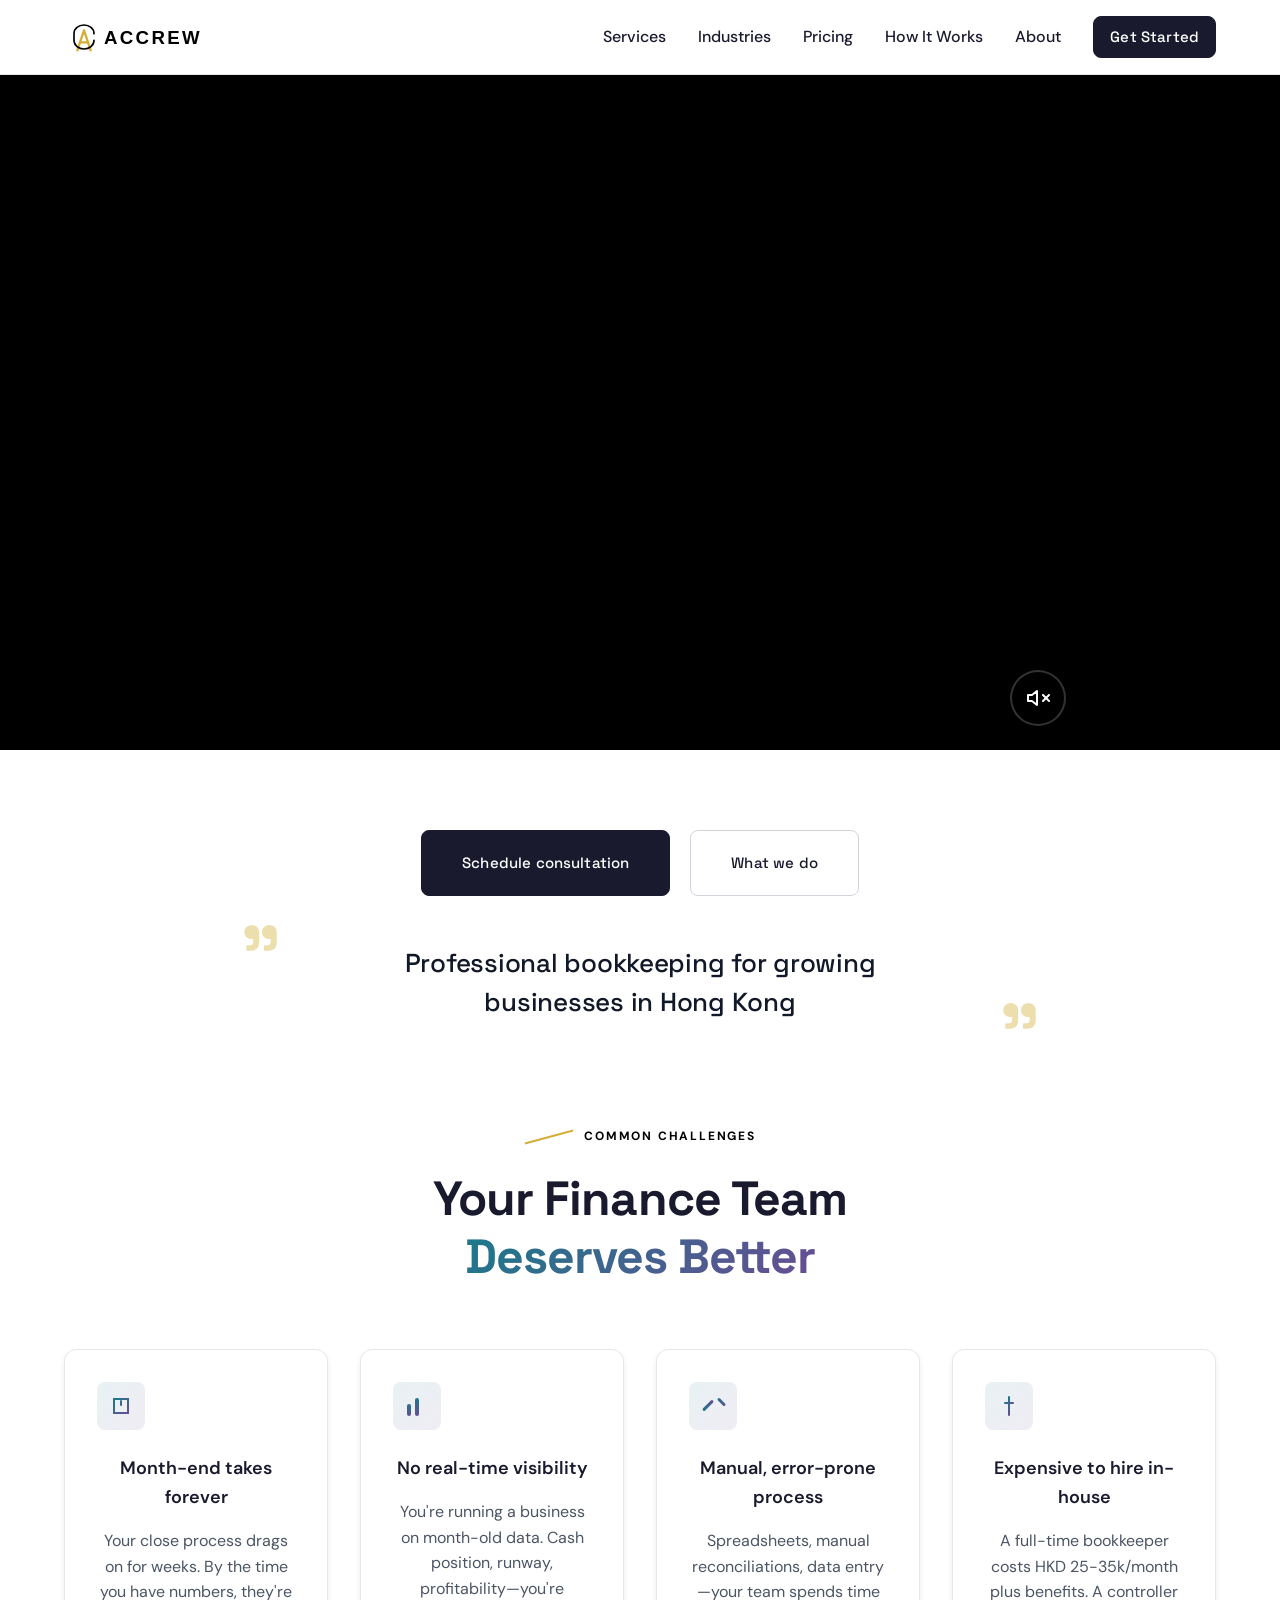
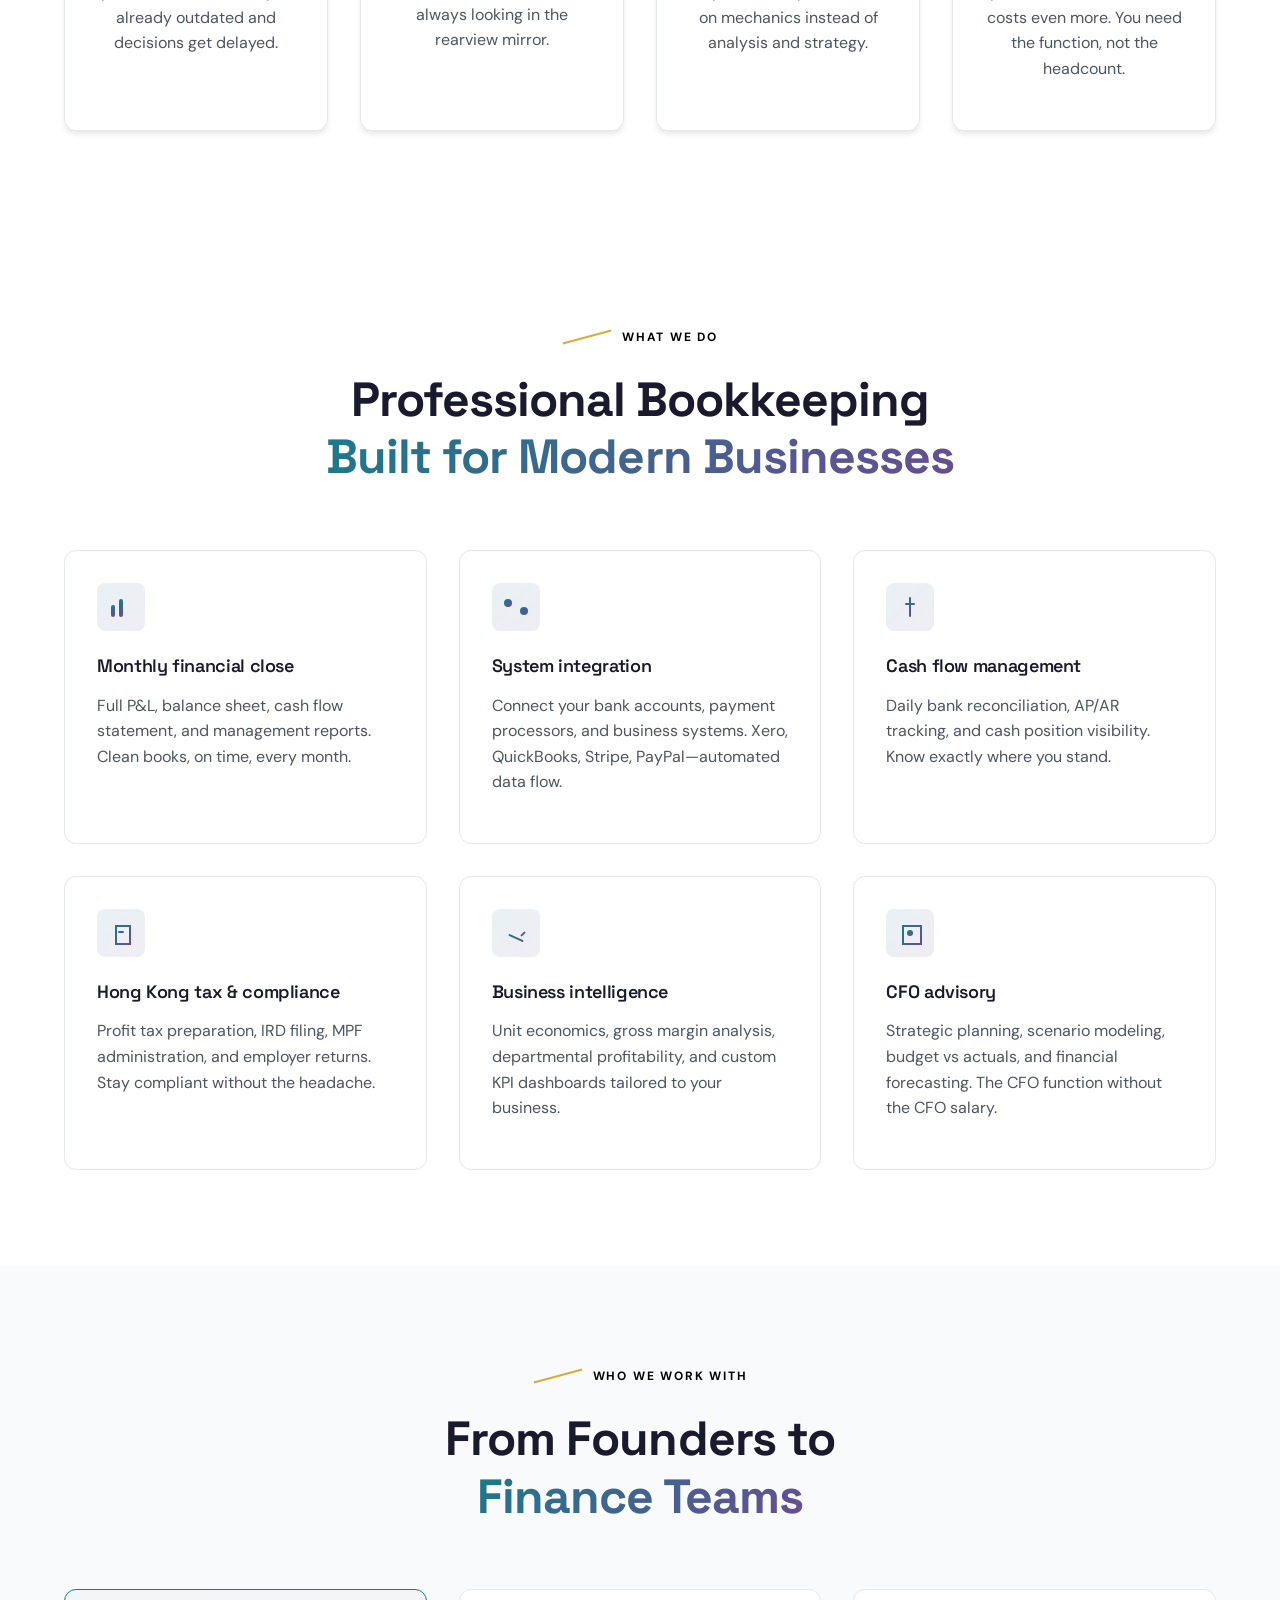
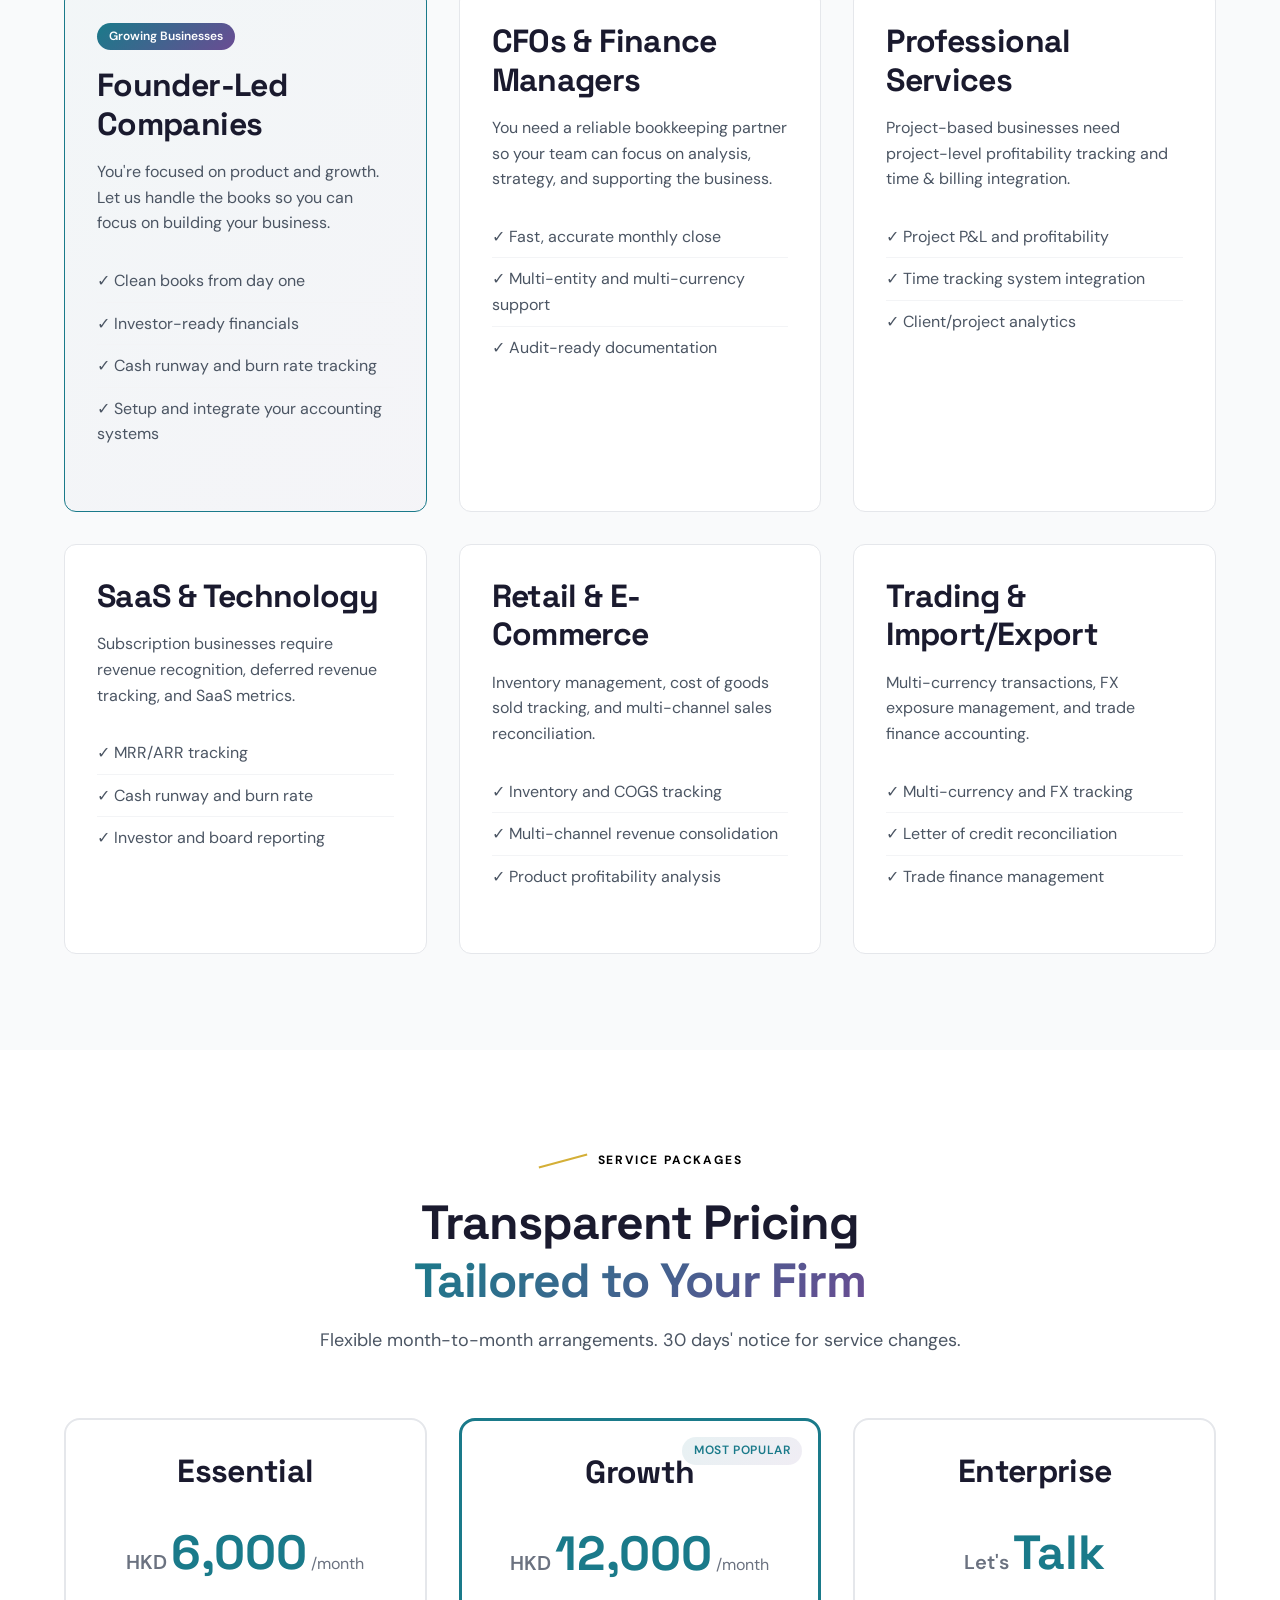
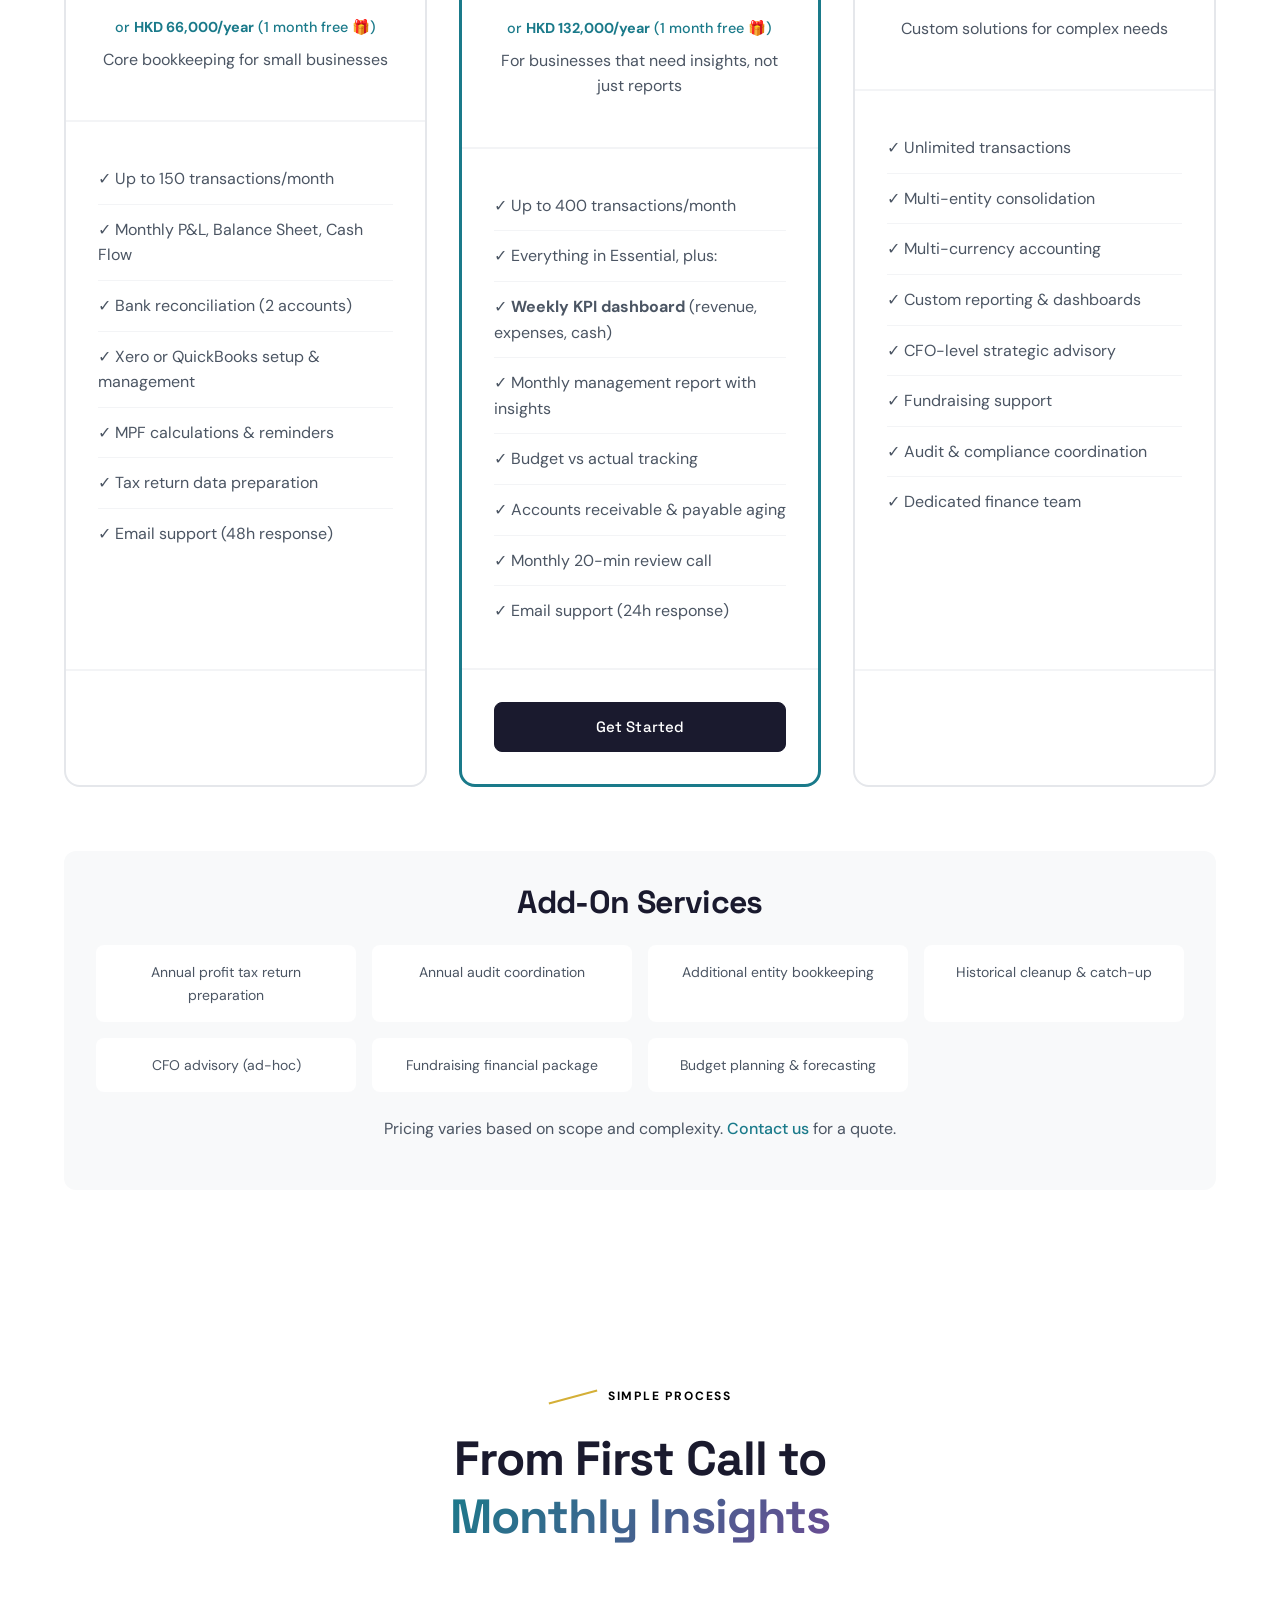
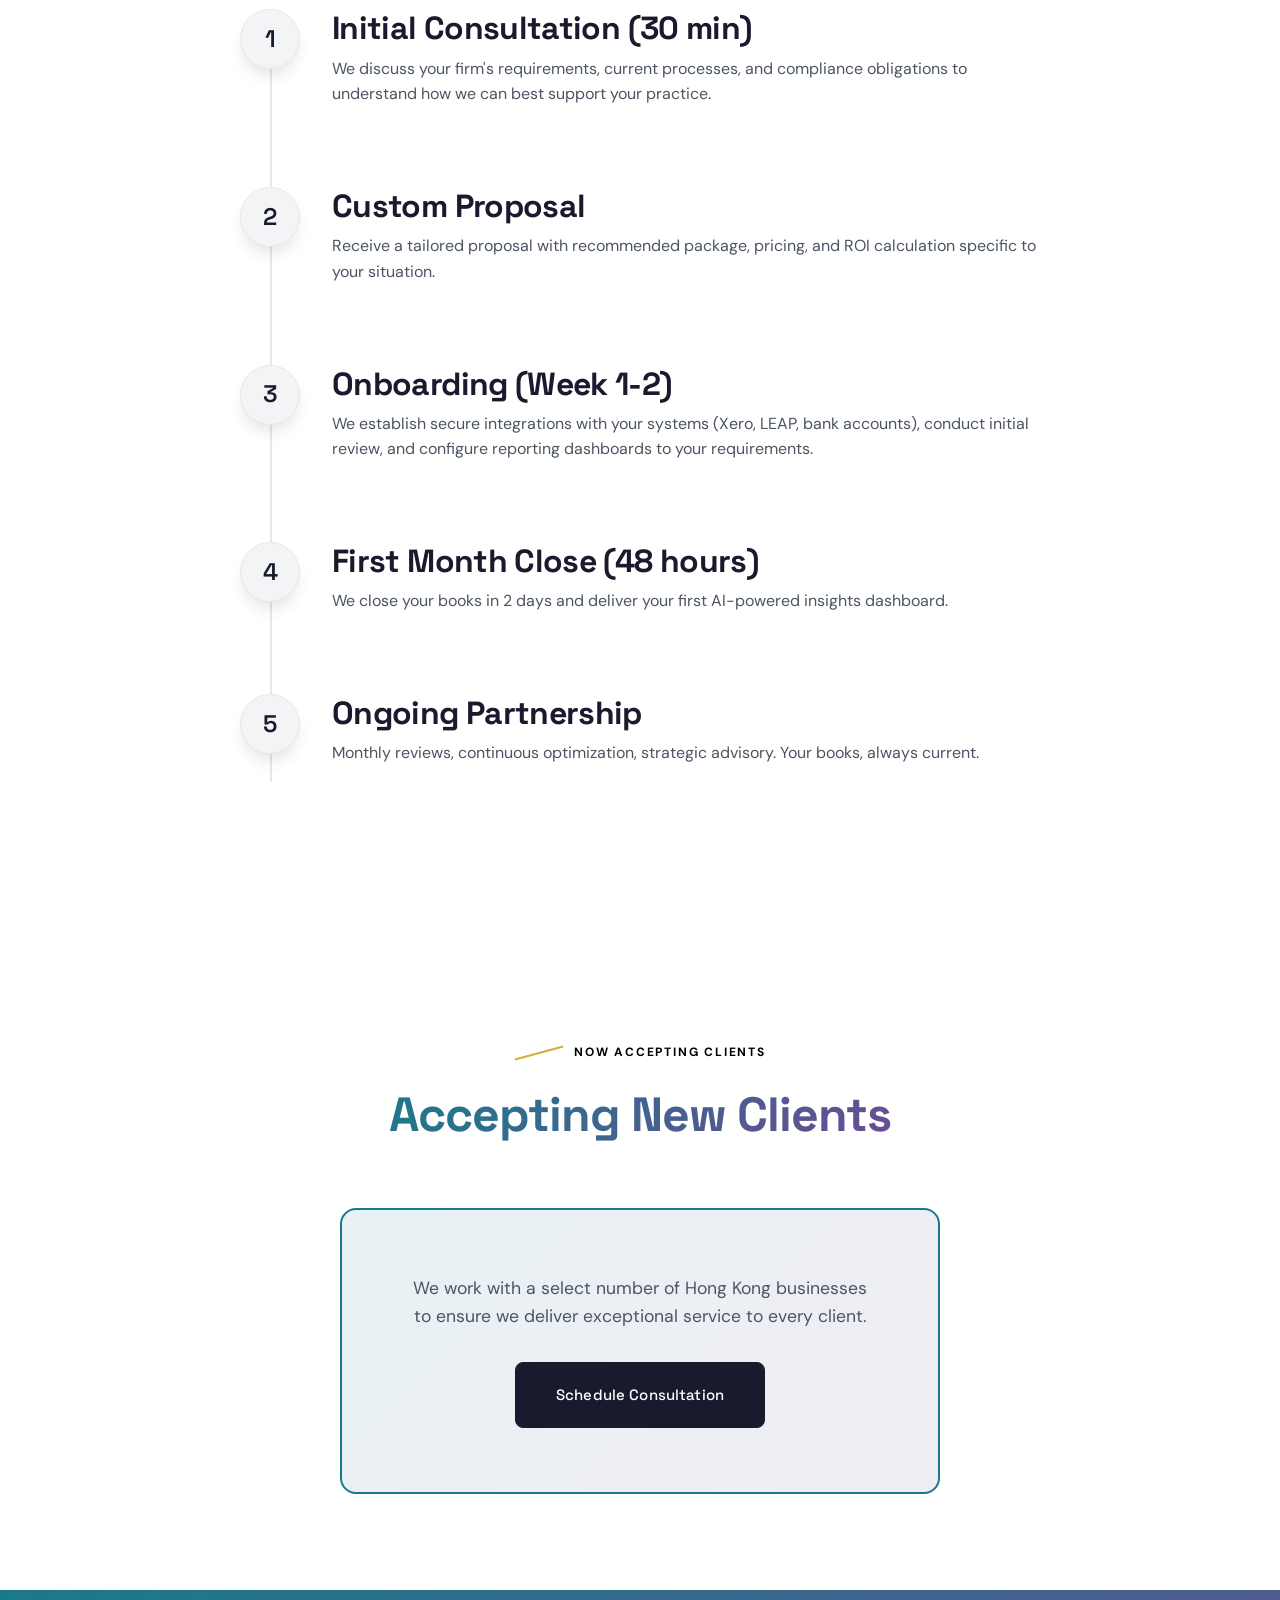
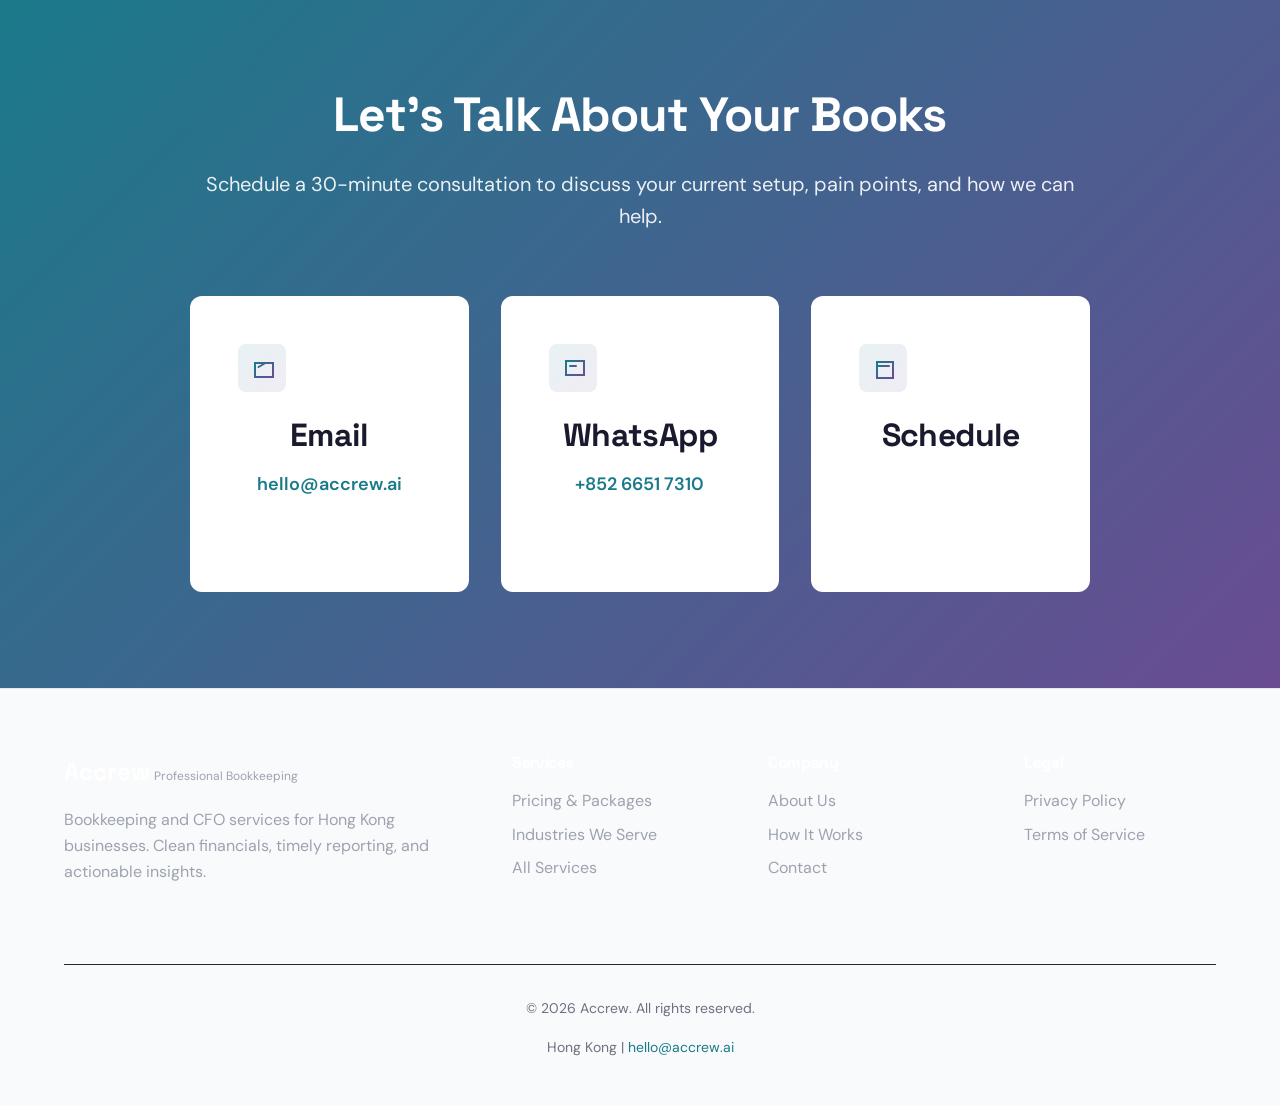
==== index.html @ bed433f7 "Add custom 404 page and enhanced metadata/SEO 404 Page: - Custom 404.html to replace GitHub Pages de" ====
<!DOCTYPE html>
<html lang="en">
<head>
    <meta charset="UTF-8">
    <meta name="viewport" content="width=device-width, initial-scale=1.0">

    <!-- Primary Meta Tags -->
    <title>Accrew | AI-Powered Bookkeeping for Hong Kong Businesses</title>
    <meta name="title" content="Accrew | AI-Powered Bookkeeping for Hong Kong Businesses">
    <meta name="description" content="48-hour monthly close, audit-ready books, AI-powered insights. Professional bookkeeping from HKD 6,000/month. Xero & QuickBooks experts. Hong Kong CFO services.">
    <meta name="keywords" content="hong kong bookkeeping, AI bookkeeping, CFO services hong kong, 48-hour close, xero bookkeeping hong kong, quickbooks hong kong, startup accounting, SME bookkeeping, audit-ready financials">

    <!-- Open Graph / Facebook -->
    <meta property="og:type" content="website">
    <meta property="og:url" content="https://accrew.ai/">
    <meta property="og:title" content="Accrew | AI-Powered Bookkeeping for Hong Kong Businesses">
    <meta property="og:description" content="48-hour monthly close, audit-ready books, AI-powered insights. Professional bookkeeping from HKD 6,000/month.">
    <meta property="og:image" content="https://accrew.ai/og-image.png">
    <meta property="og:site_name" content="Accrew">
    <meta property="og:locale" content="en_HK">

    <!-- Twitter -->
    <meta property="twitter:card" content="summary_large_image">
    <meta property="twitter:url" content="https://accrew.ai/">
    <meta property="twitter:title" content="Accrew | AI-Powered Bookkeeping for Hong Kong">
    <meta property="twitter:description" content="48-hour monthly close, audit-ready books, AI-powered insights. From HKD 6,000/month.">
    <meta property="twitter:image" content="https://accrew.ai/og-image.png">

    <!-- Canonical URL -->
    <link rel="canonical" href="https://accrew.ai/">

    <!-- Fonts -->
    <link rel="preconnect" href="https://fonts.googleapis.com">
    <link rel="preconnect" href="https://fonts.gstatic.com" crossorigin>
    <link href="https://fonts.googleapis.com/css2?family=Space+Grotesk:wght@400;500;600;700&family=DM+Sans:opsz,wght@9..40,400;9..40,500;9..40,600;9..40,700&display=swap" rel="stylesheet">

    <!-- Stylesheet -->
    <link rel="stylesheet" href="css/style.css">

    <!-- Favicon -->
    <link rel="icon" type="image/svg+xml" href="favicon.svg">
    <link rel="icon" type="image/png" sizes="32x32" href="favicon-32x32.png">
    <link rel="icon" type="image/png" sizes="16x16" href="favicon-16x16.png">
    <link rel="apple-touch-icon" sizes="180x180" href="apple-touch-icon.png">
</head>
<body>
    <!-- Navigation -->
    <nav class="nav">
        <div class="container nav-container">
            <a href="index.html" class="logo">
                <img src="logo.svg" alt="Accrew" class="logo-image" height="40">
            </a>
            <ul class="nav-menu" id="navMenu">
                <li><a href="#services" class="nav-link">Services</a></li>
                <li><a href="#industries" class="nav-link">Industries</a></li>
                <li><a href="#pricing" class="nav-link">Pricing</a></li>
                <li><a href="#how-it-works" class="nav-link">How It Works</a></li>
                <li><a href="about.html" class="nav-link">About</a></li>
                <li><a href="#contact" class="btn btn-primary btn-small">Get Started</a></li>
            </ul>
            <button class="nav-toggle" id="navToggle" aria-label="Toggle navigation">
                <span></span>
                <span></span>
                <span></span>
            </button>
        </div>
    </nav>

    <!-- Hero Section - Video First -->
    <section class="hero hero-video-centered">
        <div class="container">
            <!-- Video as Primary Hero -->
            <div class="hero-video-wrapper">
                <div class="video-container">
                    <video
                        autoplay
                        muted
                        playsinline
                        class="hero-video"
                        poster="images/video-poster.jpg"
                        id="heroVideo"
                    >
                        <source src="videos/accrew-tactical.mp4" type="video/mp4">
                        Your browser does not support the video tag.
                    </video>

                    <!-- Unmute Button with Pulse Animation -->
                    <button class="video-unmute pulse" id="unmuteBtn" aria-label="Unmute video">
                        <svg width="24" height="24" viewBox="0 0 24 24" fill="none" stroke="currentColor" stroke-width="2" stroke-linecap="round" stroke-linejoin="round">
                            <polygon points="11 5 6 9 2 9 2 15 6 15 11 19 11 5"></polygon>
                            <line x1="23" y1="9" x2="17" y2="15" class="muted-indicator"></line>
                            <line x1="17" y1="9" x2="23" y2="15" class="muted-indicator"></line>
                        </svg>
                    </button>

                    <!-- Sound hint tooltip -->
                    <div class="sound-hint" id="soundHint">
                        🔊 Click for sound
                    </div>
                </div>
            </div>

            <!-- Simplified Content Below Video -->
            <div class="hero-content-centered">
                <div class="hero-cta">
                    <a href="#contact" class="btn btn-primary btn-large">Schedule consultation</a>
                    <a href="#services" class="btn btn-secondary btn-large">What we do</a>
                </div>
                <p class="hero-tagline">
                    Professional bookkeeping for growing businesses in Hong Kong
                </p>
            </div>
        </div>
    </section>

    <!-- Problem Section -->
    <section class="section problem-section">
        <div class="container">
            <div class="section-header centered">
                <span class="section-label">Common Challenges</span>
                <h2 class="section-title">
                    Your Finance Team<br>
                    <span class="gradient-text">Deserves Better</span>
                </h2>
            </div>
            <div class="problem-grid">
                <div class="problem-card">
                    <div class="icon-minimal icon-clock"></div>
                    <div class="problem-title">Month-end takes forever</div>
                    <p class="problem-description">
                        Your close process drags on for weeks. By the time you have numbers, they're already outdated and decisions get delayed.
                    </p>
                </div>
                <div class="problem-card">
                    <div class="icon-minimal icon-chart"></div>
                    <div class="problem-title">No real-time visibility</div>
                    <p class="problem-description">
                        You're running a business on month-old data. Cash position, runway, profitability—you're always looking in the rearview mirror.
                    </p>
                </div>
                <div class="problem-card">
                    <div class="icon-minimal icon-tool"></div>
                    <div class="problem-title">Manual, error-prone process</div>
                    <p class="problem-description">
                        Spreadsheets, manual reconciliations, data entry—your team spends time on mechanics instead of analysis and strategy.
                    </p>
                </div>
                <div class="problem-card">
                    <div class="icon-minimal icon-dollar"></div>
                    <div class="problem-title">Expensive to hire in-house</div>
                    <p class="problem-description">
                        A full-time bookkeeper costs HKD 25-35k/month plus benefits. A controller costs even more. You need the function, not the headcount.
                    </p>
                </div>
            </div>
        </div>
    </section>

    <!-- Solution Section -->
    <section id="services" class="section solution-section">
        <div class="container">
            <div class="section-header centered">
                <span class="section-label">What We Do</span>
                <h2 class="section-title">
                    Professional Bookkeeping<br>
                    <span class="gradient-text">Built for Modern Businesses</span>
                </h2>
            </div>
            <div class="features-grid">
                <div class="feature-card">
                    <div class="icon-minimal icon-chart"></div>
                    <h3 class="feature-title">Monthly financial close</h3>
                    <p class="feature-description">
                        Full P&L, balance sheet, cash flow statement, and management reports. Clean books, on time, every month.
                    </p>
                </div>
                <div class="feature-card">
                    <div class="icon-minimal icon-connect"></div>
                    <h3 class="feature-title">System integration</h3>
                    <p class="feature-description">
                        Connect your bank accounts, payment processors, and business systems. Xero, QuickBooks, Stripe, PayPal—automated data flow.
                    </p>
                </div>
                <div class="feature-card">
                    <div class="icon-minimal icon-dollar"></div>
                    <h3 class="feature-title">Cash flow management</h3>
                    <p class="feature-description">
                        Daily bank reconciliation, AP/AR tracking, and cash position visibility. Know exactly where you stand.
                    </p>
                </div>
                <div class="feature-card">
                    <div class="icon-minimal icon-document"></div>
                    <h3 class="feature-title">Hong Kong tax & compliance</h3>
                    <p class="feature-description">
                        Profit tax preparation, IRD filing, MPF administration, and employer returns. Stay compliant without the headache.
                    </p>
                </div>
                <div class="feature-card">
                    <div class="icon-minimal icon-trend"></div>
                    <h3 class="feature-title">Business intelligence</h3>
                    <p class="feature-description">
                        Unit economics, gross margin analysis, departmental profitability, and custom KPI dashboards tailored to your business.
                    </p>
                </div>
                <div class="feature-card">
                    <div class="icon-minimal icon-target"></div>
                    <h3 class="feature-title">CFO advisory</h3>
                    <p class="feature-description">
                        Strategic planning, scenario modeling, budget vs actuals, and financial forecasting. The CFO function without the CFO salary.
                    </p>
                </div>
            </div>
        </div>
    </section>

    <!-- Industries Section -->
    <section id="industries" class="section industries-section">
        <div class="container">
            <div class="section-header centered">
                <span class="section-label">Who We Work With</span>
                <h2 class="section-title">From Founders to<br><span class="gradient-text">Finance Teams</span></h2>
            </div>
            <div class="industries-grid">
                <div class="industry-card featured">
                    <div class="industry-badge">Growing Businesses</div>
                    <h3 class="industry-title">Founder-Led Companies</h3>
                    <p class="industry-description">
                        You're focused on product and growth. Let us handle the books so you can focus on building your business.
                    </p>
                    <ul class="industry-features">
                        <li>✓ Clean books from day one</li>
                        <li>✓ Investor-ready financials</li>
                        <li>✓ Cash runway and burn rate tracking</li>
                        <li>✓ Setup and integrate your accounting systems</li>
                    </ul>
                </div>
                <div class="industry-card">
                    <h3 class="industry-title">CFOs & Finance Managers</h3>
                    <p class="industry-description">
                        You need a reliable bookkeeping partner so your team can focus on analysis, strategy, and supporting the business.
                    </p>
                    <ul class="industry-features">
                        <li>✓ Fast, accurate monthly close</li>
                        <li>✓ Multi-entity and multi-currency support</li>
                        <li>✓ Audit-ready documentation</li>
                    </ul>
                </div>
                <div class="industry-card">
                    <h3 class="industry-title">Professional Services</h3>
                    <p class="industry-description">
                        Project-based businesses need project-level profitability tracking and time & billing integration.
                    </p>
                    <ul class="industry-features">
                        <li>✓ Project P&L and profitability</li>
                        <li>✓ Time tracking system integration</li>
                        <li>✓ Client/project analytics</li>
                    </ul>
                </div>
                <div class="industry-card">
                    <h3 class="industry-title">SaaS & Technology</h3>
                    <p class="industry-description">
                        Subscription businesses require revenue recognition, deferred revenue tracking, and SaaS metrics.
                    </p>
                    <ul class="industry-features">
                        <li>✓ MRR/ARR tracking</li>
                        <li>✓ Cash runway and burn rate</li>
                        <li>✓ Investor and board reporting</li>
                    </ul>
                </div>
                <div class="industry-card">
                    <h3 class="industry-title">Retail & E-Commerce</h3>
                    <p class="industry-description">
                        Inventory management, cost of goods sold tracking, and multi-channel sales reconciliation.
                    </p>
                    <ul class="industry-features">
                        <li>✓ Inventory and COGS tracking</li>
                        <li>✓ Multi-channel revenue consolidation</li>
                        <li>✓ Product profitability analysis</li>
                    </ul>
                </div>
                <div class="industry-card">
                    <h3 class="industry-title">Trading & Import/Export</h3>
                    <p class="industry-description">
                        Multi-currency transactions, FX exposure management, and trade finance accounting.
                    </p>
                    <ul class="industry-features">
                        <li>✓ Multi-currency and FX tracking</li>
                        <li>✓ Letter of credit reconciliation</li>
                        <li>✓ Trade finance management</li>
                    </ul>
                </div>
            </div>
        </div>
    </section>

    <!-- Pricing Section -->
    <section id="pricing" class="section pricing-section">
        <div class="container">
            <div class="section-header centered">
                <span class="section-label">Service Packages</span>
                <h2 class="section-title">Transparent Pricing<br><span class="gradient-text">Tailored to Your Firm</span></h2>
                <p class="section-subtitle">Flexible month-to-month arrangements. 30 days' notice for service changes.</p>
            </div>
            <div class="pricing-grid">
                <div class="pricing-card">
                    <div class="pricing-header">
                        <h3 class="pricing-title">Essential</h3>
                        <div class="pricing-price">
                            <span class="currency">HKD</span>
                            <span class="amount">6,000</span>
                            <span class="period">/month</span>
                        </div>
                        <p class="pricing-annual">or <strong>HKD 66,000/year</strong> (1 month free 🎁)</p>
                        <p class="pricing-description">Core bookkeeping for small businesses</p>
                    </div>
                    <ul class="pricing-features">
                        <li>✓ Up to 150 transactions/month</li>
                        <li>✓ Monthly P&L, Balance Sheet, Cash Flow</li>
                        <li>✓ Bank reconciliation (2 accounts)</li>
                        <li>✓ Xero or QuickBooks setup & management</li>
                        <li>✓ MPF calculations & reminders</li>
                        <li>✓ Tax return data preparation</li>
                        <li>✓ Email support (48h response)</li>
                    </ul>
                    <div class="pricing-footer">
                        <a href="#contact" class="btn btn-outline btn-block">Get Started</a>
                    </div>
                </div>

                <div class="pricing-card featured">
                    <div class="pricing-badge">Most Popular</div>
                    <div class="pricing-header">
                        <h3 class="pricing-title">Growth</h3>
                        <div class="pricing-price">
                            <span class="currency">HKD</span>
                            <span class="amount">12,000</span>
                            <span class="period">/month</span>
                        </div>
                        <p class="pricing-annual">or <strong>HKD 132,000/year</strong> (1 month free 🎁)</p>
                        <p class="pricing-description">For businesses that need insights, not just reports</p>
                    </div>
                    <ul class="pricing-features">
                        <li>✓ Up to 400 transactions/month</li>
                        <li>✓ Everything in Essential, plus:</li>
                        <li>✓ <strong>Weekly KPI dashboard</strong> (revenue, expenses, cash)</li>
                        <li>✓ Monthly management report with insights</li>
                        <li>✓ Budget vs actual tracking</li>
                        <li>✓ Accounts receivable & payable aging</li>
                        <li>✓ Monthly 20-min review call</li>
                        <li>✓ Email support (24h response)</li>
                    </ul>
                    <div class="pricing-footer">
                        <a href="#contact" class="btn btn-primary btn-block">Get Started</a>
                    </div>
                </div>

                <div class="pricing-card">
                    <div class="pricing-header">
                        <h3 class="pricing-title">Enterprise</h3>
                        <div class="pricing-price">
                            <span class="currency">Let's</span>
                            <span class="amount">Talk</span>
                        </div>
                        <p class="pricing-description">Custom solutions for complex needs</p>
                    </div>
                    <ul class="pricing-features">
                        <li>✓ Unlimited transactions</li>
                        <li>✓ Multi-entity consolidation</li>
                        <li>✓ Multi-currency accounting</li>
                        <li>✓ Custom reporting & dashboards</li>
                        <li>✓ CFO-level strategic advisory</li>
                        <li>✓ Fundraising support</li>
                        <li>✓ Audit & compliance coordination</li>
                        <li>✓ Dedicated finance team</li>
                    </ul>
                    <div class="pricing-footer">
                        <a href="#contact" class="btn btn-outline btn-block">Contact Sales</a>
                    </div>
                </div>
            </div>
            <div class="pricing-addons">
                <h3>Add-On Services</h3>
                <div class="addons-grid">
                    <div class="addon">Annual profit tax return preparation</div>
                    <div class="addon">Annual audit coordination</div>
                    <div class="addon">Additional entity bookkeeping</div>
                    <div class="addon">Historical cleanup & catch-up</div>
                    <div class="addon">CFO advisory (ad-hoc)</div>
                    <div class="addon">Fundraising financial package</div>
                    <div class="addon">Budget planning & forecasting</div>
                </div>
                <p style="text-align: center; margin-top: 1.5rem; color: var(--text-secondary);">
                    Pricing varies based on scope and complexity. <a href="#contact" style="color: var(--primary-color); font-weight: 500;">Contact us</a> for a quote.
                </p>
            </div>
        </div>
    </section>

    <!-- How It Works -->
    <section id="how-it-works" class="section how-it-works-section">
        <div class="container">
            <div class="section-header centered">
                <span class="section-label">Simple Process</span>
                <h2 class="section-title">From First Call to<br><span class="gradient-text">Monthly Insights</span></h2>
            </div>
            <div class="timeline">
                <div class="timeline-item">
                    <div class="timeline-number">1</div>
                    <div class="timeline-content">
                        <h3>Initial Consultation (30 min)</h3>
                        <p>We discuss your firm's requirements, current processes, and compliance obligations to understand how we can best support your practice.</p>
                    </div>
                </div>
                <div class="timeline-item">
                    <div class="timeline-number">2</div>
                    <div class="timeline-content">
                        <h3>Custom Proposal</h3>
                        <p>Receive a tailored proposal with recommended package, pricing, and ROI calculation specific to your situation.</p>
                    </div>
                </div>
                <div class="timeline-item">
                    <div class="timeline-number">3</div>
                    <div class="timeline-content">
                        <h3>Onboarding (Week 1-2)</h3>
                        <p>We establish secure integrations with your systems (Xero, LEAP, bank accounts), conduct initial review, and configure reporting dashboards to your requirements.</p>
                    </div>
                </div>
                <div class="timeline-item">
                    <div class="timeline-number">4</div>
                    <div class="timeline-content">
                        <h3>First Month Close (48 hours)</h3>
                        <p>We close your books in 2 days and deliver your first AI-powered insights dashboard.</p>
                    </div>
                </div>
                <div class="timeline-item">
                    <div class="timeline-number">5</div>
                    <div class="timeline-content">
                        <h3>Ongoing Partnership</h3>
                        <p>Monthly reviews, continuous optimization, strategic advisory. Your books, always current.</p>
                    </div>
                </div>
            </div>
        </div>
    </section>

    <!-- Social Proof / Testimonials (Placeholder for future) -->
    <section class="section testimonials-section">
        <div class="container">
            <div class="section-header centered">
                <span class="section-label">Now Accepting Clients</span>
                <h2 class="section-title"><span class="gradient-text">Accepting New Clients</span></h2>
            </div>
            <div class="cta-box">
                <p style="font-size: 1.1rem; margin-bottom: 2rem;">We work with a select number of Hong Kong businesses to ensure we deliver exceptional service to every client.</p>
                <a href="#contact" class="btn btn-primary btn-large">Schedule Consultation</a>
            </div>
        </div>
    </section>

    <!-- CTA Section -->
    <section id="contact" class="section cta-section">
        <div class="container">
            <div class="cta-content">
                <h2 class="cta-title">Let's Talk About Your Books</h2>
                <p class="cta-subtitle">Schedule a 30-minute consultation to discuss your current setup, pain points, and how we can help.</p>
                <div class="contact-options">
                    <div class="contact-card">
                        <div class="icon-minimal icon-mail"></div>
                        <h3>Email</h3>
                        <a href="mailto:hello@accrew.ai" class="contact-link">hello@accrew.ai</a>
                    </div>
                    <div class="contact-card">
                        <div class="icon-minimal icon-message"></div>
                        <h3>WhatsApp</h3>
                        <a href="https://wa.me/85266517310" class="contact-link">+852 6651 7310</a>
                    </div>
                    <div class="contact-card">
                        <div class="icon-minimal icon-calendar"></div>
                        <h3>Schedule</h3>
                        <a href="https://calendly.com/hireaccrew/30min" target="_blank" class="btn btn-outline">Book consultation</a>
                    </div>
                </div>
            </div>
        </div>
    </section>

    <!-- Footer -->
    <footer class="footer">
        <div class="container">
            <div class="footer-grid">
                <div class="footer-col">
                    <div class="footer-logo">
                        <span class="logo-text">Accrew</span>
                        <span class="logo-tagline">Professional Bookkeeping</span>
                    </div>
                    <p class="footer-description">
                        Bookkeeping and CFO services for Hong Kong businesses. Clean financials, timely reporting, and actionable insights.
                    </p>
                </div>
                <div class="footer-col">
                    <h4>Services</h4>
                    <ul>
                        <li><a href="#pricing">Pricing & Packages</a></li>
                        <li><a href="#industries">Industries We Serve</a></li>
                        <li><a href="services.html">All Services</a></li>
                    </ul>
                </div>
                <div class="footer-col">
                    <h4>Company</h4>
                    <ul>
                        <li><a href="about.html">About Us</a></li>
                        <li><a href="#how-it-works">How It Works</a></li>
                        <li><a href="#contact">Contact</a></li>
                    </ul>
                </div>
                <div class="footer-col">
                    <h4>Legal</h4>
                    <ul>
                        <li><a href="privacy-policy.html">Privacy Policy</a></li>
                        <li><a href="terms-of-service.html">Terms of Service</a></li>
                    </ul>
                </div>            </div>
            <div class="footer-bottom">
                <p>&copy; 2026 Accrew. All rights reserved.</p>
                <p>Hong Kong | <a href="mailto:hello@accrew.ai">hello@accrew.ai</a></p>
            </div>
        </div>
    </footer>

    <!-- JavaScript -->
    <script src="js/main.js"></script>

    <!-- Video Unmute Control & Replay -->
    <script>
    document.addEventListener('DOMContentLoaded', function() {
        const video = document.getElementById('heroVideo');
        const unmuteBtn = document.getElementById('unmuteBtn');
        const soundHint = document.getElementById('soundHint');

        // Try to autoplay, handle if blocked
        if (video) {
            video.play().catch(function(error) {
                console.log('Autoplay blocked:', error);
                // Autoplay was blocked, wait for user interaction
            });
        }

        // Unmute toggle
        if (video && unmuteBtn) {
            unmuteBtn.addEventListener('click', function() {
                // Ensure video is playing
                video.play();

                // Remove pulse animation after first click
                unmuteBtn.classList.remove('pulse');
                unmuteBtn.classList.add('clicked');

                // Hide hint
                if (soundHint) {
                    soundHint.style.display = 'none';
                }

                if (video.muted) {
                    video.muted = false;
                    unmuteBtn.classList.add('unmuted');
                    unmuteBtn.setAttribute('aria-label', 'Mute video');
                } else {
                    video.muted = true;
                    unmuteBtn.classList.remove('unmuted');
                    unmuteBtn.setAttribute('aria-label', 'Unmute video');
                }
            });
        }

        // Auto-loop with 15-second pause at end screen
        if (video) {
            video.addEventListener('ended', function() {
                // Pause for 15 seconds on the final frame, then loop
                setTimeout(function() {
                    video.currentTime = 0;
                    video.play();
                }, 15000); // 15 seconds
            });
        }
    });
    </script>
</body>
</html>
---- css/style.css ----
/* ============================================================================
   Accrew Website Styles
   Modern, professional design for AI-powered bookkeeping
   ============================================================================ */

/* ============================================================================
   CSS Variables & Reset
   ============================================================================ */

:root {
  /* Brand Colors */
  --primary-color: #1a7a8a;
  --primary-dark: #0f5a66;
  --primary-light: #2a9aaa;
  --secondary-color: #6a4c93;
  --accent-color: #f59e0b;

  /* Grayscale */
  --gray-50: #f9fafb;
  --gray-100: #f3f4f6;
  --gray-200: #e5e7eb;
  --gray-300: #d1d5db;
  --gray-400: #9ca3af;
  --gray-500: #6b7280;
  --gray-600: #4b5563;
  --gray-700: #374151;
  --gray-800: #1f2937;
  --gray-900: #111827;

  /* Semantic Colors */
  --text-primary: #1a1a2e;
  --text-secondary: #4b5563;
  --text-muted: #6b7280;
  --bg-primary: #ffffff;
  --bg-secondary: #f9fafb;
  --bg-accent: #f8f9fa;

  /* Gradients */
  --gradient-primary: linear-gradient(135deg, #1a7a8a 0%, #6a4c93 100%);
  --gradient-light: linear-gradient(135deg, rgba(26,122,138,0.1) 0%, rgba(106,76,147,0.1) 100%);

  /* Typography */
  --font-heading: 'Space Grotesk', sans-serif;
  --font-body: 'DM Sans', sans-serif;

  /* Spacing */
  --spacing-xs: 0.5rem;
  --spacing-sm: 1rem;
  --spacing-md: 1.5rem;
  --spacing-lg: 2rem;
  --spacing-xl: 3rem;
  --spacing-2xl: 4rem;
  --spacing-3xl: 6rem;

  /* Border Radius */
  --radius-sm: 0.375rem;
  --radius-md: 0.5rem;
  --radius-lg: 0.75rem;
  --radius-xl: 1rem;
  --radius-2xl: 1.5rem;

  /* Shadows */
  --shadow-sm: 0 1px 2px 0 rgb(0 0 0 / 0.05);
  --shadow-md: 0 4px 6px -1px rgb(0 0 0 / 0.1);
  --shadow-lg: 0 10px 15px -3px rgb(0 0 0 / 0.1);
  --shadow-xl: 0 20px 25px -5px rgb(0 0 0 / 0.1);

  /* Transitions */
  --transition-fast: 150ms ease;
  --transition-base: 250ms ease;
  --transition-slow: 350ms ease;
}

* {
  margin: 0;
  padding: 0;
  box-sizing: border-box;
}

html {
  scroll-behavior: smooth;
  -webkit-font-smoothing: antialiased;
  -moz-osx-font-smoothing: grayscale;
}

body {
  font-family: var(--font-body);
  font-size: 16px;
  line-height: 1.6;
  color: var(--text-primary);
  background-color: var(--bg-primary);
}

/* ============================================================================
   Typography
   ============================================================================ */

h1, h2, h3, h4, h5, h6 {
  font-family: var(--font-heading);
  font-weight: 700;
  line-height: 1.2;
  letter-spacing: -0.02em;
  color: var(--text-primary);
}

h1 {
  font-size: clamp(2.5rem, 5vw, 4rem);
  margin-bottom: var(--spacing-md);
}

h2 {
  font-size: clamp(2rem, 4vw, 3rem);
  margin-bottom: var(--spacing-md);
}

h3 {
  font-size: clamp(1.5rem, 3vw, 2rem);
  margin-bottom: var(--spacing-sm);
}

p {
  margin-bottom: var(--spacing-sm);
}

a {
  color: var(--primary-color);
  text-decoration: none;
  transition: color var(--transition-base);
}

a:hover {
  color: var(--primary-dark);
}

.gradient-text {
  background: var(--gradient-primary);
  -webkit-background-clip: text;
  -webkit-text-fill-color: transparent;
  background-clip: text;
}

/* ============================================================================
   Layout
   ============================================================================ */

.container {
  max-width: 1200px;
  margin: 0 auto;
  padding: 0 var(--spacing-md);
}

.section {
  padding: var(--spacing-3xl) 0;
}

.section-header {
  margin-bottom: var(--spacing-2xl);
}

.section-header.centered {
  text-align: center;
}

.section-label {
  display: inline-block;
  font-size: 0.75rem;
  font-weight: 700;
  text-transform: uppercase;
  letter-spacing: 0.15em;
  color: #000;
  margin-bottom: var(--spacing-md);
  position: relative;
  padding-left: 60px;
}

/* Off-White style diagonal bar before label */
.section-label::before {
  content: '';
  position: absolute;
  left: 0;
  top: 50%;
  width: 50px;
  height: 2px;
  background: #d4af37;
  transform: translateY(-50%) rotate(-15deg);
}

.section-title {
  margin-bottom: var(--spacing-sm);
}

.section-subtitle {
  font-size: 1.125rem;
  color: var(--text-secondary);
  max-width: 700px;
  margin: 0 auto;
}

/* ============================================================================
   Navigation
   ============================================================================ */

.nav {
  position: sticky;
  top: 0;
  z-index: 1000;
  background: rgba(255, 255, 255, 0.95);
  backdrop-filter: blur(10px);
  border-bottom: 1px solid var(--gray-200);
  padding: var(--spacing-sm) 0;
}

.nav-container {
  display: flex;
  justify-content: space-between;
  align-items: center;
}

.logo {
  display: flex;
  flex-direction: column;
  gap: 0;
}

.logo-text {
  font-family: var(--font-heading);
  font-size: 1.5rem;
  font-weight: 700;
  color: var(--primary-color);
}

.logo-tagline {
  font-size: 0.75rem;
  color: var(--text-muted);
  margin-top: -0.25rem;
}

.nav-menu {
  display: flex;
  gap: var(--spacing-lg);
  list-style: none;
  align-items: center;
}

.nav-link {
  font-weight: 500;
  color: var(--text-primary);
  transition: color var(--transition-base);
}

.nav-link:hover {
  color: var(--primary-color);
}

.nav-toggle {
  display: none;
  flex-direction: column;
  gap: 4px;
  background: none;
  border: none;
  cursor: pointer;
}

.nav-toggle span {
  width: 24px;
  height: 2px;
  background: var(--text-primary);
  transition: all var(--transition-base);
}

/* Mobile Navigation */
@media (max-width: 768px) {
  .nav-toggle {
    display: flex;
  }

  .nav-menu {
    position: absolute;
    top: 100%;
    left: 0;
    right: 0;
    flex-direction: column;
    background: white;
    padding: var(--spacing-md);
    gap: var(--spacing-sm);
    box-shadow: var(--shadow-lg);
    transform: translateY(-100%);
    opacity: 0;
    visibility: hidden;
    transition: all var(--transition-base);
  }

  .nav-menu.active {
    transform: translateY(0);
    opacity: 1;
    visibility: visible;
  }
}

/* ============================================================================
   Buttons
   ============================================================================ */

.btn {
  display: inline-block;
  padding: 0.75rem 1.5rem;
  font-family: var(--font-heading);
  font-size: 1rem;
  font-weight: 600;
  text-align: center;
  text-decoration: none;
  border-radius: var(--radius-md);
  border: none;
  cursor: pointer;
  transition: all var(--transition-base);
}

.btn-primary {
  background: var(--gradient-primary);
  color: white;
}

.btn-primary:hover {
  transform: translateY(-2px);
  box-shadow: var(--shadow-lg);
}

.btn-secondary {
  background: white;
  color: var(--primary-color);
  border: 2px solid var(--primary-color);
}

.btn-secondary:hover {
  background: var(--primary-color);
  color: white;
}

.btn-outline {
  background: transparent;
  color: var(--primary-color);
  border: 2px solid var(--primary-color);
}

.btn-outline:hover {
  background: var(--primary-color);
  color: white;
}

.btn-small {
  padding: 0.5rem 1rem;
  font-size: 0.875rem;
}

.btn-large {
  padding: 1.25rem 2.5rem;
  font-size: 1rem;
  font-weight: 600;
  letter-spacing: 0.02em;
  font-family: var(--font-heading);
}

.btn-block {
  display: block;
  width: 100%;
}

/* ============================================================================
   Hero Section
   ============================================================================ */

.hero {
  background: linear-gradient(135deg, rgba(26,122,138,0.05) 0%, rgba(106,76,147,0.05) 100%);
  padding: var(--spacing-3xl) 0;
  overflow: hidden;
}

.hero-container {
  display: grid;
  grid-template-columns: 1fr 1fr;
  gap: var(--spacing-2xl);
  align-items: center;
}

.hero-badge {
  display: inline-flex;
  align-items: center;
  gap: var(--spacing-xs);
  padding: 0.5rem 1rem;
  background: white;
  border-radius: 999px;
  font-size: 0.875rem;
  font-weight: 500;
  color: var(--text-secondary);
  margin-bottom: var(--spacing-md);
  box-shadow: var(--shadow-md);
}

.hero-title {
  margin-bottom: var(--spacing-md);
}

.hero-subtitle {
  font-size: 1.25rem;
  color: var(--text-secondary);
  margin-bottom: var(--spacing-lg);
  max-width: 600px;
}

.hero-stats {
  display: flex;
  gap: var(--spacing-lg);
  margin-bottom: var(--spacing-lg);
}

.stat {
  text-align: center;
}

.stat-number {
  font-family: var(--font-heading);
  font-size: 2.5rem;
  font-weight: 700;
  background: var(--gradient-primary);
  -webkit-background-clip: text;
  -webkit-text-fill-color: transparent;
  background-clip: text;
  line-height: 1;
}

.stat-label {
  font-size: 0.875rem;
  color: var(--text-muted);
  margin-top: var(--spacing-xs);
}

.hero-cta {
  display: flex;
  gap: var(--spacing-sm);
  margin-bottom: var(--spacing-md);
}

.hero-guarantee {
  font-size: 0.875rem;
  color: var(--text-muted);
}

.hero-visual {
  position: relative;
}

.dashboard-mockup {
  background: white;
  border-radius: var(--radius-xl);
  box-shadow: var(--shadow-xl);
  overflow: hidden;
  border: 1px solid var(--gray-200);
}

.mockup-header {
  display: flex;
  align-items: center;
  gap: var(--spacing-sm);
  padding: var(--spacing-sm);
  background: var(--gray-100);
  border-bottom: 1px solid var(--gray-200);
}

.mockup-dots {
  display: flex;
  gap: 6px;
}

.mockup-dots span {
  width: 12px;
  height: 12px;
  border-radius: 50%;
  background: var(--gray-300);
}

.mockup-title {
  font-size: 0.875rem;
  font-weight: 600;
  color: var(--text-secondary);
}

.mockup-content {
  padding: var(--spacing-md);
}

.mockup-metric {
  margin-bottom: var(--spacing-md);
}

.metric-label {
  font-size: 0.875rem;
  color: var(--text-muted);
  margin-bottom: var(--spacing-xs);
}

.metric-chart {
  height: 60px;
}

.chart-svg {
  width: 100%;
  height: 100%;
}

.mockup-row {
  display: grid;
  grid-template-columns: 1fr 1fr;
  gap: var(--spacing-sm);
}

.mockup-card {
  padding: var(--spacing-sm);
  background: var(--bg-accent);
  border-radius: var(--radius-md);
}

.card-label {
  font-size: 0.75rem;
  color: var(--text-muted);
  margin-bottom: 4px;
}

.card-value {
  font-family: var(--font-heading);
  font-size: 1.25rem;
  font-weight: 700;
  color: var(--text-primary);
}

.card-change {
  font-size: 0.75rem;
  margin-top: 4px;
}

.card-change.positive {
  color: #10b981;
}

@media (max-width: 968px) {
  .hero-container {
    grid-template-columns: 1fr;
  }

  .hero-stats {
    flex-wrap: wrap;
  }

  .hero-cta {
    flex-direction: column;
  }
}

/* ============================================================================
   Problem Section
   ============================================================================ */

.problem-section {
  background: #fff;
  padding-top: 0;
}

.problem-grid {
  display: grid;
  grid-template-columns: repeat(auto-fit, minmax(250px, 1fr));
  gap: var(--spacing-lg);
}

.problem-card {
  background: white;
  padding: var(--spacing-lg);
  border-radius: var(--radius-lg);
  box-shadow: var(--shadow-md);
  text-align: center;
  transition: transform var(--transition-base);
}

.problem-card:hover {
  transform: translateY(-4px);
  box-shadow: var(--shadow-xl);
}

.problem-icon {
  font-size: 3rem;
  margin-bottom: var(--spacing-sm);
}

.problem-stat {
  font-family: var(--font-heading);
  font-size: 3rem;
  font-weight: 700;
  color: var(--primary-color);
  margin-bottom: var(--spacing-xs);
}

.problem-title {
  font-size: 1.25rem;
  font-weight: 600;
  margin-bottom: var(--spacing-sm);
}

.problem-description {
  color: var(--text-secondary);
  margin-bottom: var(--spacing-sm);
}

.problem-source {
  font-size: 0.75rem;
  color: var(--text-muted);
  font-style: italic;
}

/* ============================================================================
   Features Grid
   ============================================================================ */

.features-grid {
  display: grid;
  grid-template-columns: repeat(auto-fit, minmax(300px, 1fr));
  gap: var(--spacing-lg);
}

.feature-card {
  padding: var(--spacing-lg);
  background: white;
  border: 2px solid var(--gray-100);
  border-radius: var(--radius-lg);
  transition: all var(--transition-base);
}

.feature-card:hover {
  border-color: var(--primary-color);
  box-shadow: var(--shadow-lg);
}

.feature-icon {
  font-size: 2.5rem;
  margin-bottom: var(--spacing-sm);
}

.feature-title {
  font-size: 1.25rem;
  margin-bottom: var(--spacing-sm);
}

.feature-description {
  color: var(--text-secondary);
}

/* ============================================================================
   Industries Section
   ============================================================================ */

.industries-section {
  background: var(--bg-secondary);
}

.industries-grid {
  display: grid;
  grid-template-columns: repeat(auto-fit, minmax(320px, 1fr));
  gap: var(--spacing-lg);
}

.industry-card {
  background: white;
  padding: var(--spacing-lg);
  border-radius: var(--radius-lg);
  border: 2px solid var(--gray-100);
  position: relative;
  transition: all var(--transition-base);
}

.industry-card:hover {
  transform: translateY(-4px);
  box-shadow: var(--shadow-xl);
}

.industry-card.featured {
  border-color: var(--primary-color);
  background: linear-gradient(135deg, rgba(26,122,138,0.03) 0%, rgba(106,76,147,0.03) 100%);
}

.industry-badge {
  display: inline-block;
  padding: 0.25rem 0.75rem;
  background: var(--gradient-primary);
  color: white;
  font-size: 0.75rem;
  font-weight: 600;
  border-radius: 999px;
  margin-bottom: var(--spacing-sm);
}

.industry-title {
  margin-bottom: var(--spacing-sm);
}

.industry-description {
  color: var(--text-secondary);
  margin-bottom: var(--spacing-md);
}

.industry-features {
  list-style: none;
  margin-bottom: var(--spacing-md);
}

.industry-features li {
  padding: 0.5rem 0;
  border-bottom: 1px solid var(--gray-100);
  color: var(--text-secondary);
}

.industry-features li:last-child {
  border-bottom: none;
}

.industry-roi {
  padding: var(--spacing-sm);
  background: var(--bg-accent);
  border-radius: var(--radius-md);
  font-size: 0.875rem;
  color: var(--text-secondary);
}

/* ============================================================================
   Pricing Section
   ============================================================================ */

.pricing-grid {
  display: grid;
  grid-template-columns: repeat(auto-fit, minmax(300px, 1fr));
  gap: var(--spacing-lg);
  margin-bottom: var(--spacing-2xl);
}

.pricing-card {
  background: white;
  border: 2px solid var(--gray-200);
  border-radius: var(--radius-xl);
  overflow: hidden;
  position: relative;
  display: flex;
  flex-direction: column;
  transition: all var(--transition-base);
}

.pricing-card:hover {
  transform: translateY(-8px);
  box-shadow: var(--shadow-xl);
}

.pricing-card.featured {
  border-color: var(--primary-color);
  border-width: 3px;
  transform: scale(1.05);
}

.pricing-badge {
  position: absolute;
  top: var(--spacing-sm);
  right: var(--spacing-sm);
  padding: 0.25rem 0.75rem;
  background: var(--gradient-primary);
  color: white;
  font-size: 0.75rem;
  font-weight: 600;
  border-radius: 999px;
}

.pricing-header {
  padding: var(--spacing-lg);
  text-align: center;
  border-bottom: 2px solid var(--gray-100);
}

.pricing-title {
  margin-bottom: var(--spacing-sm);
}

.pricing-price {
  display: flex;
  align-items: baseline;
  justify-content: center;
  gap: 0.25rem;
  margin: var(--spacing-md) 0;
}

.currency {
  font-size: 1.25rem;
  font-weight: 600;
  color: var(--text-muted);
}

.amount {
  font-family: var(--font-heading);
  font-size: 3rem;
  font-weight: 700;
  color: var(--primary-color);
}

.period {
  font-size: 1rem;
  color: var(--text-muted);
}

.pricing-annual {
  color: var(--primary-color);
  font-size: 0.9rem;
  margin: var(--spacing-sm) 0 var(--spacing-xs);
  font-weight: 500;
}

.pricing-description {
  color: var(--text-secondary);
  margin-top: 0;
}

.pricing-features {
  padding: var(--spacing-lg);
  list-style: none;
  flex-grow: 1;
}

.pricing-features li {
  padding: 0.75rem 0;
  border-bottom: 1px solid var(--gray-100);
  color: var(--text-secondary);
}

.pricing-features li:last-child {
  border-bottom: none;
}

.pricing-footer {
  padding: var(--spacing-lg);
  border-top: 2px solid var(--gray-100);
}

.pricing-roi {
  text-align: center;
  margin-top: var(--spacing-sm);
  font-size: 0.875rem;
  color: var(--text-muted);
}

.pricing-addons {
  padding: var(--spacing-lg);
  background: var(--bg-accent);
  border-radius: var(--radius-lg);
  text-align: center;
}

.addons-grid {
  display: grid;
  grid-template-columns: repeat(auto-fit, minmax(250px, 1fr));
  gap: var(--spacing-sm);
  margin-top: var(--spacing-md);
}

.addon {
  padding: var(--spacing-sm);
  background: white;
  border-radius: var(--radius-md);
  font-size: 0.875rem;
  color: var(--text-secondary);
}

/* ============================================================================
   Timeline (How It Works)
   ============================================================================ */

.timeline {
  max-width: 800px;
  margin: 0 auto;
  position: relative;
}

.timeline::before {
  content: '';
  position: absolute;
  left: 30px;
  top: 0;
  bottom: 0;
  width: 2px;
  background: var(--gray-200);
}

.timeline-item {
  display: flex;
  gap: var(--spacing-lg);
  margin-bottom: var(--spacing-2xl);
  position: relative;
}

.timeline-number {
  flex-shrink: 0;
  width: 60px;
  height: 60px;
  background: var(--gradient-primary);
  color: white;
  border-radius: 50%;
  display: flex;
  align-items: center;
  justify-content: center;
  font-family: var(--font-heading);
  font-size: 1.5rem;
  font-weight: 700;
  box-shadow: var(--shadow-lg);
  z-index: 1;
}

.timeline-content h3 {
  margin-bottom: var(--spacing-xs);
}

.timeline-content p {
  color: var(--text-secondary);
}

/* ============================================================================
   CTA Section
   ============================================================================ */

.cta-section {
  background: var(--gradient-primary);
  color: white;
}

.cta-content {
  text-align: center;
  max-width: 900px;
  margin: 0 auto;
}

.cta-title {
  color: white;
  margin-bottom: var(--spacing-md);
}

.cta-subtitle {
  font-size: 1.25rem;
  color: rgba(255,255,255,0.9);
  margin-bottom: var(--spacing-2xl);
}

.contact-options {
  display: grid;
  grid-template-columns: repeat(auto-fit, minmax(250px, 1fr));
  gap: var(--spacing-lg);
  margin-top: var(--spacing-2xl);
}

.contact-card {
  background: white;
  padding: var(--spacing-lg);
  border-radius: var(--radius-lg);
  text-align: center;
}

.contact-icon {
  font-size: 3rem;
  margin-bottom: var(--spacing-sm);
}

.contact-card h3 {
  color: var(--text-primary);
  margin-bottom: var(--spacing-sm);
}

.contact-link {
  display: inline-block;
  color: var(--primary-color);
  font-weight: 600;
  font-size: 1.125rem;
  margin-bottom: var(--spacing-xs);
}

.contact-note {
  font-size: 0.75rem;
  color: var(--text-muted);
  margin-top: var(--spacing-xs);
}

/* ============================================================================
   CTA Box
   ============================================================================ */

.cta-box {
  max-width: 600px;
  margin: 0 auto;
  padding: var(--spacing-2xl);
  background: var(--gradient-light);
  border: 2px solid var(--primary-color);
  border-radius: var(--radius-xl);
  text-align: center;
}

.cta-box h3 {
  margin-bottom: var(--spacing-sm);
}

.cta-box p {
  color: var(--text-secondary);
  margin-bottom: var(--spacing-lg);
}

/* ============================================================================
   Footer
   ============================================================================ */

.footer {
  background: var(--gray-900);
  color: var(--gray-300);
  padding: var(--spacing-2xl) 0 var(--spacing-lg);
}

.footer-grid {
  display: grid;
  grid-template-columns: 2fr 1fr 1fr 1fr;
  gap: var(--spacing-2xl);
  margin-bottom: var(--spacing-2xl);
}

.footer-logo {
  margin-bottom: var(--spacing-sm);
}

.footer-logo .logo-text {
  color: white;
}

.footer-logo .logo-tagline {
  color: var(--gray-400);
}

.footer-description {
  color: var(--gray-400);
}

.footer-col h4 {
  color: white;
  margin-bottom: var(--spacing-sm);
  font-size: 1rem;
}

.footer-col ul {
  list-style: none;
}

.footer-col li {
  margin-bottom: var(--spacing-xs);
}

.footer-col a {
  color: var(--gray-400);
  transition: color var(--transition-base);
}

.footer-col a:hover {
  color: white;
}

.footer-bottom {
  padding-top: var(--spacing-lg);
  border-top: 1px solid var(--gray-800);
  text-align: center;
  font-size: 0.875rem;
  color: var(--gray-500);
}

@media (max-width: 968px) {
  .footer-grid {
    grid-template-columns: 1fr 1fr;
  }
}

@media (max-width: 640px) {
  .footer-grid {
    grid-template-columns: 1fr;
  }
}

/* ============================================================================
   Utility Classes
   ============================================================================ */

.text-center {
  text-align: center;
}

.text-muted {
  color: var(--text-muted);
}

.mb-sm {
  margin-bottom: var(--spacing-sm);
}

.mb-md {
  margin-bottom: var(--spacing-md);
}

.mb-lg {
  margin-bottom: var(--spacing-lg);
}

/* ============================================================================
   Minimal Icons System
   ============================================================================ */

.icon-minimal {
  width: 48px;
  height: 48px;
  border-radius: var(--radius-md);
  background: var(--gradient-light);
  position: relative;
  margin-bottom: var(--spacing-md);
  flex-shrink: 0;
}

.icon-minimal::before,
.icon-minimal::after {
  content: '';
  position: absolute;
  background: var(--gradient-primary);
  border-radius: 2px;
}

/* Clock icon */
.icon-clock::before {
  width: 16px;
  height: 16px;
  top: 16px;
  left: 16px;
  border-radius: 50%;
  background: transparent;
  border: 2px solid;
  border-image: var(--gradient-primary) 1;
  border-image-slice: 1;
  box-sizing: border-box;
}

.icon-clock::after {
  width: 2px;
  height: 6px;
  top: 18px;
  left: 23px;
}

/* Chart icon */
.icon-chart::before {
  width: 4px;
  height: 12px;
  bottom: 14px;
  left: 14px;
}

.icon-chart::after {
  width: 4px;
  height: 18px;
  bottom: 14px;
  left: 22px;
}

/* Tool icon */
.icon-tool::before {
  width: 14px;
  height: 3px;
  top: 22px;
  left: 12px;
  transform: rotate(-45deg);
}

.icon-tool::after {
  width: 3px;
  height: 10px;
  top: 15px;
  right: 14px;
  transform: rotate(-45deg);
}

/* Dollar icon */
.icon-dollar::before {
  width: 2px;
  height: 20px;
  top: 14px;
  left: 23px;
}

.icon-dollar::after {
  width: 10px;
  height: 2px;
  top: 20px;
  left: 19px;
}

/* Connect/Link icon */
.icon-connect::before {
  width: 8px;
  height: 8px;
  top: 16px;
  left: 12px;
  border-radius: 50%;
}

.icon-connect::after {
  width: 8px;
  height: 8px;
  bottom: 16px;
  right: 12px;
  border-radius: 50%;
}

/* Document icon */
.icon-document::before {
  width: 12px;
  height: 16px;
  top: 16px;
  left: 18px;
  background: transparent;
  border: 2px solid;
  border-image: var(--gradient-primary) 1;
  border-radius: 1px;
}

.icon-document::after {
  width: 6px;
  height: 2px;
  top: 22px;
  left: 21px;
}

/* Trend/Growth icon */
.icon-trend::before {
  width: 16px;
  height: 2px;
  bottom: 18px;
  left: 16px;
  transform: rotate(25deg);
}

.icon-trend::after {
  width: 6px;
  height: 2px;
  bottom: 22px;
  right: 14px;
  transform: rotate(-45deg);
}

/* Target icon */
.icon-target::before {
  width: 16px;
  height: 16px;
  top: 16px;
  left: 16px;
  border-radius: 50%;
  background: transparent;
  border: 2px solid;
  border-image: var(--gradient-primary) 1;
}

.icon-target::after {
  width: 6px;
  height: 6px;
  top: 21px;
  left: 21px;
  border-radius: 50%;
}

/* Mail icon */
.icon-mail::before {
  width: 16px;
  height: 12px;
  top: 18px;
  left: 16px;
  background: transparent;
  border: 2px solid;
  border-image: var(--gradient-primary) 1;
  border-radius: 2px;
}

.icon-mail::after {
  width: 10px;
  height: 2px;
  top: 20px;
  left: 19px;
  transform: rotate(-30deg);
}

/* Message icon */
.icon-message::before {
  width: 16px;
  height: 12px;
  top: 16px;
  left: 16px;
  background: transparent;
  border: 2px solid;
  border-image: var(--gradient-primary) 1;
  border-radius: 3px;
}

.icon-message::after {
  width: 8px;
  height: 2px;
  top: 21px;
  left: 20px;
}

/* Calendar icon */
.icon-calendar::before {
  width: 14px;
  height: 14px;
  top: 17px;
  left: 17px;
  background: transparent;
  border: 2px solid;
  border-image: var(--gradient-primary) 1;
  border-radius: 2px;
}

.icon-calendar::after {
  width: 14px;
  height: 2px;
  top: 21px;
  left: 17px;
}

/* ============================================================================
   Refined Premium Styles
   ============================================================================ */

/* Hero badge - minimal */
.hero-badge-minimal {
  display: inline-block;
  padding: 0.5rem 1rem;
  background: var(--gray-100);
  border-radius: 2rem;
  font-size: 0.875rem;
  font-weight: 500;
  color: var(--text-secondary);
  margin-bottom: var(--spacing-lg);
  letter-spacing: 0.05em;
  text-transform: uppercase;
}

/* Refined card styles */
.problem-card,
.feature-card,
.industry-card {
  border: 1px solid var(--gray-200);
  transition: all var(--transition-base);
}

.problem-card:hover,
.feature-card:hover,
.industry-card:hover {
  border-color: var(--gray-300);
  box-shadow: 0 4px 20px rgba(0, 0, 0, 0.08);
  transform: translateY(-2px);
}

/* Title case to sentence case for headings */
.problem-title,
.feature-title {
  font-size: 1.125rem;
  font-weight: 600;
  margin-bottom: var(--spacing-sm);
  color: var(--text-primary);
}

/* Refined buttons */
.btn {
  font-size: 0.9375rem;
  font-weight: 500;
  letter-spacing: 0.01em;
  border-radius: var(--radius-md);
  transition: all var(--transition-base);
  text-transform: none;
}

.btn-primary {
  background: var(--text-primary);
  color: white;
  border: 1px solid var(--text-primary);
}

.btn-primary:hover {
  background: var(--gray-800);
  border-color: var(--gray-800);
  transform: translateY(-1px);
  box-shadow: 0 4px 12px rgba(0, 0, 0, 0.15);
}

.btn-secondary {
  background: white;
  color: var(--text-primary);
  border: 1px solid var(--gray-300);
}

.btn-secondary:hover {
  border-color: var(--gray-400);
  background: var(--gray-50);
}

.btn-outline {
  background: transparent;
  color: white;
  border: 1px solid rgba(255, 255, 255, 0.3);
}

.btn-outline:hover {
  background: rgba(255, 255, 255, 0.1);
  border-color: rgba(255, 255, 255, 0.5);
}

/* Refined pricing cards */
.pricing-badge {
  font-size: 0.75rem;
  font-weight: 600;
  text-transform: uppercase;
  letter-spacing: 0.05em;
  color: var(--text-secondary);
  background: var(--gray-100);
  padding: 0.25rem 0.75rem;
  border-radius: 1rem;
  margin-bottom: var(--spacing-sm);
}

.pricing-card.featured .pricing-badge {
  background: var(--gradient-light);
  color: var(--primary-color);
}

/* Refined typography */
.section-title {
  letter-spacing: -0.02em;
}

.gradient-text {
  background: var(--gradient-primary);
  -webkit-background-clip: text;
  -webkit-text-fill-color: transparent;
  background-clip: text;
}

/* Clean contact cards */
.contact-card {
  background: white;
  padding: var(--spacing-xl);
  border-radius: var(--radius-lg);
  text-align: center;
  transition: all var(--transition-base);
}

.contact-card:hover {
  transform: translateY(-2px);
  box-shadow: 0 8px 24px rgba(0, 0, 0, 0.12);
}

/* Timeline refinement */
.timeline-number {
  background: var(--gray-100);
  color: var(--text-primary);
  border: 1px solid var(--gray-200);
  font-weight: 600;
}

/* Mockup refinement */
.dashboard-mockup {
  border: 1px solid var(--gray-200);
  box-shadow: 0 20px 60px rgba(0, 0, 0, 0.12);
}

.mockup-title {
  font-weight: 600;
  color: var(--text-primary);
  font-size: 0.875rem;
}

/* Footer refinement */
.footer {
  border-top: 1px solid var(--gray-200);
  background: var(--gray-50);
}


/* ============================================================================
   ACCREW TACTICAL VIDEO - Hero Video Styles
   ============================================================================ */

/* Video Container */
.video-container {
    position: relative;
    width: 100%;
    max-width: 900px;
    margin: 0 auto;
    border-radius: 16px;
    overflow: hidden;
    box-shadow:
        0 4px 6px rgba(0, 0, 0, 0.07),
        0 20px 60px rgba(0, 0, 0, 0.15),
        0 0 0 1px rgba(0, 0, 0, 0.05);
    background: #000;
}

.hero-video {
    width: 100%;
    height: auto;
    display: block;
    background: #000;
}

/* Mobile Responsive */
@media (max-width: 768px) {
    .video-container {
        border-radius: 12px;
        max-width: 100%;
    }
}

/* Accessibility: Respect prefers-reduced-motion */
@media (prefers-reduced-motion: reduce) {
    .hero-video {
        animation: none;
    }
}

/* ============================================================================
   VIDEO-FIRST HERO - Updated Layout
   ============================================================================ */

/* Video-Centered Hero - Off-White Inspired */
.hero-video-centered {
    padding: 0;
    background: #000;
    position: relative;
}

.hero-video-wrapper {
    margin: 0;
    width: 100vw;
    position: relative;
    left: 50%;
    right: 50%;
    margin-left: -50vw;
    margin-right: -50vw;
}

.video-container {
    position: relative;
    width: 100%;
    background: #000;
    min-height: 75vh; /* Reduced height to prevent side cropping */
}

.hero-video {
    width: 100%;
    height: auto;
    min-height: 75vh; /* Reduced to show more horizontal content */
    display: block;
    background: #000;
    object-fit: cover; /* Fill the space */
    object-position: center;
}

/* Unmute Button */
.video-unmute {
    position: absolute;
    bottom: 24px;
    right: 24px;
    width: 56px;
    height: 56px;
    border-radius: 50%;
    background: rgba(0, 0, 0, 0.7);
    backdrop-filter: blur(10px);
    border: 2px solid rgba(255, 255, 255, 0.2);
    cursor: pointer;
    display: flex;
    align-items: center;
    justify-content: center;
    transition: all 0.3s ease;
    z-index: 10;
}

.video-unmute:hover {
    background: rgba(0, 0, 0, 0.85);
    border-color: rgba(255, 255, 255, 0.4);
    transform: scale(1.1);
}

.video-unmute svg {
    color: #fff;
}

.video-unmute.unmuted .muted-indicator {
    display: none;
}

/* Content Below Video */
.hero-content-centered {
    text-align: center;
    padding: 80px 24px 100px;
    background: #fff;
    position: relative;
    width: 100vw;
    margin-left: calc(-50vw + 50%);
    margin-right: calc(-50vw + 50%);
}

.hero-cta {
    display: flex;
    gap: 20px;
    justify-content: center;
    flex-wrap: wrap;
    margin-bottom: 32px;
    max-width: 900px;
    margin-left: auto;
    margin-right: auto;
}

.hero-tagline {
    font-size: 26px;
    color: #111827;
    font-weight: 500;
    margin: var(--spacing-xl) auto 0;
    font-family: var(--font-heading);
    letter-spacing: -0.01em;
    position: relative;
    max-width: 700px;
    padding: 0 80px;
    line-height: 1.5;
}

/* Off-White style quotation marks */
.hero-tagline::before {
    content: '"';
    position: absolute;
    left: -50px;
    top: -30px;
    font-size: 5rem;
    color: #d4af37;
    font-weight: 700;
    opacity: 0.4;
    line-height: 1;
}

.hero-tagline::after {
    content: '"';
    position: absolute;
    right: -50px;
    bottom: -50px;
    font-size: 5rem;
    color: #d4af37;
    font-weight: 700;
    opacity: 0.4;
    line-height: 1;
}

/* Mobile Responsive */
@media (max-width: 768px) {
    .hero-video-centered {
        padding: 40px 0 60px;
    }

    .video-container {
        border-radius: 16px;
    }

    .video-unmute {
        width: 48px;
        height: 48px;
        bottom: 16px;
        right: 16px;
    }

    .hero-cta {
        flex-direction: column;
        gap: 12px;
    }

    .hero-tagline {
        font-size: 18px;
    }

    .hero-tagline::before,
    .hero-tagline::after {
        font-size: 3rem;
    }
}

/* Accessibility */
@media (prefers-reduced-motion: reduce) {
    .video-unmute {
        transition: none;
    }

    .video-unmute:hover {
        transform: none;
    }
}

/* Pulse animation for unmute button */
.video-unmute.pulse {
    animation: pulse 2s infinite;
}

@keyframes pulse {
    0%, 100% {
        box-shadow: 0 0 0 0 rgba(255, 255, 255, 0.7);
    }
    50% {
        box-shadow: 0 0 0 10px rgba(255, 255, 255, 0);
    }
}

/* Sound hint tooltip */
.sound-hint {
    position: absolute;
    bottom: 90px;
    right: 24px;
    background: rgba(0, 0, 0, 0.9);
    color: white;
    padding: 12px 20px;
    border-radius: 8px;
    font-size: 14px;
    font-weight: 500;
    white-space: nowrap;
    pointer-events: none;
    opacity: 1;
    animation: fadeOut 4s ease-in-out forwards;
    z-index: 11;
}

@keyframes fadeOut {
    0%, 70% {
        opacity: 1;
    }
    100% {
        opacity: 0;
        display: none;
    }
}

/* Hide hint after first click */
.video-unmute.clicked ~ .sound-hint {
    display: none;
}

/* Replay Button */
.video-replay {
    position: absolute;
    top: 50%;
    left: 50%;
    transform: translate(-50%, -50%);
    background: rgba(0, 0, 0, 0.85);
    backdrop-filter: blur(10px);
    border: 2px solid rgba(255, 255, 255, 0.3);
    border-radius: 60px;
    padding: 20px 40px;
    cursor: pointer;
    display: flex;
    align-items: center;
    gap: 12px;
    transition: all 0.3s ease;
    z-index: 15;
    font-family: var(--font-body);
    font-size: 18px;
    font-weight: 600;
    color: white;
}

.video-replay:hover {
    background: rgba(0, 0, 0, 0.95);
    border-color: rgba(255, 255, 255, 0.5);
    transform: translate(-50%, -50%) scale(1.05);
}

.video-replay svg {
    color: #D4AF37;
}

@media (max-width: 768px) {
    .video-replay {
        padding: 16px 32px;
        font-size: 16px;
    }
}
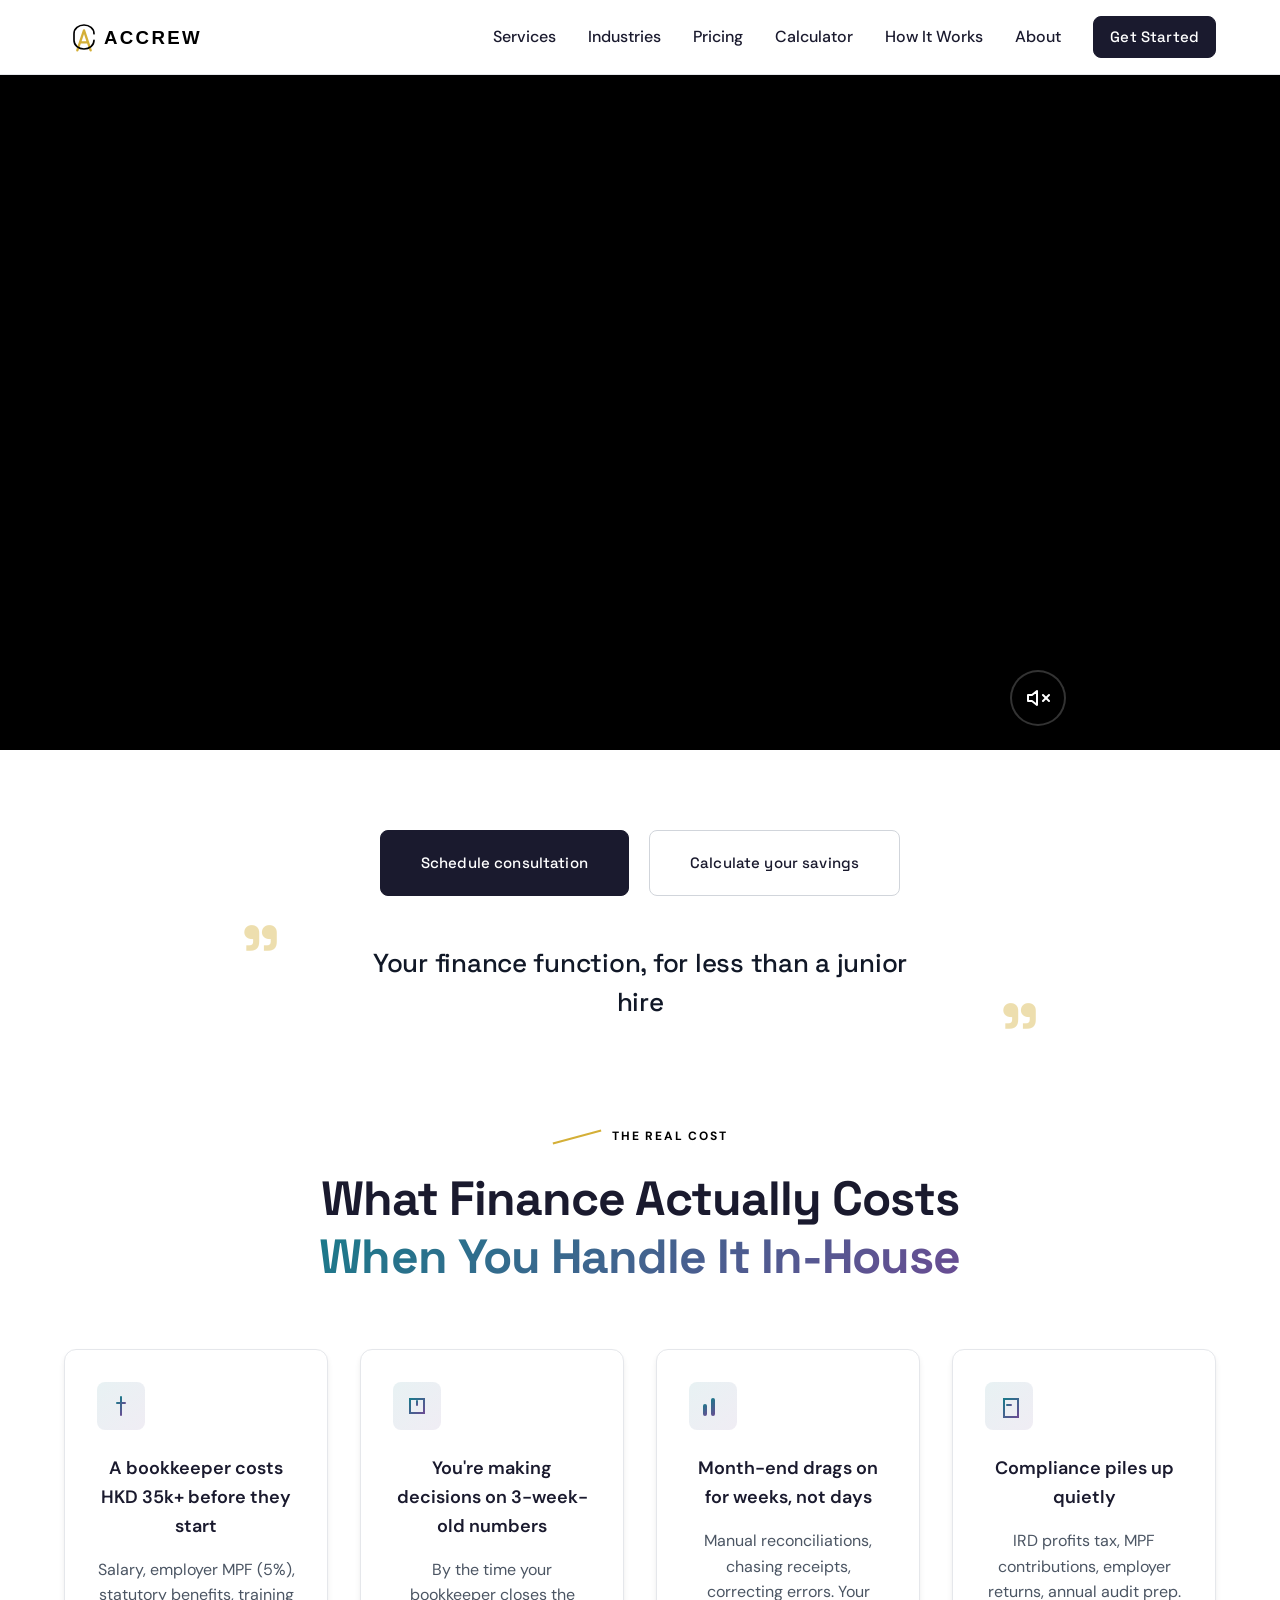
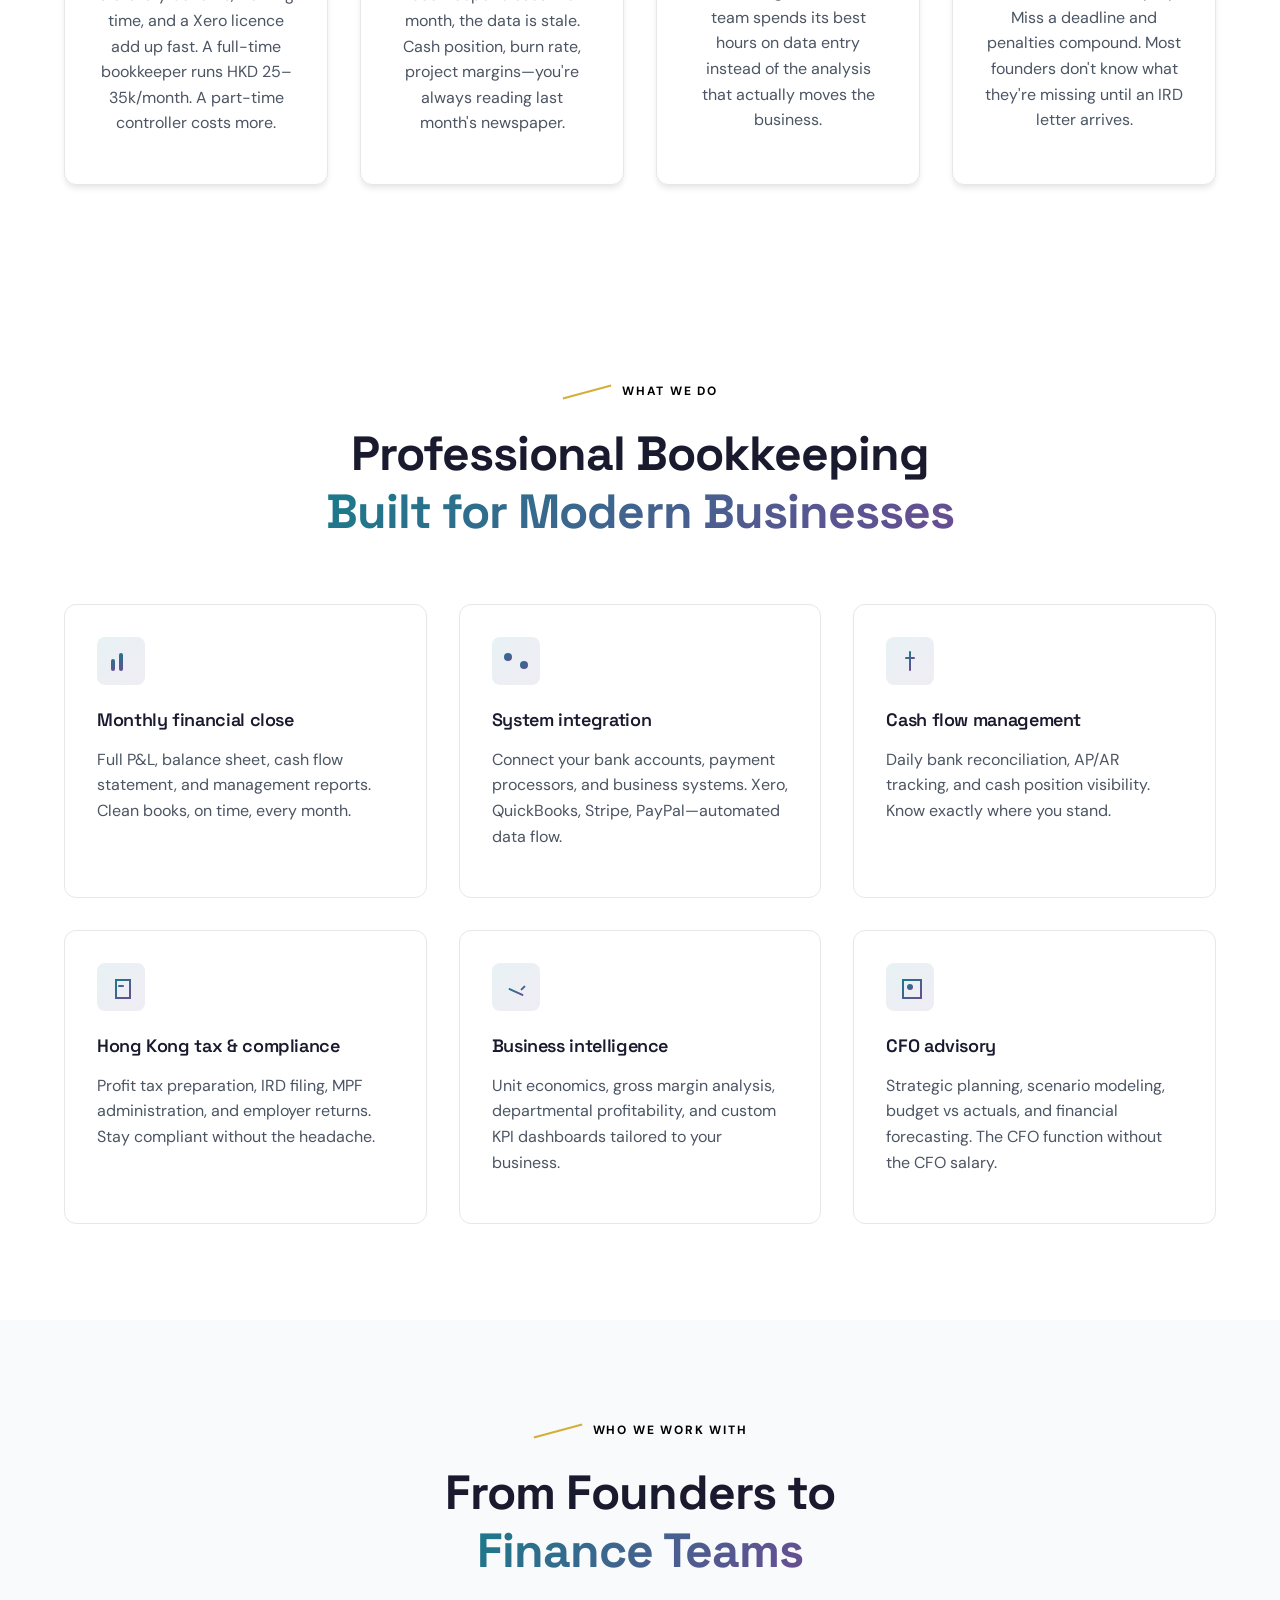
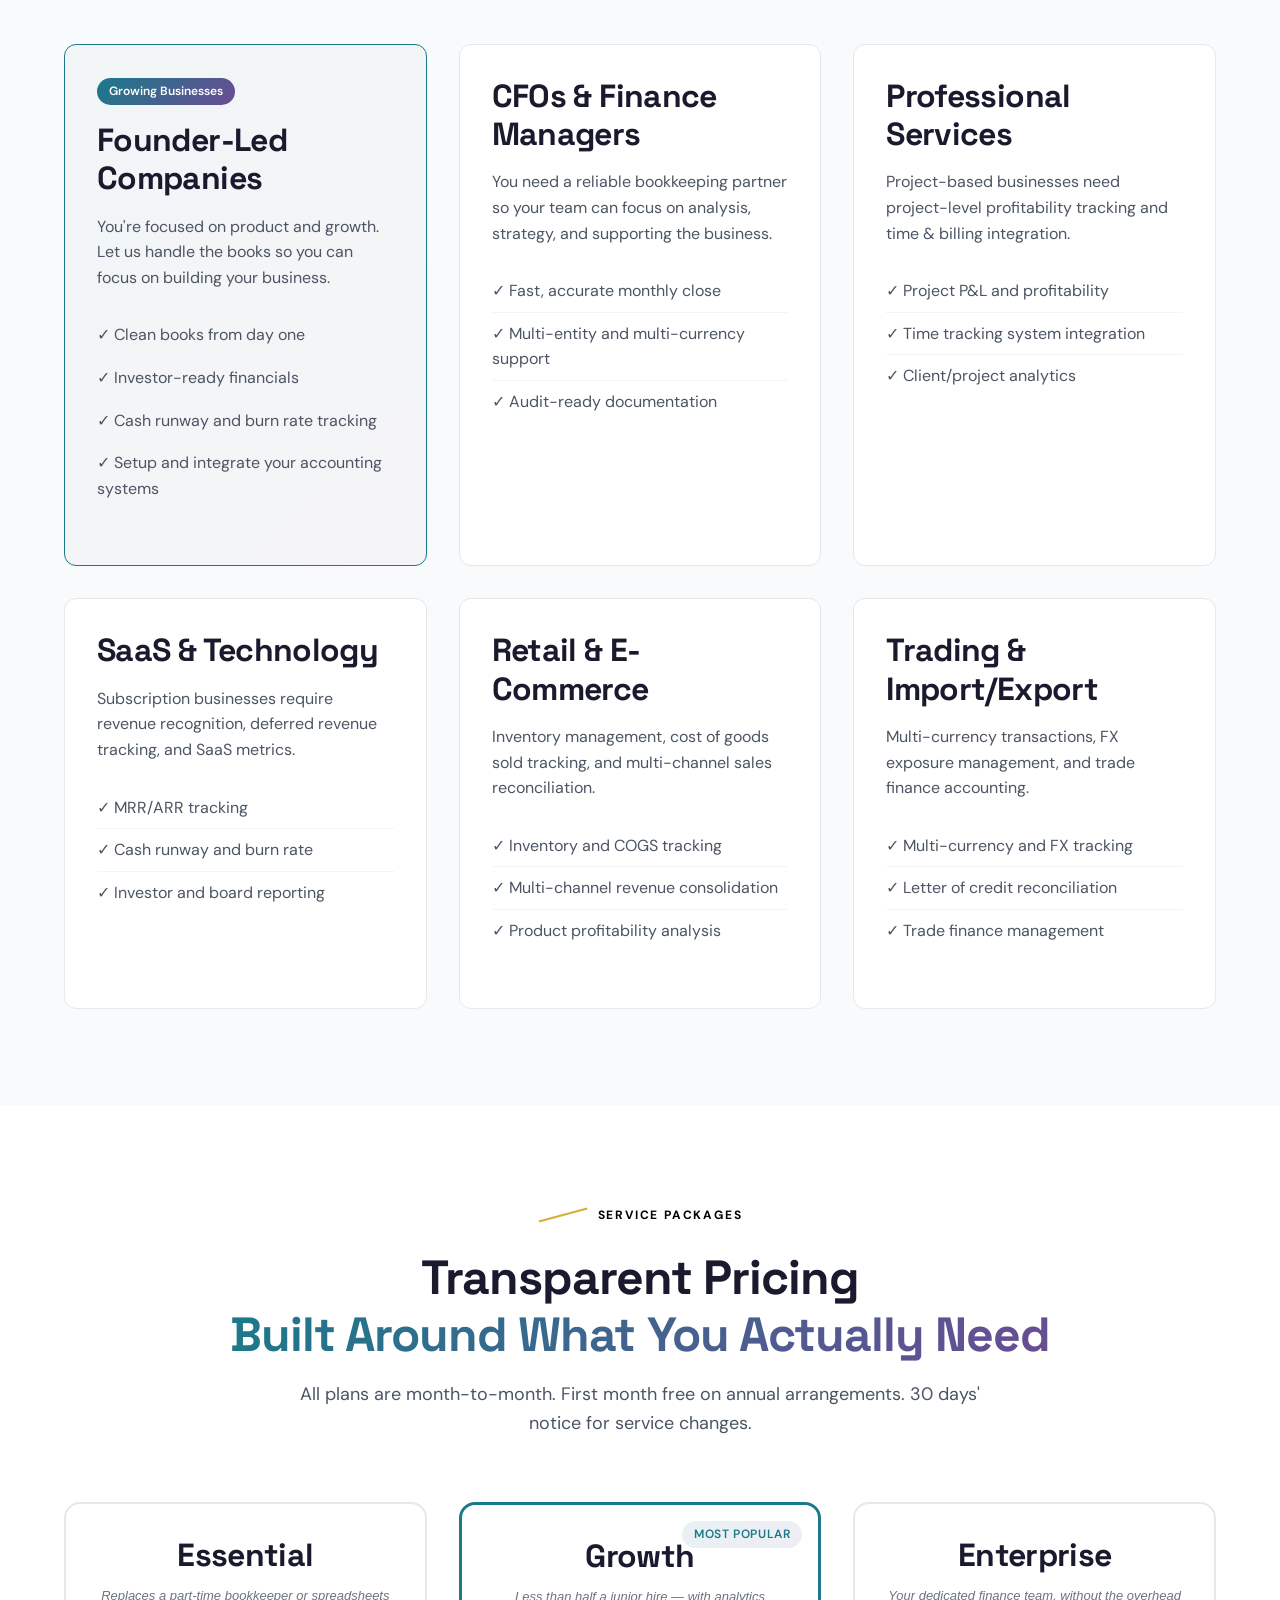
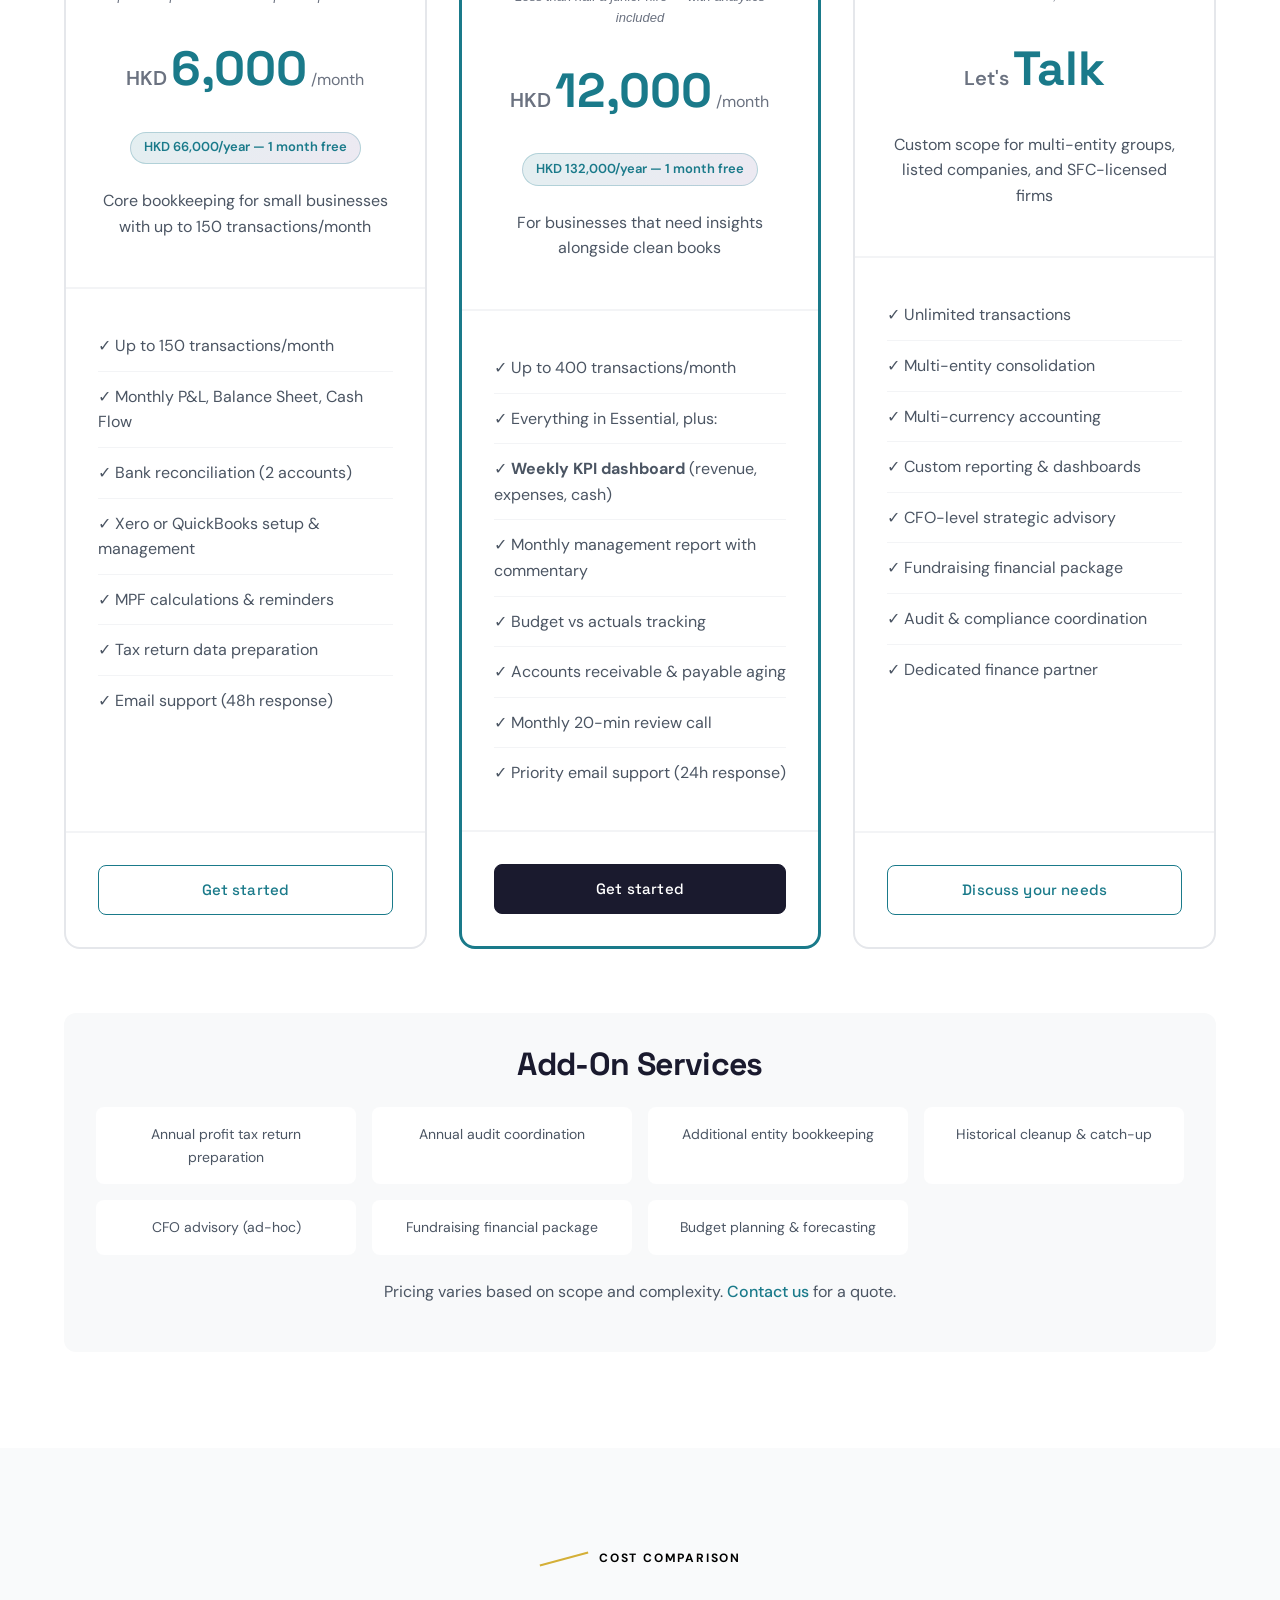
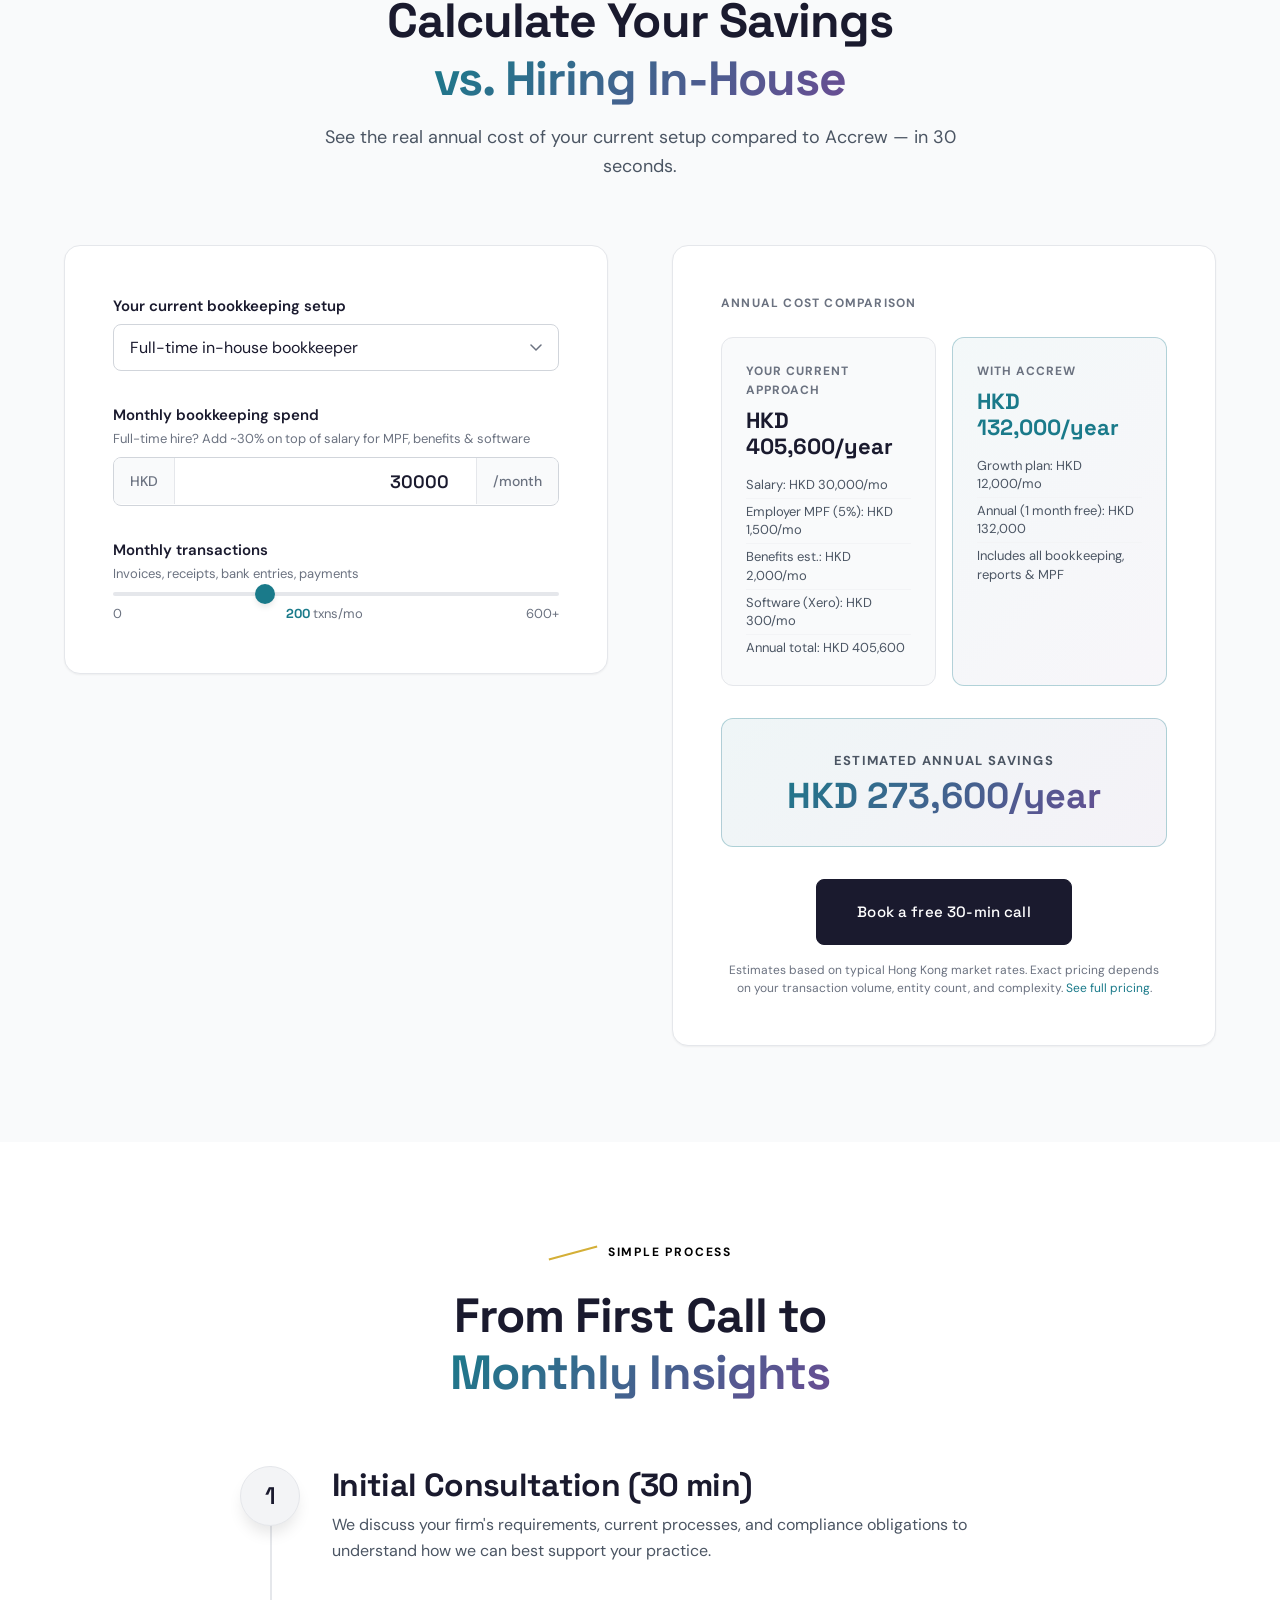
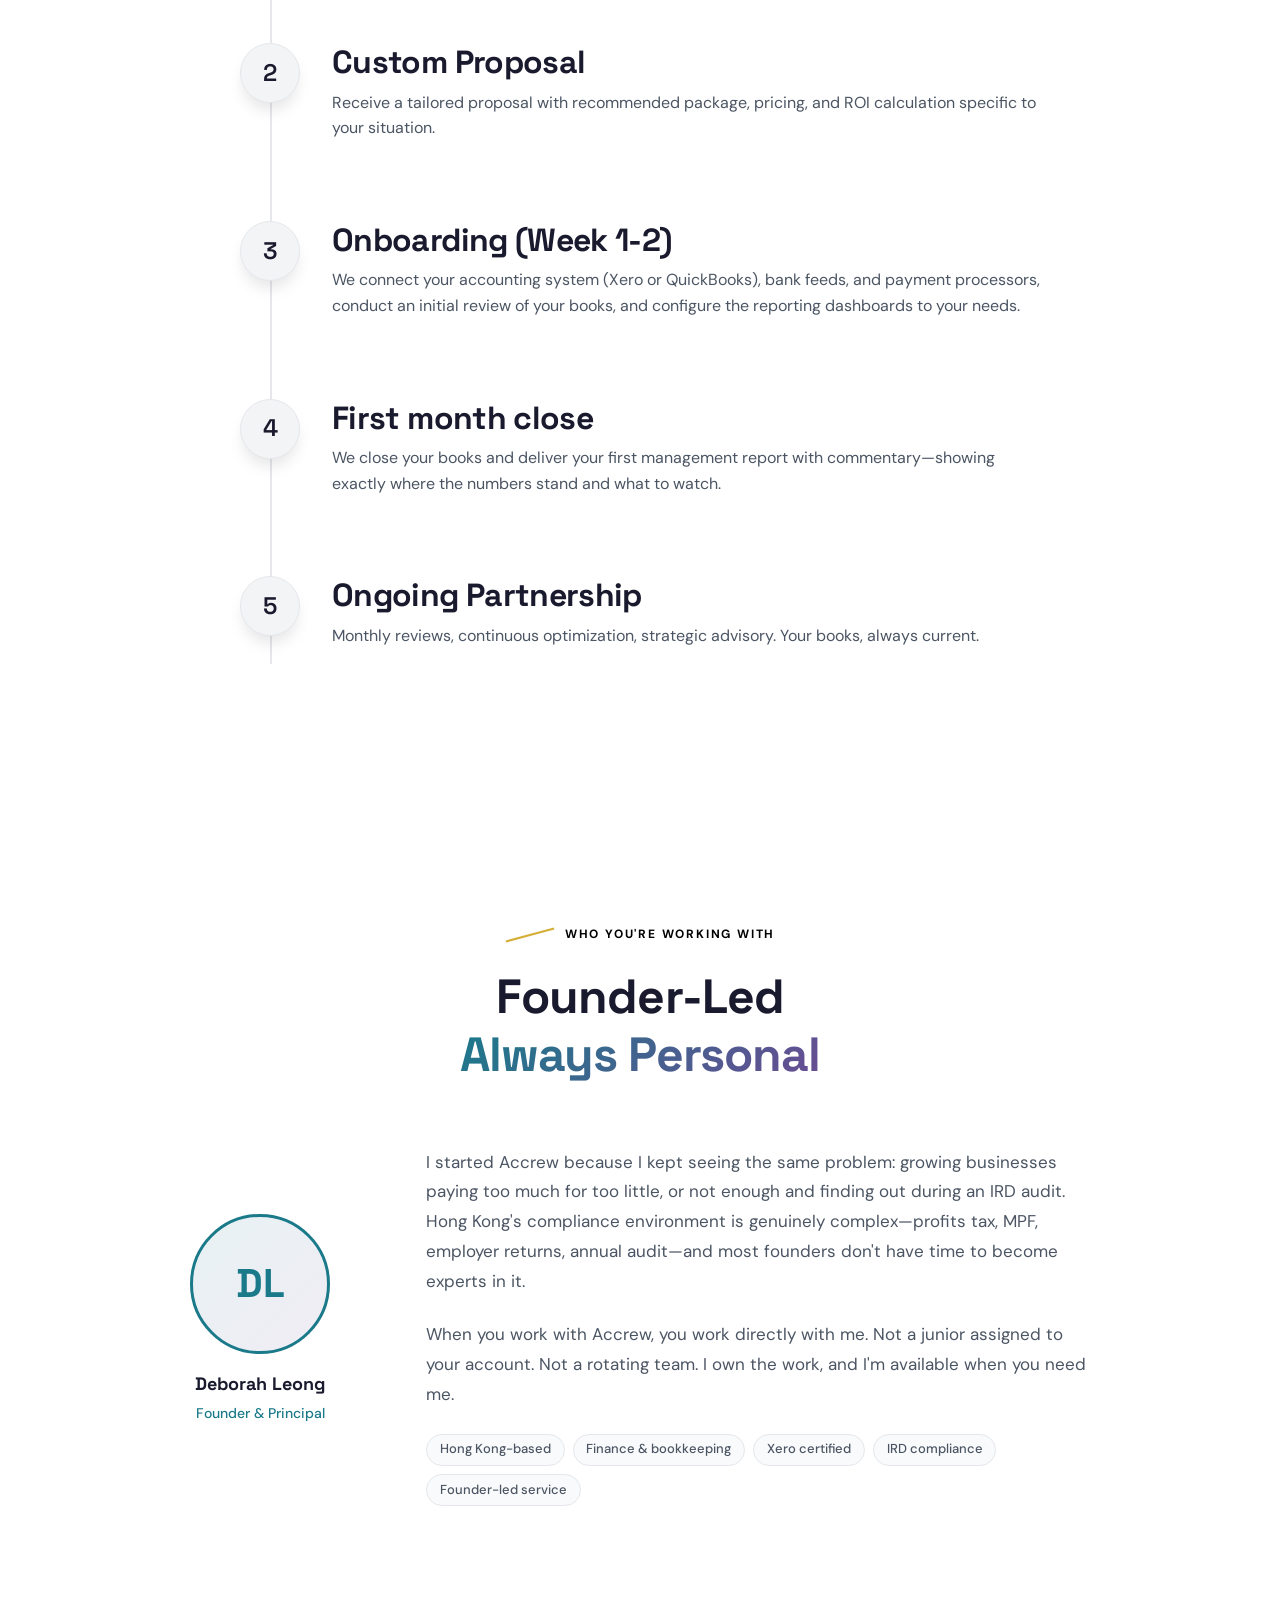
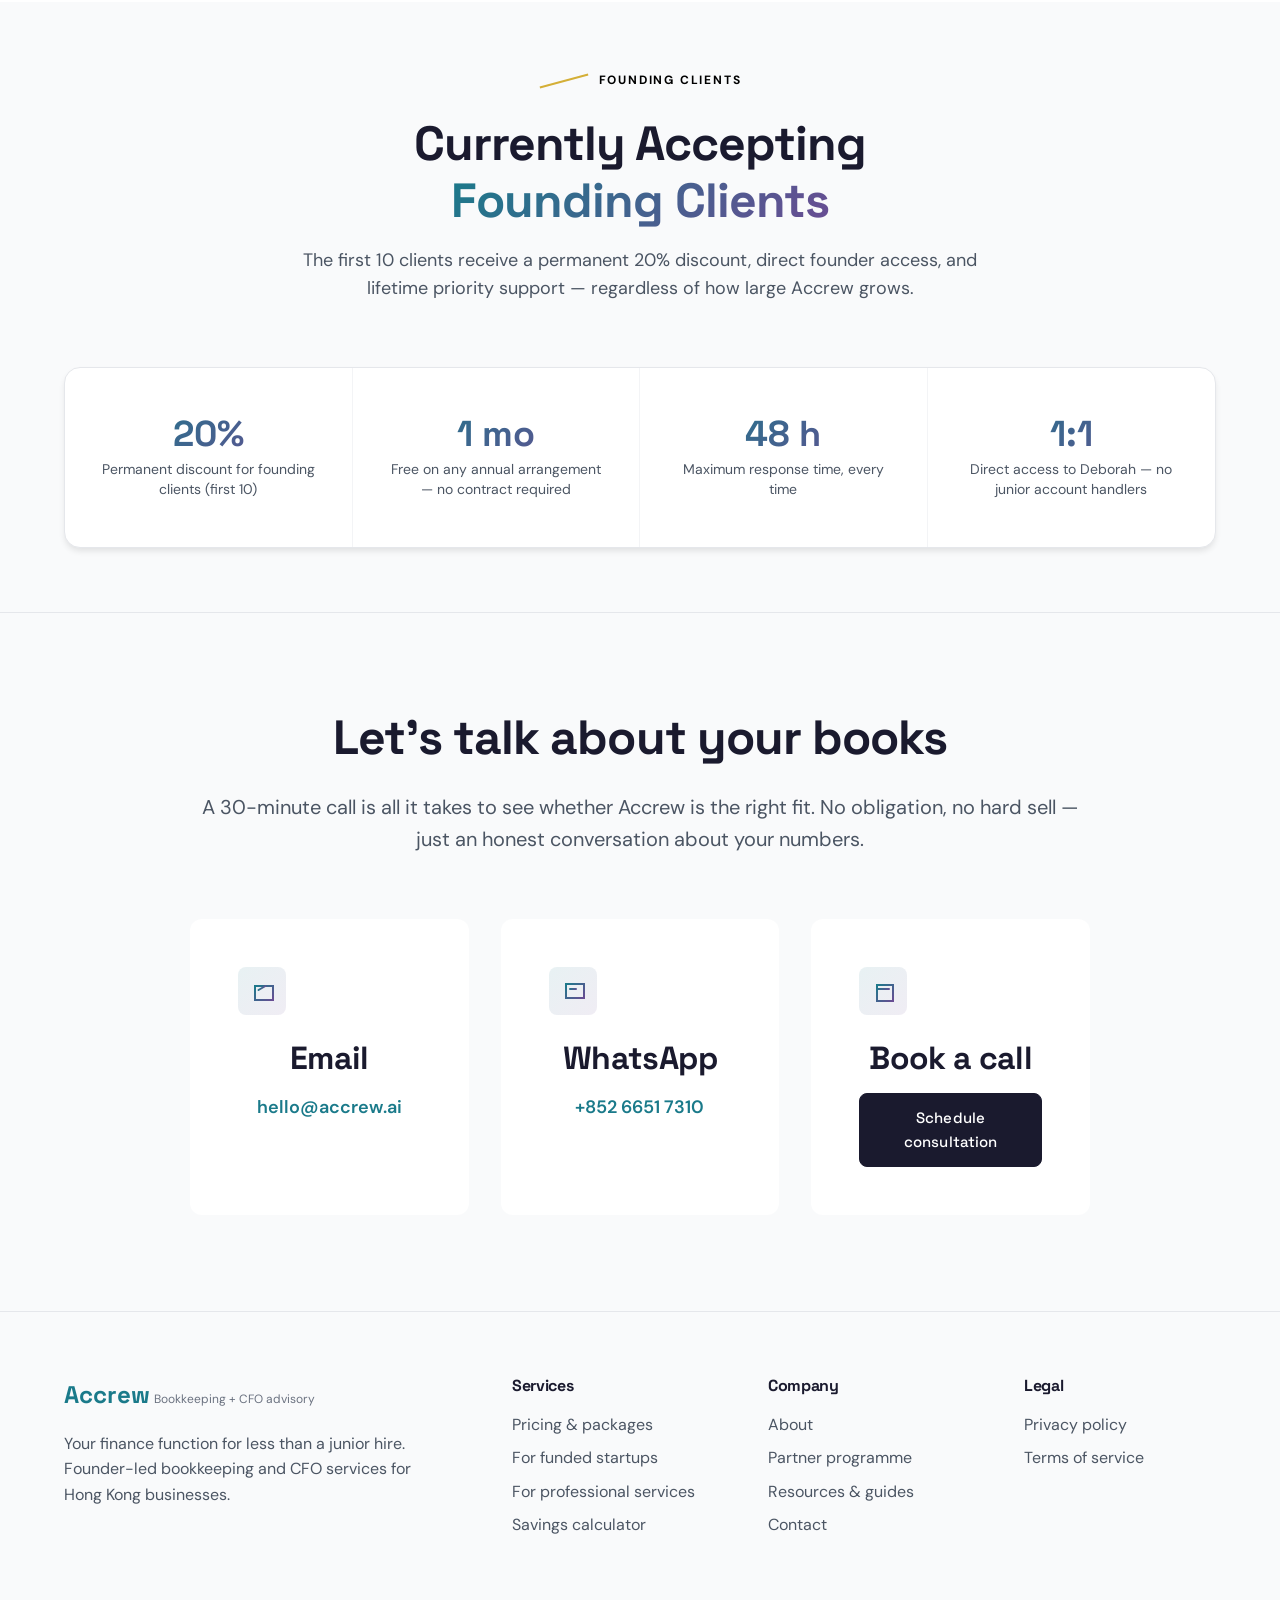
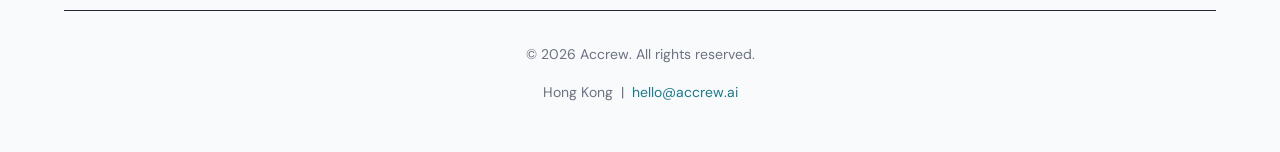
==== commit 881b9696: "Reframe homepage against in-house hire; add interactive savings calculator - Meta title/description " ====
--- a/index.html
+++ b/index.html
@@ -5,16 +5,16 @@
     <meta name="viewport" content="width=device-width, initial-scale=1.0">
 
     <!-- Primary Meta Tags -->
-    <title>Accrew | AI-Powered Bookkeeping for Hong Kong Businesses</title>
-    <meta name="title" content="Accrew | AI-Powered Bookkeeping for Hong Kong Businesses">
-    <meta name="description" content="48-hour monthly close, audit-ready books, AI-powered insights. Professional bookkeeping from HKD 6,000/month. Xero & QuickBooks experts. Hong Kong CFO services.">
-    <meta name="keywords" content="hong kong bookkeeping, AI bookkeeping, CFO services hong kong, 48-hour close, xero bookkeeping hong kong, quickbooks hong kong, startup accounting, SME bookkeeping, audit-ready financials">
+    <title>Accrew | A Finance Function for Less Than a Junior Hire | Hong Kong</title>
+    <meta name="title" content="Accrew | A Finance Function for Less Than a Junior Hire | Hong Kong">
+    <meta name="description" content="Skip the HKD 35k/month full-time hire. Accrew delivers a complete bookkeeping and CFO-advisory function for Hong Kong businesses from HKD 6,000/month. First month free.">
+    <meta name="keywords" content="hong kong bookkeeping, outsourced CFO hong kong, bookkeeping cost hong kong, xero bookkeeper hong kong, startup accounting hong kong, SME finance function, profits tax filing hong kong, monthly close hong kong">
 
     <!-- Open Graph / Facebook -->
     <meta property="og:type" content="website">
     <meta property="og:url" content="https://accrew.ai/">
-    <meta property="og:title" content="Accrew | AI-Powered Bookkeeping for Hong Kong Businesses">
-    <meta property="og:description" content="48-hour monthly close, audit-ready books, AI-powered insights. Professional bookkeeping from HKD 6,000/month.">
+    <meta property="og:title" content="Accrew | A Finance Function for Less Than a Junior Hire">
+    <meta property="og:description" content="Skip the HKD 35k/month full-time hire. Complete bookkeeping and CFO-advisory for Hong Kong businesses from HKD 6,000/month. First month free.">
     <meta property="og:image" content="https://accrew.ai/og-image.png">
     <meta property="og:site_name" content="Accrew">
     <meta property="og:locale" content="en_HK">
@@ -22,8 +22,8 @@
     <!-- Twitter -->
     <meta property="twitter:card" content="summary_large_image">
     <meta property="twitter:url" content="https://accrew.ai/">
-    <meta property="twitter:title" content="Accrew | AI-Powered Bookkeeping for Hong Kong">
-    <meta property="twitter:description" content="48-hour monthly close, audit-ready books, AI-powered insights. From HKD 6,000/month.">
+    <meta property="twitter:title" content="Accrew | A Finance Function for Less Than a Junior Hire">
+    <meta property="twitter:description" content="Skip the HKD 35k/month full-time hire. Complete bookkeeping and CFO-advisory from HKD 6,000/month. First month free.">
     <meta property="twitter:image" content="https://accrew.ai/og-image.png">
 
     <!-- Canonical URL -->
@@ -54,6 +54,7 @@
                 <li><a href="#services" class="nav-link">Services</a></li>
                 <li><a href="#industries" class="nav-link">Industries</a></li>
                 <li><a href="#pricing" class="nav-link">Pricing</a></li>
+                <li><a href="#calculator" class="nav-link">Calculator</a></li>
                 <li><a href="#how-it-works" class="nav-link">How It Works</a></li>
                 <li><a href="about.html" class="nav-link">About</a></li>
                 <li><a href="#contact" class="btn btn-primary btn-small">Get Started</a></li>
@@ -104,10 +105,10 @@
             <div class="hero-content-centered">
                 <div class="hero-cta">
                     <a href="#contact" class="btn btn-primary btn-large">Schedule consultation</a>
-                    <a href="#services" class="btn btn-secondary btn-large">What we do</a>
+                    <a href="#calculator" class="btn btn-secondary btn-large">Calculate your savings</a>
                 </div>
                 <p class="hero-tagline">
-                    Professional bookkeeping for growing businesses in Hong Kong
+                    Your finance function, for less than a junior hire
                 </p>
             </div>
         </div>
@@ -117,39 +118,39 @@
     <section class="section problem-section">
         <div class="container">
             <div class="section-header centered">
-                <span class="section-label">Common Challenges</span>
+                <span class="section-label">The Real Cost</span>
                 <h2 class="section-title">
-                    Your Finance Team<br>
-                    <span class="gradient-text">Deserves Better</span>
+                    What Finance Actually Costs<br>
+                    <span class="gradient-text">When You Handle It In-House</span>
                 </h2>
             </div>
             <div class="problem-grid">
                 <div class="problem-card">
+                    <div class="icon-minimal icon-dollar"></div>
+                    <div class="problem-title">A bookkeeper costs HKD 35k+ before they start</div>
+                    <p class="problem-description">
+                        Salary, employer MPF (5%), statutory benefits, training time, and a Xero licence add up fast. A full-time bookkeeper runs HKD 25–35k/month. A part-time controller costs more.
+                    </p>
+                </div>
+                <div class="problem-card">
                     <div class="icon-minimal icon-clock"></div>
-                    <div class="problem-title">Month-end takes forever</div>
+                    <div class="problem-title">You're making decisions on 3-week-old numbers</div>
                     <p class="problem-description">
-                        Your close process drags on for weeks. By the time you have numbers, they're already outdated and decisions get delayed.
+                        By the time your bookkeeper closes the month, the data is stale. Cash position, burn rate, project margins—you're always reading last month's newspaper.
                     </p>
                 </div>
                 <div class="problem-card">
                     <div class="icon-minimal icon-chart"></div>
-                    <div class="problem-title">No real-time visibility</div>
+                    <div class="problem-title">Month-end drags on for weeks, not days</div>
                     <p class="problem-description">
-                        You're running a business on month-old data. Cash position, runway, profitability—you're always looking in the rearview mirror.
+                        Manual reconciliations, chasing receipts, correcting errors. Your team spends its best hours on data entry instead of the analysis that actually moves the business.
                     </p>
                 </div>
                 <div class="problem-card">
-                    <div class="icon-minimal icon-tool"></div>
-                    <div class="problem-title">Manual, error-prone process</div>
+                    <div class="icon-minimal icon-document"></div>
+                    <div class="problem-title">Compliance piles up quietly</div>
                     <p class="problem-description">
-                        Spreadsheets, manual reconciliations, data entry—your team spends time on mechanics instead of analysis and strategy.
-                    </p>
-                </div>
-                <div class="problem-card">
-                    <div class="icon-minimal icon-dollar"></div>
-                    <div class="problem-title">Expensive to hire in-house</div>
-                    <p class="problem-description">
-                        A full-time bookkeeper costs HKD 25-35k/month plus benefits. A controller costs even more. You need the function, not the headcount.
+                        IRD profits tax, MPF contributions, employer returns, annual audit prep. Miss a deadline and penalties compound. Most founders don't know what they're missing until an IRD letter arrives.
                     </p>
                 </div>
             </div>
@@ -298,20 +299,21 @@
         <div class="container">
             <div class="section-header centered">
                 <span class="section-label">Service Packages</span>
-                <h2 class="section-title">Transparent Pricing<br><span class="gradient-text">Tailored to Your Firm</span></h2>
-                <p class="section-subtitle">Flexible month-to-month arrangements. 30 days' notice for service changes.</p>
+                <h2 class="section-title">Transparent Pricing<br><span class="gradient-text">Built Around What You Actually Need</span></h2>
+                <p class="section-subtitle">All plans are month-to-month. First month free on annual arrangements. 30 days' notice for service changes.</p>
             </div>
             <div class="pricing-grid">
                 <div class="pricing-card">
                     <div class="pricing-header">
                         <h3 class="pricing-title">Essential</h3>
+                        <p class="pricing-replaces">Replaces a part-time bookkeeper or spreadsheets</p>
                         <div class="pricing-price">
                             <span class="currency">HKD</span>
                             <span class="amount">6,000</span>
                             <span class="period">/month</span>
                         </div>
-                        <p class="pricing-annual">or <strong>HKD 66,000/year</strong> (1 month free 🎁)</p>
-                        <p class="pricing-description">Core bookkeeping for small businesses</p>
+                        <div class="pricing-annual-badge">HKD 66,000/year — 1 month free</div>
+                        <p class="pricing-description">Core bookkeeping for small businesses with up to 150 transactions/month</p>
                     </div>
                     <ul class="pricing-features">
                         <li>✓ Up to 150 transactions/month</li>
@@ -323,7 +325,7 @@
                         <li>✓ Email support (48h response)</li>
                     </ul>
                     <div class="pricing-footer">
-                        <a href="#contact" class="btn btn-outline btn-block">Get Started</a>
+                        <a href="#contact" class="btn btn-outline btn-block">Get started</a>
                     </div>
                 </div>
 
@@ -331,37 +333,39 @@
                     <div class="pricing-badge">Most Popular</div>
                     <div class="pricing-header">
                         <h3 class="pricing-title">Growth</h3>
+                        <p class="pricing-replaces">Less than half a junior hire — with analytics included</p>
                         <div class="pricing-price">
                             <span class="currency">HKD</span>
                             <span class="amount">12,000</span>
                             <span class="period">/month</span>
                         </div>
-                        <p class="pricing-annual">or <strong>HKD 132,000/year</strong> (1 month free 🎁)</p>
-                        <p class="pricing-description">For businesses that need insights, not just reports</p>
+                        <div class="pricing-annual-badge">HKD 132,000/year — 1 month free</div>
+                        <p class="pricing-description">For businesses that need insights alongside clean books</p>
                     </div>
                     <ul class="pricing-features">
                         <li>✓ Up to 400 transactions/month</li>
                         <li>✓ Everything in Essential, plus:</li>
                         <li>✓ <strong>Weekly KPI dashboard</strong> (revenue, expenses, cash)</li>
-                        <li>✓ Monthly management report with insights</li>
-                        <li>✓ Budget vs actual tracking</li>
+                        <li>✓ Monthly management report with commentary</li>
+                        <li>✓ Budget vs actuals tracking</li>
                         <li>✓ Accounts receivable & payable aging</li>
                         <li>✓ Monthly 20-min review call</li>
-                        <li>✓ Email support (24h response)</li>
+                        <li>✓ Priority email support (24h response)</li>
                     </ul>
                     <div class="pricing-footer">
-                        <a href="#contact" class="btn btn-primary btn-block">Get Started</a>
+                        <a href="#contact" class="btn btn-primary btn-block">Get started</a>
                     </div>
                 </div>
 
                 <div class="pricing-card">
                     <div class="pricing-header">
                         <h3 class="pricing-title">Enterprise</h3>
+                        <p class="pricing-replaces">Your dedicated finance team, without the overhead</p>
                         <div class="pricing-price">
                             <span class="currency">Let's</span>
                             <span class="amount">Talk</span>
                         </div>
-                        <p class="pricing-description">Custom solutions for complex needs</p>
+                        <p class="pricing-description">Custom scope for multi-entity groups, listed companies, and SFC-licensed firms</p>
                     </div>
                     <ul class="pricing-features">
                         <li>✓ Unlimited transactions</li>
@@ -369,12 +373,12 @@
                         <li>✓ Multi-currency accounting</li>
                         <li>✓ Custom reporting & dashboards</li>
                         <li>✓ CFO-level strategic advisory</li>
-                        <li>✓ Fundraising support</li>
+                        <li>✓ Fundraising financial package</li>
                         <li>✓ Audit & compliance coordination</li>
-                        <li>✓ Dedicated finance team</li>
+                        <li>✓ Dedicated finance partner</li>
                     </ul>
                     <div class="pricing-footer">
-                        <a href="#contact" class="btn btn-outline btn-block">Contact Sales</a>
+                        <a href="#contact" class="btn btn-outline btn-block">Discuss your needs</a>
                     </div>
                 </div>
             </div>
@@ -396,6 +400,81 @@
         </div>
     </section>
 
+    <!-- Cost Calculator Section -->
+    <section id="calculator" class="section calculator-section">
+        <div class="container">
+            <div class="section-header centered">
+                <span class="section-label">Cost Comparison</span>
+                <h2 class="section-title">Calculate Your Savings<br><span class="gradient-text">vs. Hiring In-House</span></h2>
+                <p class="section-subtitle">See the real annual cost of your current setup compared to Accrew — in 30 seconds.</p>
+            </div>
+            <div class="calculator-wrapper">
+                <!-- Inputs -->
+                <div class="calculator-inputs">
+                    <div class="calc-group">
+                        <label class="calc-label" for="calcSetup">Your current bookkeeping setup</label>
+                        <select class="calc-select" id="calcSetup">
+                            <option value="fulltime">Full-time in-house bookkeeper</option>
+                            <option value="parttime">Part-time bookkeeper</option>
+                            <option value="diy">DIY / spreadsheets</option>
+                            <option value="outsourced">Already outsourced</option>
+                        </select>
+                    </div>
+                    <div class="calc-group" id="salaryGroup">
+                        <label class="calc-label" for="calcSalary">
+                            Monthly bookkeeping spend
+                            <span class="calc-hint">Full-time hire? Add ~30% on top of salary for MPF, benefits &amp; software</span>
+                        </label>
+                        <div class="calc-input-wrap">
+                            <span class="calc-prefix">HKD</span>
+                            <input type="number" class="calc-input" id="calcSalary" value="30000" min="3000" max="200000" step="1000" aria-label="Monthly bookkeeping spend in HKD">
+                            <span class="calc-suffix">/month</span>
+                        </div>
+                    </div>
+                    <div class="calc-group">
+                        <label class="calc-label">
+                            Monthly transactions
+                            <span class="calc-hint">Invoices, receipts, bank entries, payments</span>
+                        </label>
+                        <div class="calc-slider-wrap">
+                            <input type="range" class="calc-slider" id="calcTxns" min="0" max="600" step="10" value="200" aria-label="Monthly transactions">
+                            <div class="calc-slider-labels">
+                                <span>0</span>
+                                <span><span class="calc-txn-value" id="txnDisplay">200</span> txns/mo</span>
+                                <span>600+</span>
+                            </div>
+                        </div>
+                    </div>
+                </div>
+
+                <!-- Results -->
+                <div class="calculator-results">
+                    <div class="results-label">Annual cost comparison</div>
+                    <div class="results-comparison">
+                        <div class="result-col result-current">
+                            <div class="result-col-label">Your current approach</div>
+                            <div class="result-total" id="currentTotal">HKD 360,000/year</div>
+                            <div class="result-breakdown" id="currentBreakdown"></div>
+                        </div>
+                        <div class="result-col result-accrew">
+                            <div class="result-col-label">With Accrew</div>
+                            <div class="result-total accent" id="accrewTotal">HKD 132,000/year</div>
+                            <div class="result-breakdown" id="accrewBreakdown"></div>
+                        </div>
+                    </div>
+                    <div class="savings-highlight" id="savingsHighlight">
+                        <div class="savings-label">Estimated annual savings</div>
+                        <div class="savings-amount" id="savingsAmount">HKD 0</div>
+                    </div>
+                    <div class="calc-cta">
+                        <a href="https://calendly.com/hireaccrew/30min" target="_blank" class="btn btn-primary btn-large">Book a free 30-min call</a>
+                        <p class="calc-disclaimer">Estimates based on typical Hong Kong market rates. Exact pricing depends on your transaction volume, entity count, and complexity. <a href="#pricing">See full pricing</a>.</p>
+                    </div>
+                </div>
+            </div>
+        </div>
+    </section>
+
     <!-- How It Works -->
     <section id="how-it-works" class="section how-it-works-section">
         <div class="container">
@@ -422,14 +501,14 @@
                     <div class="timeline-number">3</div>
                     <div class="timeline-content">
                         <h3>Onboarding (Week 1-2)</h3>
-                        <p>We establish secure integrations with your systems (Xero, LEAP, bank accounts), conduct initial review, and configure reporting dashboards to your requirements.</p>
+                        <p>We connect your accounting system (Xero or QuickBooks), bank feeds, and payment processors, conduct an initial review of your books, and configure the reporting dashboards to your needs.</p>
                     </div>
                 </div>
                 <div class="timeline-item">
                     <div class="timeline-number">4</div>
                     <div class="timeline-content">
-                        <h3>First Month Close (48 hours)</h3>
-                        <p>We close your books in 2 days and deliver your first AI-powered insights dashboard.</p>
+                        <h3>First month close</h3>
+                        <p>We close your books and deliver your first management report with commentary—showing exactly where the numbers stand and what to watch.</p>
                     </div>
                 </div>
                 <div class="timeline-item">
@@ -443,16 +522,67 @@
         </div>
     </section>
 
-    <!-- Social Proof / Testimonials (Placeholder for future) -->
-    <section class="section testimonials-section">
+    <!-- Founder Bio Section -->
+    <!-- TODO: Replace placeholder text with Deborah's real bio, credentials, and photo. The avatar initials "DL" are a placeholder. -->
+    <section class="section founder-section">
         <div class="container">
             <div class="section-header centered">
-                <span class="section-label">Now Accepting Clients</span>
-                <h2 class="section-title"><span class="gradient-text">Accepting New Clients</span></h2>
-            </div>
-            <div class="cta-box">
-                <p style="font-size: 1.1rem; margin-bottom: 2rem;">We work with a select number of Hong Kong businesses to ensure we deliver exceptional service to every client.</p>
-                <a href="#contact" class="btn btn-primary btn-large">Schedule Consultation</a>
+                <span class="section-label">Who You're Working With</span>
+                <h2 class="section-title">Founder-Led<br><span class="gradient-text">Always Personal</span></h2>
+            </div>
+            <div class="founder-grid">
+                <div class="founder-photo-col">
+                    <div class="founder-avatar">DL</div>
+                    <!-- TODO: Replace above with: <img src="images/deborah-leong.jpg" alt="Deborah Leong, Founder of Accrew" class="founder-avatar-img"> -->
+                    <p class="founder-name">Deborah Leong</p>
+                    <p class="founder-role">Founder &amp; Principal</p>
+                </div>
+                <div class="founder-bio-col">
+                    <!-- TODO: Replace with Deborah's real bio (background, qualifications, years of experience, specific HK market knowledge) -->
+                    <p class="founder-bio-text">
+                        I started Accrew because I kept seeing the same problem: growing businesses paying too much for too little, or not enough and finding out during an IRD audit. Hong Kong's compliance environment is genuinely complex—profits tax, MPF, employer returns, annual audit—and most founders don't have time to become experts in it.
+                    </p>
+                    <p class="founder-bio-text">
+                        When you work with Accrew, you work directly with me. Not a junior assigned to your account. Not a rotating team. I own the work, and I'm available when you need me.
+                    </p>
+                    <div class="founder-credentials">
+                        <!-- TODO: Update with Deborah's real credentials (CPA, ACCA, CFA, years experience, etc.) -->
+                        <span class="credential-tag">Hong Kong-based</span>
+                        <span class="credential-tag">Finance &amp; bookkeeping</span>
+                        <span class="credential-tag">Xero certified</span>
+                        <span class="credential-tag">IRD compliance</span>
+                        <span class="credential-tag">Founder-led service</span>
+                    </div>
+                </div>
+            </div>
+        </div>
+    </section>
+
+    <!-- Trust Metrics Bar -->
+    <section class="section" style="background: var(--bg-secondary); padding: var(--spacing-2xl) 0;">
+        <div class="container">
+            <div class="section-header centered" style="margin-bottom: var(--spacing-lg);">
+                <span class="section-label">Founding Clients</span>
+                <h2 class="section-title">Currently Accepting<br><span class="gradient-text">Founding Clients</span></h2>
+                <p class="section-subtitle">The first 10 clients receive a permanent 20% discount, direct founder access, and lifetime priority support — regardless of how large Accrew grows.</p>
+            </div>
+            <div class="metrics-bar">
+                <div class="metrics-bar-item">
+                    <div class="metric-big">20%</div>
+                    <div class="metric-desc">Permanent discount for founding clients (first 10)</div>
+                </div>
+                <div class="metrics-bar-item">
+                    <div class="metric-big">1 mo</div>
+                    <div class="metric-desc">Free on any annual arrangement — no contract required</div>
+                </div>
+                <div class="metrics-bar-item">
+                    <div class="metric-big">48 h</div>
+                    <div class="metric-desc">Maximum response time, every time</div>
+                </div>
+                <div class="metrics-bar-item">
+                    <div class="metric-big">1:1</div>
+                    <div class="metric-desc">Direct access to Deborah — no junior account handlers</div>
+                </div>
             </div>
         </div>
     </section>
@@ -461,8 +591,8 @@
     <section id="contact" class="section cta-section">
         <div class="container">
             <div class="cta-content">
-                <h2 class="cta-title">Let's Talk About Your Books</h2>
-                <p class="cta-subtitle">Schedule a 30-minute consultation to discuss your current setup, pain points, and how we can help.</p>
+                <h2 class="cta-title">Let's talk about your books</h2>
+                <p class="cta-subtitle">A 30-minute call is all it takes to see whether Accrew is the right fit. No obligation, no hard sell — just an honest conversation about your numbers.</p>
                 <div class="contact-options">
                     <div class="contact-card">
                         <div class="icon-minimal icon-mail"></div>
@@ -476,8 +606,8 @@
                     </div>
                     <div class="contact-card">
                         <div class="icon-minimal icon-calendar"></div>
-                        <h3>Schedule</h3>
-                        <a href="https://calendly.com/hireaccrew/30min" target="_blank" class="btn btn-outline">Book consultation</a>
+                        <h3>Book a call</h3>
+                        <a href="https://calendly.com/hireaccrew/30min" target="_blank" class="btn btn-primary">Schedule consultation</a>
                     </div>
                 </div>
             </div>
@@ -491,38 +621,41 @@
                 <div class="footer-col">
                     <div class="footer-logo">
                         <span class="logo-text">Accrew</span>
-                        <span class="logo-tagline">Professional Bookkeeping</span>
+                        <span class="logo-tagline">Bookkeeping + CFO advisory</span>
                     </div>
                     <p class="footer-description">
-                        Bookkeeping and CFO services for Hong Kong businesses. Clean financials, timely reporting, and actionable insights.
+                        Your finance function for less than a junior hire. Founder-led bookkeeping and CFO services for Hong Kong businesses.
                     </p>
                 </div>
                 <div class="footer-col">
                     <h4>Services</h4>
                     <ul>
-                        <li><a href="#pricing">Pricing & Packages</a></li>
-                        <li><a href="#industries">Industries We Serve</a></li>
-                        <li><a href="services.html">All Services</a></li>
+                        <li><a href="#pricing">Pricing &amp; packages</a></li>
+                        <li><a href="startups.html">For funded startups</a></li>
+                        <li><a href="professional-services.html">For professional services</a></li>
+                        <li><a href="#calculator">Savings calculator</a></li>
                     </ul>
                 </div>
                 <div class="footer-col">
                     <h4>Company</h4>
                     <ul>
-                        <li><a href="about.html">About Us</a></li>
-                        <li><a href="#how-it-works">How It Works</a></li>
+                        <li><a href="about.html">About</a></li>
+                        <li><a href="partners.html">Partner programme</a></li>
+                        <li><a href="guides/">Resources &amp; guides</a></li>
                         <li><a href="#contact">Contact</a></li>
                     </ul>
                 </div>
                 <div class="footer-col">
                     <h4>Legal</h4>
                     <ul>
-                        <li><a href="privacy-policy.html">Privacy Policy</a></li>
-                        <li><a href="terms-of-service.html">Terms of Service</a></li>
-                    </ul>
-                </div>            </div>
+                        <li><a href="privacy-policy.html">Privacy policy</a></li>
+                        <li><a href="terms-of-service.html">Terms of service</a></li>
+                    </ul>
+                </div>
+            </div>
             <div class="footer-bottom">
                 <p>&copy; 2026 Accrew. All rights reserved.</p>
-                <p>Hong Kong | <a href="mailto:hello@accrew.ai">hello@accrew.ai</a></p>
+                <p>Hong Kong &nbsp;|&nbsp; <a href="mailto:hello@accrew.ai">hello@accrew.ai</a></p>
             </div>
         </div>
     </footer>
--- a/css/style.css
+++ b/css/style.css
@@ -1334,6 +1334,172 @@
    Refined Premium Styles
    ============================================================================ */
 
+/* Pricing tier "replaces" sub-label */
+.pricing-replaces {
+  font-size: 0.8125rem;
+  color: var(--text-muted);
+  margin: -0.25rem 0 var(--spacing-sm);
+  font-style: italic;
+}
+
+/* "1 month free" annual badge — make it stand out */
+.pricing-annual-badge {
+  display: inline-flex;
+  align-items: center;
+  gap: 0.3rem;
+  padding: 0.3rem 0.8rem;
+  background: linear-gradient(135deg, rgba(26,122,138,0.12) 0%, rgba(106,76,147,0.12) 100%);
+  border: 1px solid rgba(26,122,138,0.25);
+  border-radius: 999px;
+  font-size: 0.8125rem;
+  font-weight: 600;
+  color: var(--primary-color);
+  margin-bottom: var(--spacing-md);
+}
+
+/* Metrics bar for trust/social proof */
+.metrics-bar {
+  display: grid;
+  grid-template-columns: repeat(4, 1fr);
+  gap: 0;
+  background: white;
+  border-radius: var(--radius-xl);
+  border: 1px solid var(--gray-200);
+  box-shadow: var(--shadow-md);
+  overflow: hidden;
+  margin-top: var(--spacing-2xl);
+}
+
+.metrics-bar-item {
+  text-align: center;
+  padding: var(--spacing-xl) var(--spacing-lg);
+  border-right: 1px solid var(--gray-100);
+}
+
+.metrics-bar-item:last-child {
+  border-right: none;
+}
+
+.metric-big {
+  font-family: var(--font-heading);
+  font-size: 2.25rem;
+  font-weight: 700;
+  line-height: 1;
+  margin-bottom: var(--spacing-xs);
+  background: var(--gradient-primary);
+  -webkit-background-clip: text;
+  -webkit-text-fill-color: transparent;
+  background-clip: text;
+}
+
+.metric-desc {
+  font-size: 0.875rem;
+  color: var(--text-secondary);
+  line-height: 1.4;
+}
+
+@media (max-width: 768px) {
+  .metrics-bar {
+    grid-template-columns: 1fr 1fr;
+  }
+
+  .metrics-bar-item {
+    border-right: none;
+    border-bottom: 1px solid var(--gray-100);
+  }
+
+  .metrics-bar-item:nth-child(odd) {
+    border-right: 1px solid var(--gray-100);
+  }
+
+  .metrics-bar-item:nth-last-child(-n+2) {
+    border-bottom: none;
+  }
+}
+
+/* Founder bio section */
+.founder-section {
+  background: white;
+}
+
+.founder-grid {
+  display: grid;
+  grid-template-columns: auto 1fr;
+  gap: var(--spacing-3xl);
+  align-items: center;
+  max-width: 900px;
+  margin: 0 auto;
+}
+
+.founder-photo-col {
+  text-align: center;
+}
+
+.founder-avatar {
+  width: 140px;
+  height: 140px;
+  border-radius: 50%;
+  background: var(--gradient-light);
+  border: 3px solid var(--primary-color);
+  display: flex;
+  align-items: center;
+  justify-content: center;
+  font-family: var(--font-heading);
+  font-size: 2.5rem;
+  font-weight: 700;
+  color: var(--primary-color);
+  margin: 0 auto var(--spacing-sm);
+}
+
+.founder-name {
+  font-family: var(--font-heading);
+  font-size: 1.125rem;
+  font-weight: 700;
+  color: var(--text-primary);
+  margin: 0 0 0.2rem;
+}
+
+.founder-role {
+  font-size: 0.875rem;
+  color: var(--primary-color);
+  font-weight: 500;
+}
+
+.founder-bio-text {
+  font-size: 1.0625rem;
+  color: var(--text-secondary);
+  line-height: 1.75;
+  margin-bottom: var(--spacing-md);
+}
+
+.founder-credentials {
+  display: flex;
+  flex-wrap: wrap;
+  gap: var(--spacing-xs);
+}
+
+.credential-tag {
+  padding: 0.3rem 0.8rem;
+  background: var(--bg-secondary);
+  border: 1px solid var(--gray-200);
+  border-radius: 999px;
+  font-size: 0.8125rem;
+  font-weight: 500;
+  color: var(--text-secondary);
+}
+
+@media (max-width: 768px) {
+  .founder-grid {
+    grid-template-columns: 1fr;
+    text-align: center;
+    gap: var(--spacing-xl);
+  }
+
+  .founder-credentials {
+    justify-content: center;
+  }
+}
+
 /* Hero badge - minimal */
 .hero-badge-minimal {
   display: inline-block;
@@ -1482,10 +1648,66 @@
   font-size: 0.875rem;
 }
 
-/* Footer refinement */
+/* Footer refinement — fix all text colors for light background */
 .footer {
   border-top: 1px solid var(--gray-200);
   background: var(--gray-50);
+  color: var(--text-secondary);
+}
+
+.footer-logo .logo-text {
+  color: var(--primary-color);
+}
+
+.footer-logo .logo-tagline {
+  color: var(--text-muted);
+}
+
+.footer-description {
+  color: var(--text-secondary);
+}
+
+.footer-col h4 {
+  color: var(--text-primary);
+}
+
+.footer-col a {
+  color: var(--text-secondary);
+}
+
+.footer-col a:hover {
+  color: var(--primary-color);
+}
+
+.footer-bottom {
+  color: var(--text-muted);
+}
+
+/* CTA section — light background */
+.cta-section {
+  background: var(--bg-secondary);
+  border-top: 1px solid var(--gray-200);
+}
+
+.cta-title {
+  color: var(--text-primary);
+}
+
+.cta-subtitle {
+  color: var(--text-secondary);
+}
+
+/* btn-outline — restore for light backgrounds */
+.btn-outline {
+  background: transparent;
+  color: var(--primary-color);
+  border: 1px solid var(--primary-color);
+}
+
+.btn-outline:hover {
+  background: var(--primary-color);
+  color: white;
+  border-color: var(--primary-color);
 }
 
 
@@ -1790,3 +2012,845 @@
         font-size: 16px;
     }
 }
+
+/* ============================================================================
+   Cost Calculator Section
+   ============================================================================ */
+
+.calculator-section {
+  background: var(--bg-secondary);
+}
+
+.calculator-wrapper {
+  display: grid;
+  grid-template-columns: 1fr 1fr;
+  gap: var(--spacing-2xl);
+  align-items: start;
+}
+
+.calculator-inputs,
+.calculator-results {
+  background: white;
+  padding: var(--spacing-xl);
+  border-radius: var(--radius-xl);
+  border: 1px solid var(--gray-200);
+  box-shadow: var(--shadow-sm);
+}
+
+.calc-group {
+  margin-bottom: var(--spacing-lg);
+}
+
+.calc-group:last-child {
+  margin-bottom: 0;
+}
+
+.calc-label {
+  display: block;
+  font-weight: 600;
+  font-size: 0.9375rem;
+  color: var(--text-primary);
+  margin-bottom: 0.4rem;
+}
+
+.calc-hint {
+  font-weight: 400;
+  font-size: 0.8125rem;
+  color: var(--text-muted);
+  display: block;
+  margin-top: 2px;
+}
+
+.calc-select {
+  width: 100%;
+  padding: 0.75rem 1rem;
+  border: 1px solid var(--gray-300);
+  border-radius: var(--radius-md);
+  font-family: var(--font-body);
+  font-size: 1rem;
+  color: var(--text-primary);
+  background: white;
+  cursor: pointer;
+  appearance: none;
+  background-image: url("data:image/svg+xml,%3Csvg xmlns='http://www.w3.org/2000/svg' width='12' height='8' viewBox='0 0 12 8'%3E%3Cpath d='M1 1l5 5 5-5' stroke='%236b7280' stroke-width='1.5' fill='none' stroke-linecap='round'/%3E%3C/svg%3E");
+  background-repeat: no-repeat;
+  background-position: right 1rem center;
+  padding-right: 2.5rem;
+}
+
+.calc-select:focus {
+  outline: none;
+  border-color: var(--primary-color);
+  box-shadow: 0 0 0 3px rgba(26, 122, 138, 0.1);
+}
+
+.calc-input-wrap {
+  display: flex;
+  align-items: center;
+  border: 1px solid var(--gray-300);
+  border-radius: var(--radius-md);
+  overflow: hidden;
+}
+
+.calc-input-wrap:focus-within {
+  border-color: var(--primary-color);
+  box-shadow: 0 0 0 3px rgba(26, 122, 138, 0.1);
+}
+
+.calc-prefix,
+.calc-suffix {
+  padding: 0.75rem 1rem;
+  background: var(--gray-50);
+  color: var(--text-muted);
+  font-size: 0.875rem;
+  font-weight: 500;
+  white-space: nowrap;
+  border-right: 1px solid var(--gray-200);
+  flex-shrink: 0;
+}
+
+.calc-suffix {
+  border-right: none;
+  border-left: 1px solid var(--gray-200);
+}
+
+.calc-input {
+  flex: 1;
+  padding: 0.75rem;
+  border: none;
+  font-family: var(--font-heading);
+  font-size: 1.125rem;
+  font-weight: 600;
+  color: var(--text-primary);
+  text-align: right;
+  min-width: 0;
+}
+
+.calc-input:focus {
+  outline: none;
+}
+
+.calc-slider-wrap {
+  margin-top: 0.5rem;
+}
+
+.calc-slider {
+  width: 100%;
+  -webkit-appearance: none;
+  height: 4px;
+  border-radius: 2px;
+  background: var(--gray-200);
+  cursor: pointer;
+  display: block;
+}
+
+.calc-slider::-webkit-slider-thumb {
+  -webkit-appearance: none;
+  width: 20px;
+  height: 20px;
+  border-radius: 50%;
+  background: var(--primary-color);
+  cursor: pointer;
+  box-shadow: var(--shadow-md);
+}
+
+.calc-slider::-moz-range-thumb {
+  width: 20px;
+  height: 20px;
+  border-radius: 50%;
+  background: var(--primary-color);
+  cursor: pointer;
+  border: none;
+  box-shadow: var(--shadow-md);
+}
+
+.calc-slider-labels {
+  display: flex;
+  justify-content: space-between;
+  font-size: 0.8125rem;
+  color: var(--text-muted);
+  margin-top: 0.5rem;
+}
+
+.calc-txn-value {
+  font-family: var(--font-heading);
+  font-weight: 700;
+  color: var(--primary-color);
+}
+
+/* Results panel */
+.results-label {
+  font-size: 0.75rem;
+  font-weight: 700;
+  text-transform: uppercase;
+  letter-spacing: 0.1em;
+  color: var(--text-muted);
+  margin-bottom: var(--spacing-md);
+}
+
+.results-comparison {
+  display: grid;
+  grid-template-columns: 1fr 1fr;
+  gap: var(--spacing-sm);
+  margin-bottom: var(--spacing-lg);
+}
+
+.result-col {
+  padding: var(--spacing-md);
+  border-radius: var(--radius-lg);
+}
+
+.result-current {
+  background: var(--gray-50);
+  border: 1px solid var(--gray-200);
+}
+
+.result-accrew {
+  background: linear-gradient(135deg, rgba(26,122,138,0.05) 0%, rgba(106,76,147,0.05) 100%);
+  border: 1px solid rgba(26,122,138,0.3);
+}
+
+.result-col-label {
+  font-size: 0.75rem;
+  font-weight: 700;
+  text-transform: uppercase;
+  letter-spacing: 0.08em;
+  color: var(--text-muted);
+  margin-bottom: 0.4rem;
+}
+
+.result-total {
+  font-family: var(--font-heading);
+  font-size: 1.375rem;
+  font-weight: 700;
+  color: var(--text-primary);
+  margin-bottom: 0.75rem;
+  line-height: 1.2;
+}
+
+.result-total.accent {
+  color: var(--primary-color);
+}
+
+.breakdown-item {
+  font-size: 0.8125rem;
+  color: var(--text-secondary);
+  padding: 0.25rem 0;
+  border-bottom: 1px solid var(--gray-100);
+  line-height: 1.4;
+}
+
+.breakdown-item:last-child {
+  border-bottom: none;
+}
+
+.savings-highlight {
+  background: linear-gradient(135deg, rgba(26,122,138,0.07) 0%, rgba(106,76,147,0.07) 100%);
+  border: 1.5px solid rgba(26,122,138,0.3);
+  border-radius: var(--radius-lg);
+  padding: var(--spacing-lg);
+  text-align: center;
+  margin-bottom: var(--spacing-lg);
+}
+
+.savings-label {
+  font-size: 0.8125rem;
+  font-weight: 700;
+  text-transform: uppercase;
+  letter-spacing: 0.1em;
+  color: var(--text-secondary);
+  margin-bottom: 0.4rem;
+}
+
+.savings-amount {
+  font-family: var(--font-heading);
+  font-size: 2.25rem;
+  font-weight: 700;
+  line-height: 1;
+  background: var(--gradient-primary);
+  -webkit-background-clip: text;
+  -webkit-text-fill-color: transparent;
+  background-clip: text;
+}
+
+.calc-cta {
+  text-align: center;
+}
+
+.calc-disclaimer {
+  font-size: 0.75rem;
+  color: var(--text-muted);
+  margin-top: var(--spacing-sm);
+  margin-bottom: 0;
+  line-height: 1.5;
+}
+
+@media (max-width: 900px) {
+  .calculator-wrapper {
+    grid-template-columns: 1fr;
+  }
+
+  .results-comparison {
+    grid-template-columns: 1fr 1fr;
+  }
+}
+
+@media (max-width: 480px) {
+  .results-comparison {
+    grid-template-columns: 1fr;
+  }
+}
+
+/* ============================================================================
+   ICP Landing Pages — shared styles used by startups.html + professional-services.html
+   ============================================================================ */
+
+.icp-hero {
+  background: var(--bg-secondary);
+  padding: var(--spacing-3xl) 0;
+  border-bottom: 1px solid var(--gray-200);
+}
+
+.icp-hero-eyebrow {
+  display: inline-block;
+  padding: 0.3rem 0.9rem;
+  background: var(--gradient-light);
+  border: 1px solid rgba(26,122,138,0.2);
+  border-radius: 999px;
+  font-size: 0.8125rem;
+  font-weight: 600;
+  color: var(--primary-color);
+  margin-bottom: var(--spacing-md);
+  letter-spacing: 0.04em;
+}
+
+.icp-hero-title {
+  font-size: clamp(2rem, 4vw, 3.25rem);
+  line-height: 1.15;
+  letter-spacing: -0.03em;
+  margin-bottom: var(--spacing-md);
+  max-width: 800px;
+}
+
+.icp-hero-subtitle {
+  font-size: 1.1875rem;
+  color: var(--text-secondary);
+  max-width: 640px;
+  margin-bottom: var(--spacing-xl);
+  line-height: 1.65;
+}
+
+.icp-hero-cta {
+  display: flex;
+  gap: var(--spacing-sm);
+  flex-wrap: wrap;
+}
+
+.pain-points-section {
+  background: white;
+}
+
+.pain-grid {
+  display: grid;
+  grid-template-columns: repeat(auto-fit, minmax(280px, 1fr));
+  gap: var(--spacing-lg);
+}
+
+.pain-card {
+  padding: var(--spacing-lg);
+  border: 1px solid var(--gray-200);
+  border-radius: var(--radius-lg);
+  background: white;
+  transition: all var(--transition-base);
+}
+
+.pain-card:hover {
+  border-color: var(--primary-color);
+  box-shadow: var(--shadow-md);
+}
+
+.pain-card-label {
+  font-size: 0.75rem;
+  font-weight: 700;
+  text-transform: uppercase;
+  letter-spacing: 0.1em;
+  color: var(--text-muted);
+  margin-bottom: var(--spacing-sm);
+}
+
+.pain-card-title {
+  font-size: 1.0625rem;
+  font-weight: 700;
+  color: var(--text-primary);
+  margin-bottom: var(--spacing-sm);
+}
+
+.pain-card-body {
+  font-size: 0.9375rem;
+  color: var(--text-secondary);
+  line-height: 1.6;
+  margin: 0;
+}
+
+.icp-features-section {
+  background: var(--bg-secondary);
+}
+
+.icp-feature-list {
+  display: grid;
+  grid-template-columns: repeat(auto-fit, minmax(320px, 1fr));
+  gap: var(--spacing-lg);
+}
+
+.icp-feature-item {
+  display: flex;
+  gap: var(--spacing-md);
+  padding: var(--spacing-lg);
+  background: white;
+  border-radius: var(--radius-lg);
+  border: 1px solid var(--gray-100);
+}
+
+.icp-feature-check {
+  flex-shrink: 0;
+  width: 24px;
+  height: 24px;
+  border-radius: 50%;
+  background: var(--gradient-light);
+  border: 1.5px solid rgba(26,122,138,0.3);
+  display: flex;
+  align-items: center;
+  justify-content: center;
+  margin-top: 2px;
+}
+
+.icp-feature-check::before {
+  content: '';
+  width: 8px;
+  height: 5px;
+  border-left: 2px solid var(--primary-color);
+  border-bottom: 2px solid var(--primary-color);
+  transform: rotate(-45deg) translateY(-1px);
+}
+
+.icp-feature-text h4 {
+  font-size: 1rem;
+  font-weight: 600;
+  color: var(--text-primary);
+  margin-bottom: 0.3rem;
+}
+
+.icp-feature-text p {
+  font-size: 0.9375rem;
+  color: var(--text-secondary);
+  margin: 0;
+  line-height: 1.55;
+}
+
+.icp-cta-section {
+  background: white;
+  border-top: 1px solid var(--gray-200);
+}
+
+.icp-cta-box {
+  max-width: 700px;
+  margin: 0 auto;
+  text-align: center;
+}
+
+.icp-cta-title {
+  font-size: clamp(1.75rem, 3vw, 2.5rem);
+  margin-bottom: var(--spacing-sm);
+}
+
+.icp-cta-subtitle {
+  font-size: 1.0625rem;
+  color: var(--text-secondary);
+  margin-bottom: var(--spacing-xl);
+}
+
+.icp-cta-buttons {
+  display: flex;
+  gap: var(--spacing-sm);
+  justify-content: center;
+  flex-wrap: wrap;
+}
+
+/* ============================================================================
+   Partners Page
+   ============================================================================ */
+
+.partners-hero {
+  background: var(--bg-secondary);
+  border-bottom: 1px solid var(--gray-200);
+}
+
+.partner-types-section {
+  background: white;
+}
+
+.partner-types-grid {
+  display: grid;
+  grid-template-columns: repeat(auto-fit, minmax(240px, 1fr));
+  gap: var(--spacing-lg);
+}
+
+.partner-type-card {
+  padding: var(--spacing-lg);
+  border: 1px solid var(--gray-200);
+  border-radius: var(--radius-lg);
+  background: white;
+  text-align: center;
+  transition: all var(--transition-base);
+}
+
+.partner-type-card:hover {
+  border-color: var(--primary-color);
+  box-shadow: var(--shadow-md);
+  transform: translateY(-2px);
+}
+
+.partner-type-icon {
+  width: 56px;
+  height: 56px;
+  border-radius: var(--radius-md);
+  background: var(--gradient-light);
+  margin: 0 auto var(--spacing-sm);
+}
+
+.partner-type-name {
+  font-size: 1rem;
+  font-weight: 700;
+  color: var(--text-primary);
+  margin-bottom: 0.4rem;
+}
+
+.partner-type-desc {
+  font-size: 0.875rem;
+  color: var(--text-secondary);
+  margin: 0;
+  line-height: 1.5;
+}
+
+.partner-benefits-section {
+  background: var(--bg-secondary);
+}
+
+.partner-benefits-grid {
+  display: grid;
+  grid-template-columns: repeat(auto-fit, minmax(280px, 1fr));
+  gap: var(--spacing-lg);
+}
+
+.partner-benefit-card {
+  padding: var(--spacing-lg);
+  background: white;
+  border-radius: var(--radius-lg);
+  border: 1px solid var(--gray-100);
+}
+
+.partner-benefit-number {
+  font-family: var(--font-heading);
+  font-size: 2.5rem;
+  font-weight: 700;
+  background: var(--gradient-primary);
+  -webkit-background-clip: text;
+  -webkit-text-fill-color: transparent;
+  background-clip: text;
+  line-height: 1;
+  margin-bottom: var(--spacing-sm);
+}
+
+.partner-benefit-title {
+  font-size: 1.0625rem;
+  font-weight: 700;
+  color: var(--text-primary);
+  margin-bottom: 0.4rem;
+}
+
+.partner-benefit-body {
+  font-size: 0.9375rem;
+  color: var(--text-secondary);
+  margin: 0;
+  line-height: 1.6;
+}
+
+/* Partner intake form */
+.partner-form-section {
+  background: white;
+  border-top: 1px solid var(--gray-200);
+}
+
+.partner-form-wrapper {
+  max-width: 600px;
+  margin: 0 auto;
+}
+
+.partner-form {
+  background: white;
+  border: 1px solid var(--gray-200);
+  border-radius: var(--radius-xl);
+  padding: var(--spacing-2xl);
+  box-shadow: var(--shadow-md);
+}
+
+.form-group {
+  margin-bottom: var(--spacing-md);
+}
+
+.form-label {
+  display: block;
+  font-weight: 600;
+  font-size: 0.9375rem;
+  color: var(--text-primary);
+  margin-bottom: 0.4rem;
+}
+
+.form-input,
+.form-select,
+.form-textarea {
+  width: 100%;
+  padding: 0.75rem 1rem;
+  border: 1px solid var(--gray-300);
+  border-radius: var(--radius-md);
+  font-family: var(--font-body);
+  font-size: 1rem;
+  color: var(--text-primary);
+  background: white;
+  transition: border-color var(--transition-fast), box-shadow var(--transition-fast);
+}
+
+.form-input:focus,
+.form-select:focus,
+.form-textarea:focus {
+  outline: none;
+  border-color: var(--primary-color);
+  box-shadow: 0 0 0 3px rgba(26, 122, 138, 0.1);
+}
+
+.form-textarea {
+  min-height: 100px;
+  resize: vertical;
+}
+
+.form-note {
+  font-size: 0.8125rem;
+  color: var(--text-muted);
+  margin-top: var(--spacing-md);
+  text-align: center;
+}
+
+/* ============================================================================
+   SEO Guides Hub
+   ============================================================================ */
+
+.guides-hero {
+  background: var(--bg-secondary);
+  border-bottom: 1px solid var(--gray-200);
+  padding: var(--spacing-3xl) 0 var(--spacing-2xl);
+}
+
+.guides-grid {
+  display: grid;
+  grid-template-columns: repeat(auto-fit, minmax(300px, 1fr));
+  gap: var(--spacing-lg);
+}
+
+.guide-card {
+  background: white;
+  border: 1px solid var(--gray-200);
+  border-radius: var(--radius-xl);
+  padding: var(--spacing-xl);
+  transition: all var(--transition-base);
+  display: flex;
+  flex-direction: column;
+}
+
+.guide-card:hover {
+  border-color: var(--primary-color);
+  box-shadow: var(--shadow-lg);
+  transform: translateY(-2px);
+}
+
+.guide-category {
+  display: inline-block;
+  padding: 0.25rem 0.75rem;
+  background: var(--gradient-light);
+  border-radius: 999px;
+  font-size: 0.75rem;
+  font-weight: 600;
+  color: var(--primary-color);
+  margin-bottom: var(--spacing-sm);
+}
+
+.guide-title {
+  font-size: 1.125rem;
+  font-weight: 700;
+  color: var(--text-primary);
+  margin-bottom: var(--spacing-sm);
+  line-height: 1.3;
+}
+
+.guide-excerpt {
+  font-size: 0.9375rem;
+  color: var(--text-secondary);
+  line-height: 1.6;
+  margin-bottom: var(--spacing-md);
+  flex: 1;
+}
+
+.guide-read-more {
+  font-size: 0.875rem;
+  font-weight: 600;
+  color: var(--primary-color);
+  display: inline-flex;
+  align-items: center;
+  gap: 0.3rem;
+  margin-top: auto;
+}
+
+.guide-read-more::after {
+  content: '→';
+  transition: transform var(--transition-fast);
+}
+
+.guide-card:hover .guide-read-more::after {
+  transform: translateX(3px);
+}
+
+/* Guide article pages */
+.guide-article {
+  max-width: 780px;
+  margin: 0 auto;
+  padding: var(--spacing-3xl) var(--spacing-md);
+}
+
+.guide-article h1 {
+  font-size: clamp(1.875rem, 4vw, 2.75rem);
+  line-height: 1.2;
+  margin-bottom: var(--spacing-md);
+}
+
+.guide-article h2 {
+  font-size: clamp(1.375rem, 3vw, 1.875rem);
+  margin-top: var(--spacing-2xl);
+  margin-bottom: var(--spacing-md);
+}
+
+.guide-article h3 {
+  font-size: 1.25rem;
+  margin-top: var(--spacing-xl);
+  margin-bottom: var(--spacing-sm);
+}
+
+.guide-article p {
+  font-size: 1.0625rem;
+  line-height: 1.75;
+  color: var(--text-secondary);
+  margin-bottom: var(--spacing-md);
+}
+
+.guide-article ul,
+.guide-article ol {
+  padding-left: 1.5rem;
+  margin-bottom: var(--spacing-md);
+}
+
+.guide-article li {
+  font-size: 1.0625rem;
+  line-height: 1.7;
+  color: var(--text-secondary);
+  margin-bottom: 0.4rem;
+}
+
+.guide-meta {
+  display: flex;
+  gap: var(--spacing-md);
+  align-items: center;
+  margin-bottom: var(--spacing-xl);
+  padding-bottom: var(--spacing-lg);
+  border-bottom: 1px solid var(--gray-200);
+  font-size: 0.875rem;
+  color: var(--text-muted);
+  flex-wrap: wrap;
+}
+
+.guide-toc {
+  background: var(--bg-secondary);
+  border: 1px solid var(--gray-200);
+  border-radius: var(--radius-lg);
+  padding: var(--spacing-lg);
+  margin-bottom: var(--spacing-2xl);
+}
+
+.guide-toc h4 {
+  font-size: 0.875rem;
+  text-transform: uppercase;
+  letter-spacing: 0.08em;
+  color: var(--text-muted);
+  margin-bottom: var(--spacing-sm);
+}
+
+.guide-toc ol {
+  padding-left: 1.25rem;
+  margin: 0;
+}
+
+.guide-toc li {
+  margin-bottom: 0.4rem;
+}
+
+.guide-toc a {
+  font-size: 0.9375rem;
+  color: var(--primary-color);
+  font-weight: 500;
+}
+
+.guide-cta-box {
+  background: linear-gradient(135deg, rgba(26,122,138,0.06) 0%, rgba(106,76,147,0.06) 100%);
+  border: 1.5px solid rgba(26,122,138,0.2);
+  border-radius: var(--radius-xl);
+  padding: var(--spacing-xl);
+  text-align: center;
+  margin: var(--spacing-2xl) 0;
+}
+
+.guide-cta-box h3 {
+  margin-bottom: var(--spacing-sm);
+}
+
+.guide-cta-box p {
+  margin-bottom: var(--spacing-lg);
+}
+
+.data-table {
+  width: 100%;
+  border-collapse: collapse;
+  margin: var(--spacing-lg) 0;
+  font-size: 0.9375rem;
+}
+
+.data-table th {
+  text-align: left;
+  padding: 0.75rem 1rem;
+  background: var(--bg-secondary);
+  border-bottom: 2px solid var(--gray-200);
+  font-weight: 700;
+  color: var(--text-primary);
+  font-size: 0.875rem;
+}
+
+.data-table td {
+  padding: 0.75rem 1rem;
+  border-bottom: 1px solid var(--gray-100);
+  color: var(--text-secondary);
+  vertical-align: top;
+}
+
+.data-table tr:last-child td {
+  border-bottom: none;
+}
+
+.data-table tr:hover td {
+  background: var(--gray-50);
+}
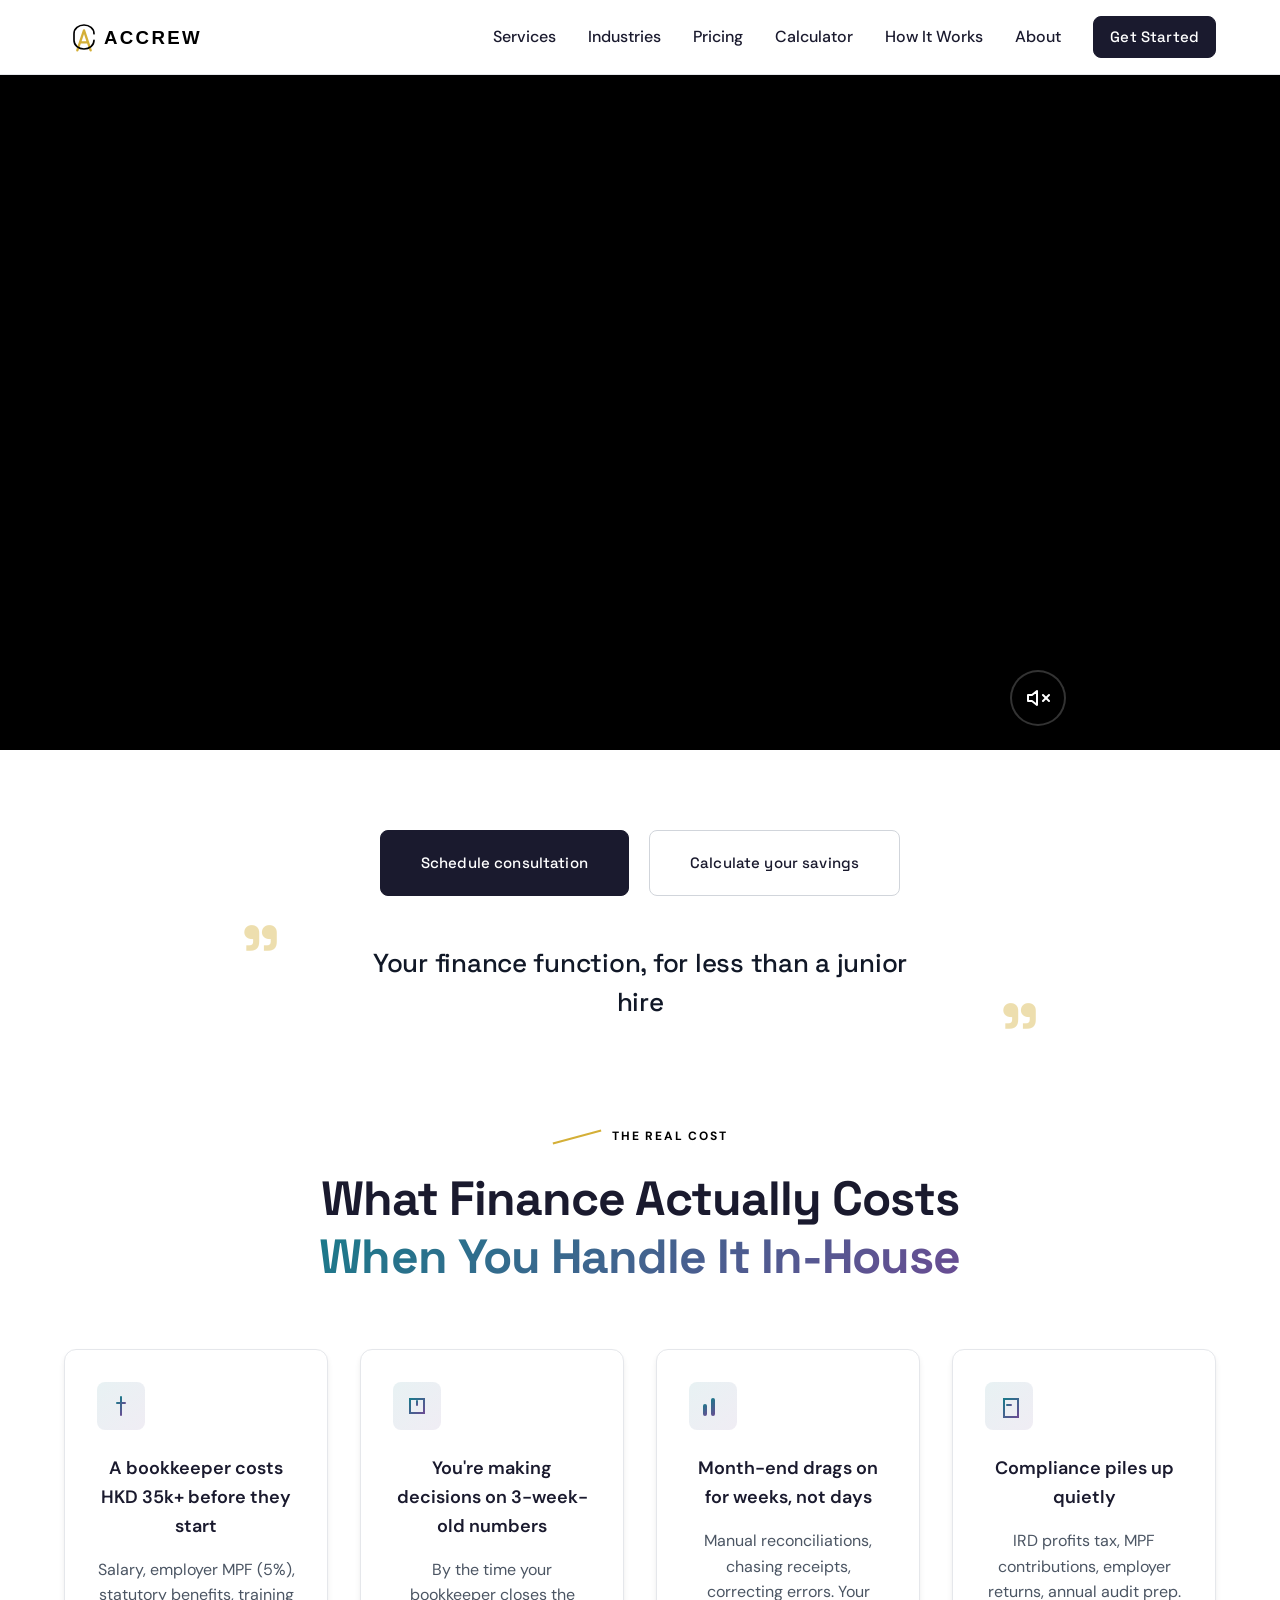
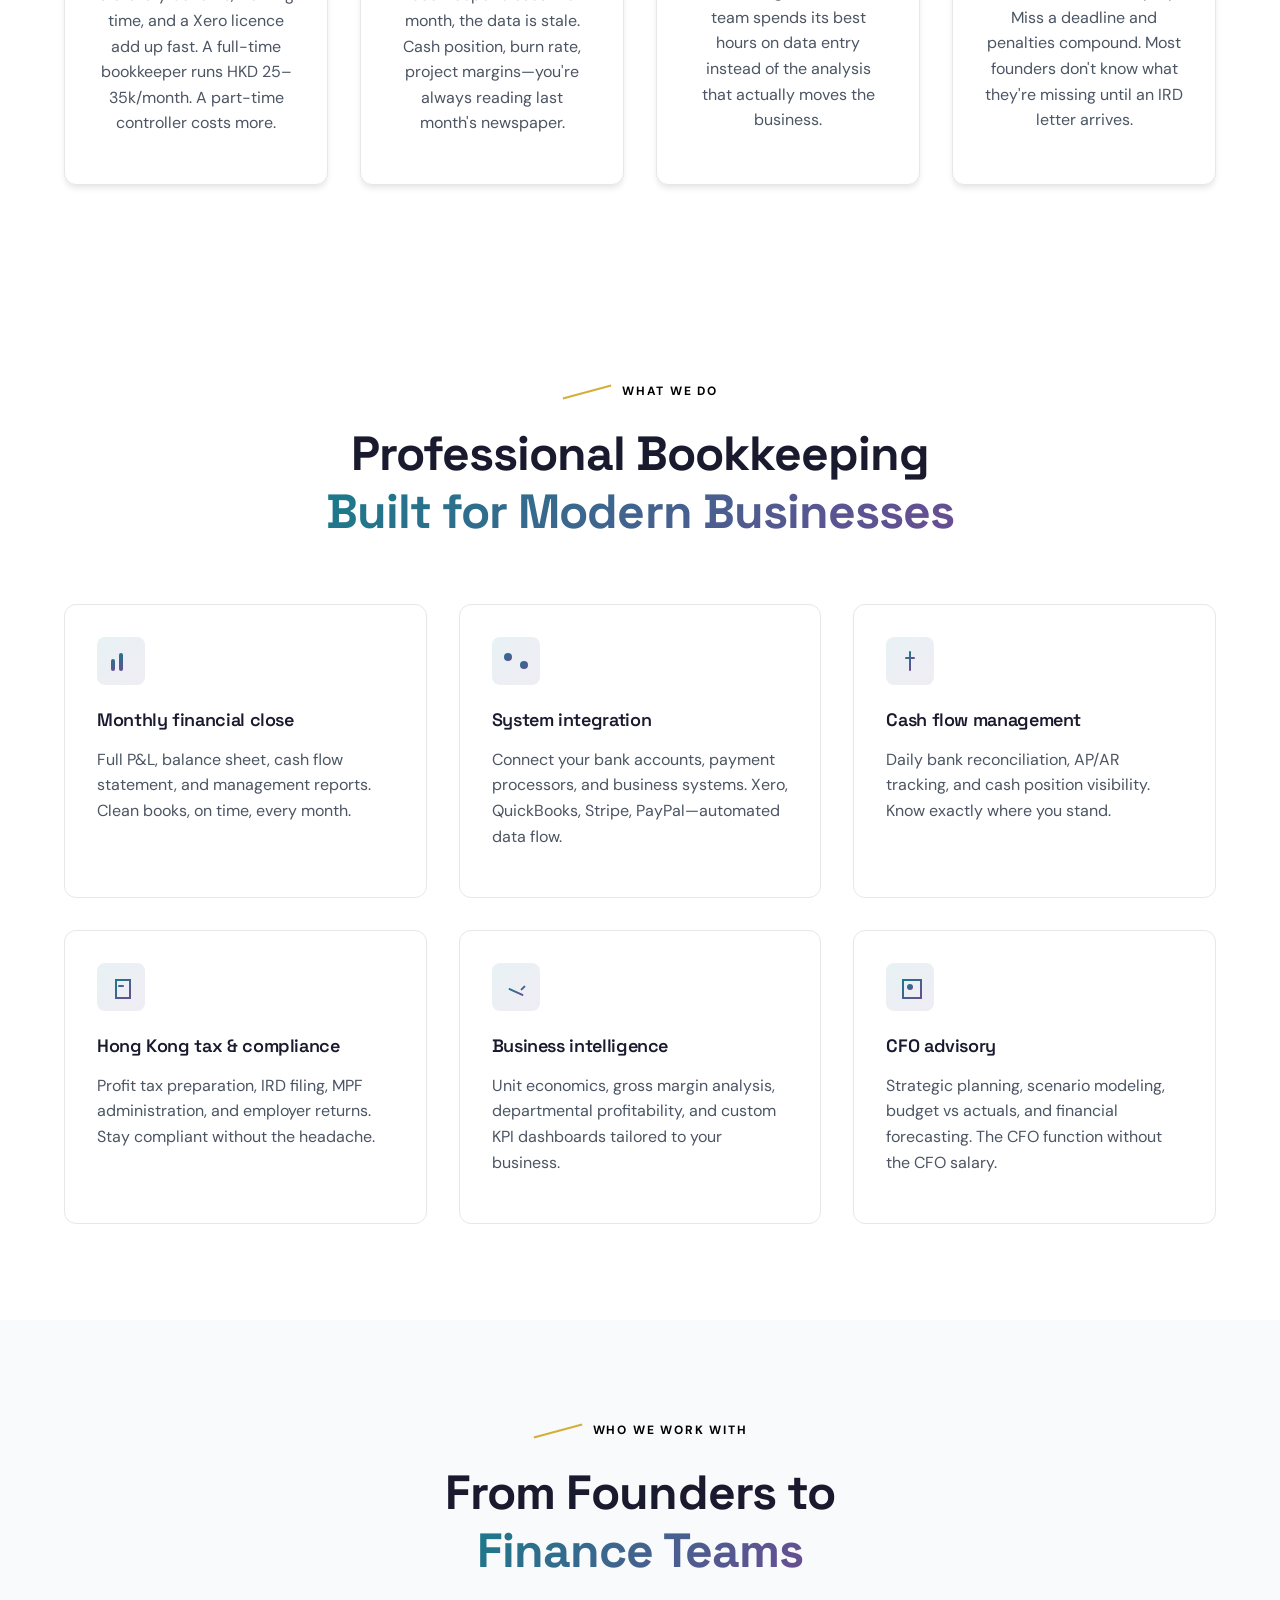
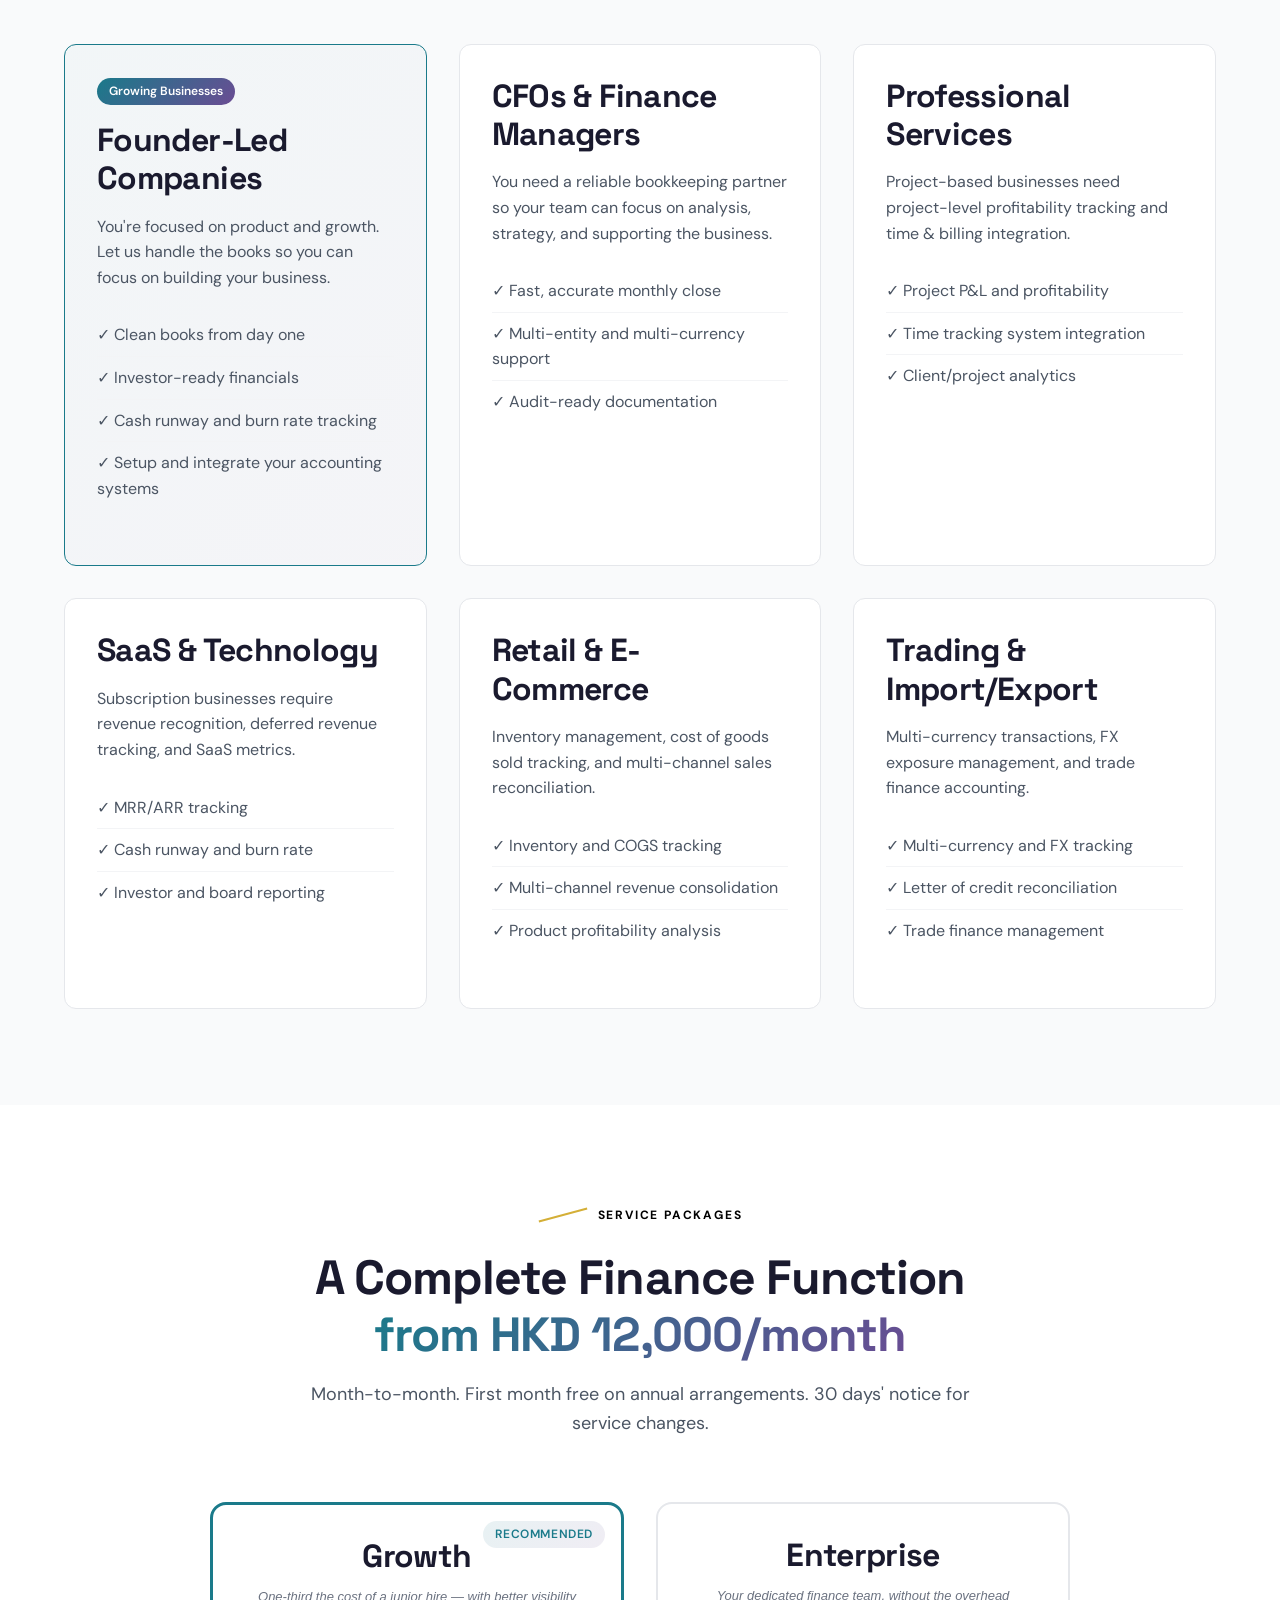
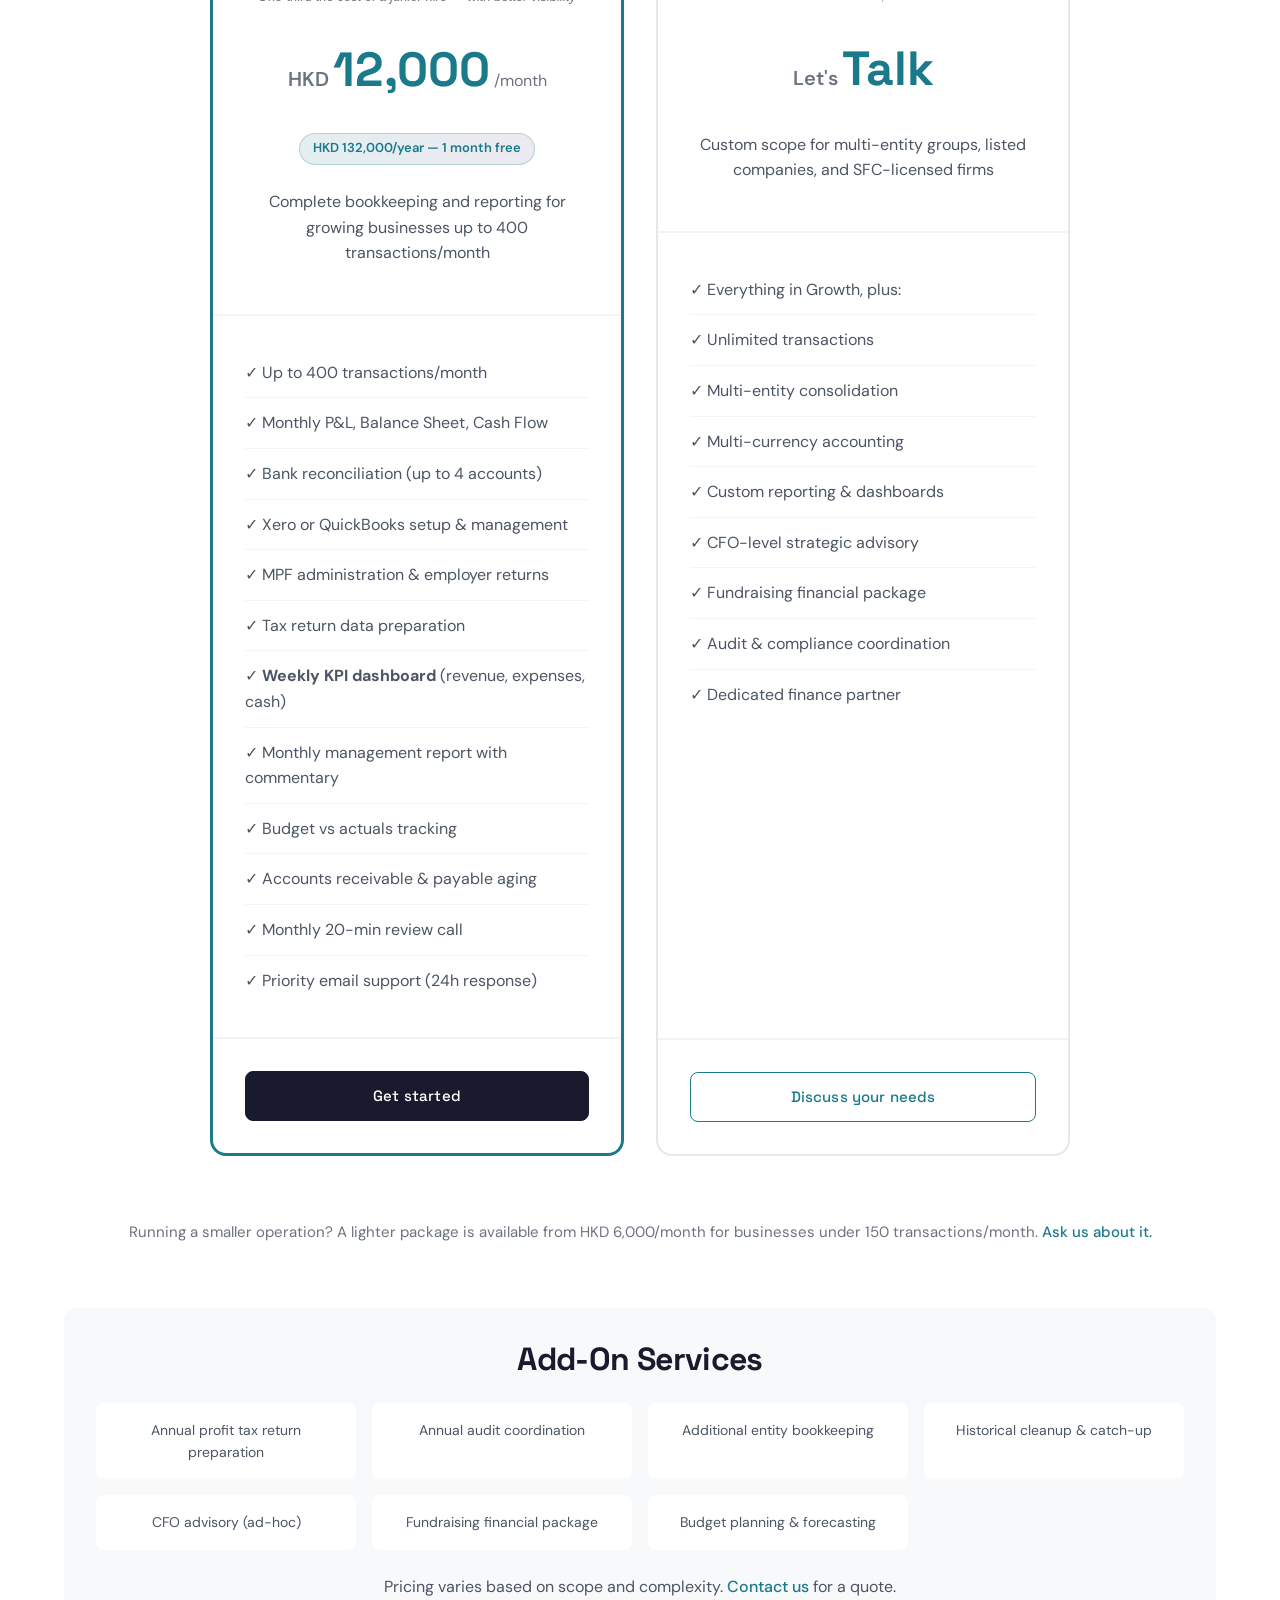
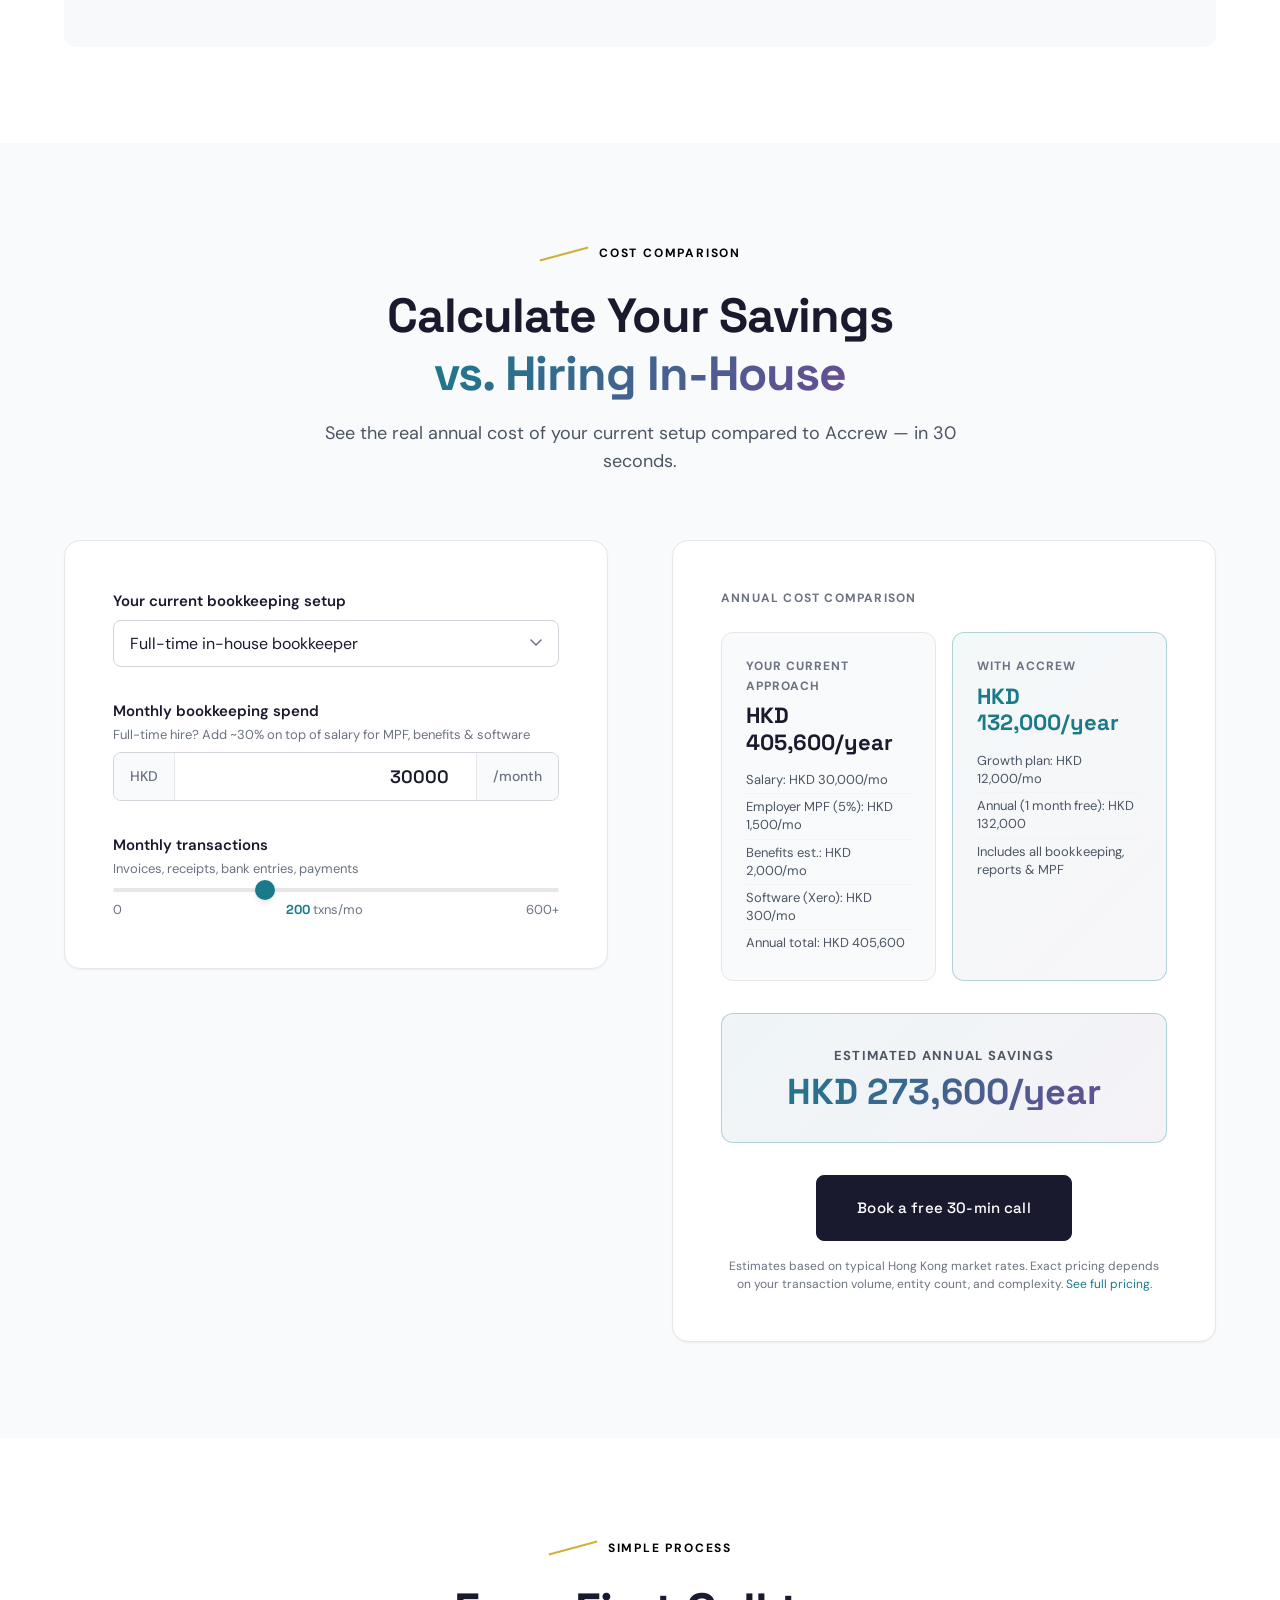
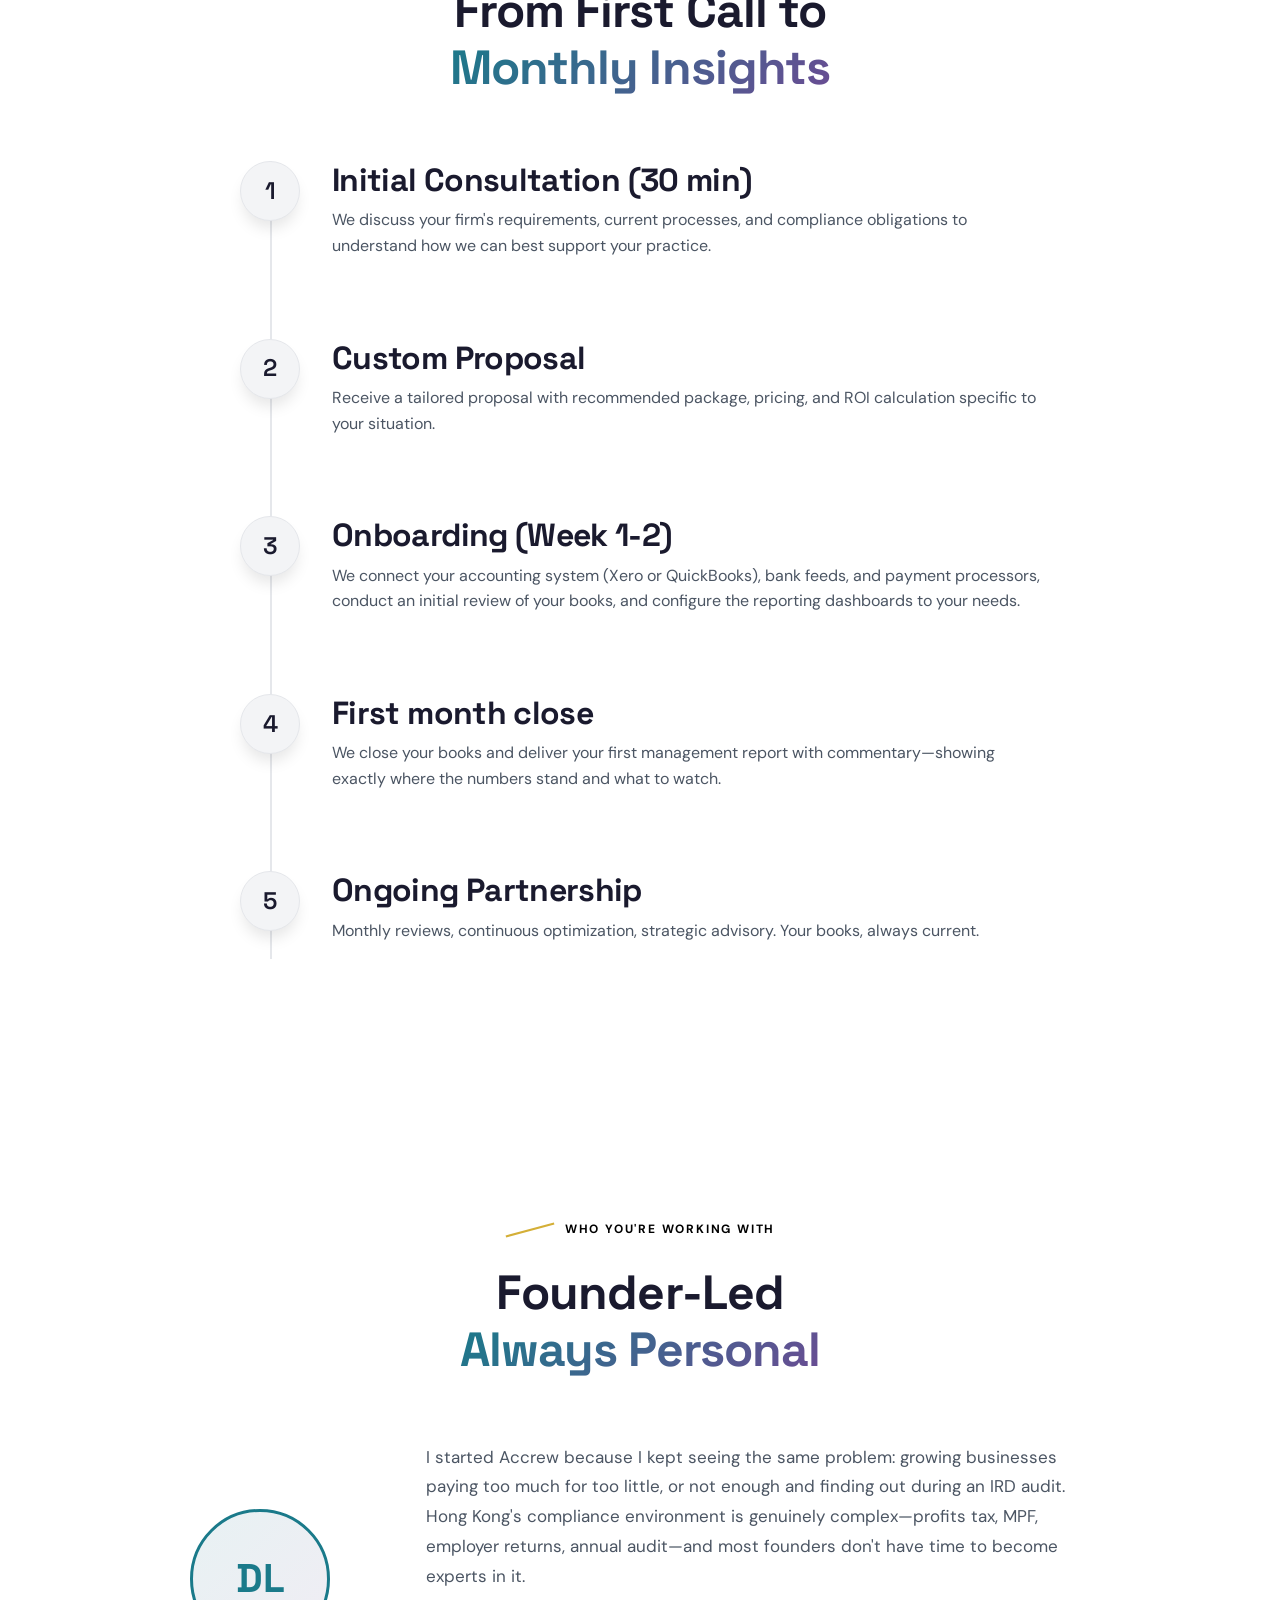
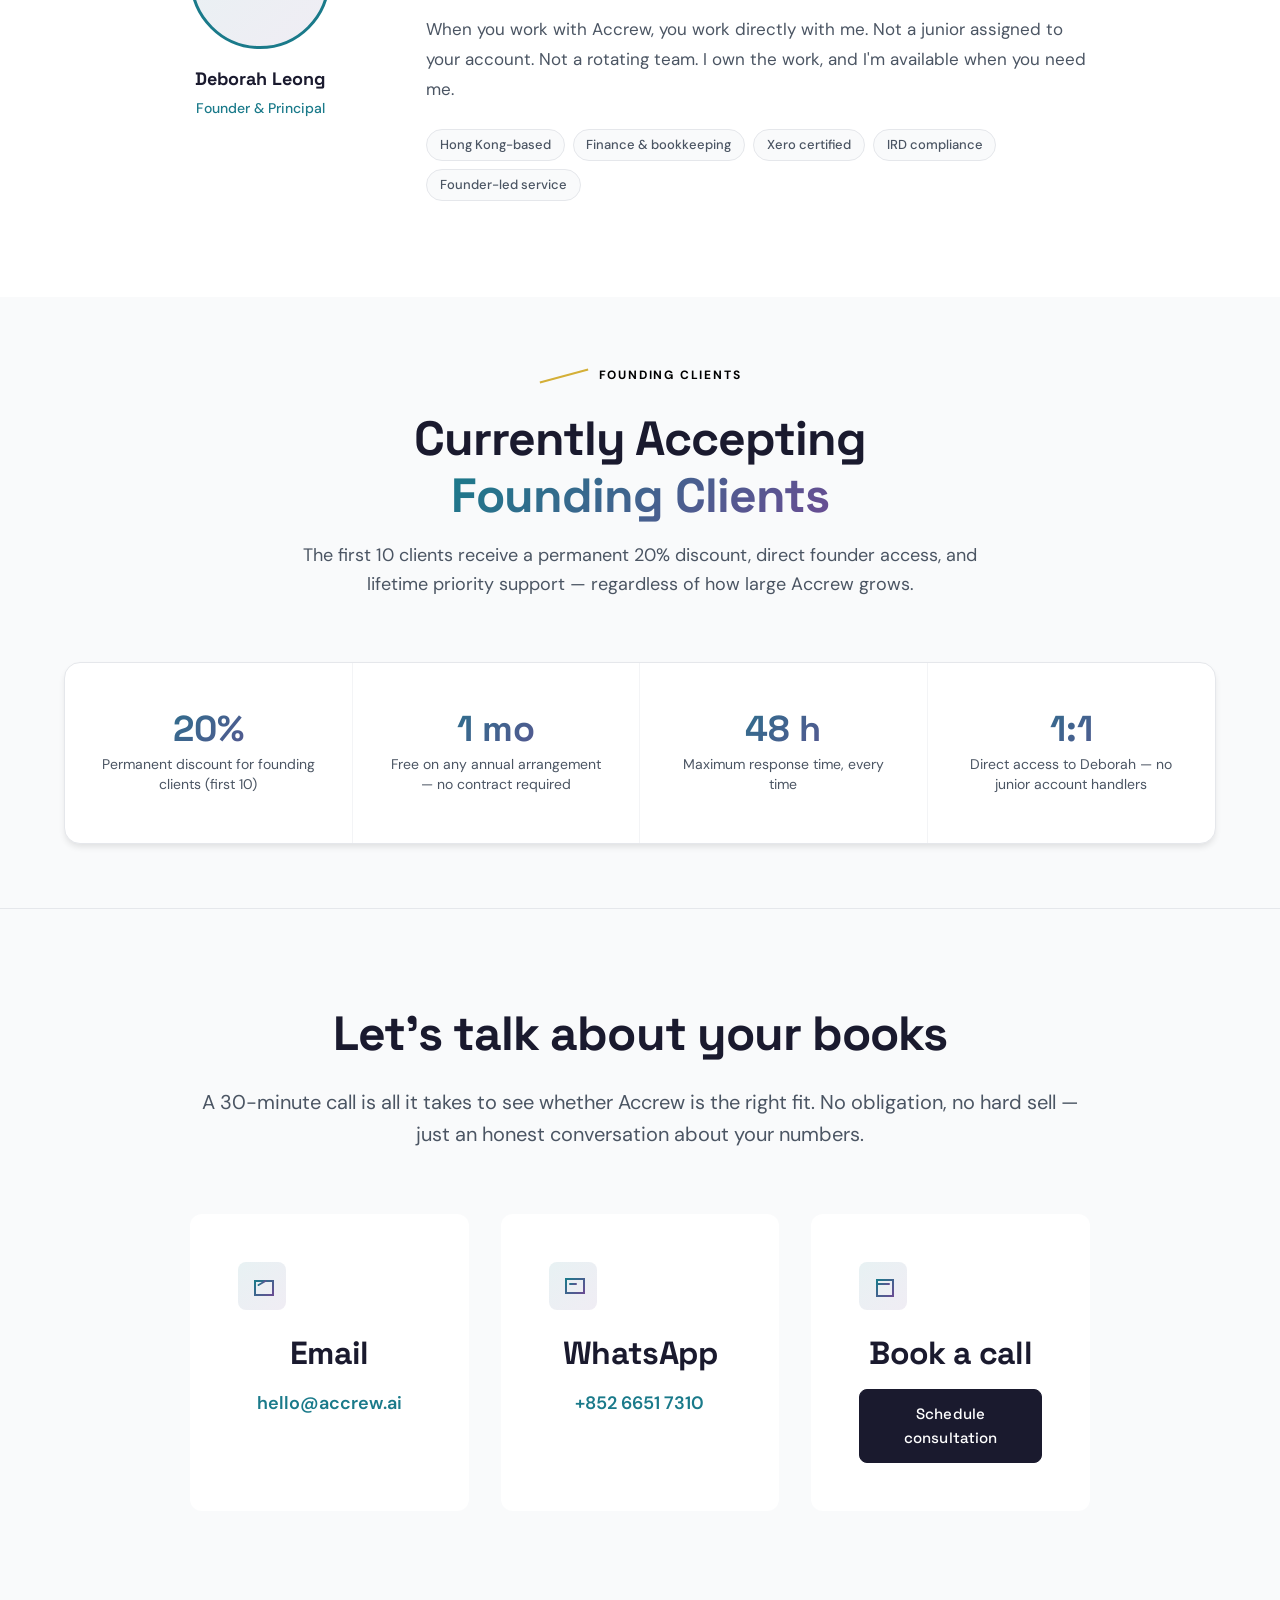
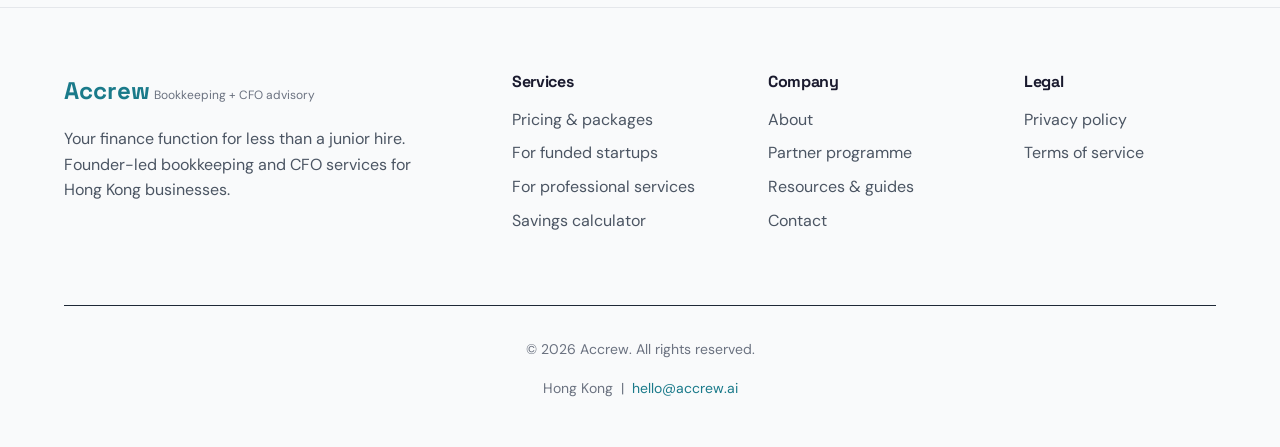
==== commit 97d4900a: "Remove Essential tier from main pricing; anchor at HKD 12,000/month - Section headline now reads "A " ====
--- a/index.html
+++ b/index.html
@@ -299,56 +299,35 @@
         <div class="container">
             <div class="section-header centered">
                 <span class="section-label">Service Packages</span>
-                <h2 class="section-title">Transparent Pricing<br><span class="gradient-text">Built Around What You Actually Need</span></h2>
-                <p class="section-subtitle">All plans are month-to-month. First month free on annual arrangements. 30 days' notice for service changes.</p>
-            </div>
-            <div class="pricing-grid">
-                <div class="pricing-card">
-                    <div class="pricing-header">
-                        <h3 class="pricing-title">Essential</h3>
-                        <p class="pricing-replaces">Replaces a part-time bookkeeper or spreadsheets</p>
-                        <div class="pricing-price">
-                            <span class="currency">HKD</span>
-                            <span class="amount">6,000</span>
-                            <span class="period">/month</span>
-                        </div>
-                        <div class="pricing-annual-badge">HKD 66,000/year — 1 month free</div>
-                        <p class="pricing-description">Core bookkeeping for small businesses with up to 150 transactions/month</p>
-                    </div>
-                    <ul class="pricing-features">
-                        <li>✓ Up to 150 transactions/month</li>
-                        <li>✓ Monthly P&L, Balance Sheet, Cash Flow</li>
-                        <li>✓ Bank reconciliation (2 accounts)</li>
-                        <li>✓ Xero or QuickBooks setup & management</li>
-                        <li>✓ MPF calculations & reminders</li>
-                        <li>✓ Tax return data preparation</li>
-                        <li>✓ Email support (48h response)</li>
-                    </ul>
-                    <div class="pricing-footer">
-                        <a href="#contact" class="btn btn-outline btn-block">Get started</a>
-                    </div>
-                </div>
+                <h2 class="section-title">A Complete Finance Function<br><span class="gradient-text">from HKD 12,000/month</span></h2>
+                <p class="section-subtitle">Month-to-month. First month free on annual arrangements. 30 days' notice for service changes.</p>
+            </div>
+            <div class="pricing-grid" style="max-width: 860px; margin-left: auto; margin-right: auto; margin-bottom: var(--spacing-2xl);">
 
                 <div class="pricing-card featured">
-                    <div class="pricing-badge">Most Popular</div>
+                    <div class="pricing-badge">Recommended</div>
                     <div class="pricing-header">
                         <h3 class="pricing-title">Growth</h3>
-                        <p class="pricing-replaces">Less than half a junior hire — with analytics included</p>
+                        <p class="pricing-replaces">One-third the cost of a junior hire — with better visibility</p>
                         <div class="pricing-price">
                             <span class="currency">HKD</span>
                             <span class="amount">12,000</span>
                             <span class="period">/month</span>
                         </div>
                         <div class="pricing-annual-badge">HKD 132,000/year — 1 month free</div>
-                        <p class="pricing-description">For businesses that need insights alongside clean books</p>
+                        <p class="pricing-description">Complete bookkeeping and reporting for growing businesses up to 400 transactions/month</p>
                     </div>
                     <ul class="pricing-features">
                         <li>✓ Up to 400 transactions/month</li>
-                        <li>✓ Everything in Essential, plus:</li>
+                        <li>✓ Monthly P&L, Balance Sheet, Cash Flow</li>
+                        <li>✓ Bank reconciliation (up to 4 accounts)</li>
+                        <li>✓ Xero or QuickBooks setup &amp; management</li>
+                        <li>✓ MPF administration &amp; employer returns</li>
+                        <li>✓ Tax return data preparation</li>
                         <li>✓ <strong>Weekly KPI dashboard</strong> (revenue, expenses, cash)</li>
                         <li>✓ Monthly management report with commentary</li>
                         <li>✓ Budget vs actuals tracking</li>
-                        <li>✓ Accounts receivable & payable aging</li>
+                        <li>✓ Accounts receivable &amp; payable aging</li>
                         <li>✓ Monthly 20-min review call</li>
                         <li>✓ Priority email support (24h response)</li>
                     </ul>
@@ -368,30 +347,35 @@
                         <p class="pricing-description">Custom scope for multi-entity groups, listed companies, and SFC-licensed firms</p>
                     </div>
                     <ul class="pricing-features">
+                        <li>✓ Everything in Growth, plus:</li>
                         <li>✓ Unlimited transactions</li>
                         <li>✓ Multi-entity consolidation</li>
                         <li>✓ Multi-currency accounting</li>
-                        <li>✓ Custom reporting & dashboards</li>
+                        <li>✓ Custom reporting &amp; dashboards</li>
                         <li>✓ CFO-level strategic advisory</li>
                         <li>✓ Fundraising financial package</li>
-                        <li>✓ Audit & compliance coordination</li>
+                        <li>✓ Audit &amp; compliance coordination</li>
                         <li>✓ Dedicated finance partner</li>
                     </ul>
                     <div class="pricing-footer">
                         <a href="#contact" class="btn btn-outline btn-block">Discuss your needs</a>
                     </div>
                 </div>
-            </div>
+
+            </div>
+            <p style="text-align: center; margin-bottom: var(--spacing-2xl); font-size: 0.9375rem; color: var(--text-muted);">
+                Running a smaller operation? A lighter package is available from HKD 6,000/month for businesses under 150 transactions/month. <a href="#contact" style="color: var(--primary-color); font-weight: 500;">Ask us about it.</a>
+            </p>
             <div class="pricing-addons">
                 <h3>Add-On Services</h3>
                 <div class="addons-grid">
                     <div class="addon">Annual profit tax return preparation</div>
                     <div class="addon">Annual audit coordination</div>
                     <div class="addon">Additional entity bookkeeping</div>
-                    <div class="addon">Historical cleanup & catch-up</div>
+                    <div class="addon">Historical cleanup &amp; catch-up</div>
                     <div class="addon">CFO advisory (ad-hoc)</div>
                     <div class="addon">Fundraising financial package</div>
-                    <div class="addon">Budget planning & forecasting</div>
+                    <div class="addon">Budget planning &amp; forecasting</div>
                 </div>
                 <p style="text-align: center; margin-top: 1.5rem; color: var(--text-secondary);">
                     Pricing varies based on scope and complexity. <a href="#contact" style="color: var(--primary-color); font-weight: 500;">Contact us</a> for a quote.
--- a/css/style.css
+++ b/css/style.css
@@ -757,7 +757,6 @@
 .pricing-card.featured {
   border-color: var(--primary-color);
   border-width: 3px;
-  transform: scale(1.05);
 }
 
 .pricing-badge {
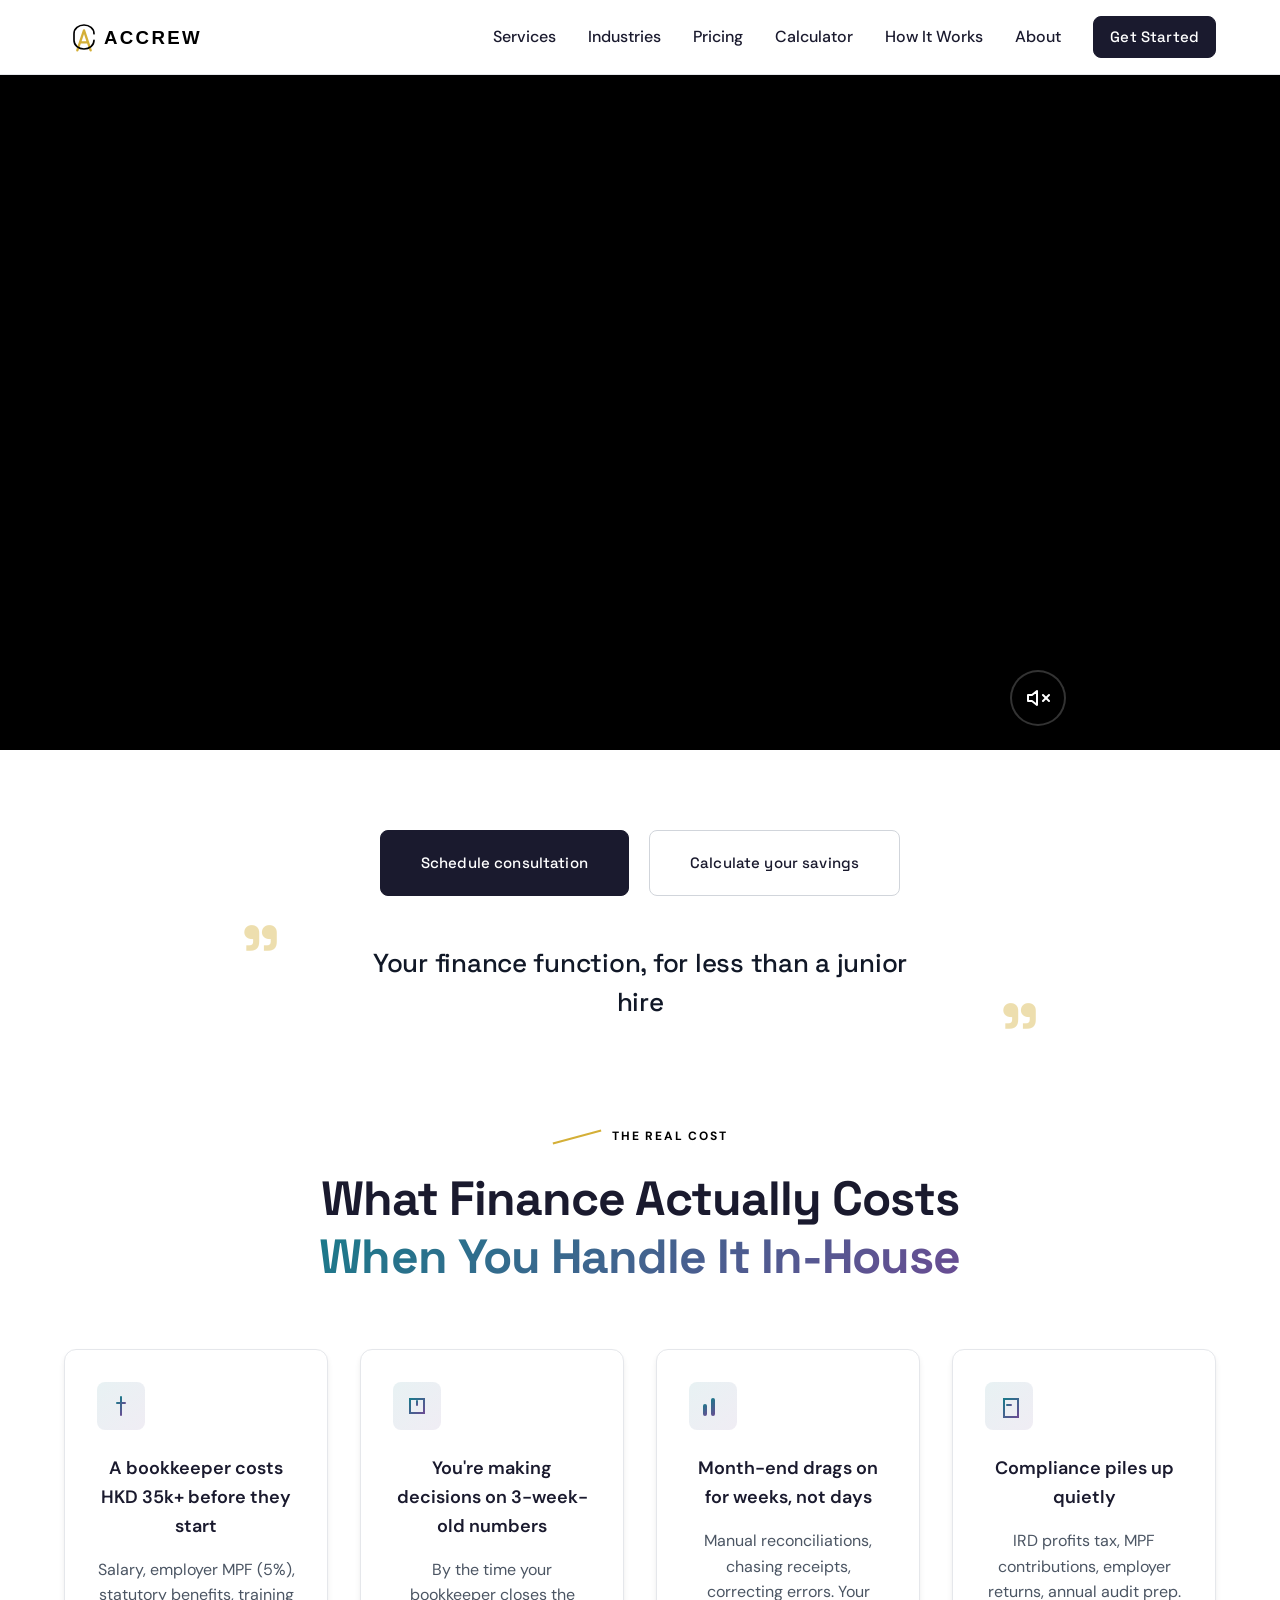
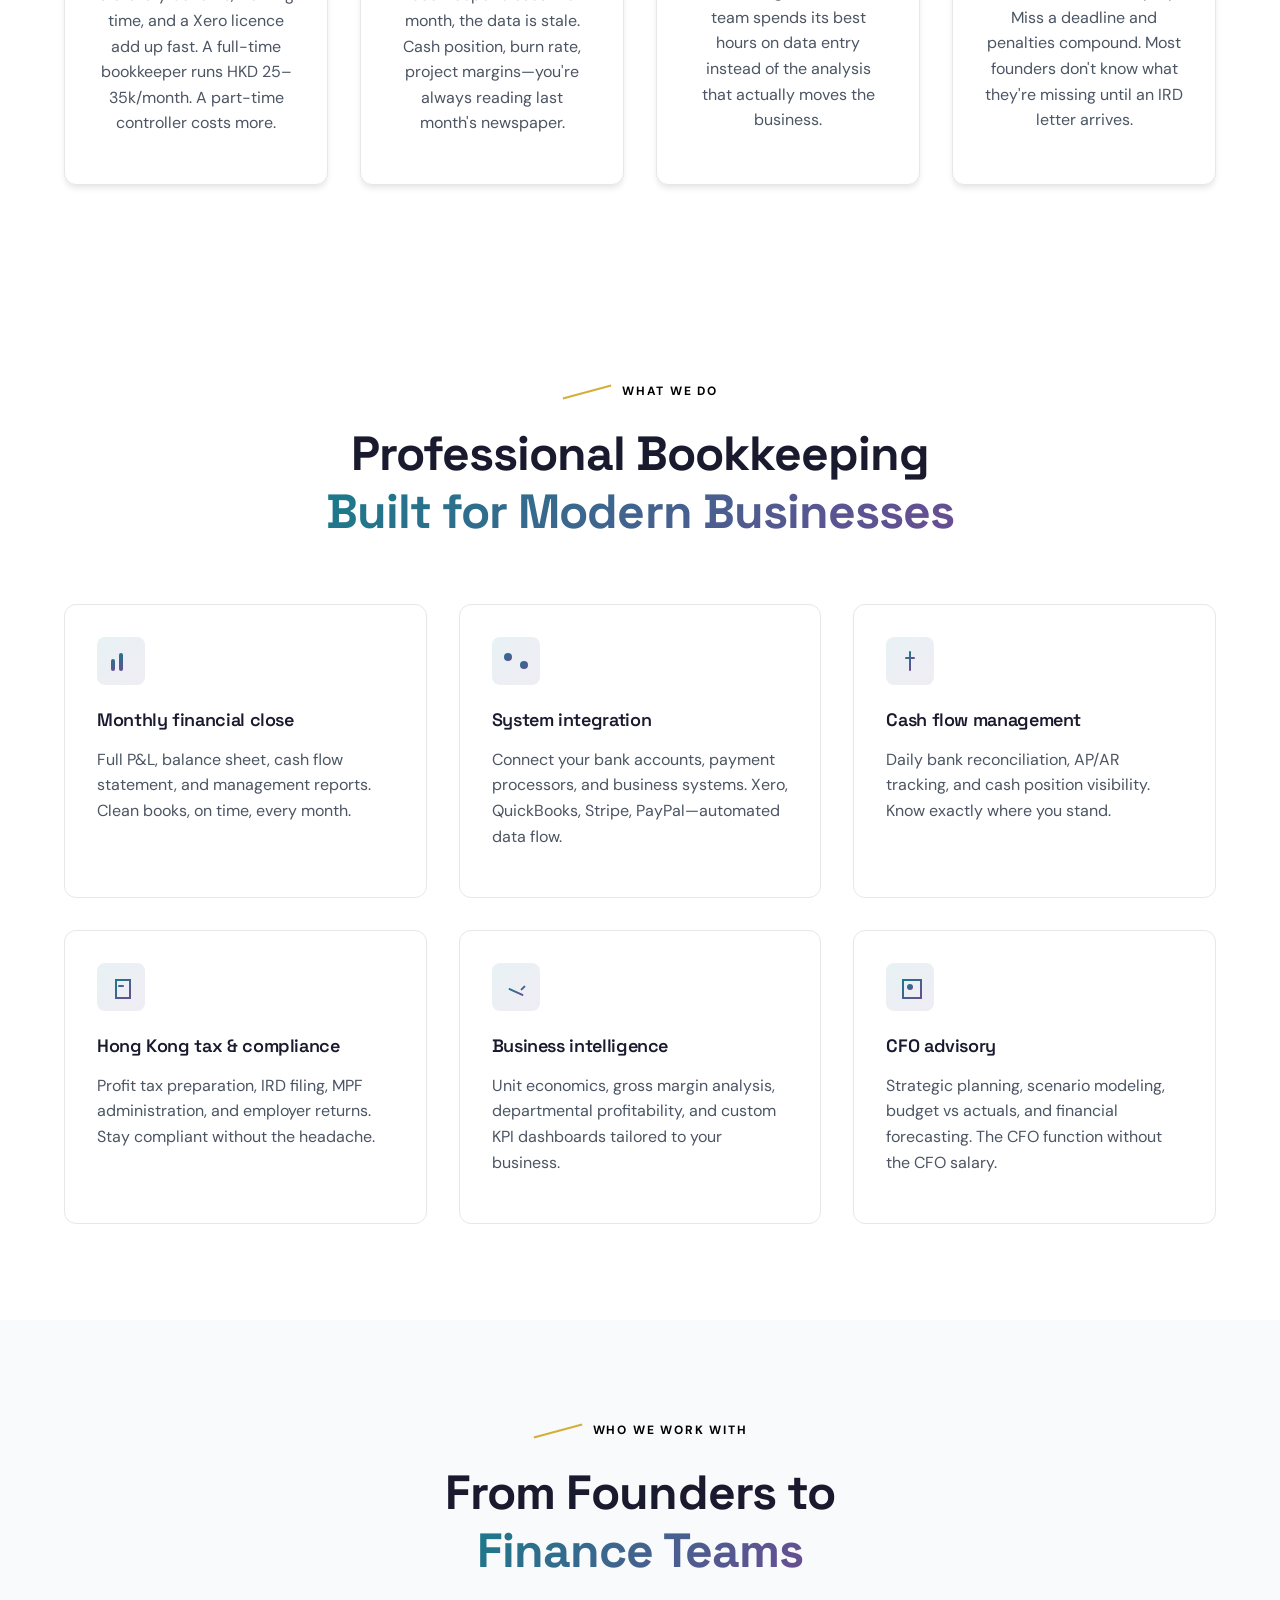
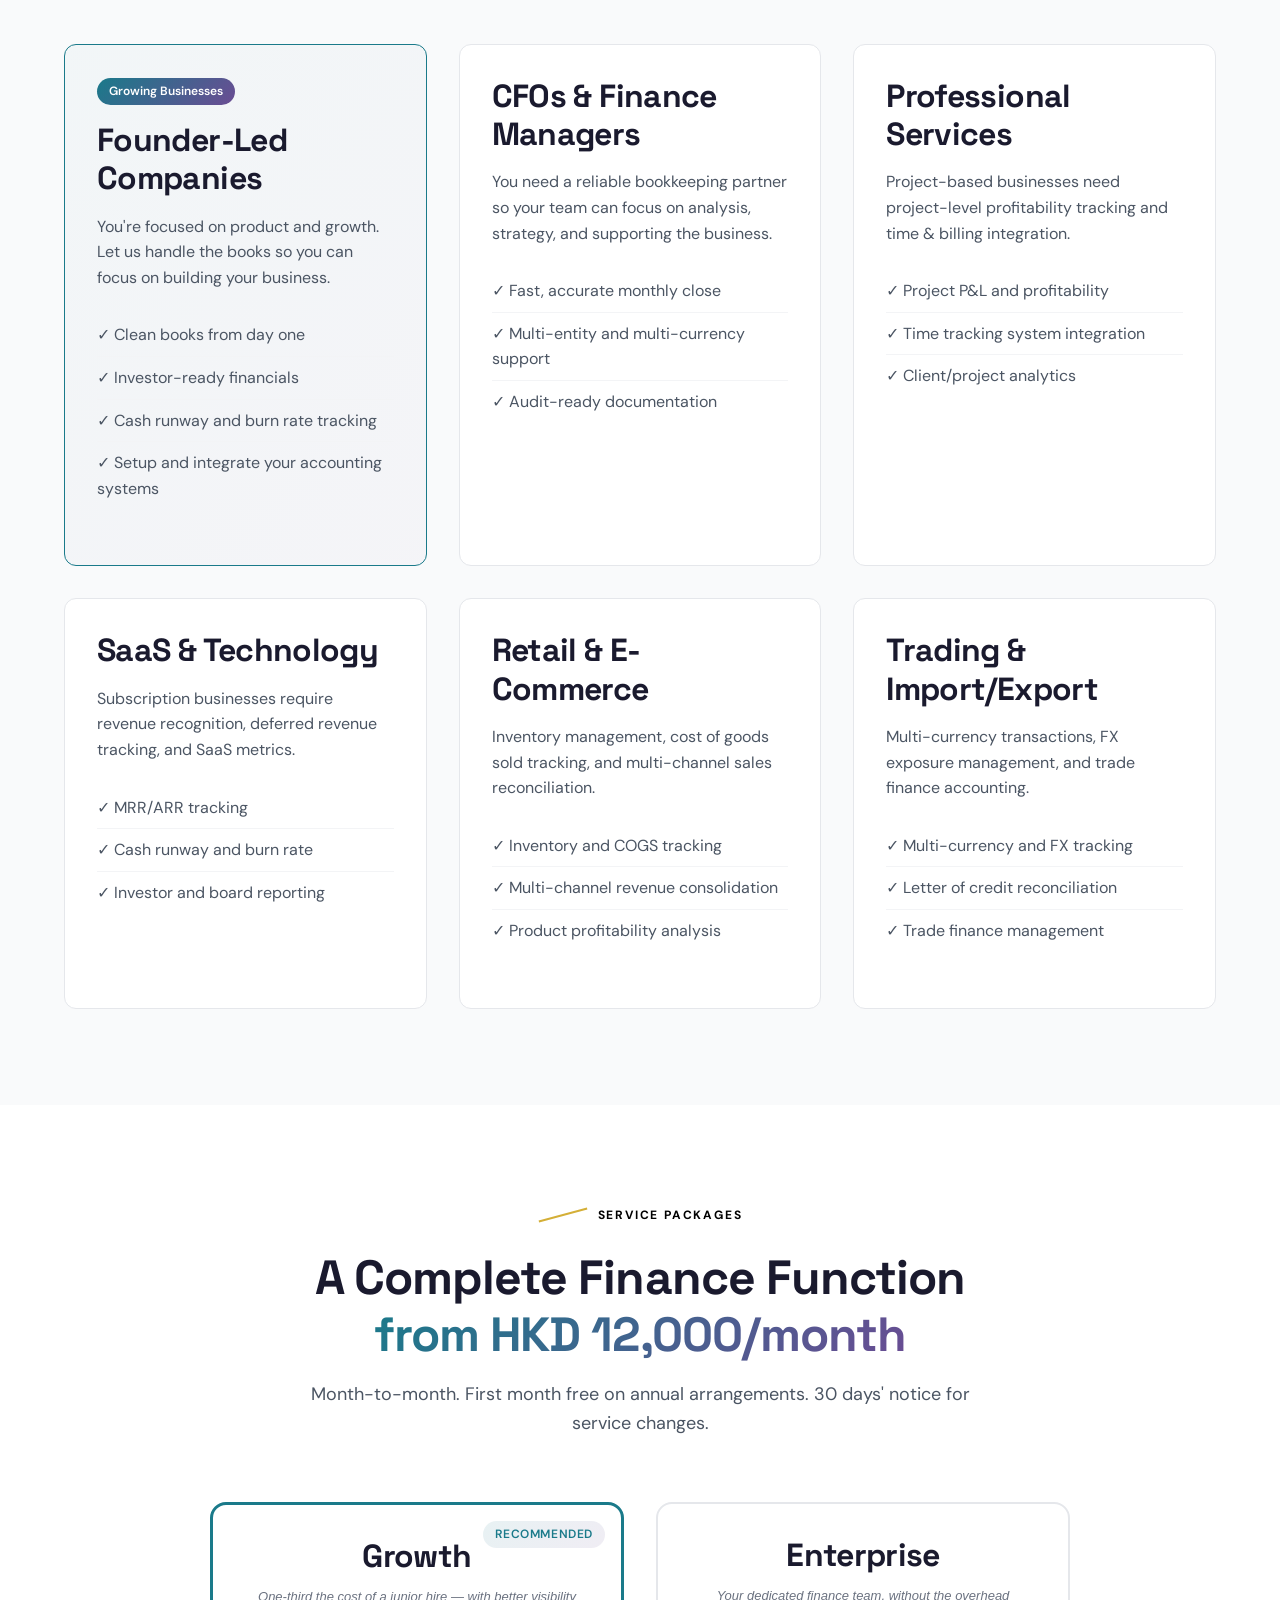
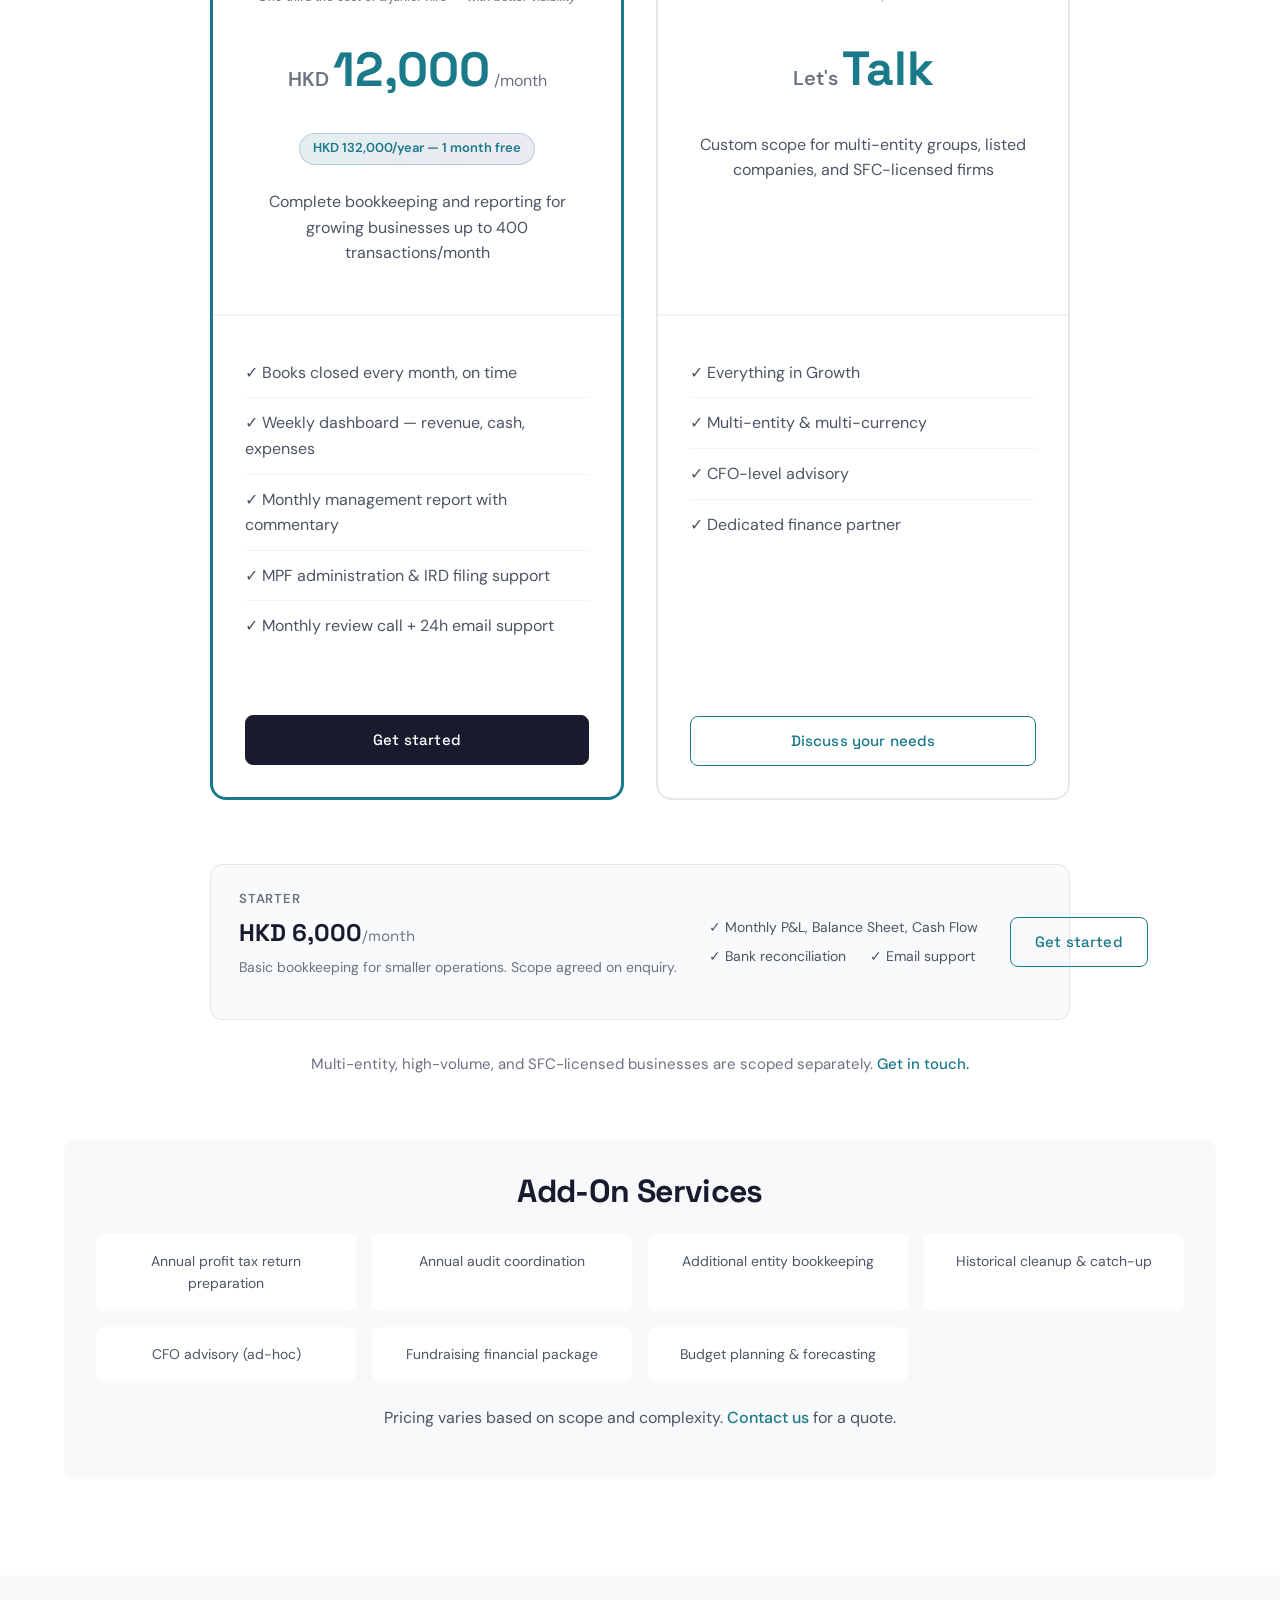
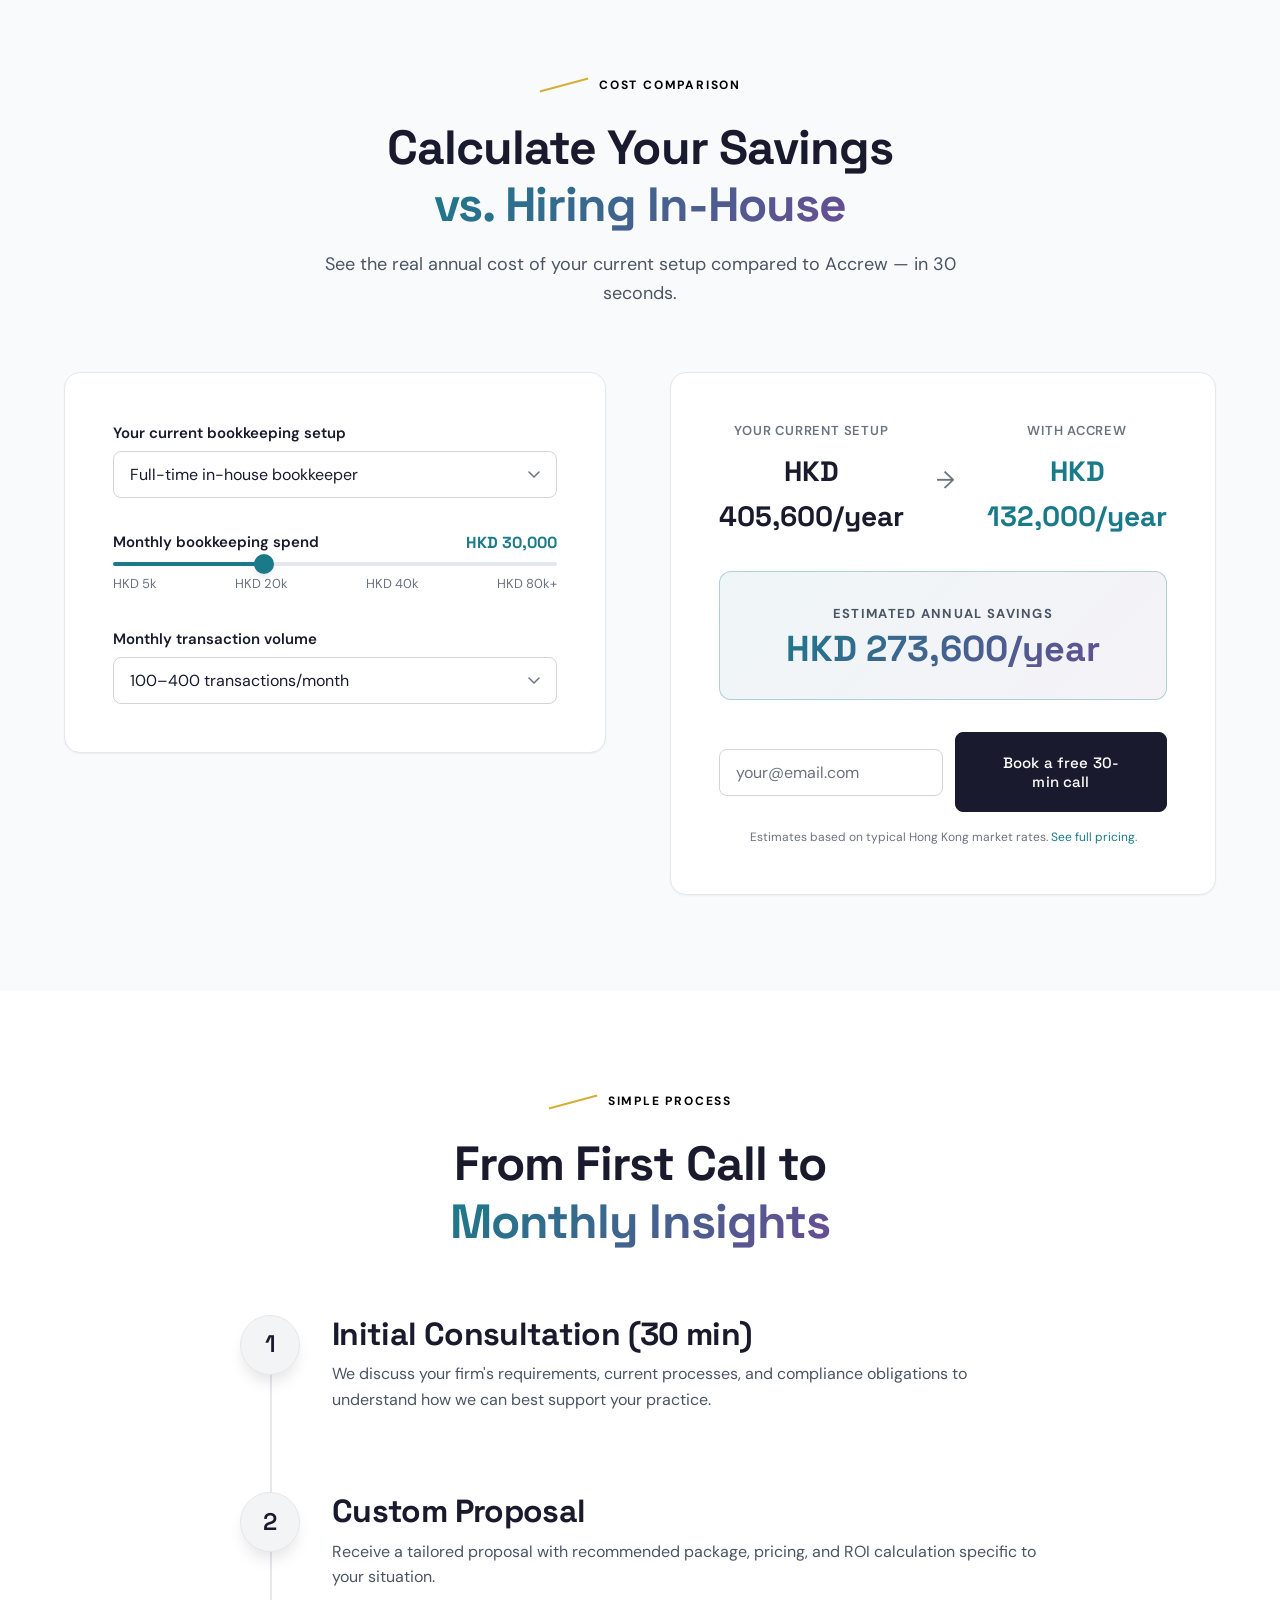
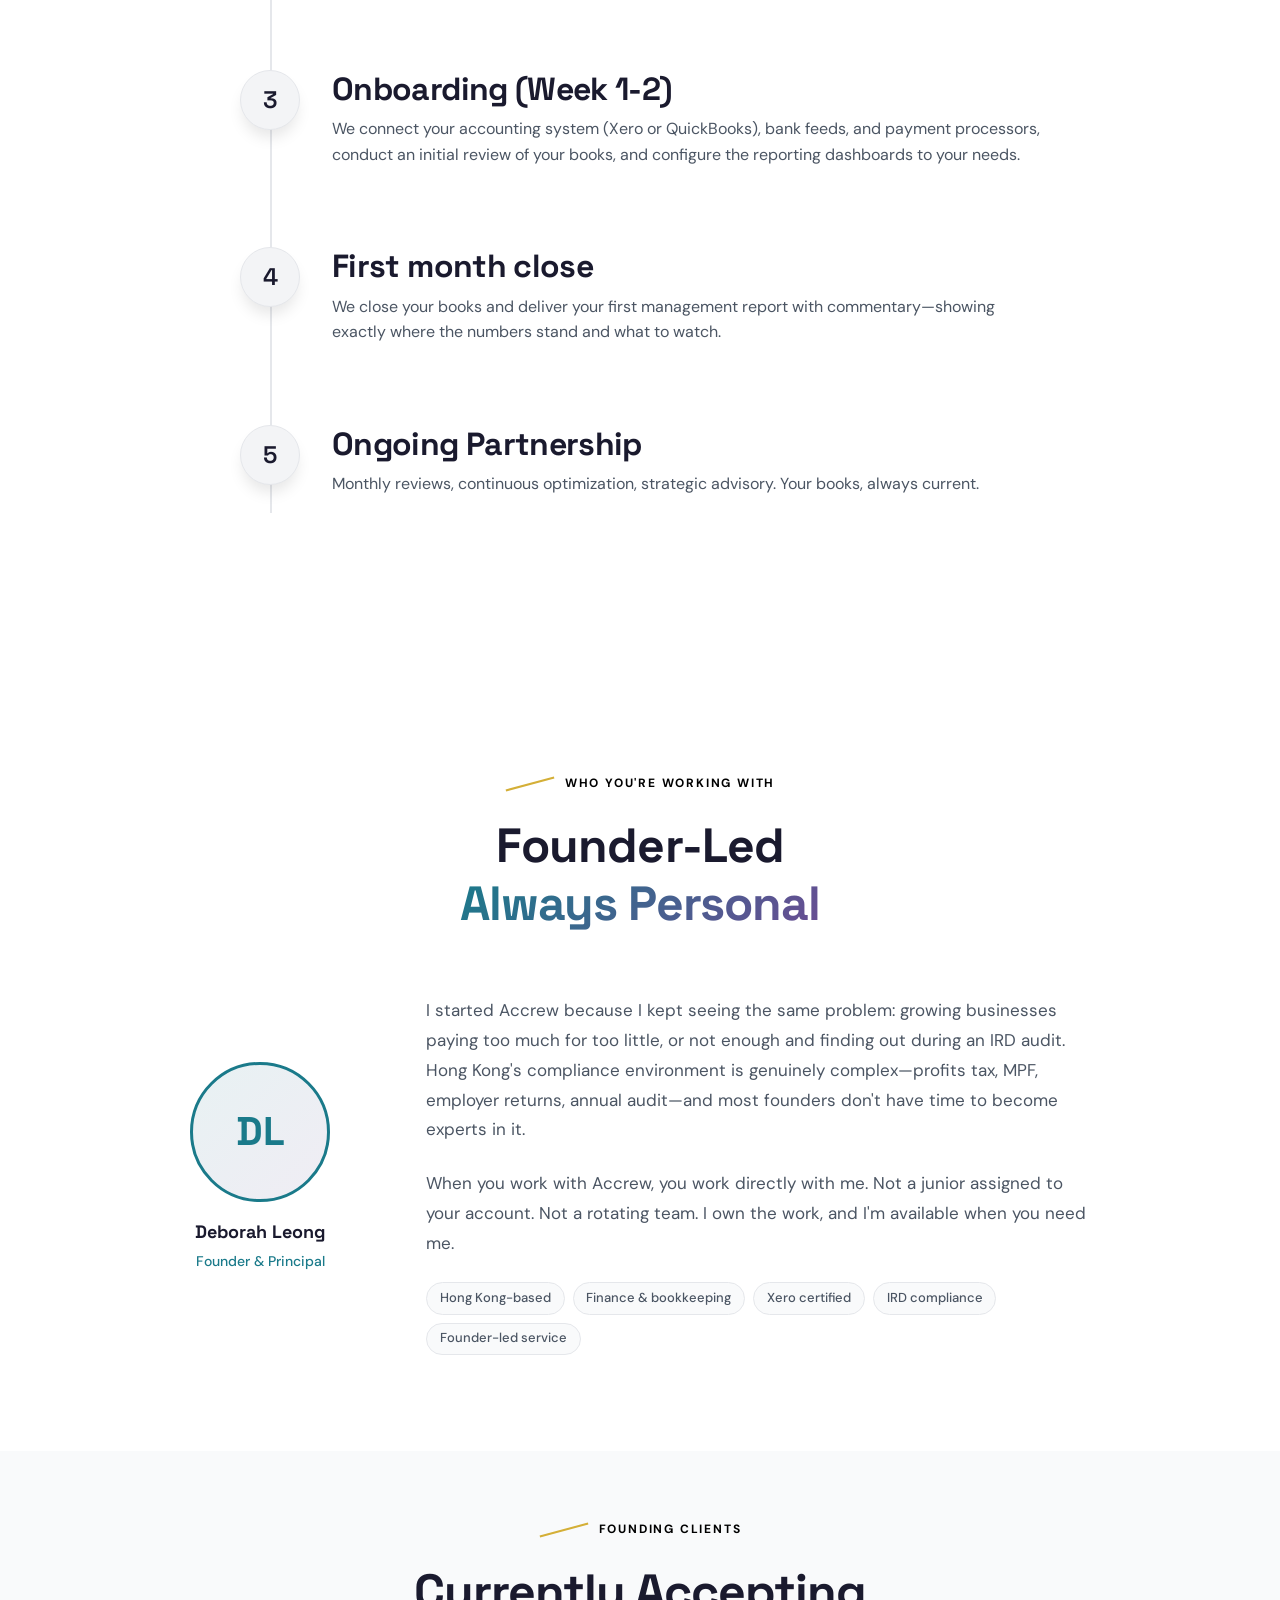
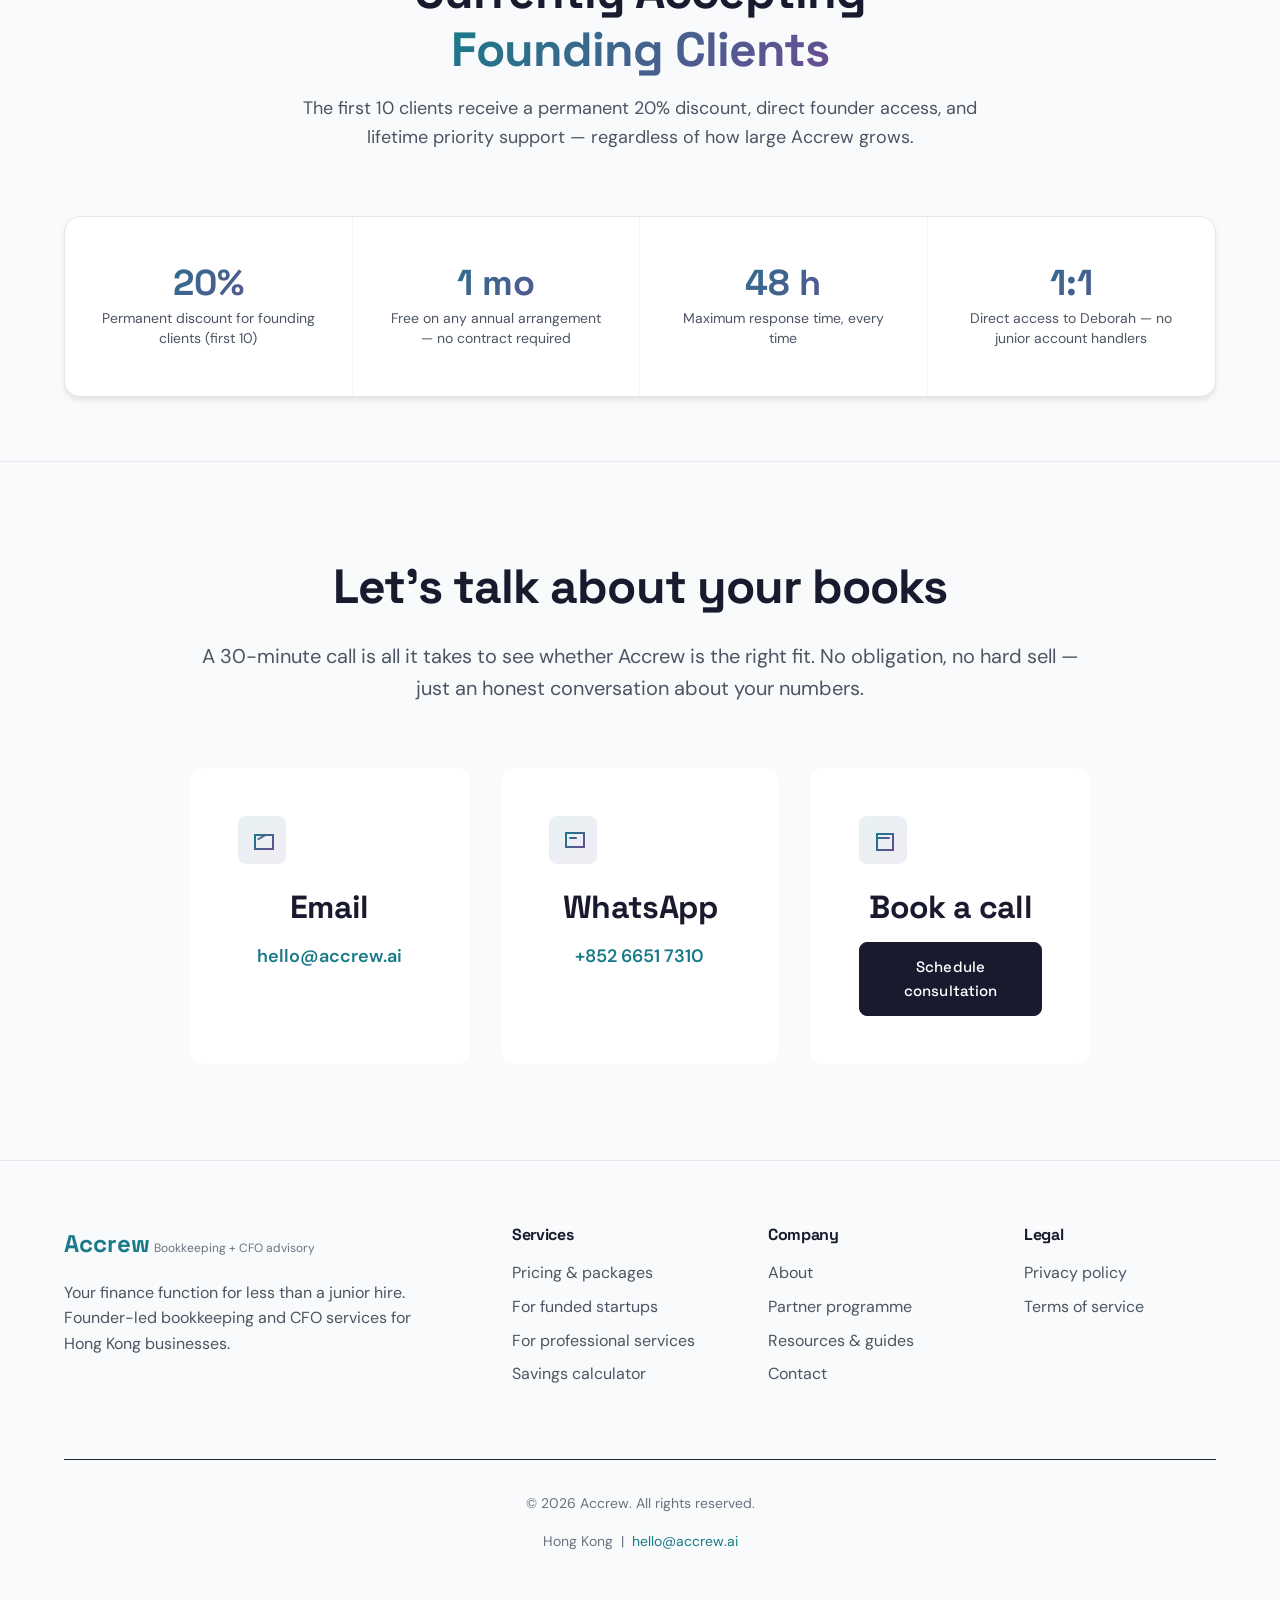
==== commit b8feda5a: "Calculator slider, pricing polish, guide page updates - Monthly spend: text input → range slider (HK" ====
--- a/index.html
+++ b/index.html
@@ -7,14 +7,14 @@
     <!-- Primary Meta Tags -->
     <title>Accrew | A Finance Function for Less Than a Junior Hire | Hong Kong</title>
     <meta name="title" content="Accrew | A Finance Function for Less Than a Junior Hire | Hong Kong">
-    <meta name="description" content="Skip the HKD 35k/month full-time hire. Accrew delivers a complete bookkeeping and CFO-advisory function for Hong Kong businesses from HKD 6,000/month. First month free.">
+    <meta name="description" content="Skip the HKD 35k/month full-time hire. Accrew delivers a complete bookkeeping and CFO-advisory function for Hong Kong businesses from HKD 12,000/month. First month free.">
     <meta name="keywords" content="hong kong bookkeeping, outsourced CFO hong kong, bookkeeping cost hong kong, xero bookkeeper hong kong, startup accounting hong kong, SME finance function, profits tax filing hong kong, monthly close hong kong">
 
     <!-- Open Graph / Facebook -->
     <meta property="og:type" content="website">
     <meta property="og:url" content="https://accrew.ai/">
     <meta property="og:title" content="Accrew | A Finance Function for Less Than a Junior Hire">
-    <meta property="og:description" content="Skip the HKD 35k/month full-time hire. Complete bookkeeping and CFO-advisory for Hong Kong businesses from HKD 6,000/month. First month free.">
+    <meta property="og:description" content="Skip the HKD 35k/month full-time hire. Complete bookkeeping and CFO-advisory for Hong Kong businesses from HKD 12,000/month. First month free.">
     <meta property="og:image" content="https://accrew.ai/og-image.png">
     <meta property="og:site_name" content="Accrew">
     <meta property="og:locale" content="en_HK">
@@ -23,7 +23,7 @@
     <meta property="twitter:card" content="summary_large_image">
     <meta property="twitter:url" content="https://accrew.ai/">
     <meta property="twitter:title" content="Accrew | A Finance Function for Less Than a Junior Hire">
-    <meta property="twitter:description" content="Skip the HKD 35k/month full-time hire. Complete bookkeeping and CFO-advisory from HKD 6,000/month. First month free.">
+    <meta property="twitter:description" content="Skip the HKD 35k/month full-time hire. Complete bookkeeping and CFO-advisory from HKD 12,000/month. First month free.">
     <meta property="twitter:image" content="https://accrew.ai/og-image.png">
 
     <!-- Canonical URL -->
@@ -42,6 +42,7 @@
     <link rel="icon" type="image/png" sizes="32x32" href="favicon-32x32.png">
     <link rel="icon" type="image/png" sizes="16x16" href="favicon-16x16.png">
     <link rel="apple-touch-icon" sizes="180x180" href="apple-touch-icon.png">
+
 </head>
 <body>
     <!-- Navigation -->
@@ -318,18 +319,11 @@
                         <p class="pricing-description">Complete bookkeeping and reporting for growing businesses up to 400 transactions/month</p>
                     </div>
                     <ul class="pricing-features">
-                        <li>✓ Up to 400 transactions/month</li>
-                        <li>✓ Monthly P&L, Balance Sheet, Cash Flow</li>
-                        <li>✓ Bank reconciliation (up to 4 accounts)</li>
-                        <li>✓ Xero or QuickBooks setup &amp; management</li>
-                        <li>✓ MPF administration &amp; employer returns</li>
-                        <li>✓ Tax return data preparation</li>
-                        <li>✓ <strong>Weekly KPI dashboard</strong> (revenue, expenses, cash)</li>
+                        <li>✓ Books closed every month, on time</li>
+                        <li>✓ Weekly dashboard — revenue, cash, expenses</li>
                         <li>✓ Monthly management report with commentary</li>
-                        <li>✓ Budget vs actuals tracking</li>
-                        <li>✓ Accounts receivable &amp; payable aging</li>
-                        <li>✓ Monthly 20-min review call</li>
-                        <li>✓ Priority email support (24h response)</li>
+                        <li>✓ MPF administration &amp; IRD filing support</li>
+                        <li>✓ Monthly review call + 24h email support</li>
                     </ul>
                     <div class="pricing-footer">
                         <a href="#contact" class="btn btn-primary btn-block">Get started</a>
@@ -347,14 +341,9 @@
                         <p class="pricing-description">Custom scope for multi-entity groups, listed companies, and SFC-licensed firms</p>
                     </div>
                     <ul class="pricing-features">
-                        <li>✓ Everything in Growth, plus:</li>
-                        <li>✓ Unlimited transactions</li>
-                        <li>✓ Multi-entity consolidation</li>
-                        <li>✓ Multi-currency accounting</li>
-                        <li>✓ Custom reporting &amp; dashboards</li>
-                        <li>✓ CFO-level strategic advisory</li>
-                        <li>✓ Fundraising financial package</li>
-                        <li>✓ Audit &amp; compliance coordination</li>
+                        <li>✓ Everything in Growth</li>
+                        <li>✓ Multi-entity &amp; multi-currency</li>
+                        <li>✓ CFO-level advisory</li>
                         <li>✓ Dedicated finance partner</li>
                     </ul>
                     <div class="pricing-footer">
@@ -363,8 +352,26 @@
                 </div>
 
             </div>
-            <p style="text-align: center; margin-bottom: var(--spacing-2xl); font-size: 0.9375rem; color: var(--text-muted);">
-                Running a smaller operation? A lighter package is available from HKD 6,000/month for businesses under 150 transactions/month. <a href="#contact" style="color: var(--primary-color); font-weight: 500;">Ask us about it.</a>
+
+            <!-- Starter tier — visible but subordinate -->
+            <div class="pricing-starter">
+                <div class="pricing-starter-left">
+                    <div class="pricing-starter-name">Starter</div>
+                    <div class="pricing-starter-price">HKD 6,000<span>/month</span></div>
+                    <p class="pricing-starter-desc">Basic bookkeeping for smaller operations. Scope agreed on enquiry.</p>
+                </div>
+                <ul class="pricing-starter-features">
+                    <li>✓ Monthly P&amp;L, Balance Sheet, Cash Flow</li>
+                    <li>✓ Bank reconciliation</li>
+                    <li>✓ Email support</li>
+                </ul>
+                <div class="pricing-starter-cta">
+                    <a href="#contact" class="btn btn-outline">Get started</a>
+                </div>
+            </div>
+
+            <p style="text-align: center; margin-top: var(--spacing-lg); margin-bottom: var(--spacing-2xl); font-size: 0.9375rem; color: var(--text-muted);">
+                Multi-entity, high-volume, and SFC-licensed businesses are scoped separately. <a href="#contact" style="color: var(--primary-color); font-weight: 500;">Get in touch.</a>
             </p>
             <div class="pricing-addons">
                 <h3>Add-On Services</h3>
@@ -407,43 +414,40 @@
                     <div class="calc-group" id="salaryGroup">
                         <label class="calc-label" for="calcSalary">
                             Monthly bookkeeping spend
-                            <span class="calc-hint">Full-time hire? Add ~30% on top of salary for MPF, benefits &amp; software</span>
-                        </label>
-                        <div class="calc-input-wrap">
-                            <span class="calc-prefix">HKD</span>
-                            <input type="number" class="calc-input" id="calcSalary" value="30000" min="3000" max="200000" step="1000" aria-label="Monthly bookkeeping spend in HKD">
-                            <span class="calc-suffix">/month</span>
-                        </div>
-                    </div>
-                    <div class="calc-group">
-                        <label class="calc-label">
-                            Monthly transactions
-                            <span class="calc-hint">Invoices, receipts, bank entries, payments</span>
+                            <span class="calc-salary-display" id="calcSalaryDisplay">HKD 30,000</span>
                         </label>
                         <div class="calc-slider-wrap">
-                            <input type="range" class="calc-slider" id="calcTxns" min="0" max="600" step="10" value="200" aria-label="Monthly transactions">
+                            <input type="range" class="calc-slider" id="calcSalary" min="5000" max="80000" step="1000" value="30000" aria-label="Monthly bookkeeping spend in HKD">
                             <div class="calc-slider-labels">
-                                <span>0</span>
-                                <span><span class="calc-txn-value" id="txnDisplay">200</span> txns/mo</span>
-                                <span>600+</span>
+                                <span>HKD 5k</span>
+                                <span>HKD 20k</span>
+                                <span>HKD 40k</span>
+                                <span>HKD 80k+</span>
                             </div>
                         </div>
                     </div>
+                    <div class="calc-group">
+                        <label class="calc-label" for="calcTxns">Monthly transaction volume</label>
+                        <select class="calc-select" id="calcTxns">
+                            <option value="under100">Under 100 transactions/month</option>
+                            <option value="100to400" selected>100–400 transactions/month</option>
+                            <option value="400plus">400+ transactions/month</option>
+                            <option value="notsure">Not sure</option>
+                        </select>
+                    </div>
                 </div>
 
                 <!-- Results -->
                 <div class="calculator-results">
-                    <div class="results-label">Annual cost comparison</div>
-                    <div class="results-comparison">
-                        <div class="result-col result-current">
-                            <div class="result-col-label">Your current approach</div>
-                            <div class="result-total" id="currentTotal">HKD 360,000/year</div>
-                            <div class="result-breakdown" id="currentBreakdown"></div>
+                    <div class="calc-numbers">
+                        <div class="calc-number-item">
+                            <div class="calc-number-label">Your current setup</div>
+                            <div class="calc-number-value" id="currentTotal">HKD 360,000/year</div>
                         </div>
-                        <div class="result-col result-accrew">
-                            <div class="result-col-label">With Accrew</div>
-                            <div class="result-total accent" id="accrewTotal">HKD 132,000/year</div>
-                            <div class="result-breakdown" id="accrewBreakdown"></div>
+                        <div class="calc-number-arrow">→</div>
+                        <div class="calc-number-item">
+                            <div class="calc-number-label">With Accrew</div>
+                            <div class="calc-number-value accent" id="accrewTotal">HKD 132,000/year</div>
                         </div>
                     </div>
                     <div class="savings-highlight" id="savingsHighlight">
@@ -451,8 +455,11 @@
                         <div class="savings-amount" id="savingsAmount">HKD 0</div>
                     </div>
                     <div class="calc-cta">
-                        <a href="https://calendly.com/hireaccrew/30min" target="_blank" class="btn btn-primary btn-large">Book a free 30-min call</a>
-                        <p class="calc-disclaimer">Estimates based on typical Hong Kong market rates. Exact pricing depends on your transaction volume, entity count, and complexity. <a href="#pricing">See full pricing</a>.</p>
+                        <div class="calc-email-row">
+                            <input type="email" id="calcEmail" class="calc-email-input" placeholder="your@email.com" aria-label="Your email address">
+                            <button onclick="bookWithEmail()" class="btn btn-primary btn-large">Book a free 30-min call</button>
+                        </div>
+                        <p class="calc-disclaimer">Estimates based on typical Hong Kong market rates. <a href="#pricing">See full pricing</a>.</p>
                     </div>
                 </div>
             </div>
--- a/css/style.css
+++ b/css/style.css
@@ -733,9 +733,18 @@
 
 .pricing-grid {
   display: grid;
-  grid-template-columns: repeat(auto-fit, minmax(300px, 1fr));
-  gap: var(--spacing-lg);
+  grid-template-columns: 1fr 1fr;
+  grid-template-rows: auto 1fr auto;
+  column-gap: var(--spacing-lg);
+  row-gap: 0;
   margin-bottom: var(--spacing-2xl);
+}
+
+@media (max-width: 640px) {
+  .pricing-grid {
+    grid-template-columns: 1fr;
+    grid-template-rows: none;
+  }
 }
 
 .pricing-card {
@@ -744,8 +753,9 @@
   border-radius: var(--radius-xl);
   overflow: hidden;
   position: relative;
-  display: flex;
-  flex-direction: column;
+  display: grid;
+  grid-row: span 3;
+  grid-template-rows: subgrid;
   transition: all var(--transition-base);
 }
 
@@ -837,7 +847,7 @@
 
 .pricing-footer {
   padding: var(--spacing-lg);
-  border-top: 2px solid var(--gray-100);
+  margin-top: auto;
 }
 
 .pricing-roi {
@@ -2060,6 +2070,14 @@
   margin-top: 2px;
 }
 
+.calc-salary-display {
+  float: right;
+  font-family: var(--font-heading);
+  font-weight: 700;
+  font-size: 1rem;
+  color: var(--primary-color);
+}
+
 .calc-select {
   width: 100%;
   padding: 0.75rem 1rem;
@@ -2853,3 +2871,170 @@
 .data-table tr:hover td {
   background: var(--gray-50);
 }
+
+/* Starter pricing strip */
+.pricing-starter {
+  max-width: 860px;
+  margin: 0 auto var(--spacing-lg);
+  display: flex;
+  align-items: center;
+  gap: 2rem;
+  padding: 1.5rem 1.75rem;
+  border: 1px solid var(--gray-200);
+  border-radius: var(--radius-lg);
+  background: var(--gray-50);
+}
+
+.pricing-starter-left {
+  flex: 0 0 auto;
+  min-width: 160px;
+}
+
+.pricing-starter-name {
+  font-size: 0.8125rem;
+  font-weight: 600;
+  text-transform: uppercase;
+  letter-spacing: 0.06em;
+  color: var(--text-muted);
+  margin-bottom: 0.25rem;
+}
+
+.pricing-starter-price {
+  font-size: 1.5rem;
+  font-weight: 700;
+  color: var(--text-primary);
+  font-family: var(--font-heading);
+}
+
+.pricing-starter-price span {
+  font-size: 0.9375rem;
+  font-weight: 400;
+  color: var(--text-muted);
+}
+
+.pricing-starter-desc {
+  font-size: 0.875rem;
+  color: var(--text-muted);
+  margin-top: 0.25rem;
+}
+
+.pricing-starter-features {
+  flex: 1;
+  list-style: none;
+  display: flex;
+  flex-wrap: wrap;
+  gap: 0.375rem 1.5rem;
+  margin: 0;
+  padding: 0;
+}
+
+.pricing-starter-features li {
+  font-size: 0.875rem;
+  color: var(--text-secondary);
+  white-space: nowrap;
+}
+
+.pricing-starter-cta {
+  flex: 0 0 auto;
+}
+
+@media (max-width: 768px) {
+  .pricing-starter {
+    flex-direction: column;
+    align-items: flex-start;
+    gap: 1rem;
+  }
+  .pricing-starter-features li {
+    white-space: normal;
+  }
+}
+
+/* Simplified calculator numbers */
+.calc-numbers {
+  display: flex;
+  align-items: center;
+  justify-content: center;
+  gap: 2rem;
+  margin-bottom: var(--spacing-lg);
+}
+
+.calc-number-item {
+  text-align: center;
+}
+
+.calc-number-label {
+  font-size: 0.8125rem;
+  font-weight: 600;
+  text-transform: uppercase;
+  letter-spacing: 0.06em;
+  color: var(--text-muted);
+  margin-bottom: 0.5rem;
+}
+
+.calc-number-value {
+  font-family: var(--font-heading);
+  font-size: 1.75rem;
+  font-weight: 700;
+  color: var(--text-primary);
+}
+
+.calc-number-value.accent {
+  color: var(--primary-color);
+}
+
+.calc-number-arrow {
+  font-size: 1.5rem;
+  color: var(--text-muted);
+  flex-shrink: 0;
+}
+
+@media (max-width: 480px) {
+  .calc-numbers {
+    flex-direction: column;
+    gap: 1rem;
+  }
+  .calc-number-arrow {
+    transform: rotate(90deg);
+  }
+}
+
+/* Calculator email capture */
+.calc-email-row {
+  display: flex;
+  gap: 0.75rem;
+  align-items: center;
+  justify-content: center;
+  margin-bottom: 1rem;
+}
+
+.calc-email-input {
+  flex: 1;
+  max-width: 260px;
+  padding: 0.75rem 1rem;
+  border: 1.5px solid var(--gray-300);
+  border-radius: var(--radius-md);
+  font-family: var(--font-body);
+  font-size: 1rem;
+  color: var(--text-primary);
+  background: white;
+  transition: border-color var(--transition-base);
+}
+
+.calc-email-input:focus {
+  outline: none;
+  border-color: var(--primary-color);
+}
+
+.calc-email-input::placeholder {
+  color: var(--text-muted);
+}
+
+@media (max-width: 480px) {
+  .calc-email-row {
+    flex-direction: column;
+  }
+  .calc-email-input {
+    max-width: 100%;
+    width: 100%;
+  }
+}
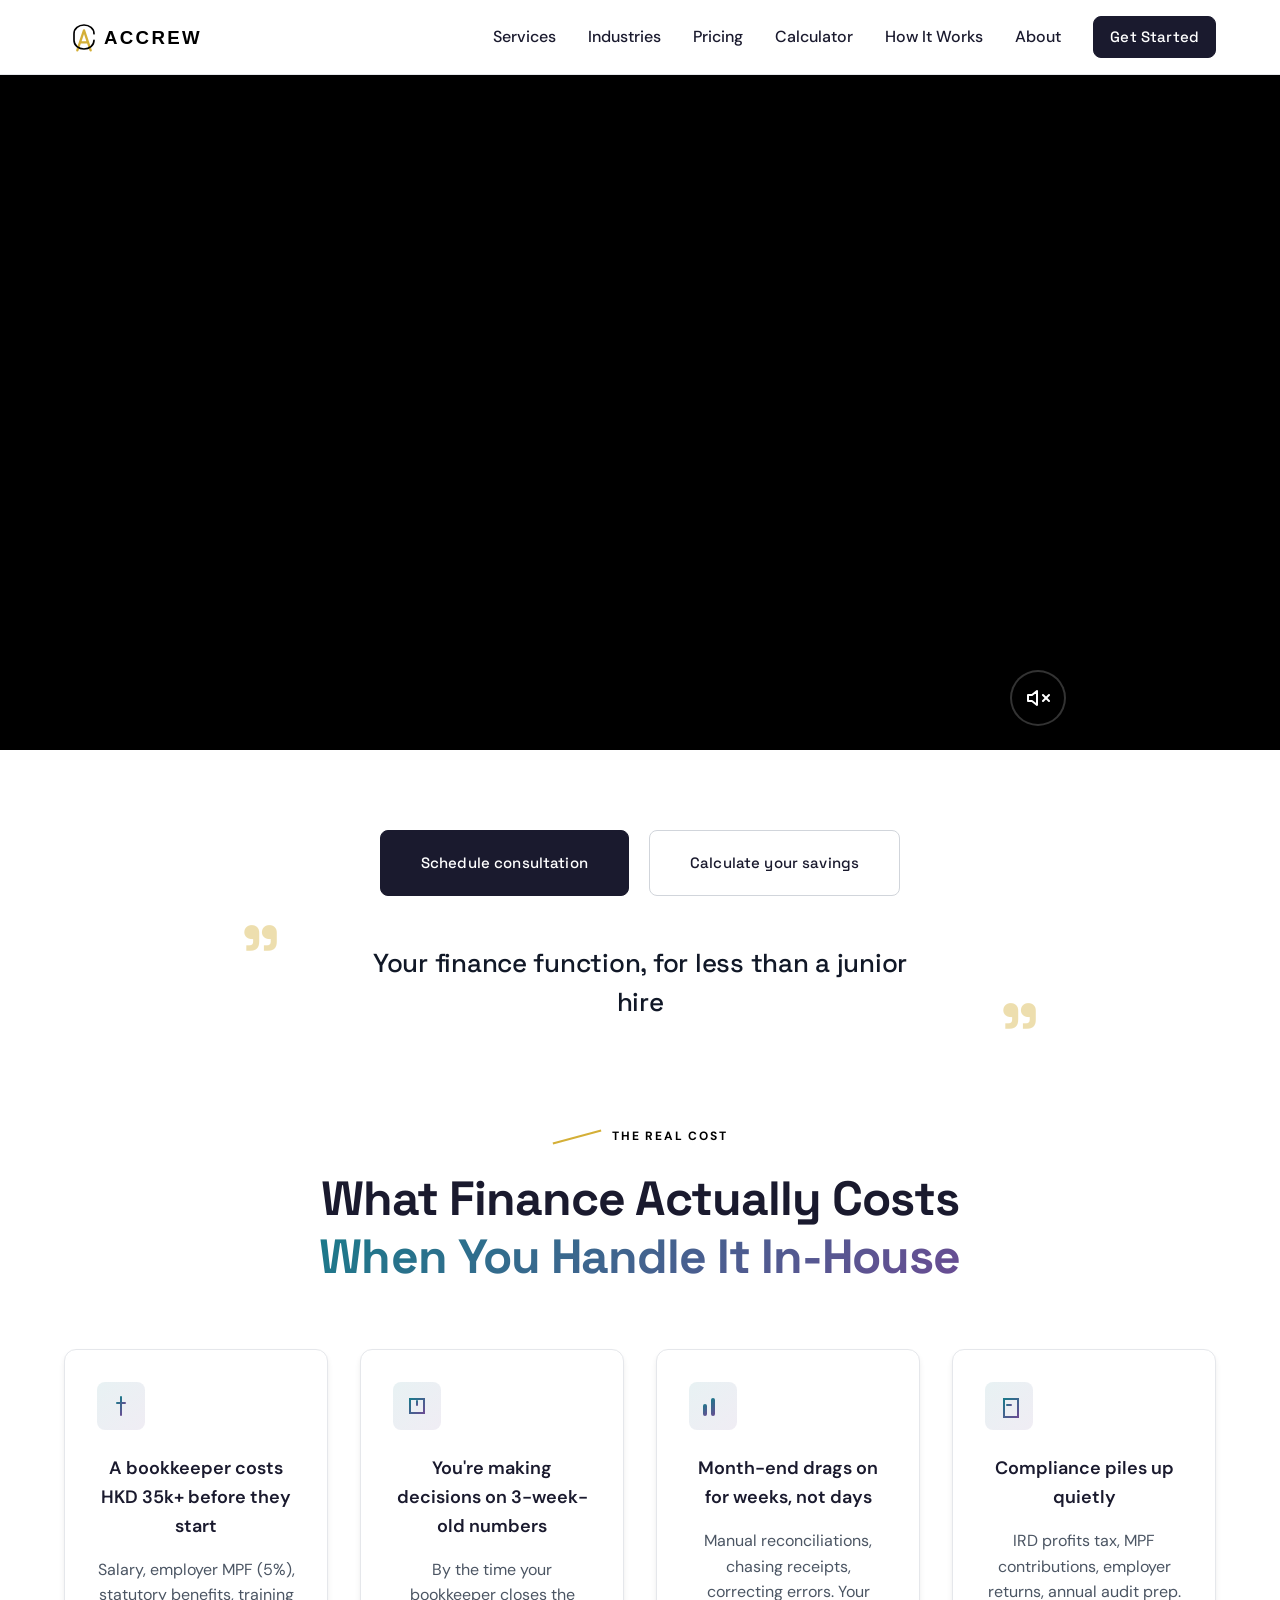
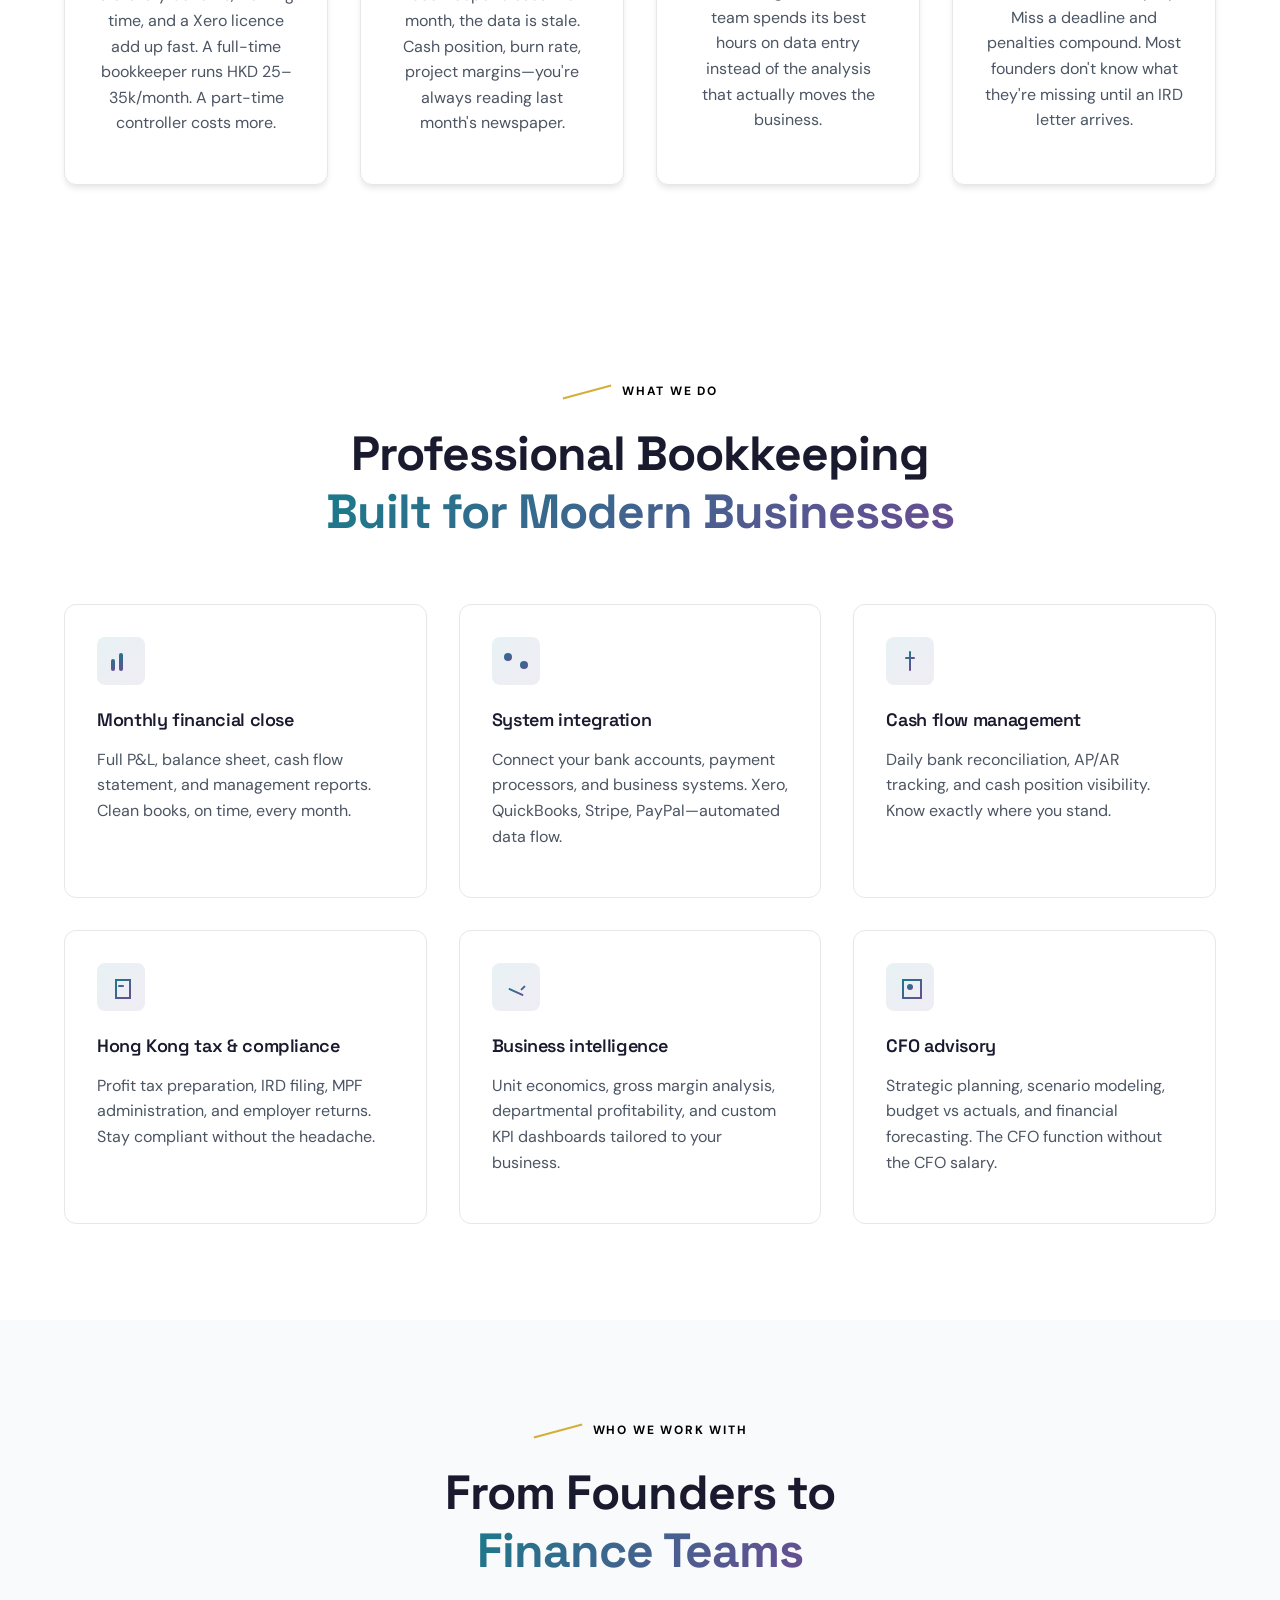
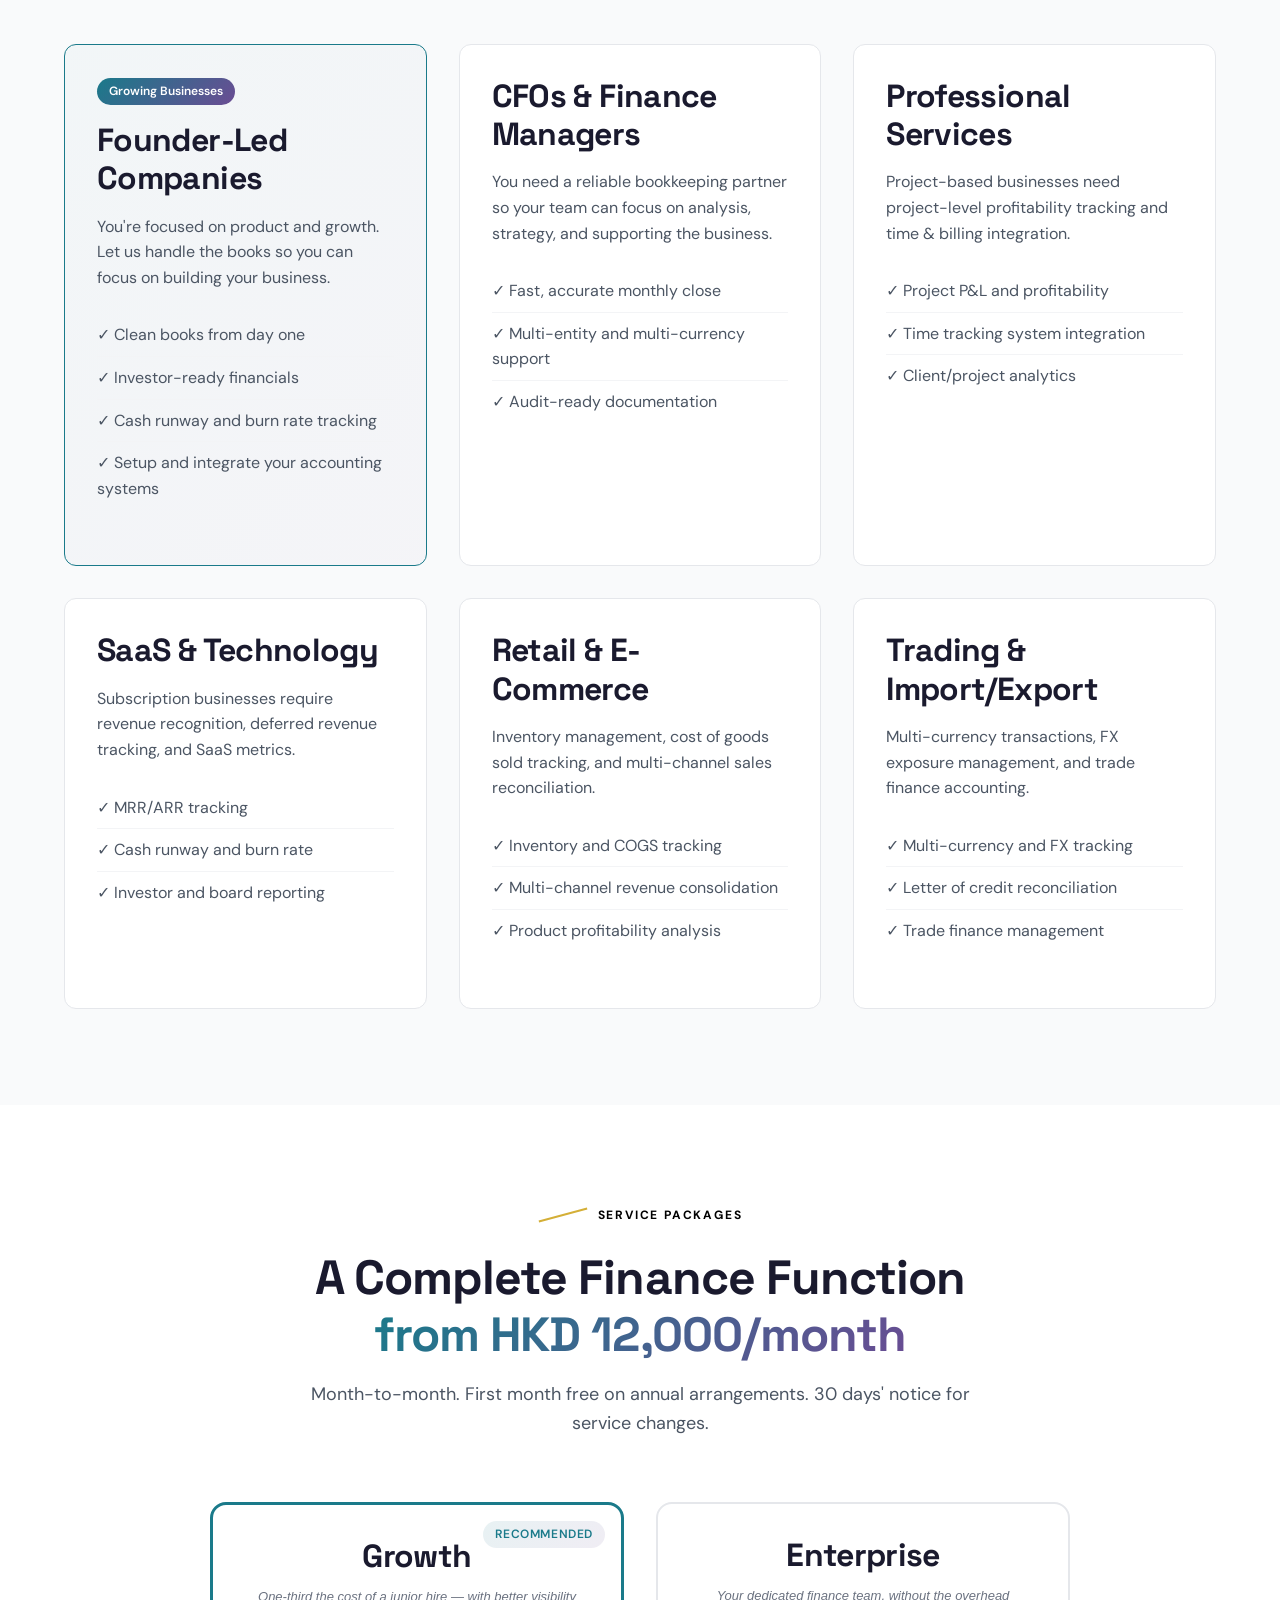
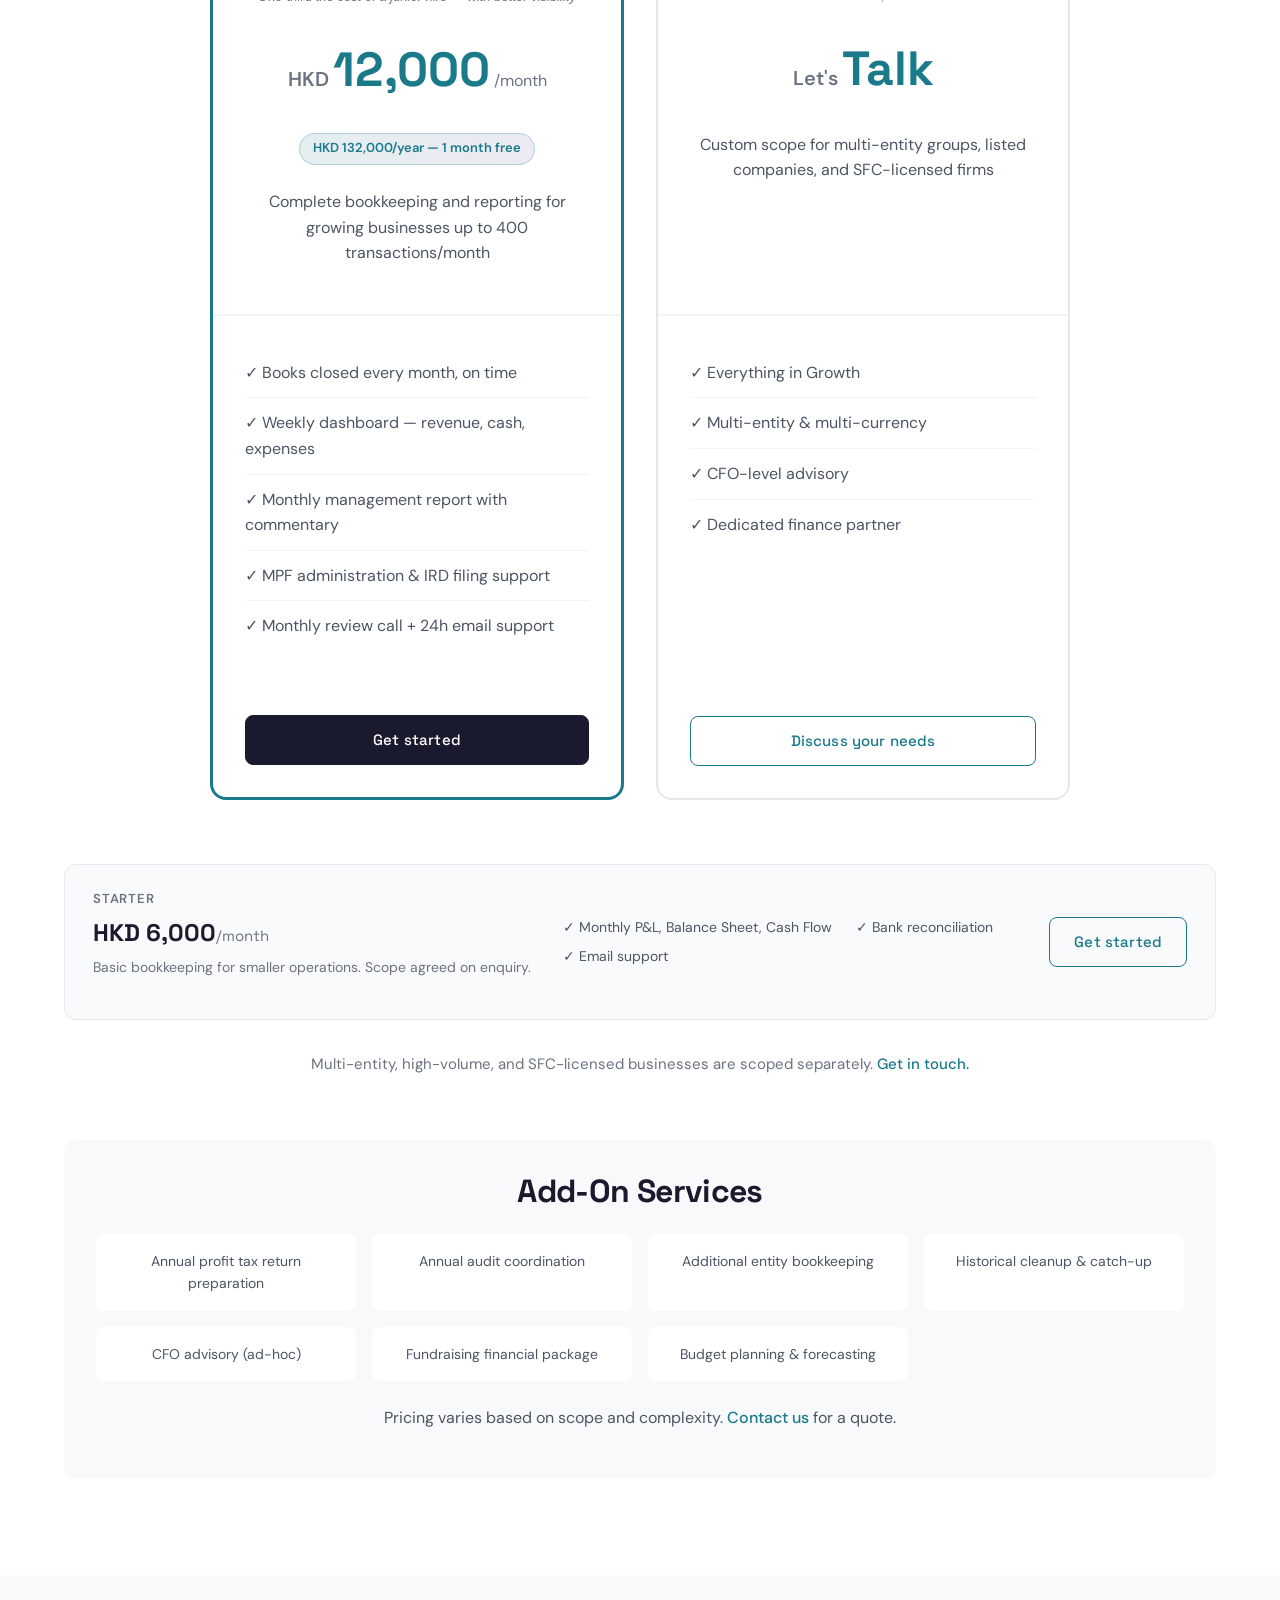
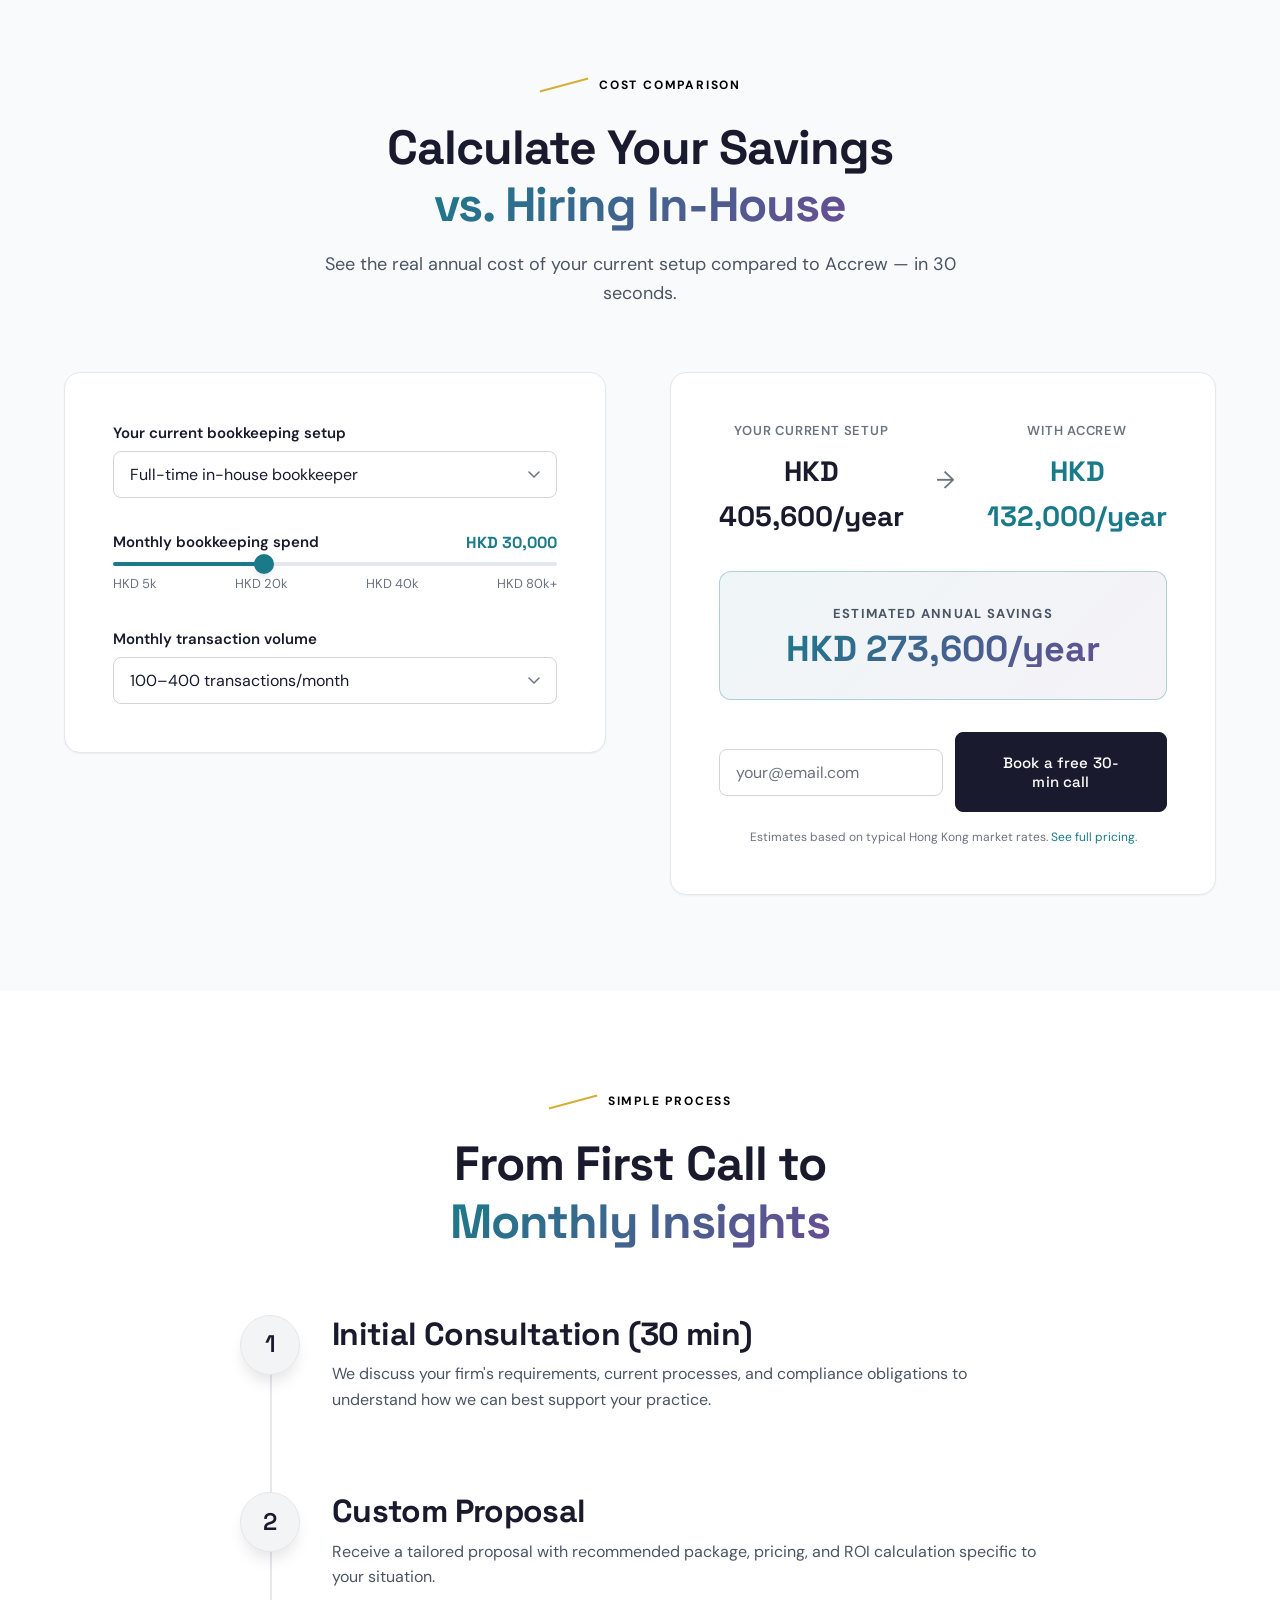
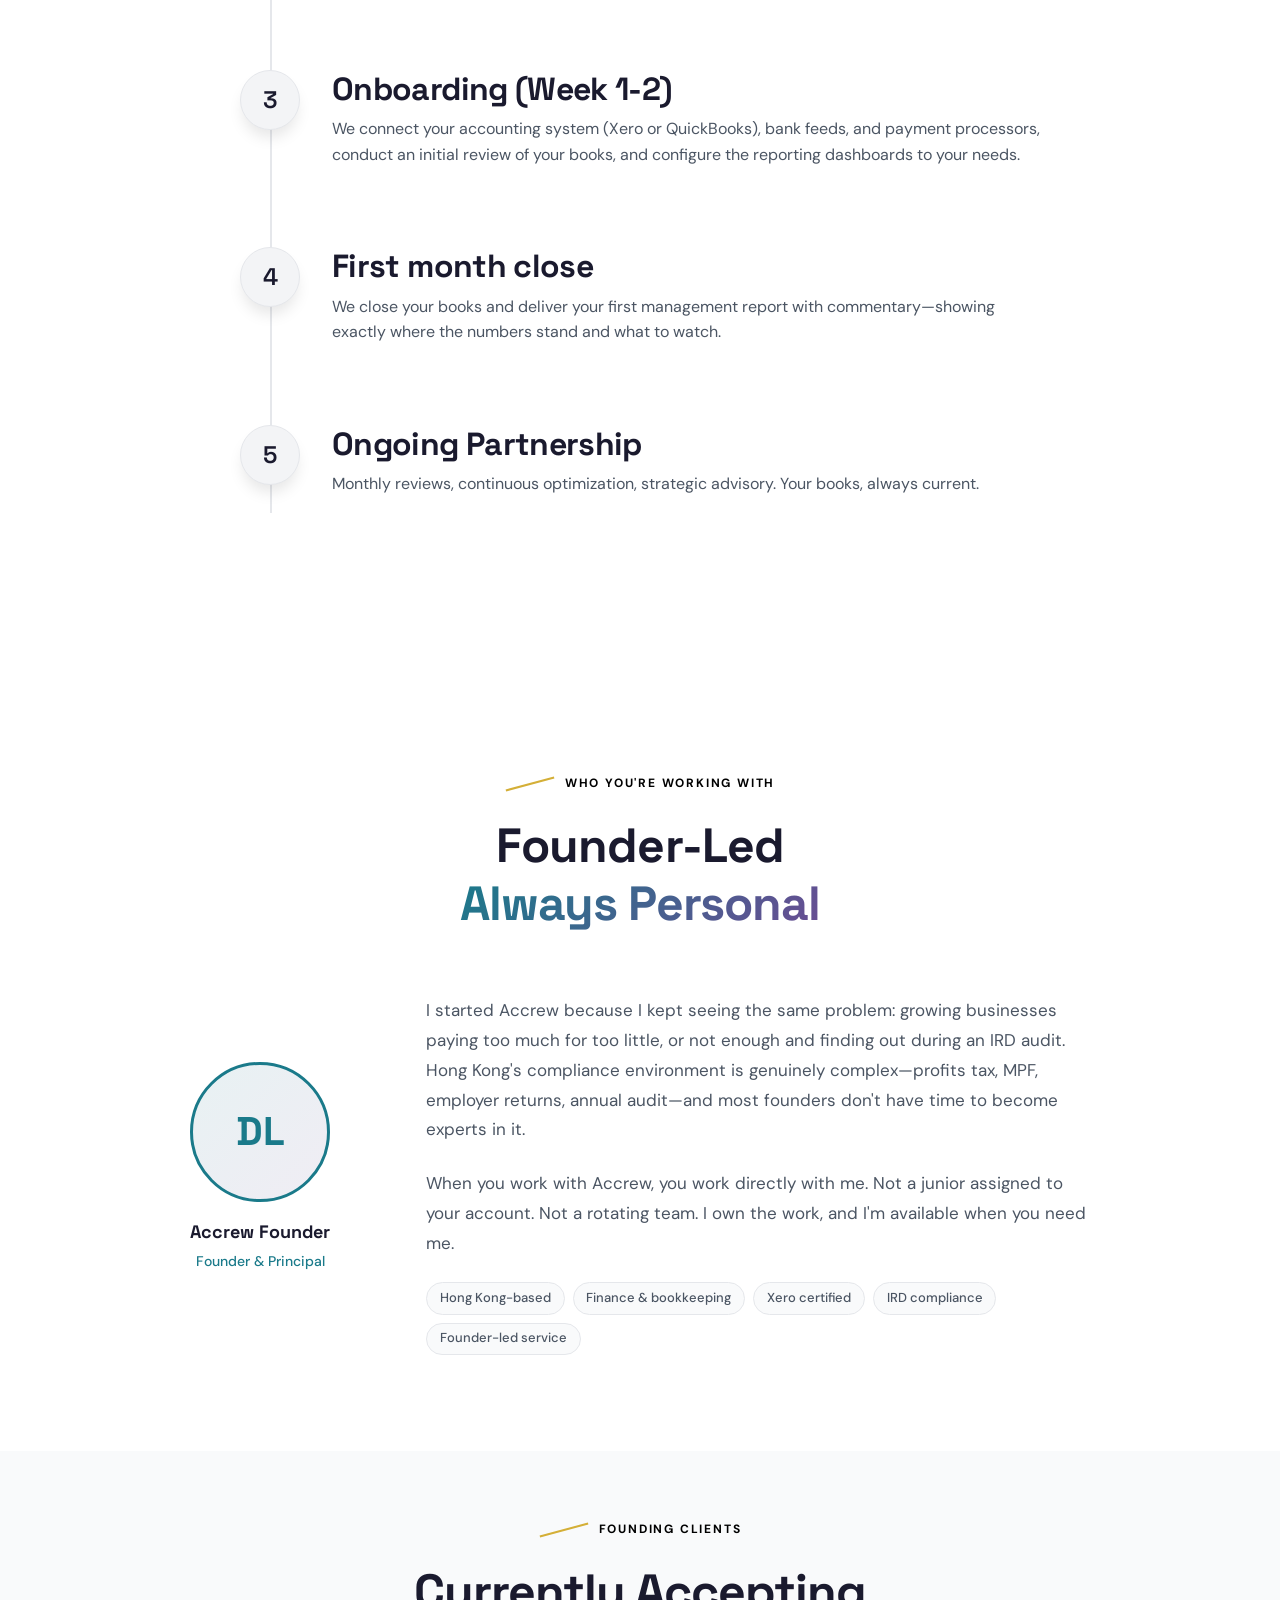
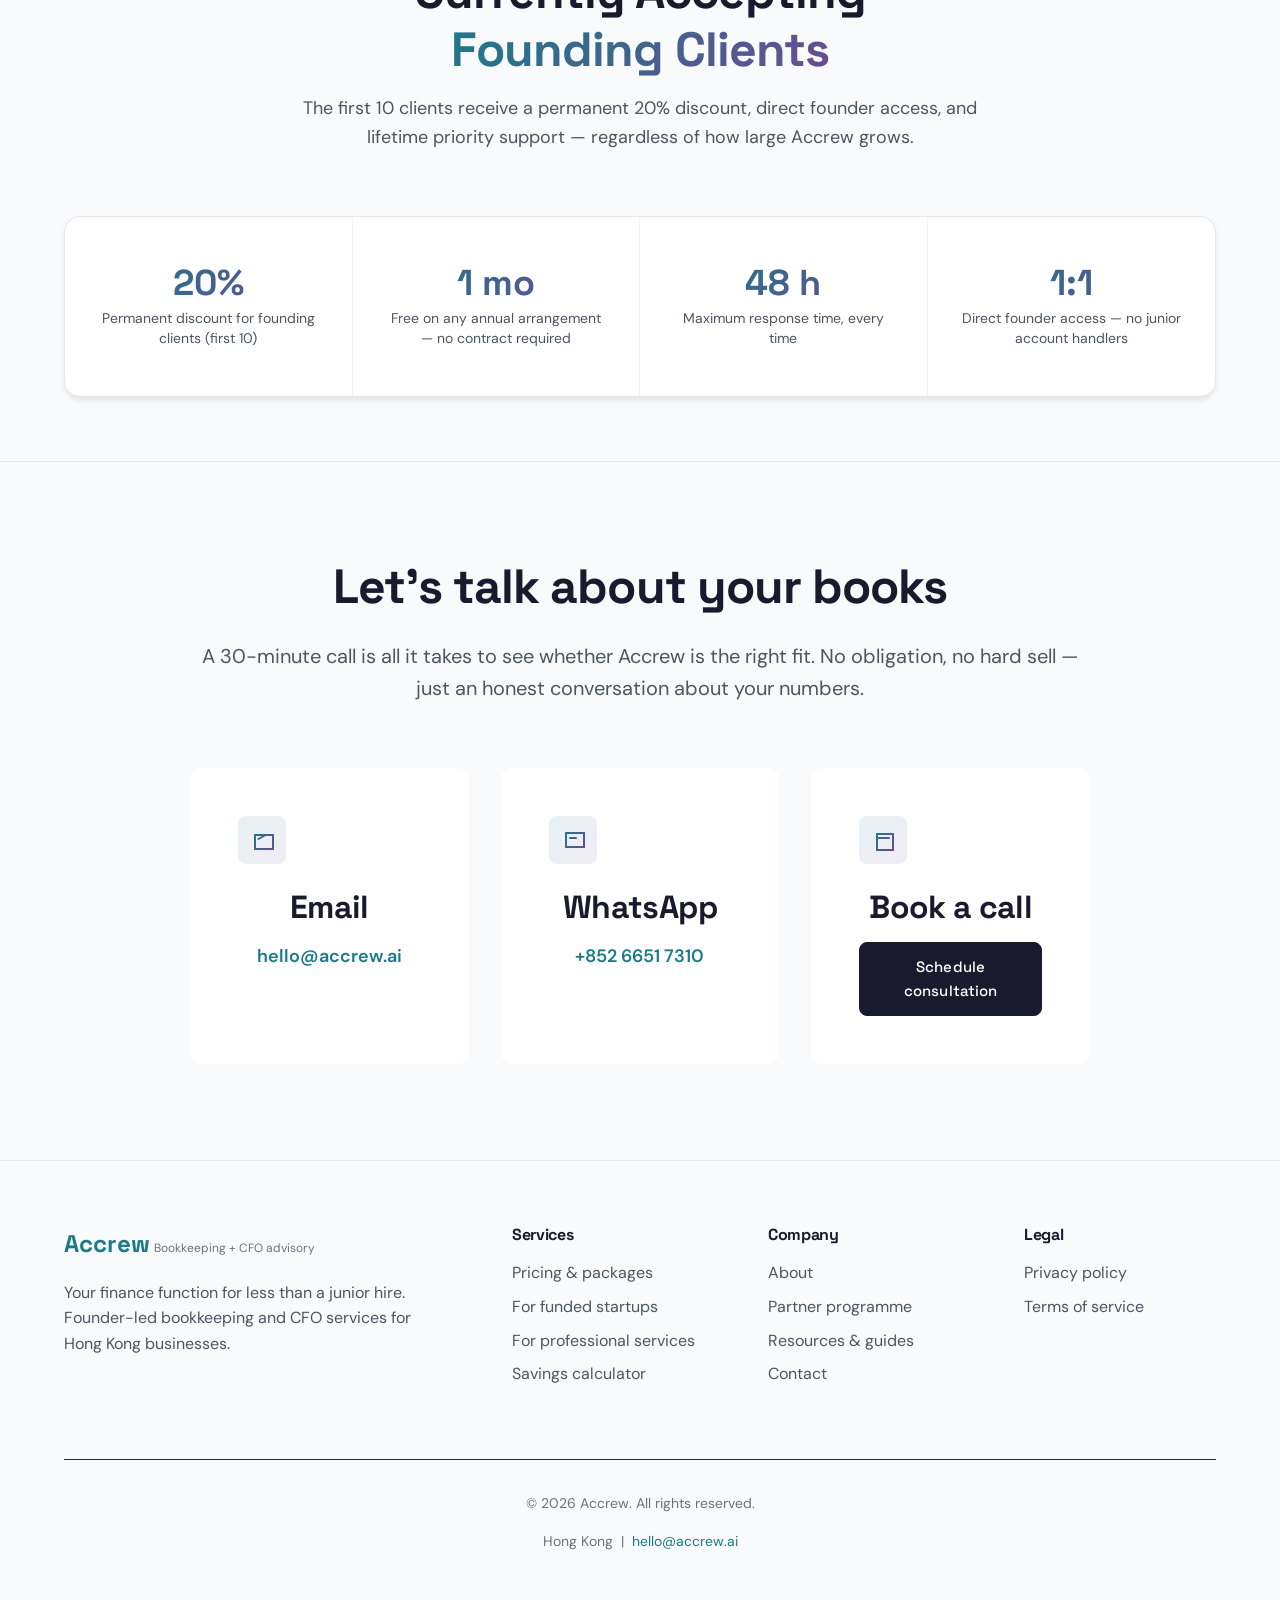
==== commit cf4cbeb7: "Remove personal name from homepage — founder bio and trust metrics Co-Authored-By: Claude Sonnet 4.6" ====
--- a/index.html
+++ b/index.html
@@ -525,7 +525,7 @@
                 <div class="founder-photo-col">
                     <div class="founder-avatar">DL</div>
                     <!-- TODO: Replace above with: <img src="images/deborah-leong.jpg" alt="Deborah Leong, Founder of Accrew" class="founder-avatar-img"> -->
-                    <p class="founder-name">Deborah Leong</p>
+                    <p class="founder-name">Accrew Founder</p>
                     <p class="founder-role">Founder &amp; Principal</p>
                 </div>
                 <div class="founder-bio-col">
@@ -572,7 +572,7 @@
                 </div>
                 <div class="metrics-bar-item">
                     <div class="metric-big">1:1</div>
-                    <div class="metric-desc">Direct access to Deborah — no junior account handlers</div>
+                    <div class="metric-desc">Direct founder access — no junior account handlers</div>
                 </div>
             </div>
         </div>
--- a/css/style.css
+++ b/css/style.css
@@ -2874,8 +2874,6 @@
 
 /* Starter pricing strip */
 .pricing-starter {
-  max-width: 860px;
-  margin: 0 auto var(--spacing-lg);
   display: flex;
   align-items: center;
   gap: 2rem;
@@ -2883,6 +2881,12 @@
   border: 1px solid var(--gray-200);
   border-radius: var(--radius-lg);
   background: var(--gray-50);
+  margin-bottom: var(--spacing-lg);
+}
+
+.pricing-starter-cta .btn {
+  white-space: nowrap;
+  min-width: 130px;
 }
 
 .pricing-starter-left {
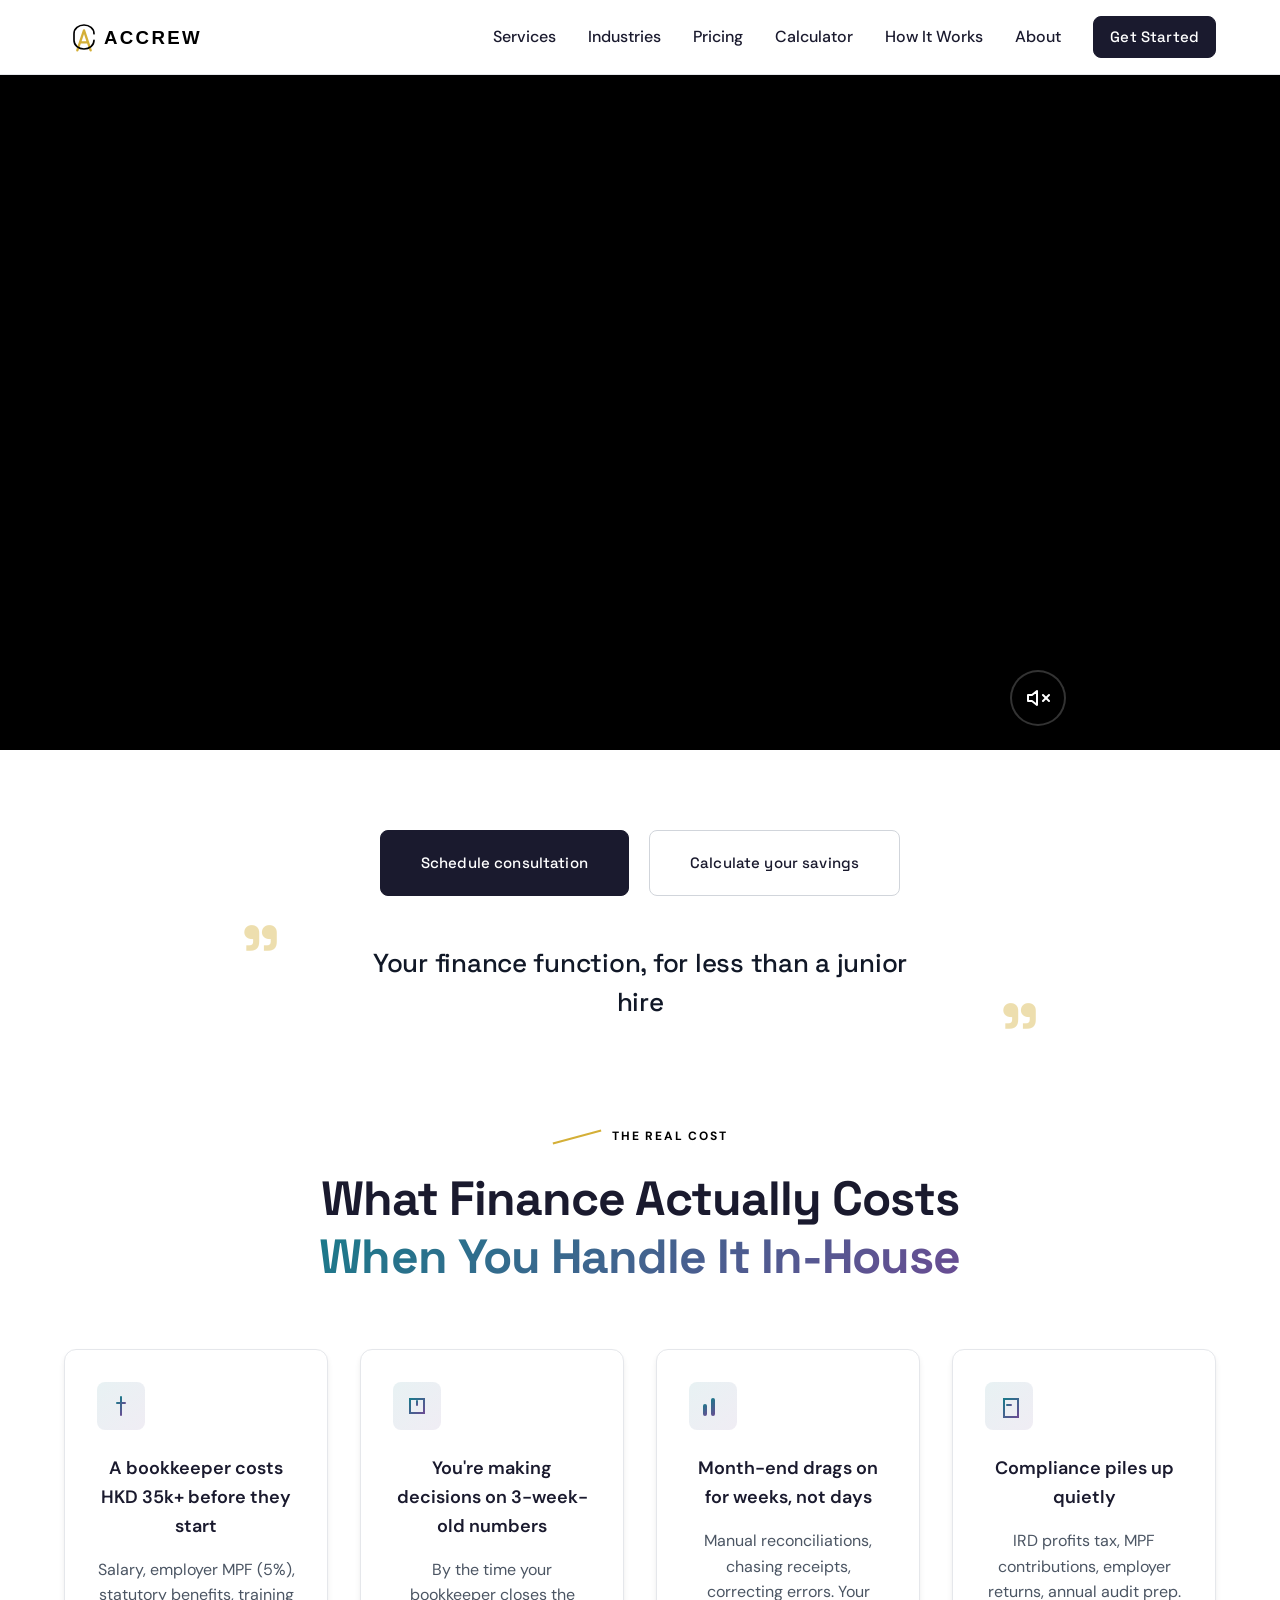
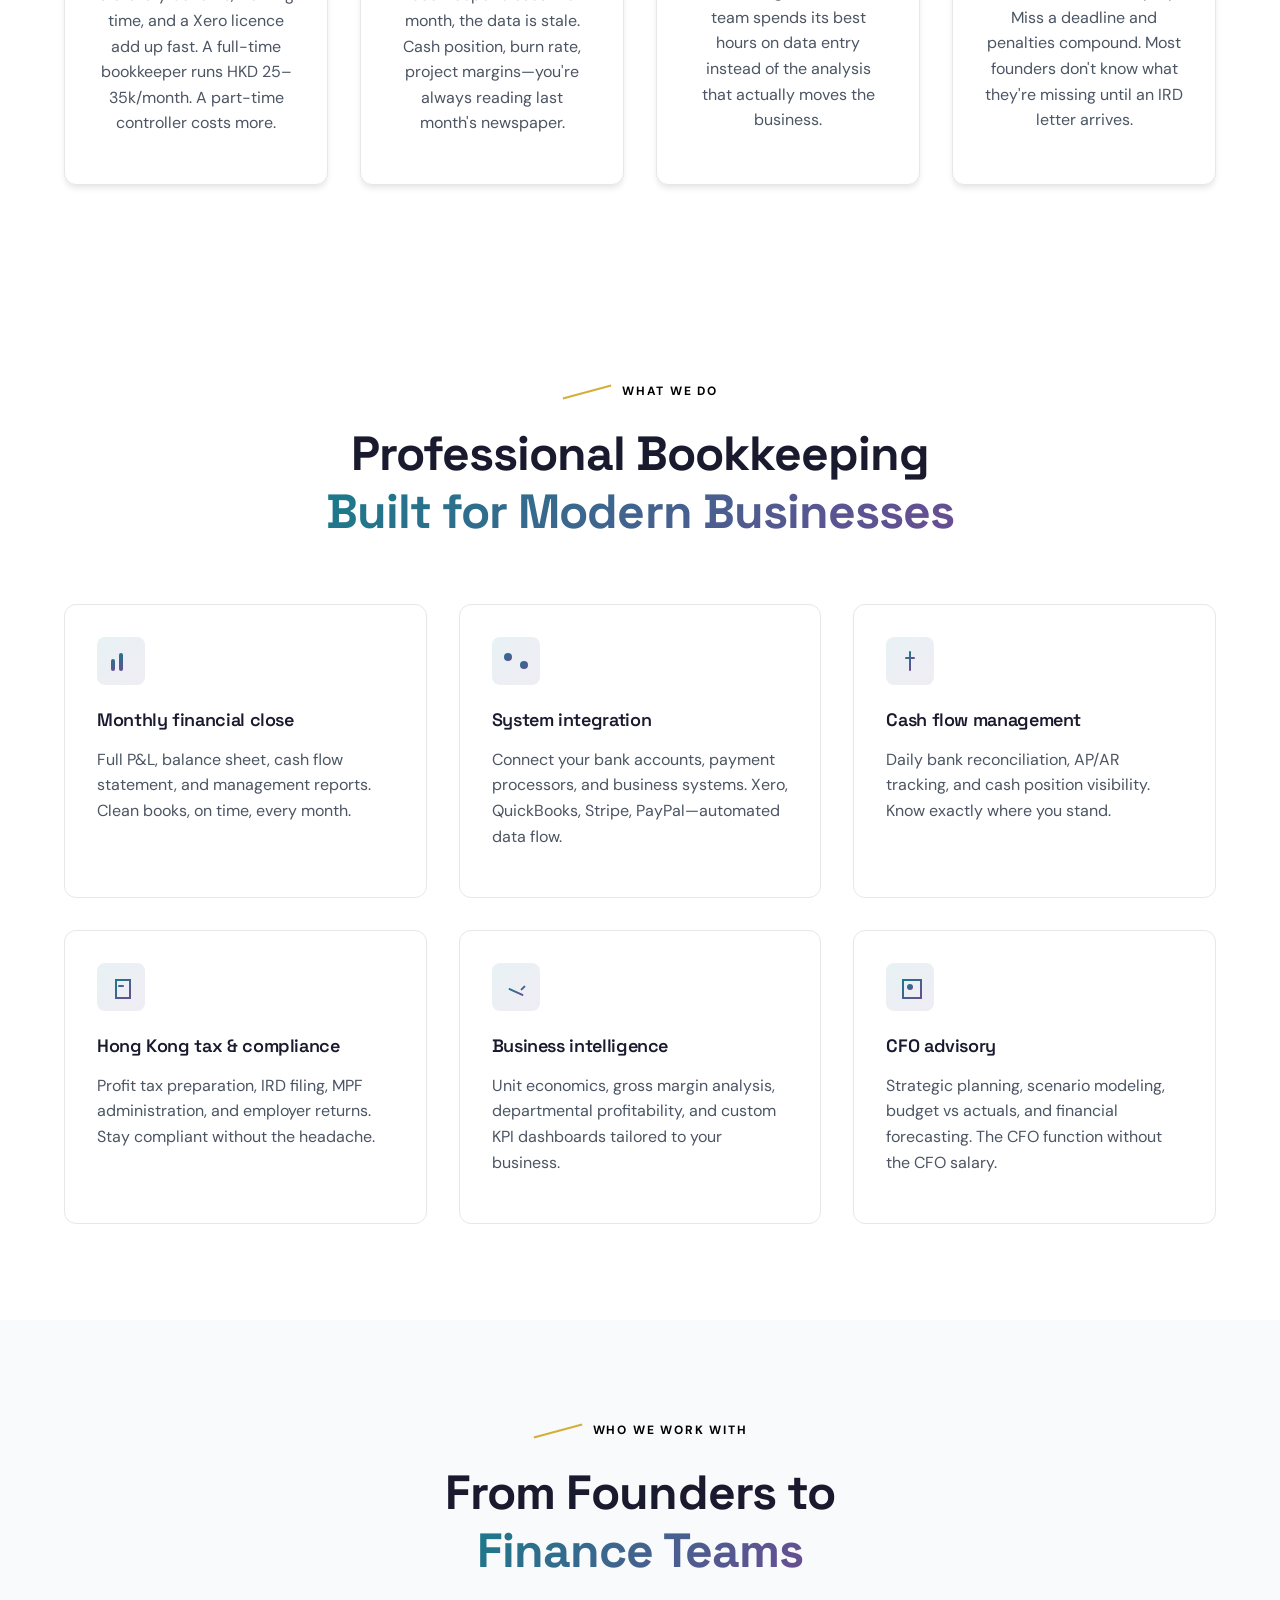
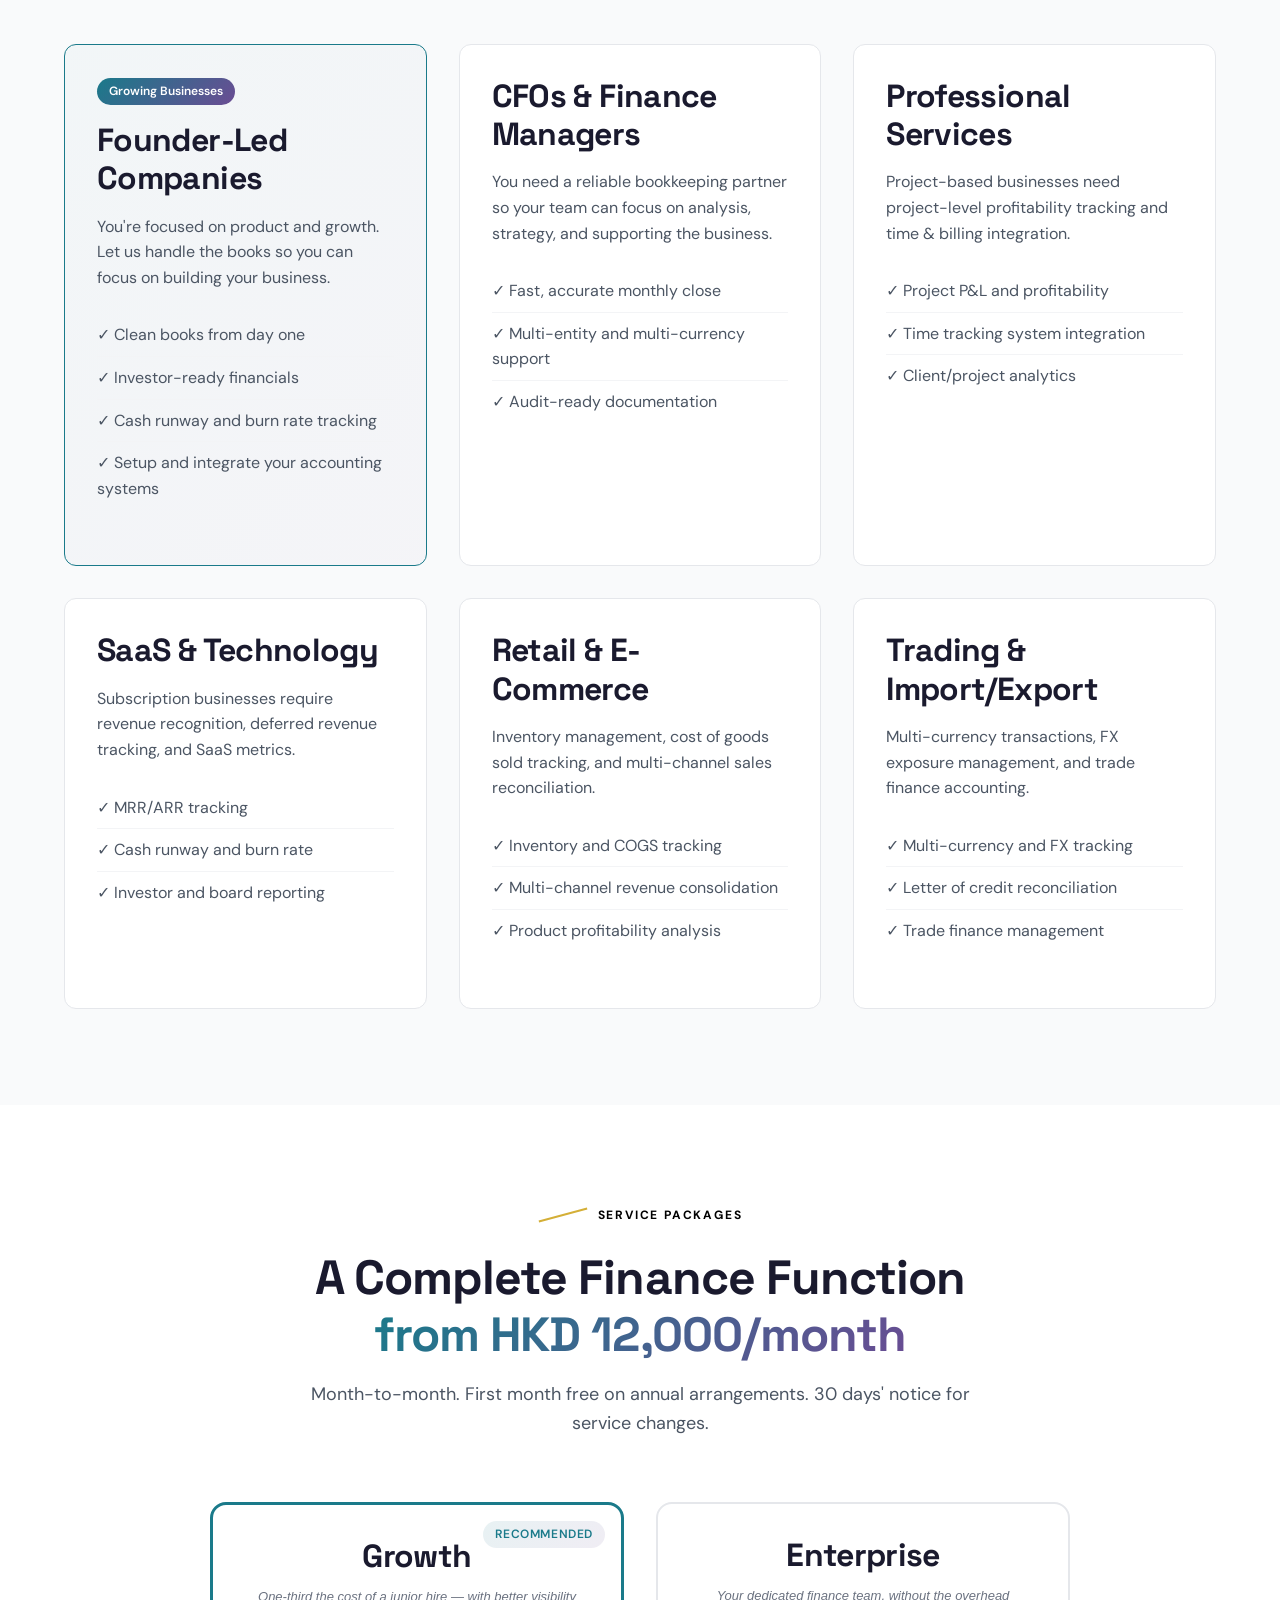
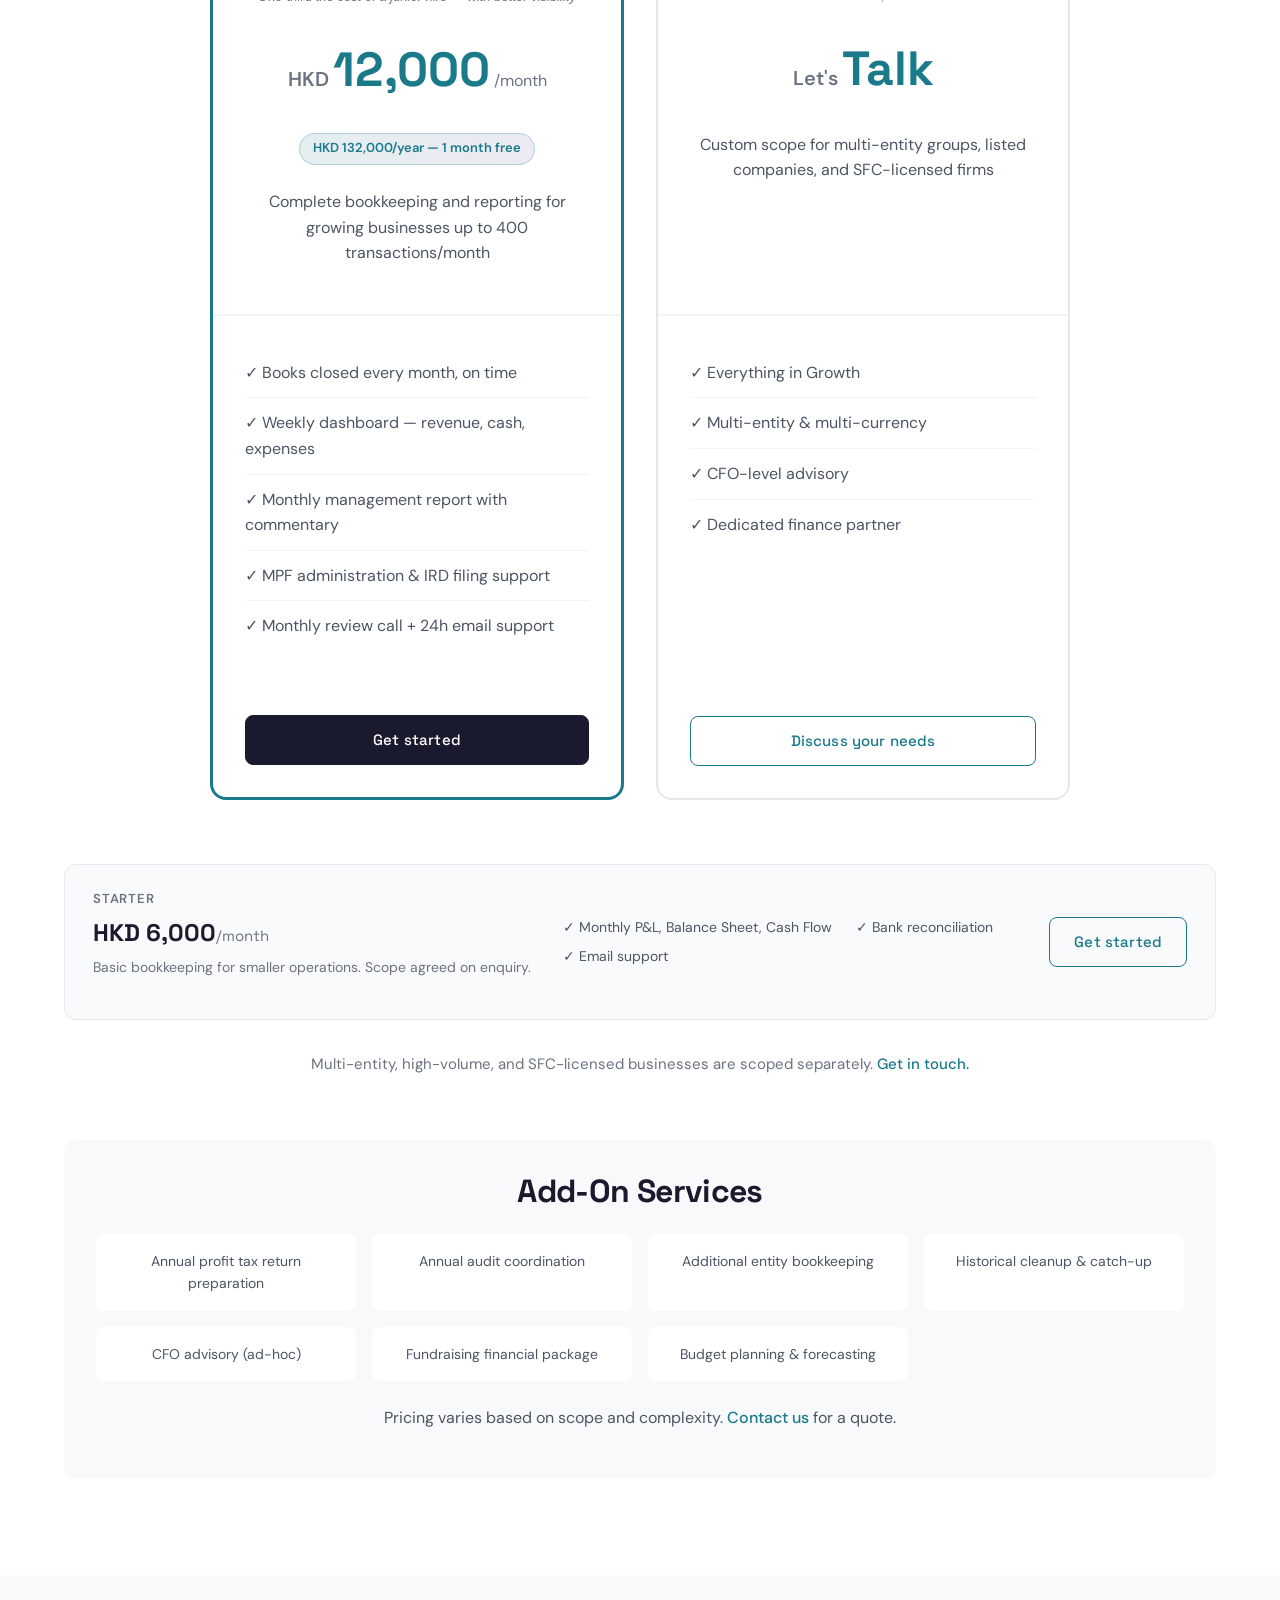
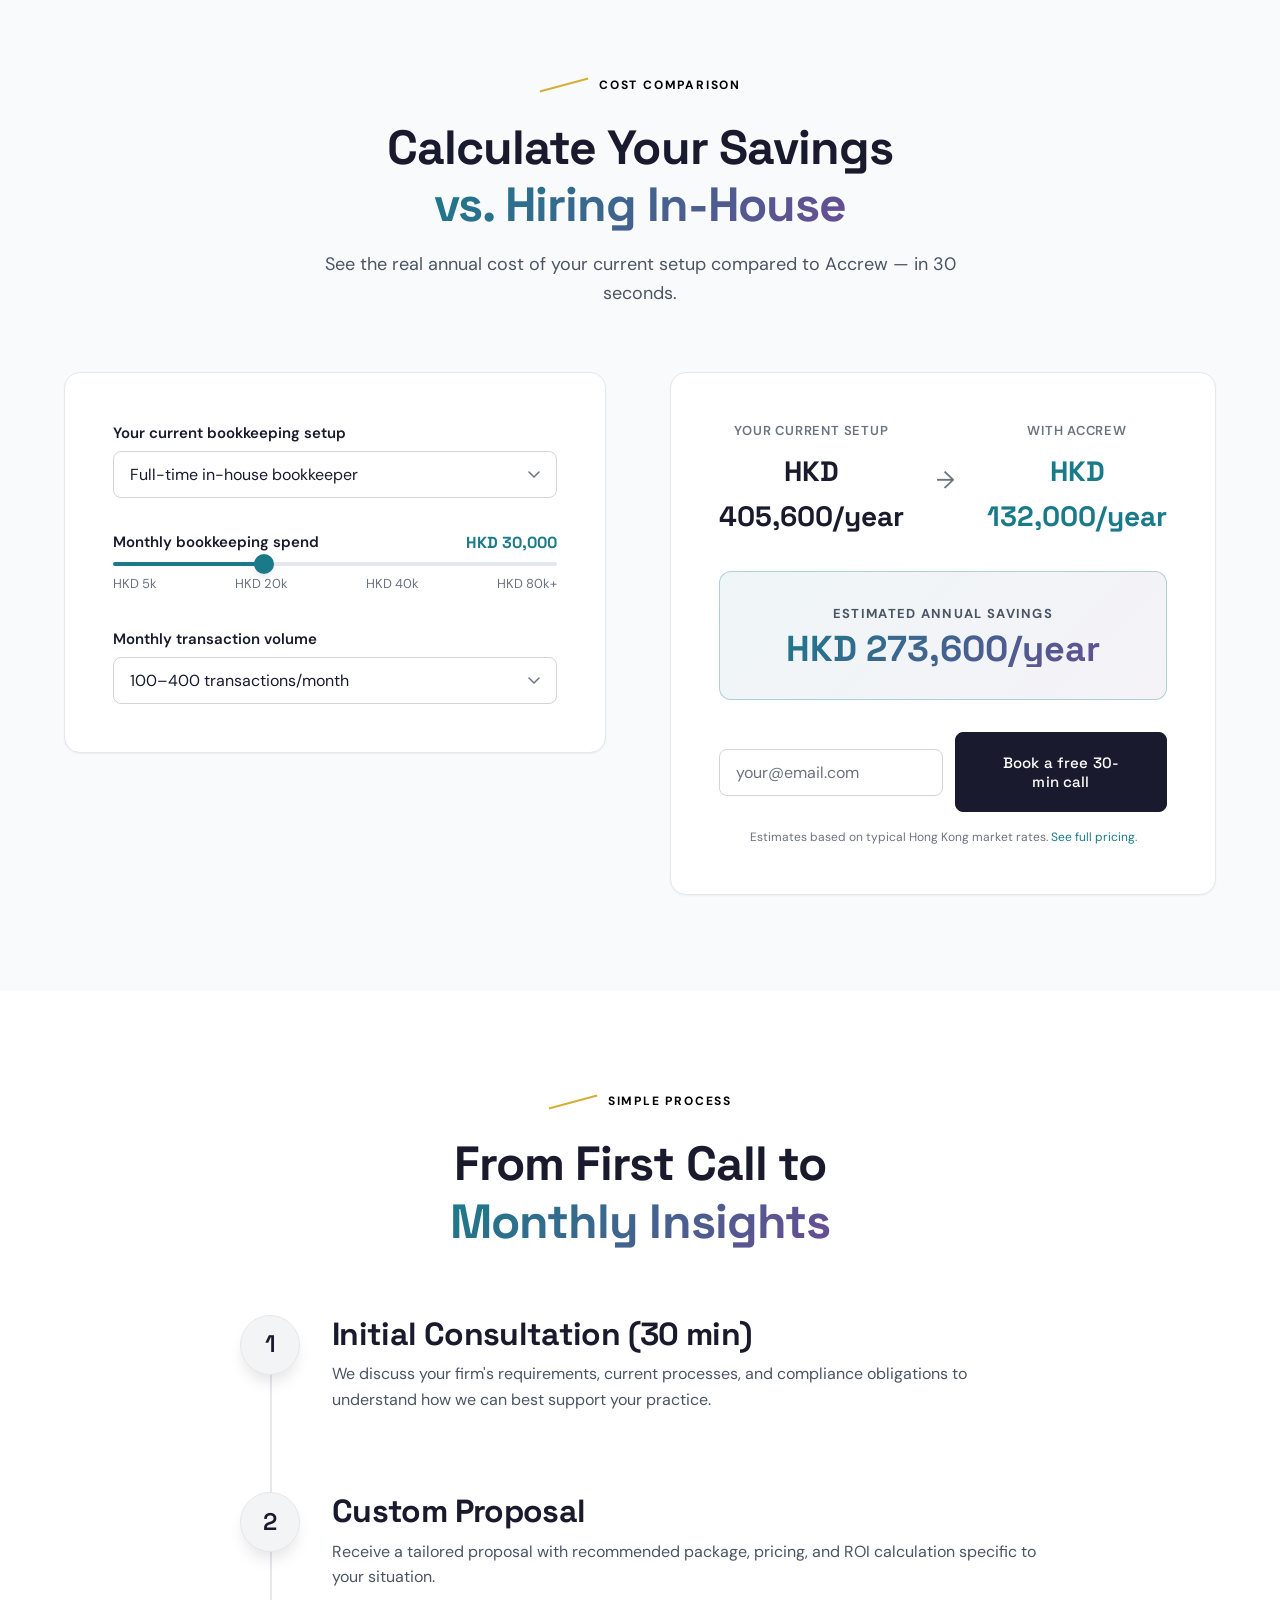
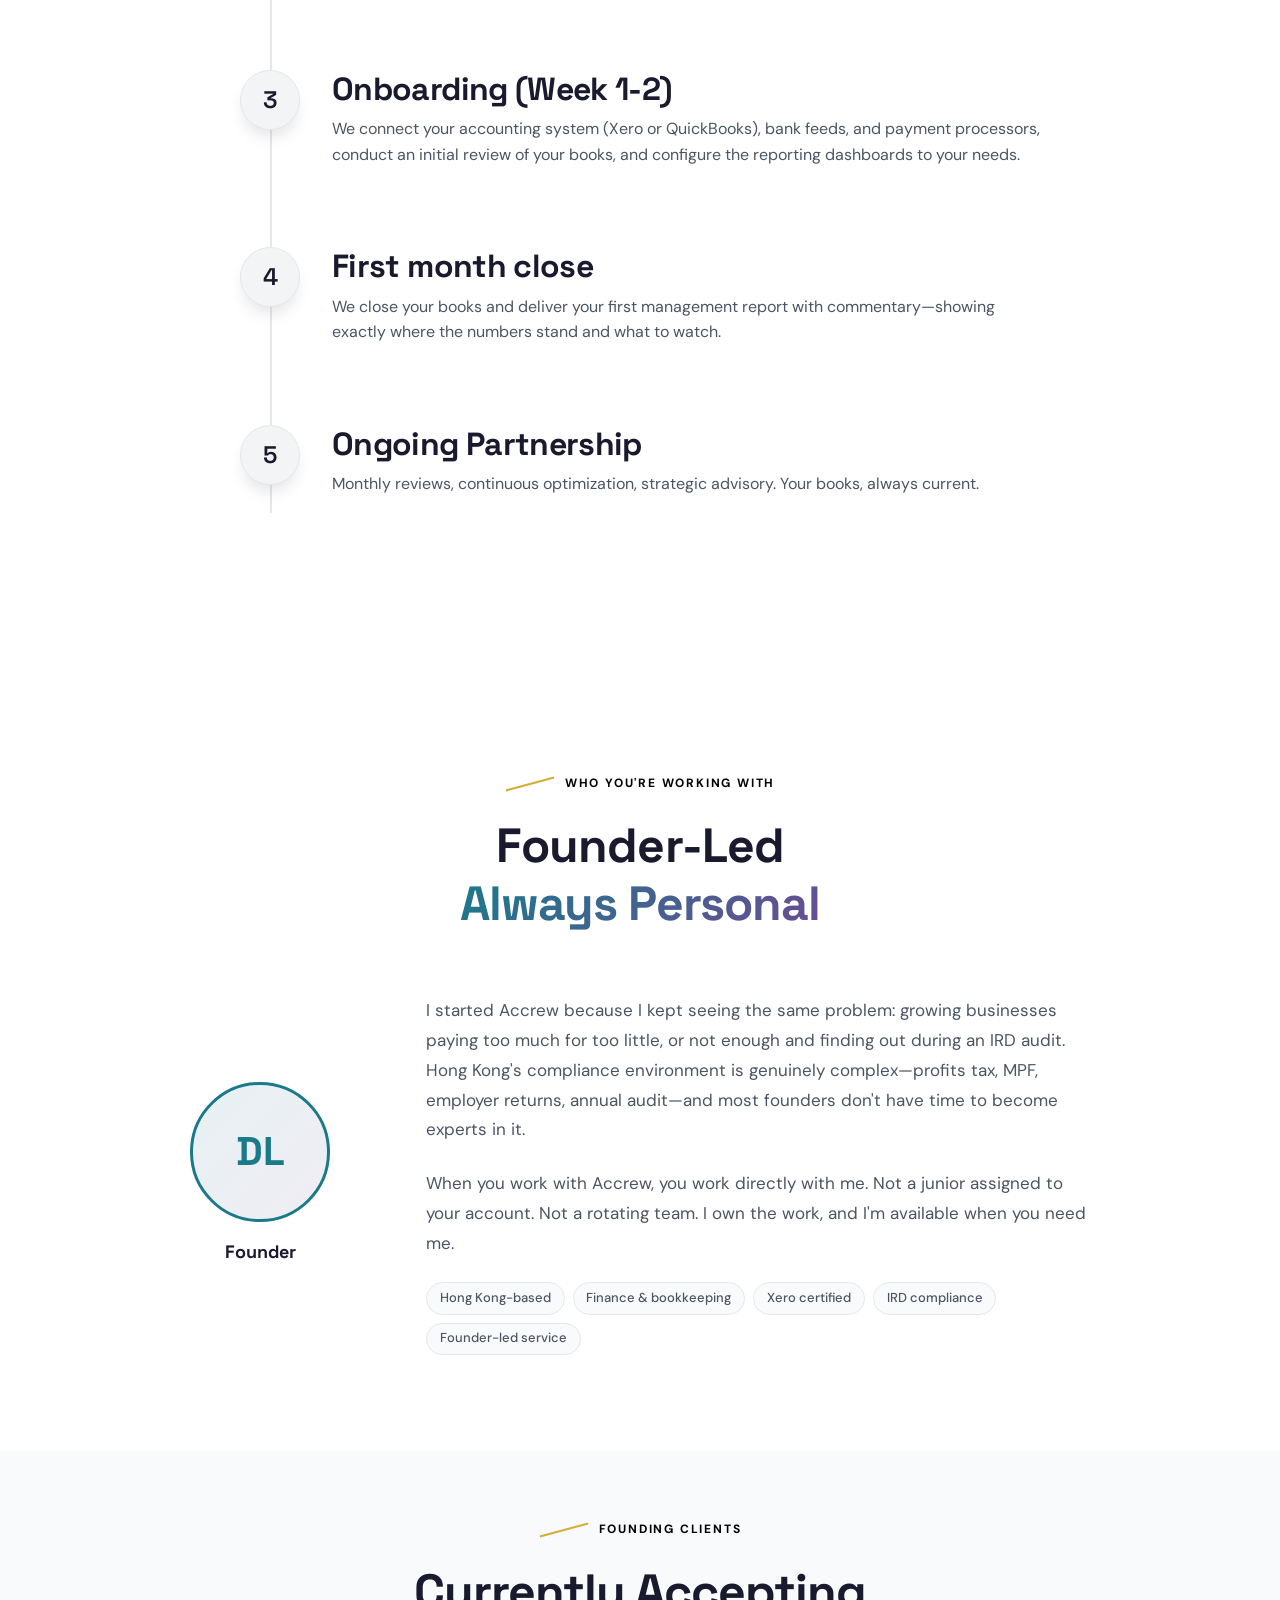
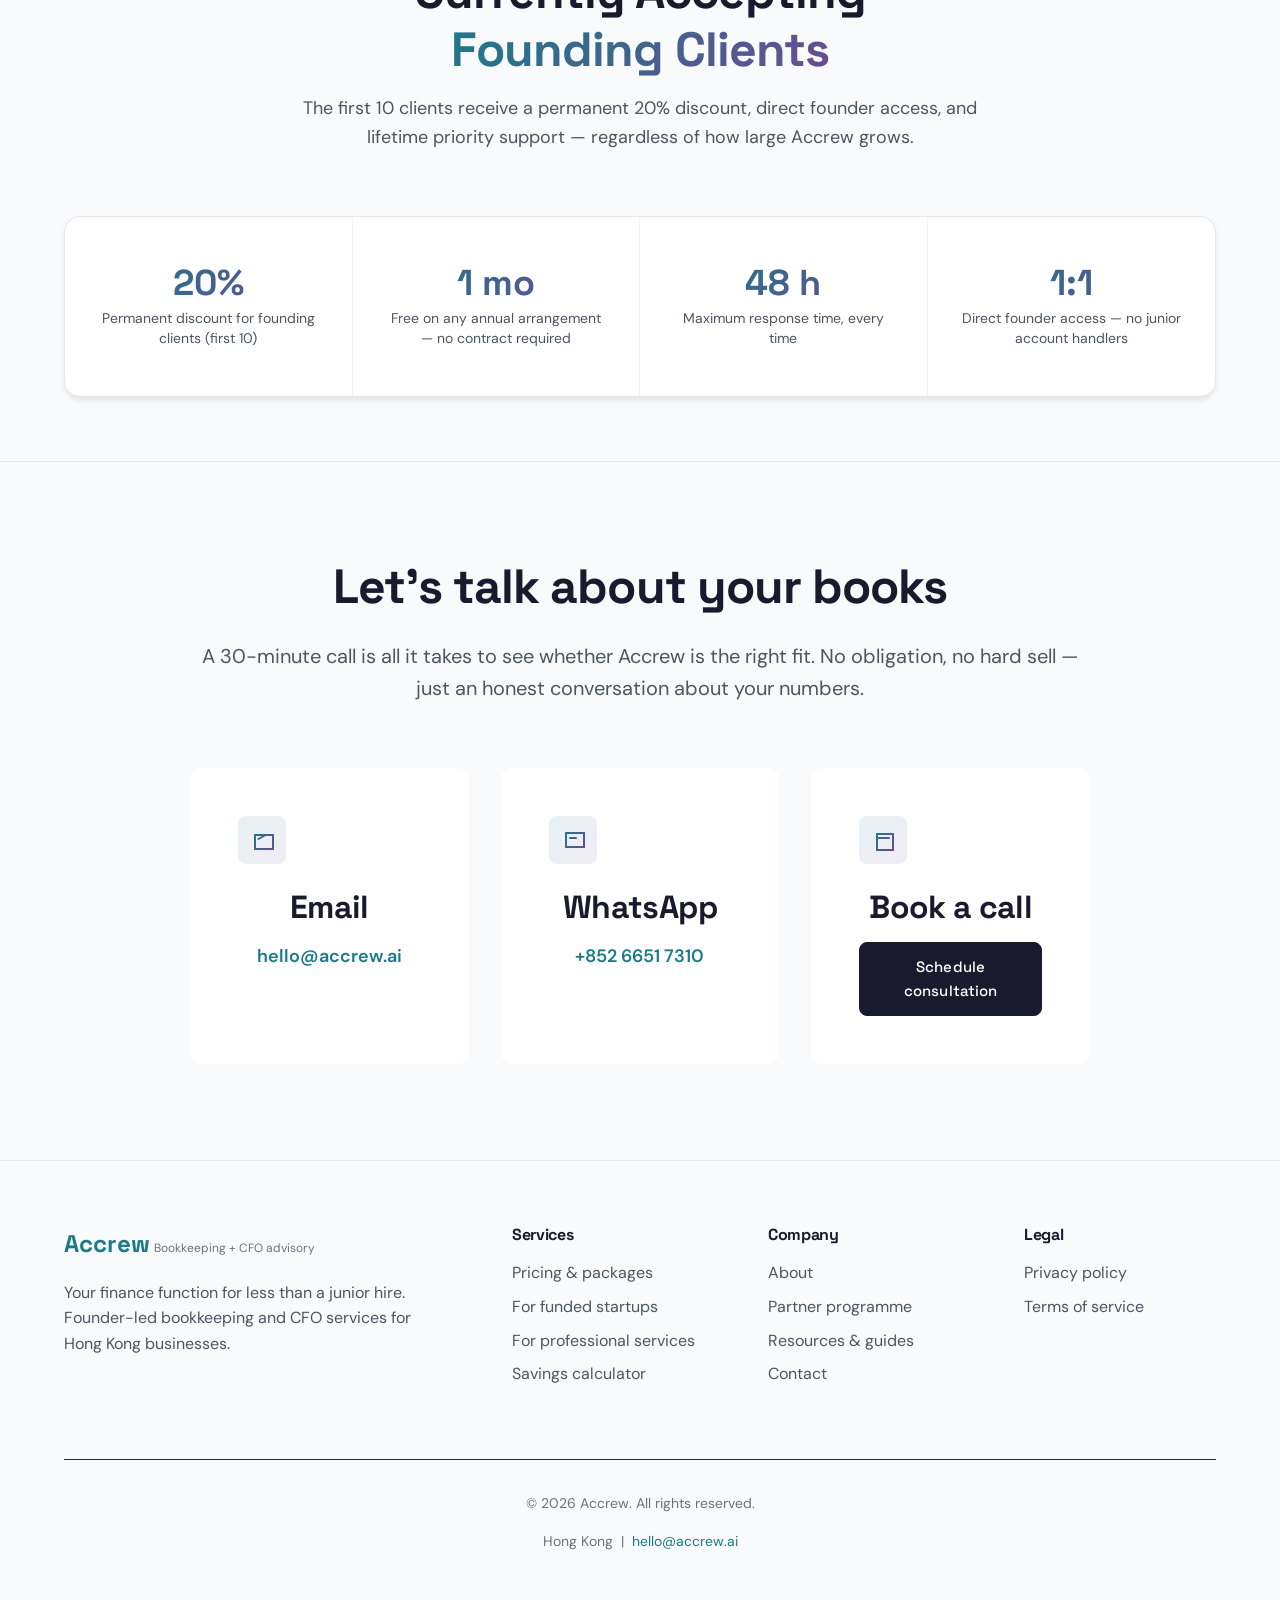
==== commit 1e41a0c6: "Simplify founder label to just 'Founder' Co-Authored-By: Claude Sonnet 4.6 <noreply@anthropic.com>" ====
--- a/index.html
+++ b/index.html
@@ -525,8 +525,7 @@
                 <div class="founder-photo-col">
                     <div class="founder-avatar">DL</div>
                     <!-- TODO: Replace above with: <img src="images/deborah-leong.jpg" alt="Deborah Leong, Founder of Accrew" class="founder-avatar-img"> -->
-                    <p class="founder-name">Accrew Founder</p>
-                    <p class="founder-role">Founder &amp; Principal</p>
+                    <p class="founder-name">Founder</p>
                 </div>
                 <div class="founder-bio-col">
                     <!-- TODO: Replace with Deborah's real bio (background, qualifications, years of experience, specific HK market knowledge) -->
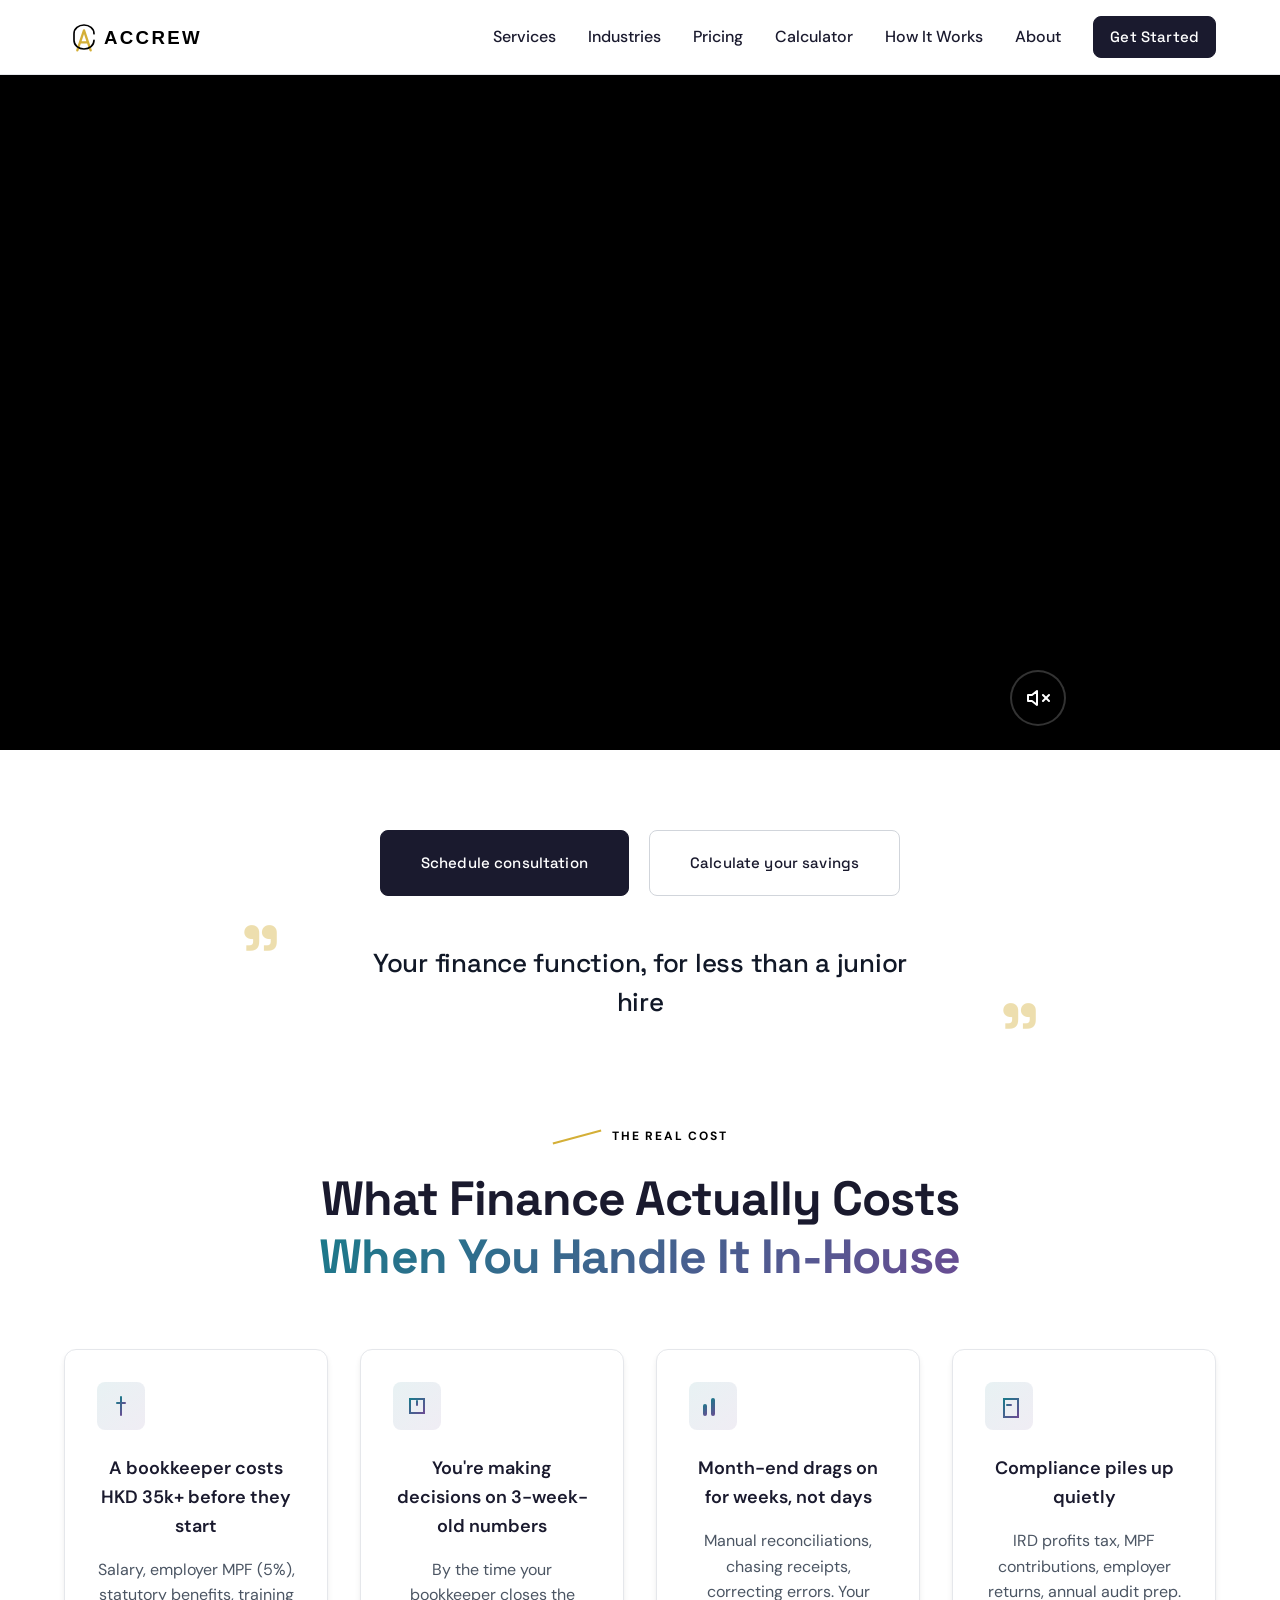
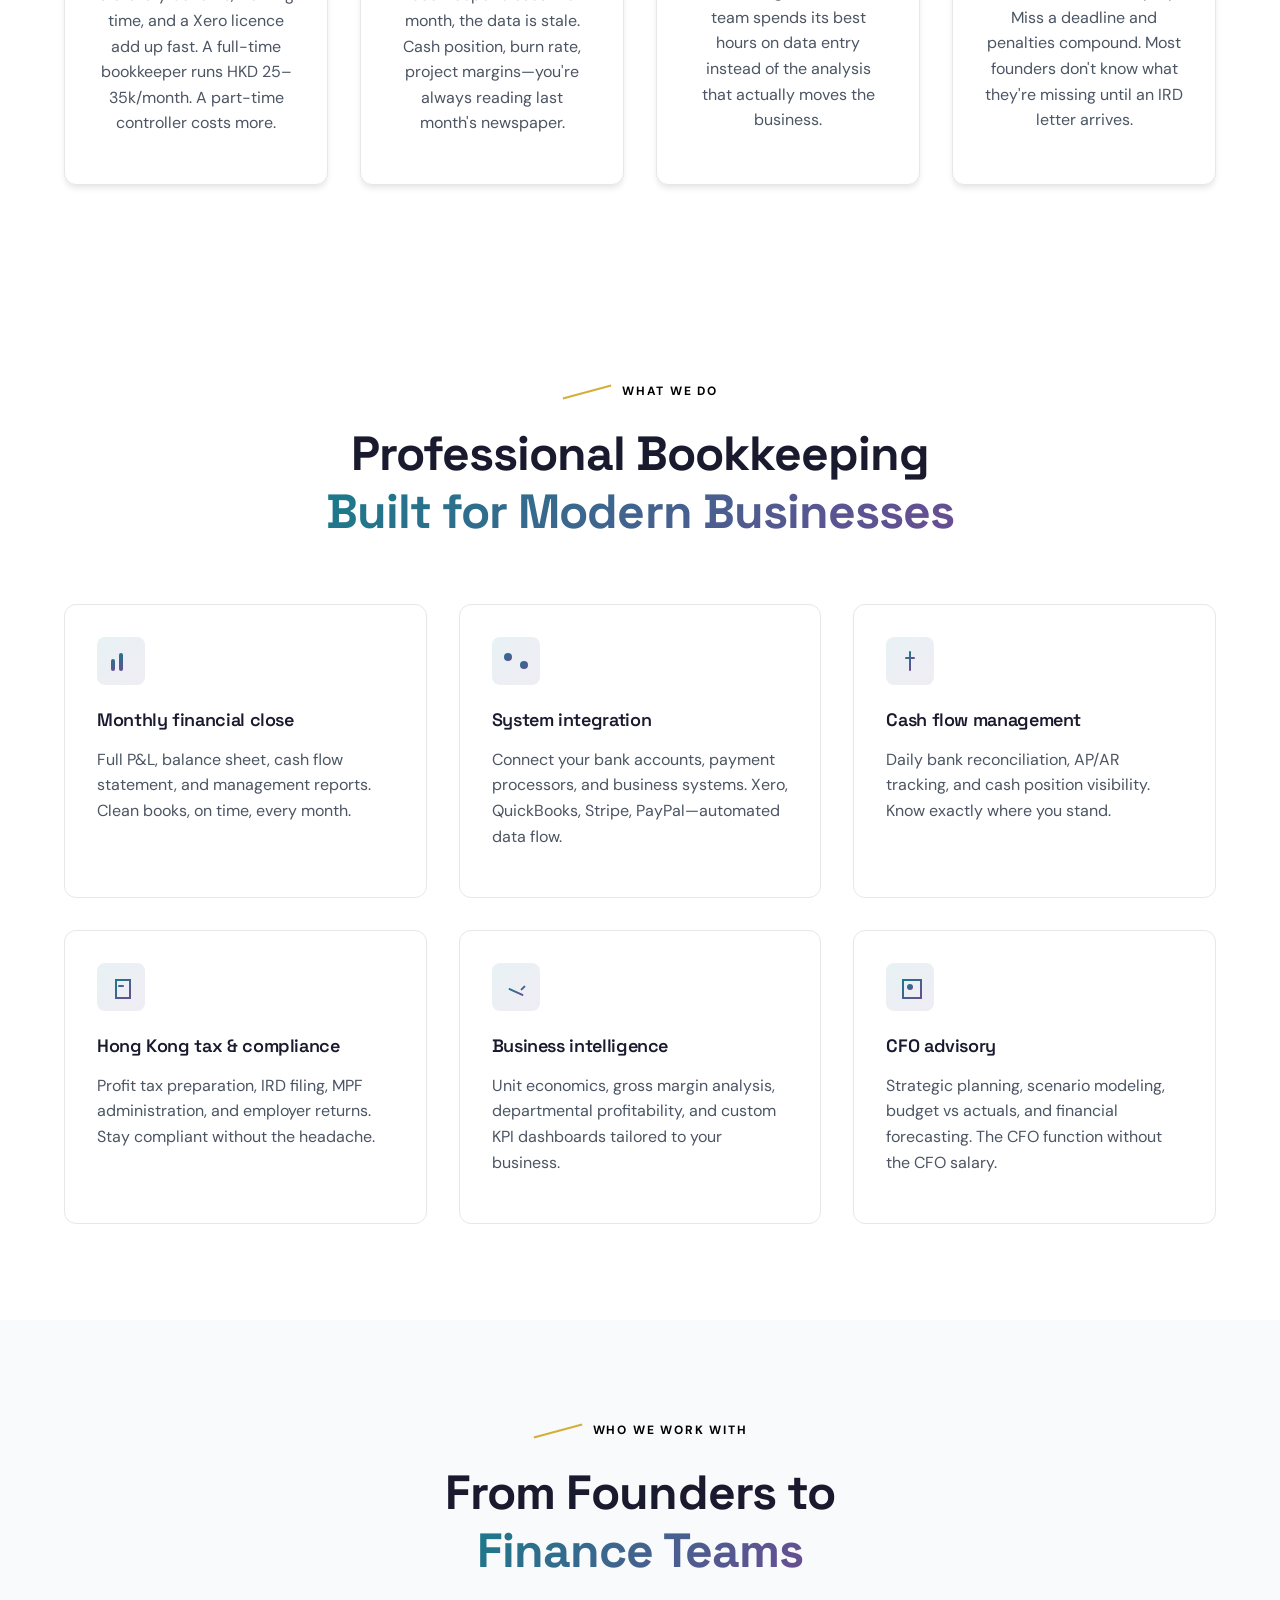
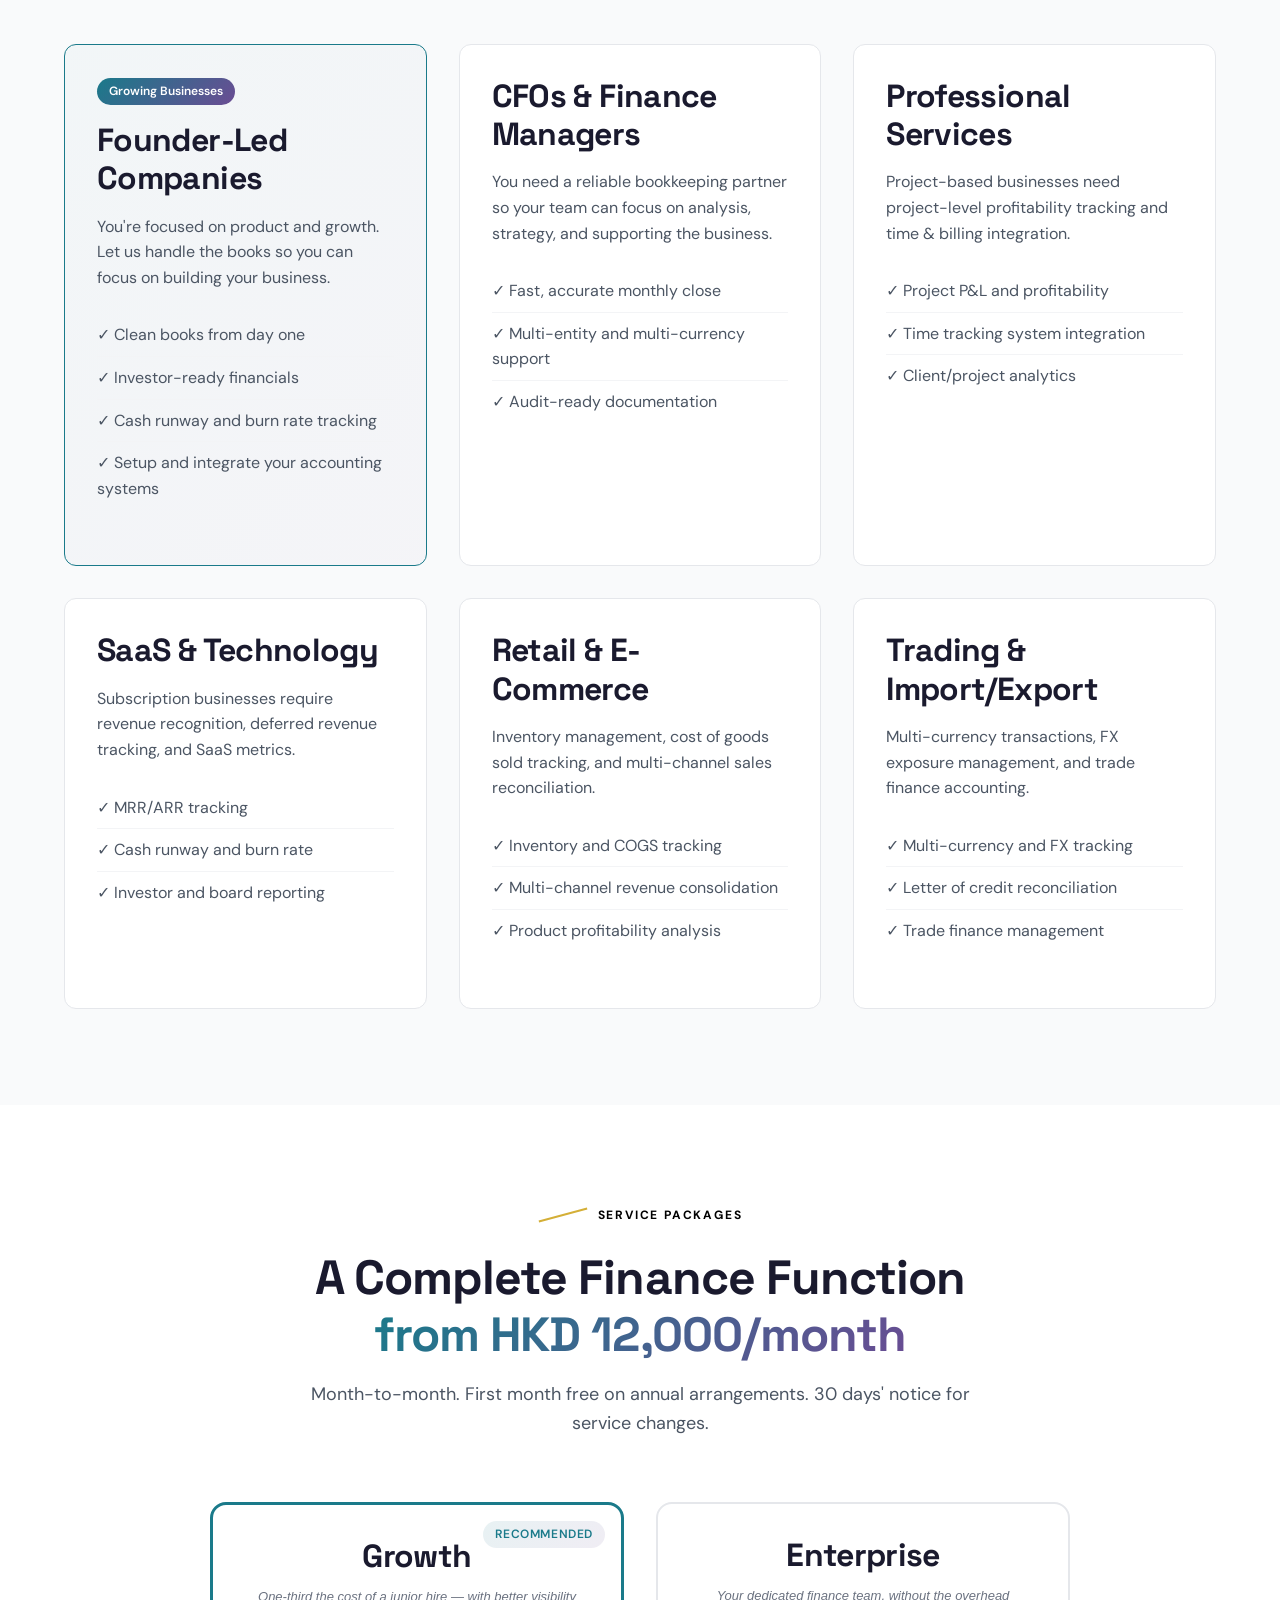
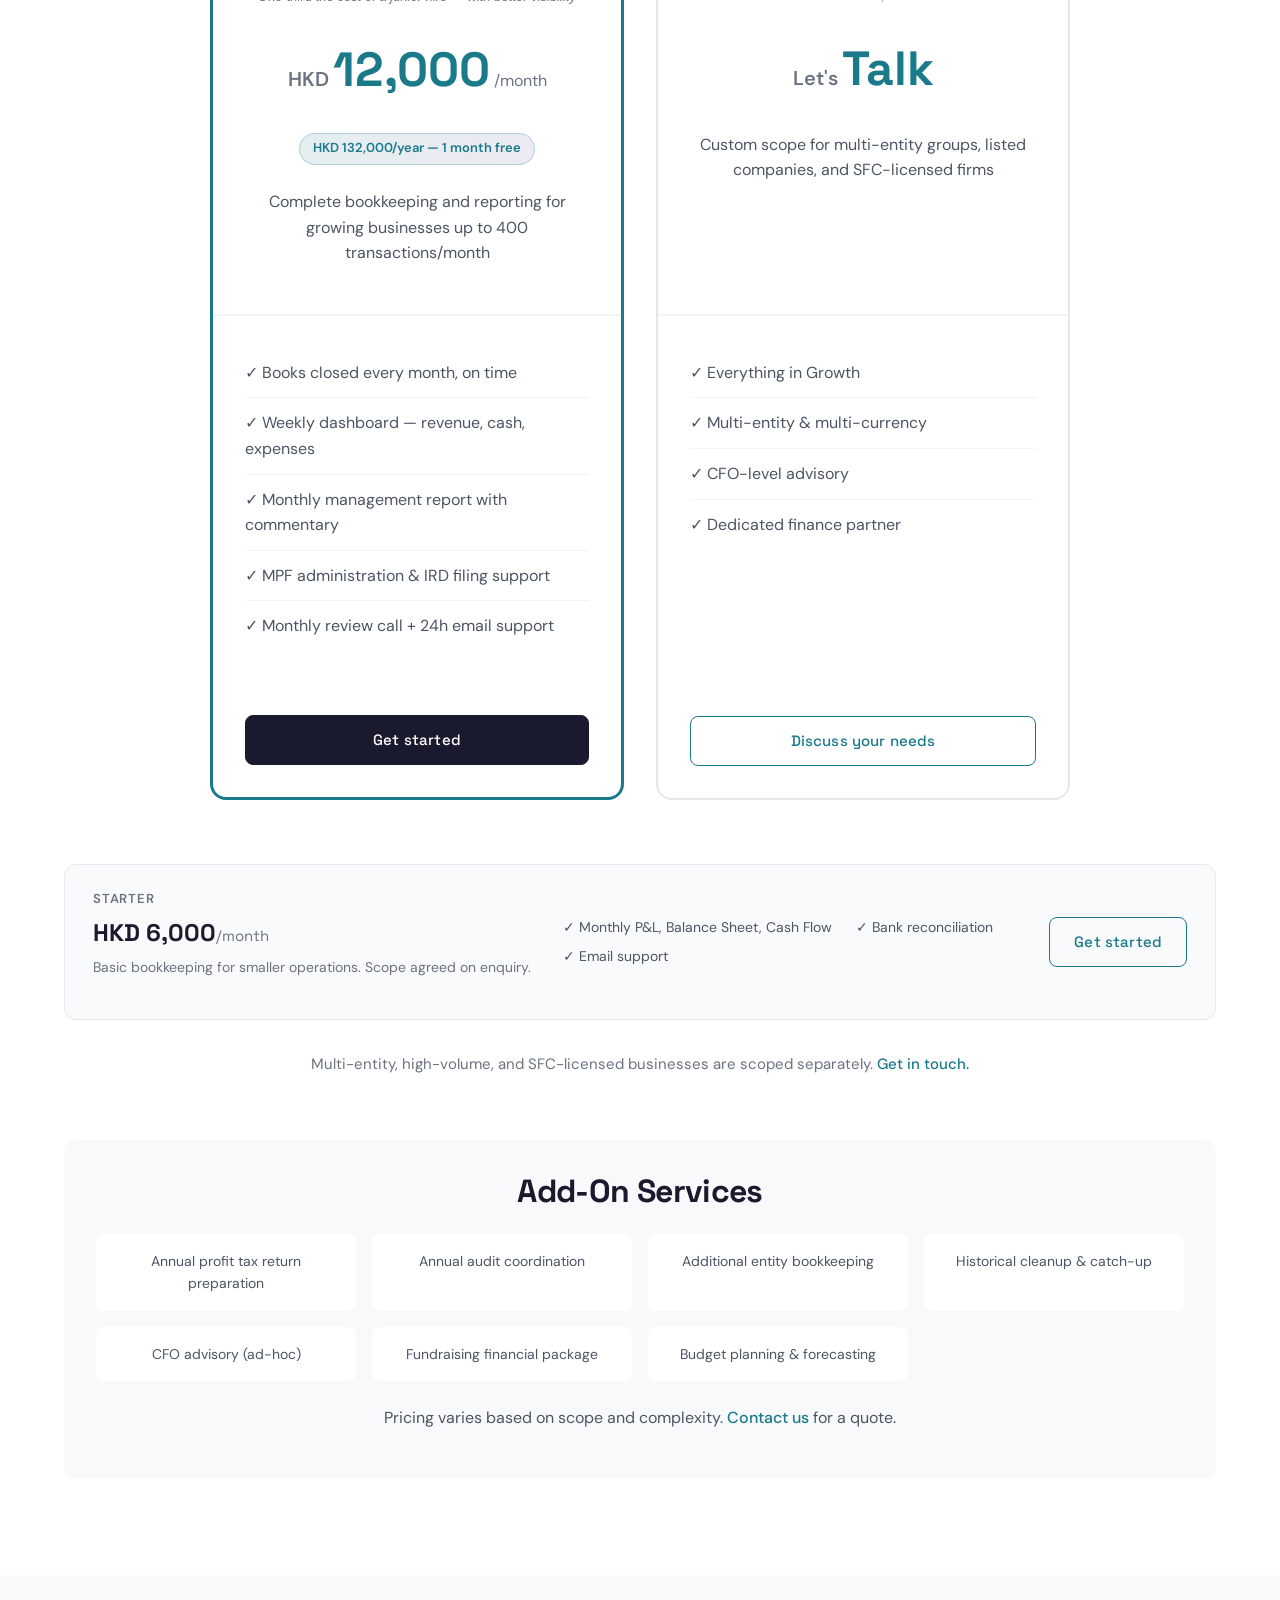
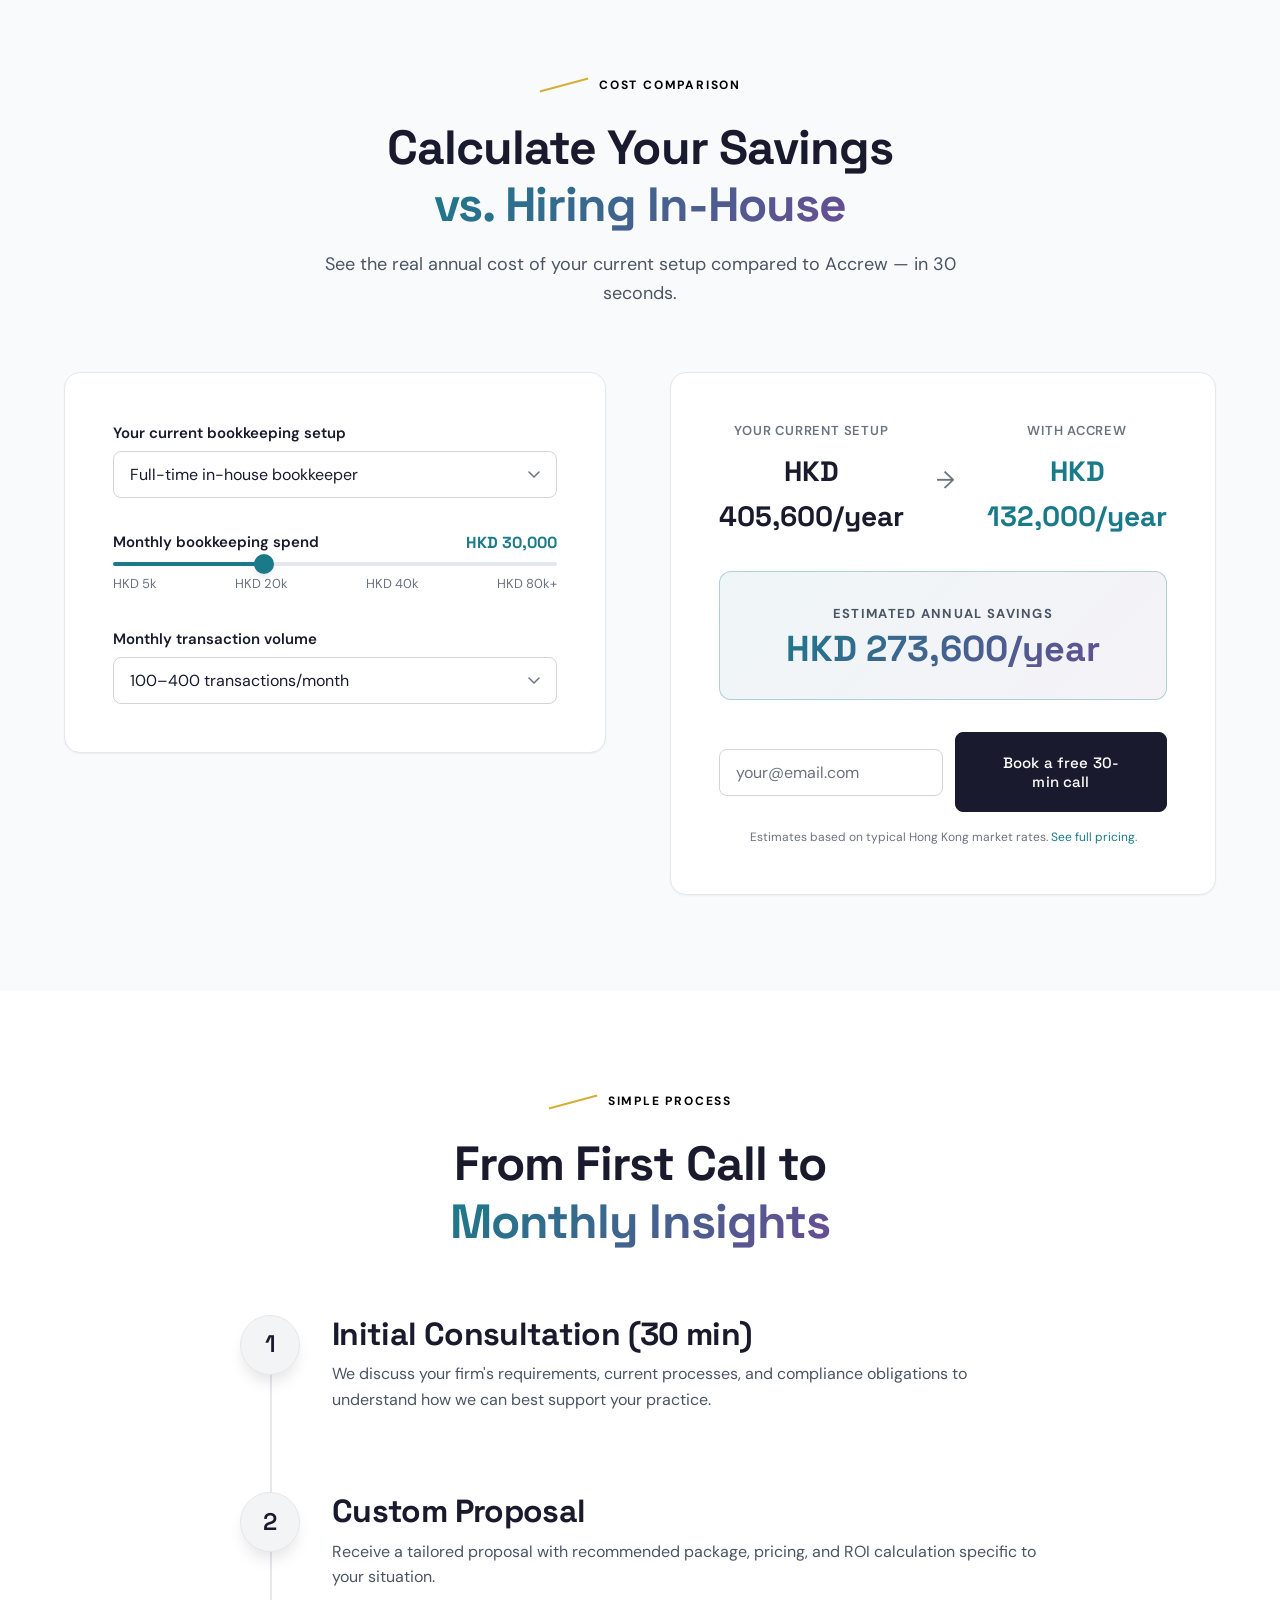
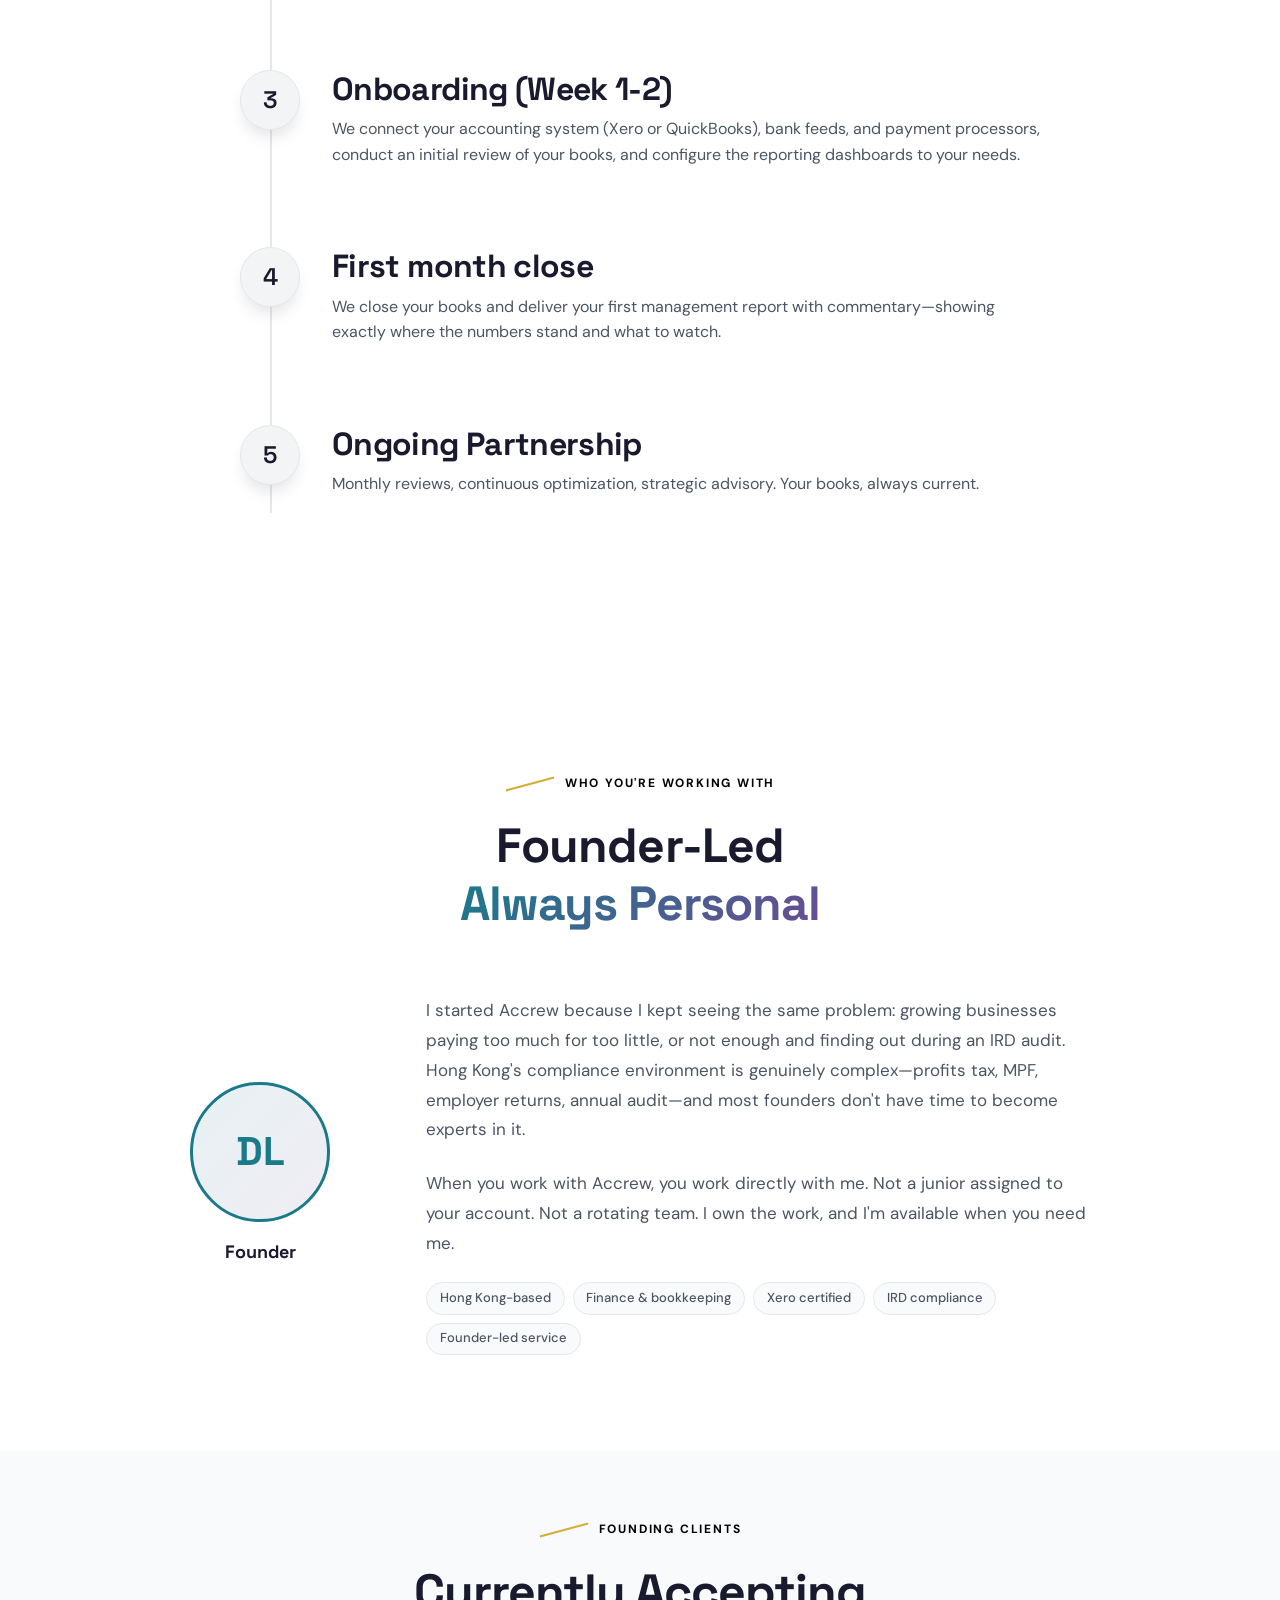
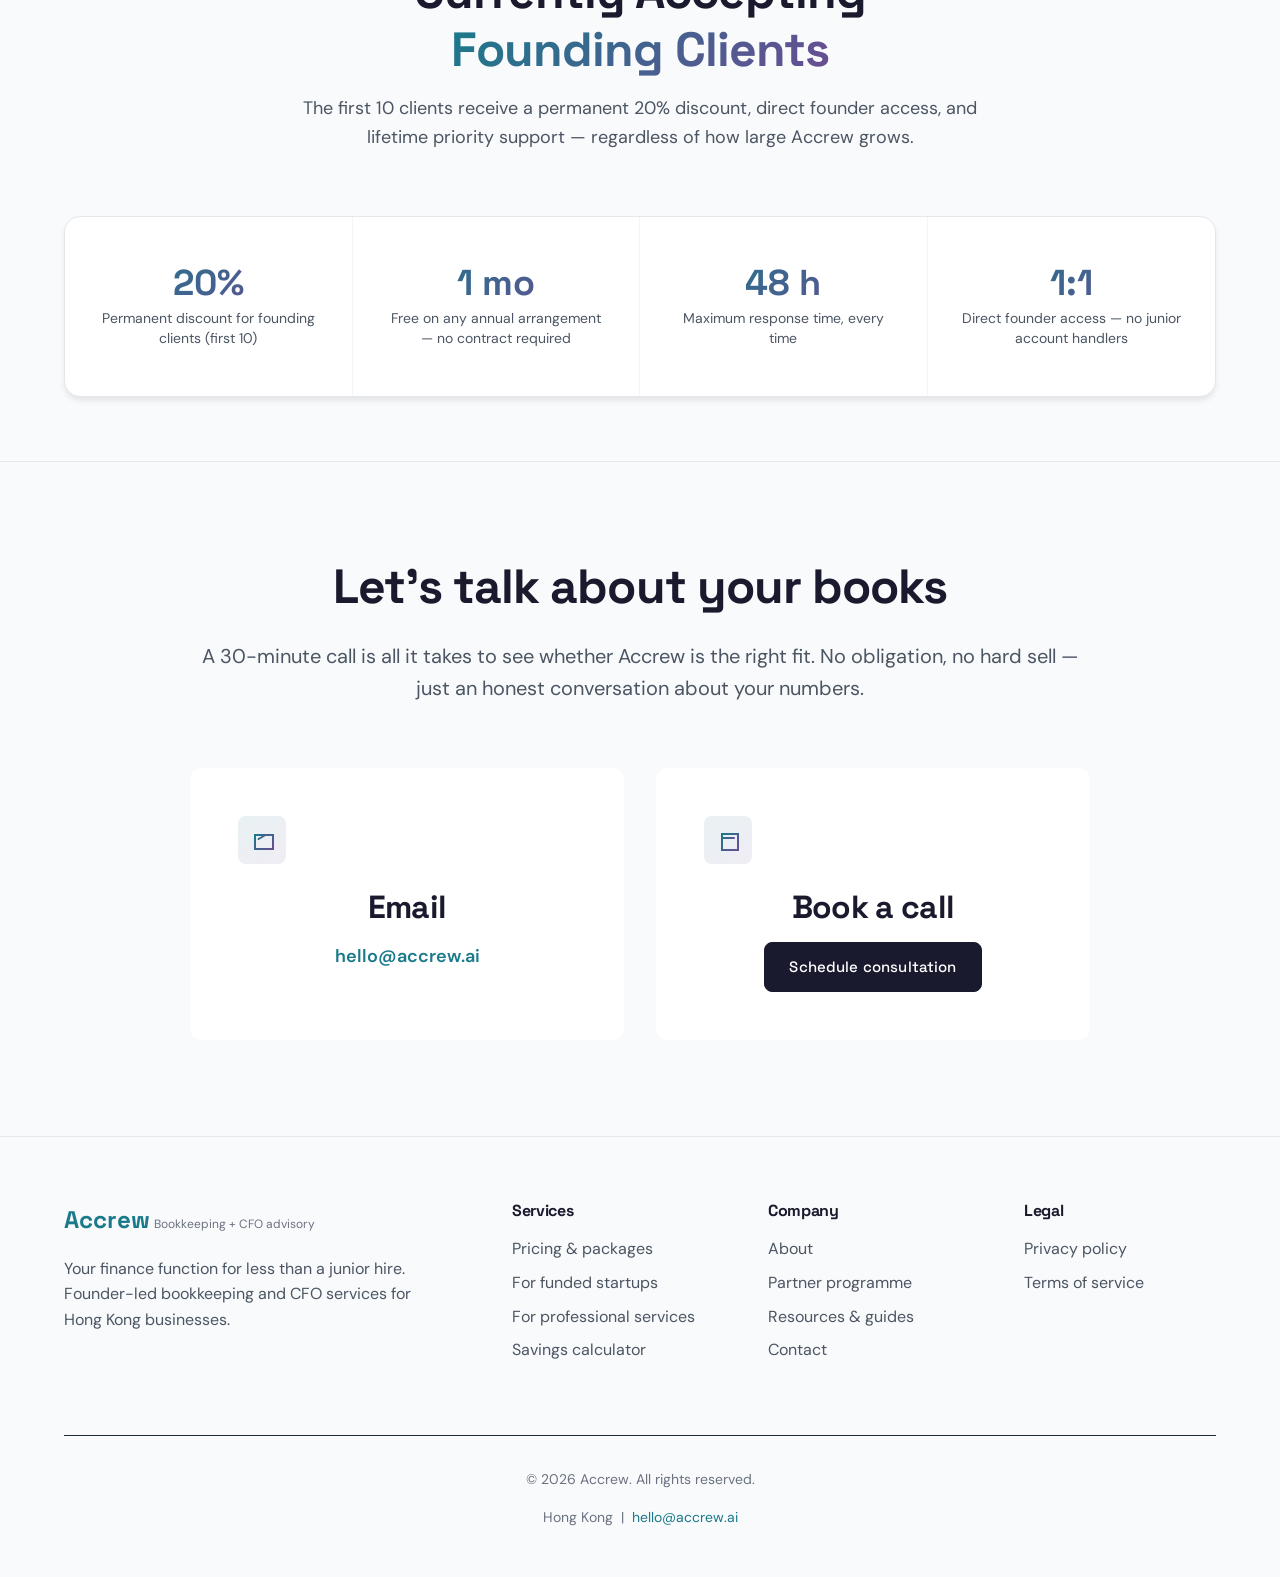
==== commit c34dc1ab: "Remove WhatsApp contact until business number is set up Co-Authored-By: Claude Sonnet 4.6 <noreply@a" ====
--- a/index.html
+++ b/index.html
@@ -590,11 +590,6 @@
                         <a href="mailto:hello@accrew.ai" class="contact-link">hello@accrew.ai</a>
                     </div>
                     <div class="contact-card">
-                        <div class="icon-minimal icon-message"></div>
-                        <h3>WhatsApp</h3>
-                        <a href="https://wa.me/85266517310" class="contact-link">+852 6651 7310</a>
-                    </div>
-                    <div class="contact-card">
                         <div class="icon-minimal icon-calendar"></div>
                         <h3>Book a call</h3>
                         <a href="https://calendly.com/hireaccrew/30min" target="_blank" class="btn btn-primary">Schedule consultation</a>
